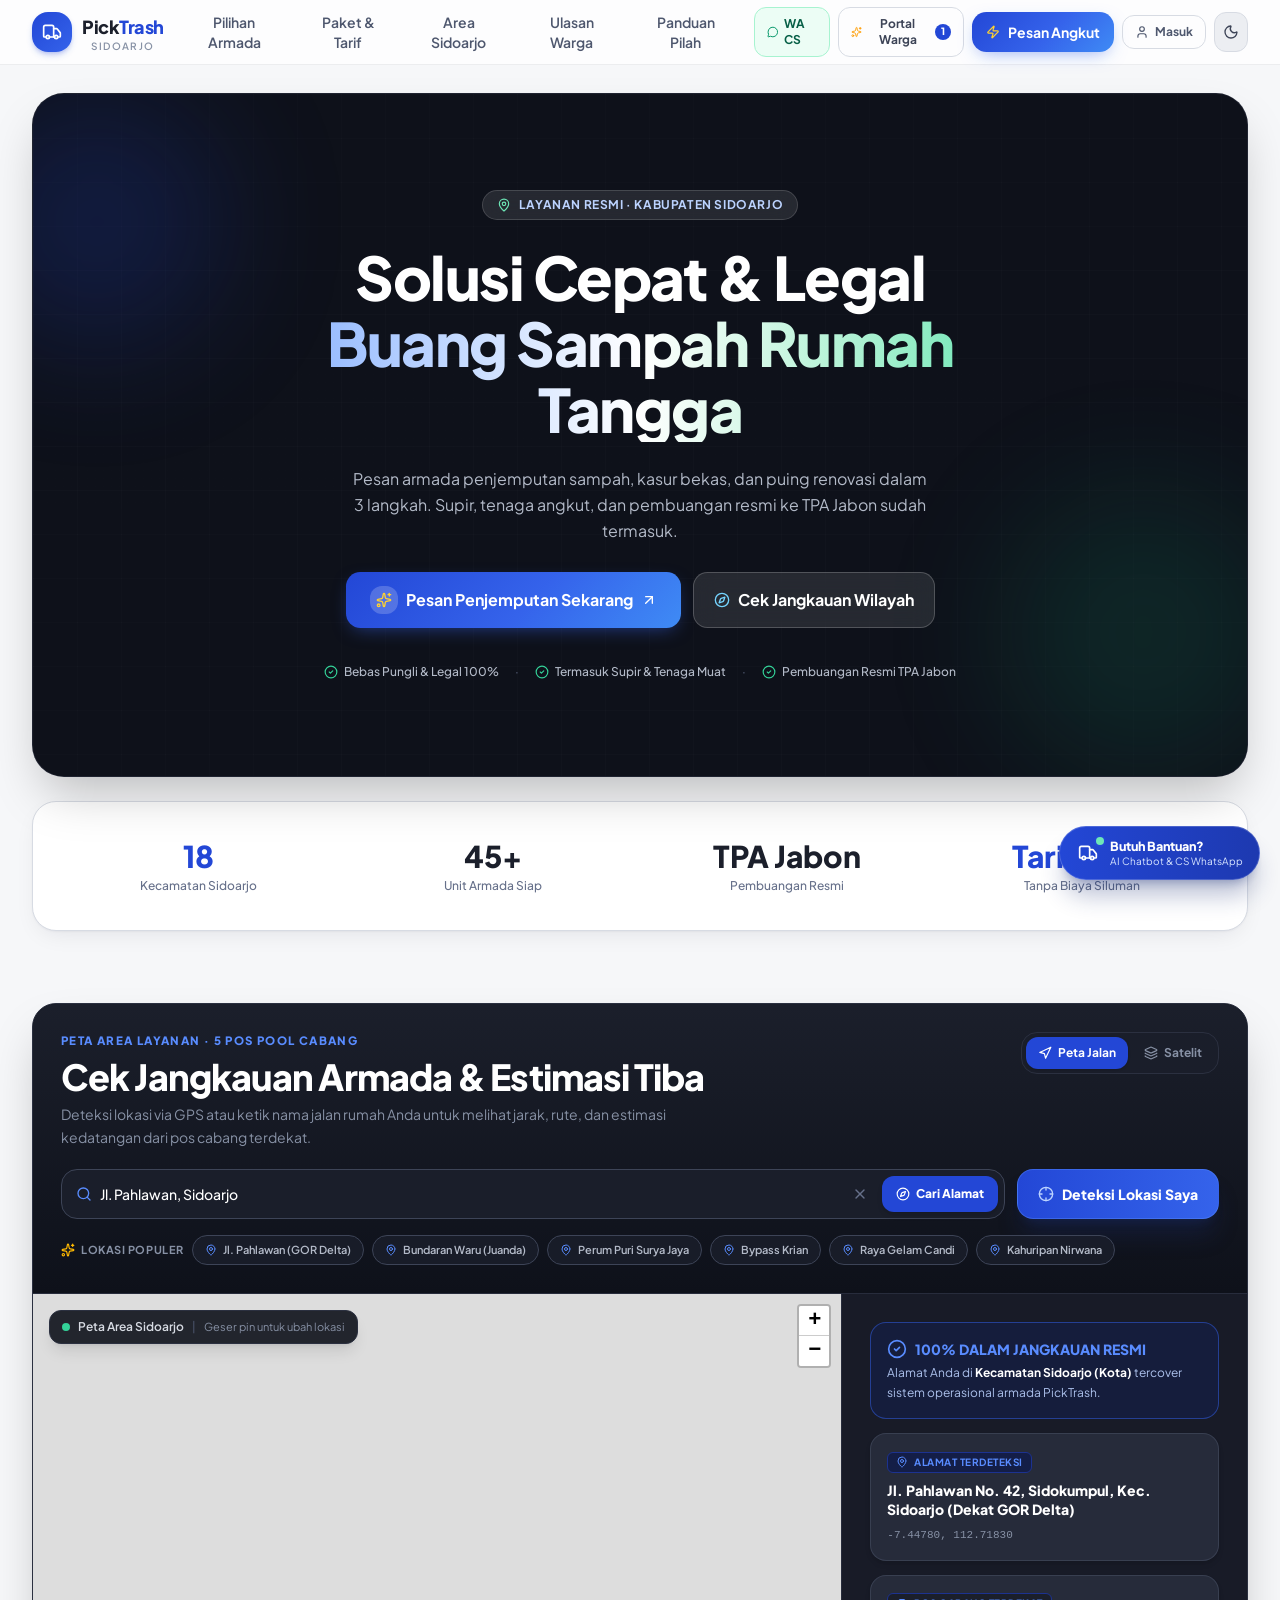
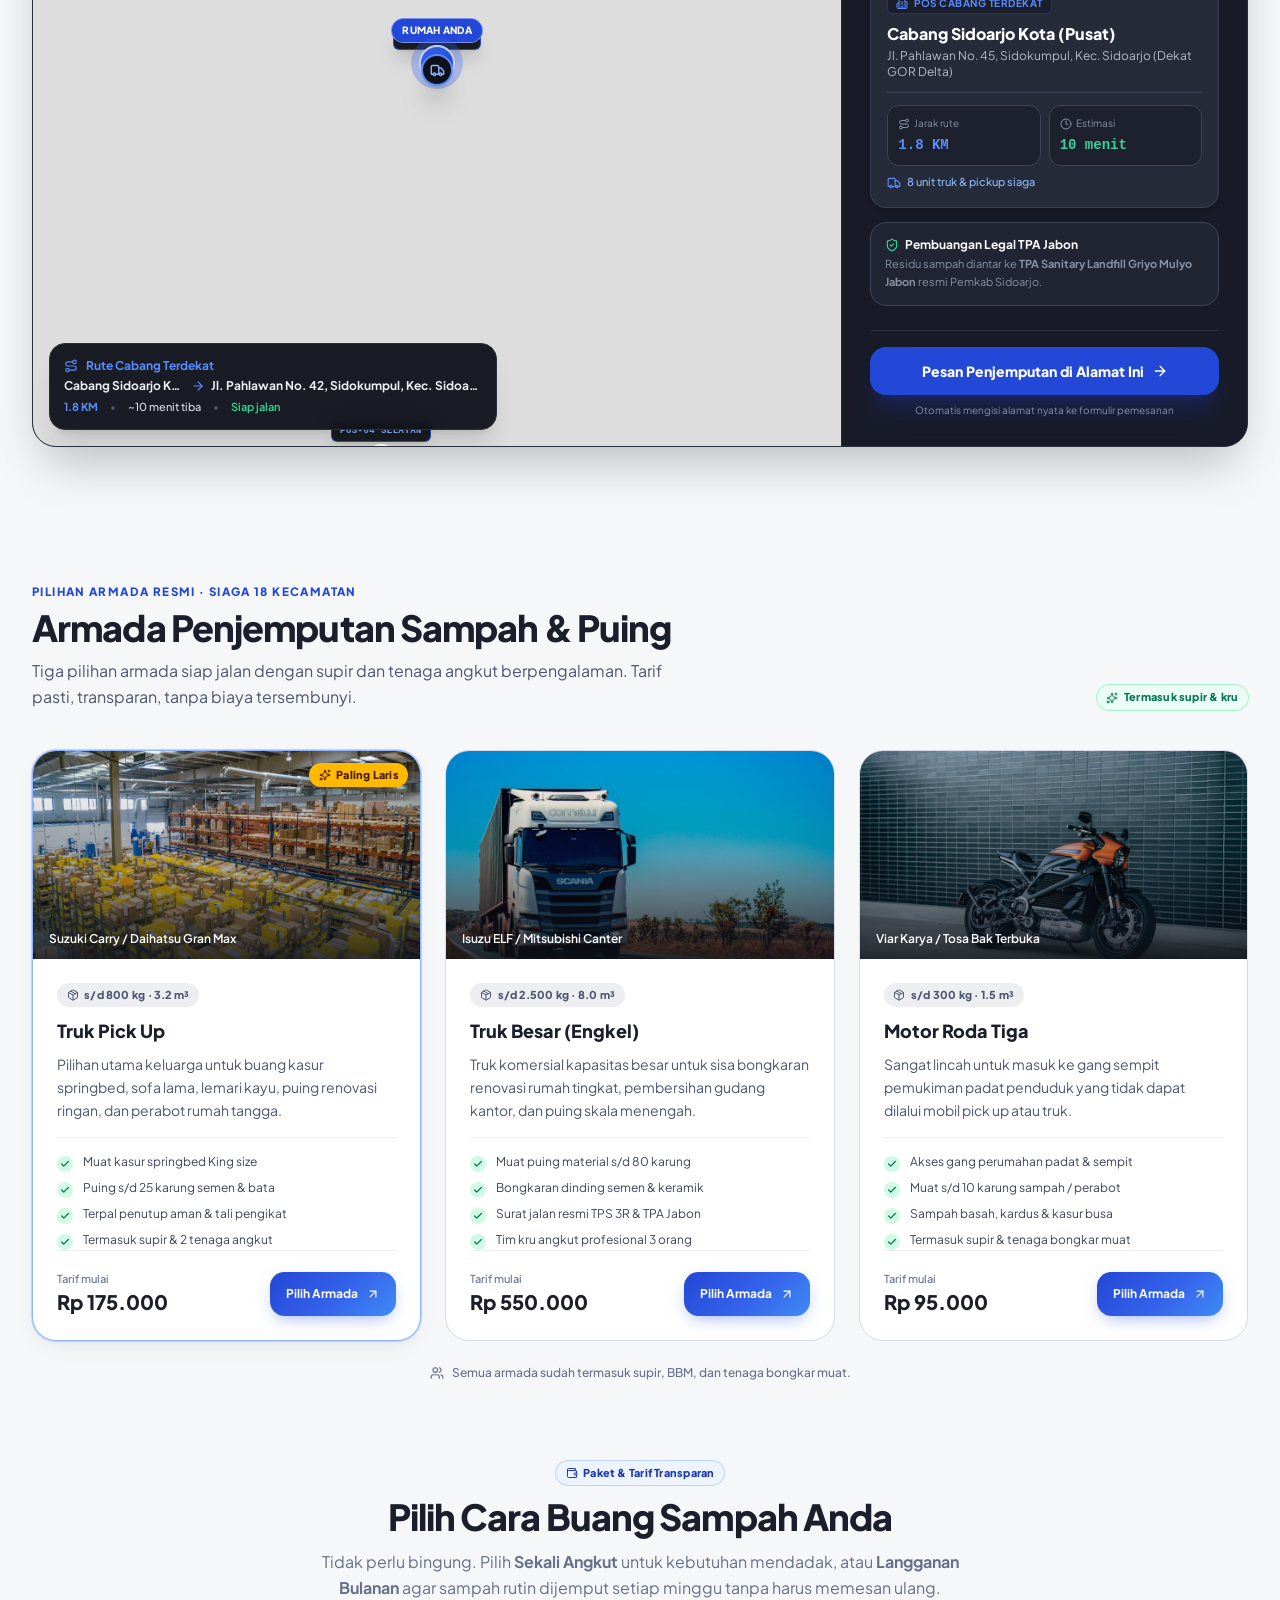
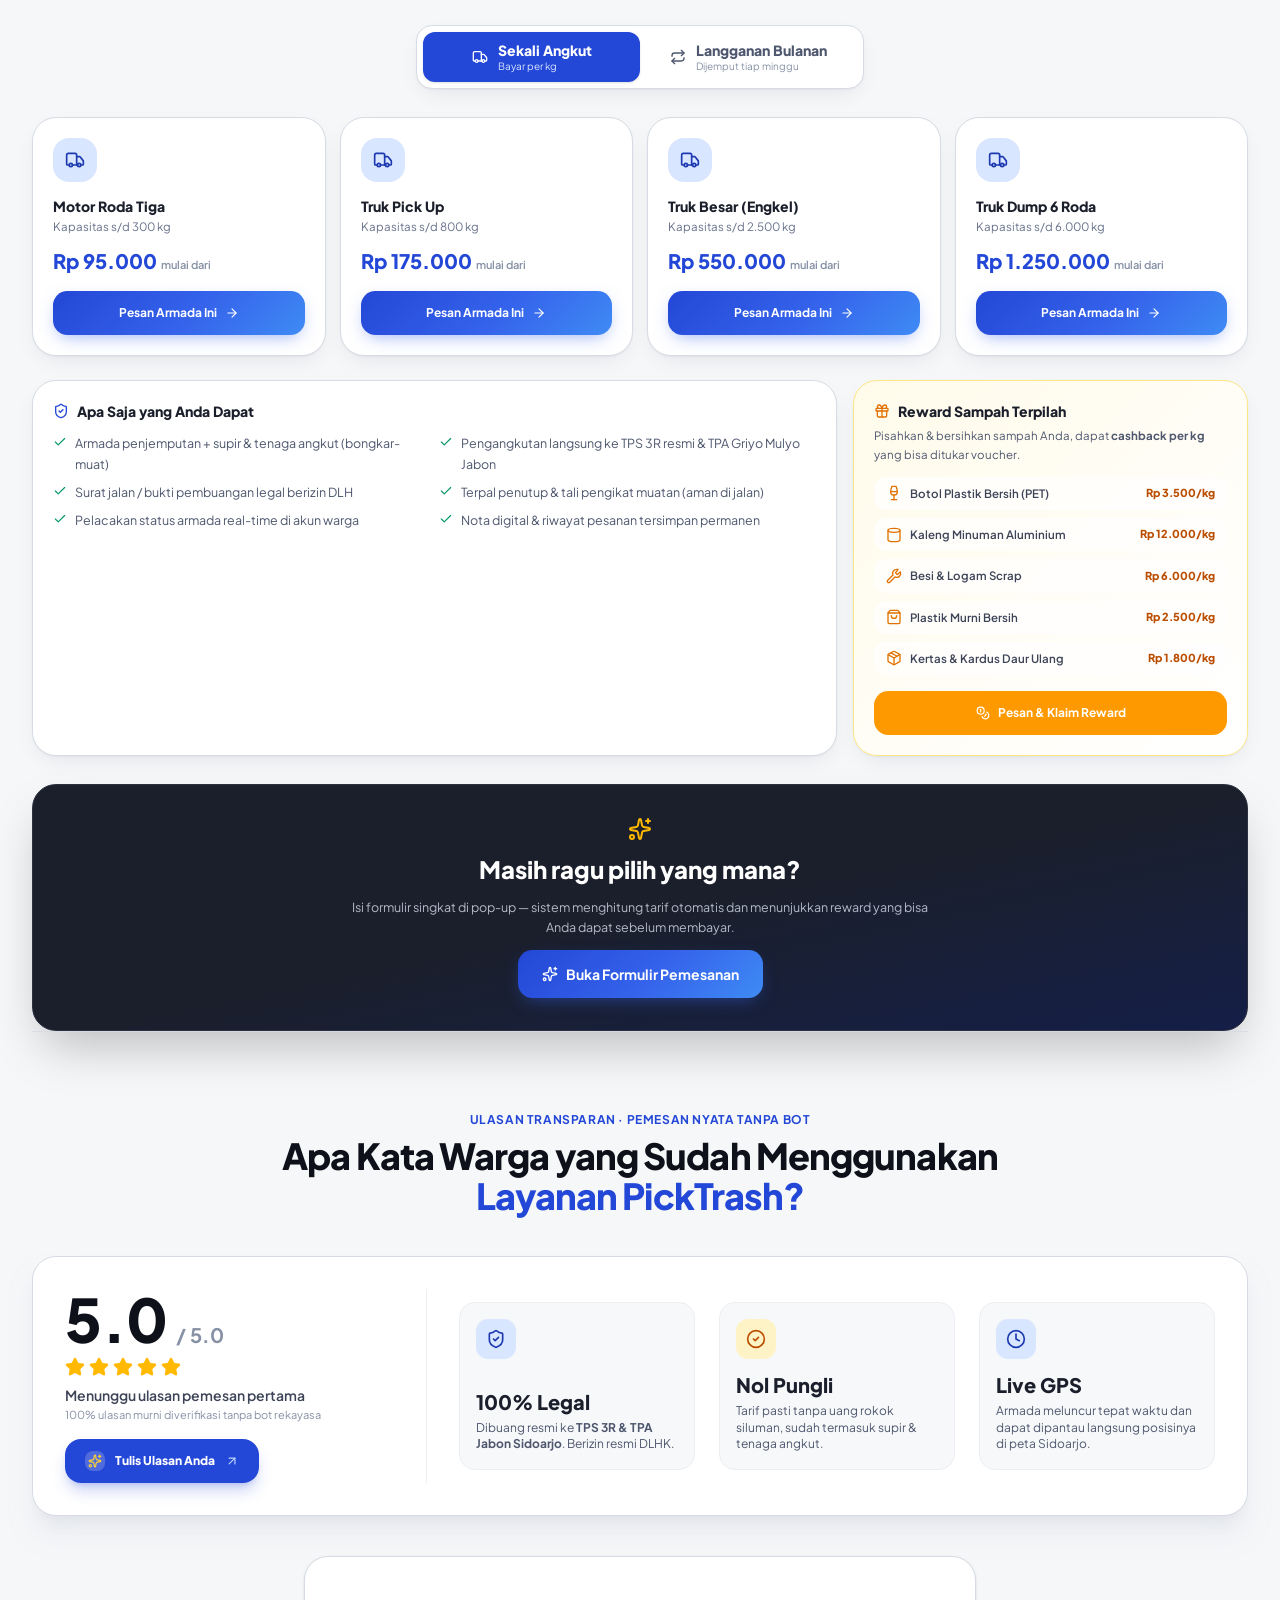
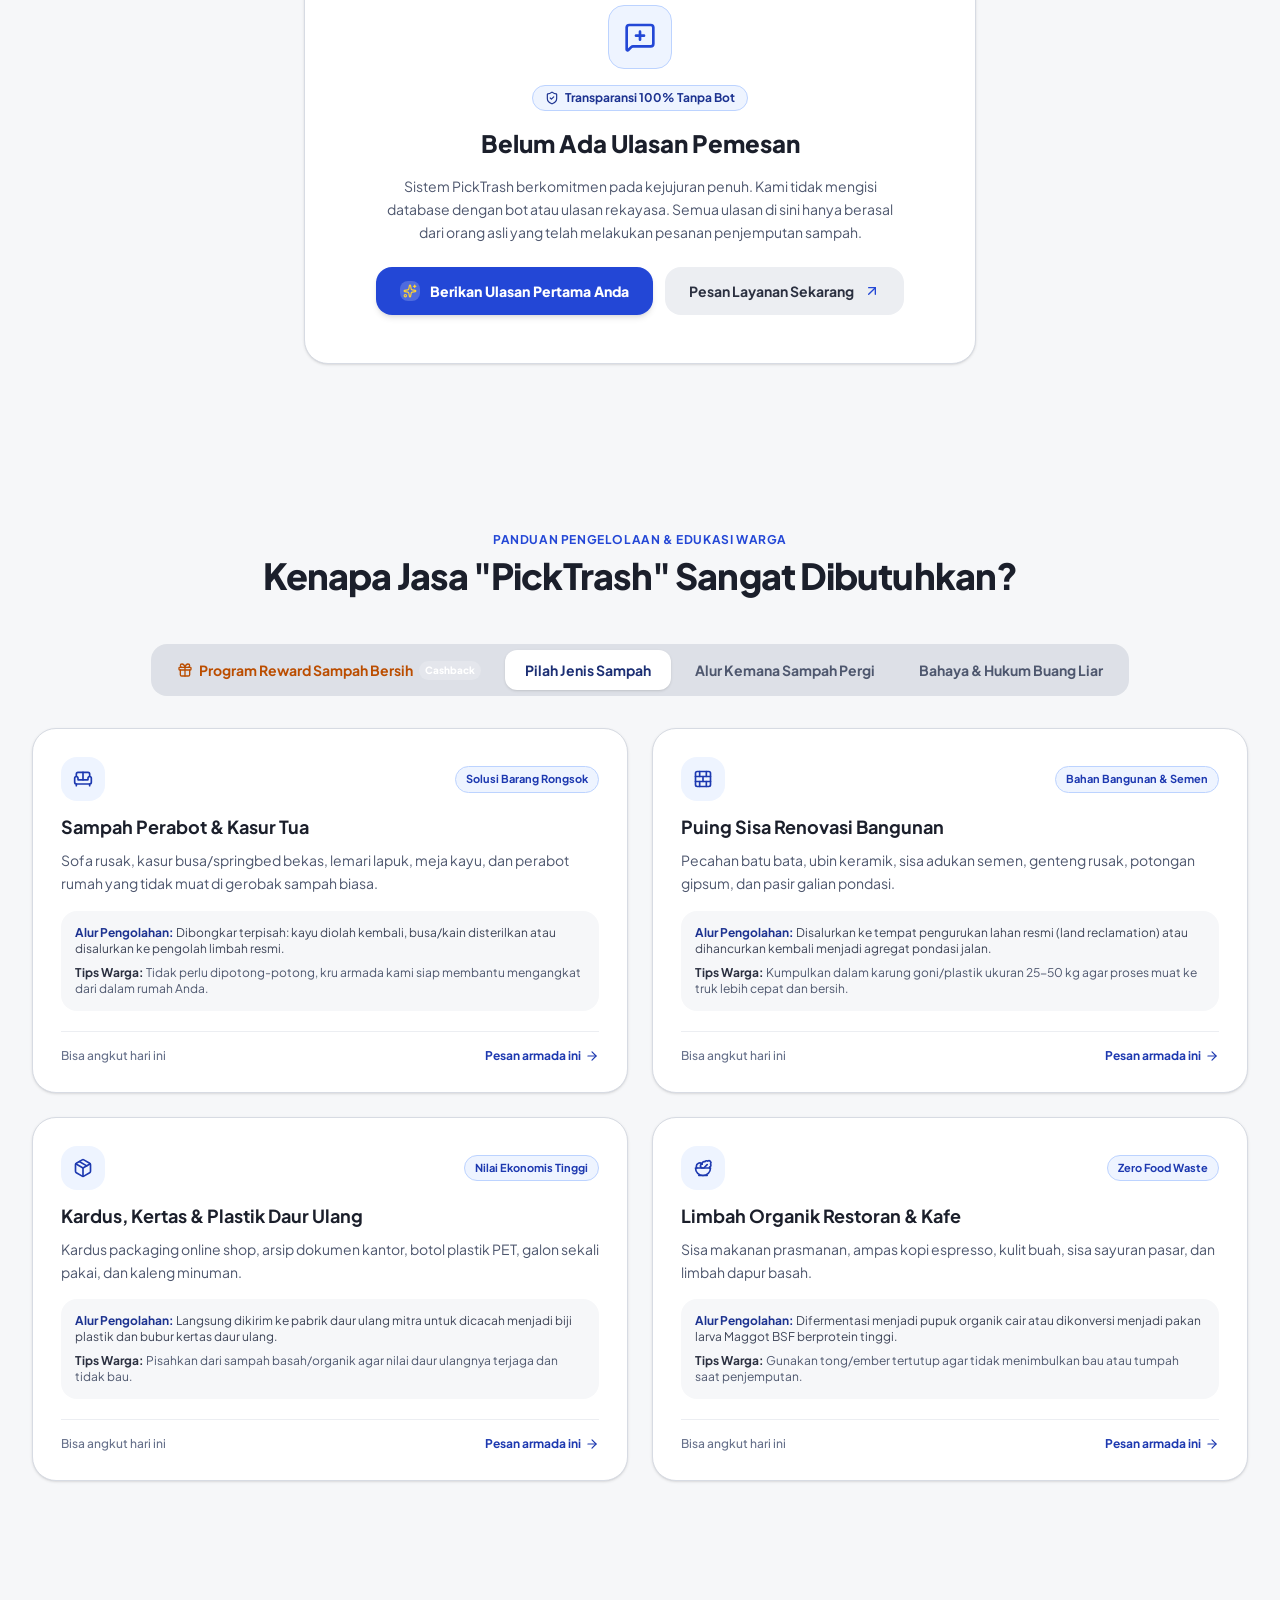
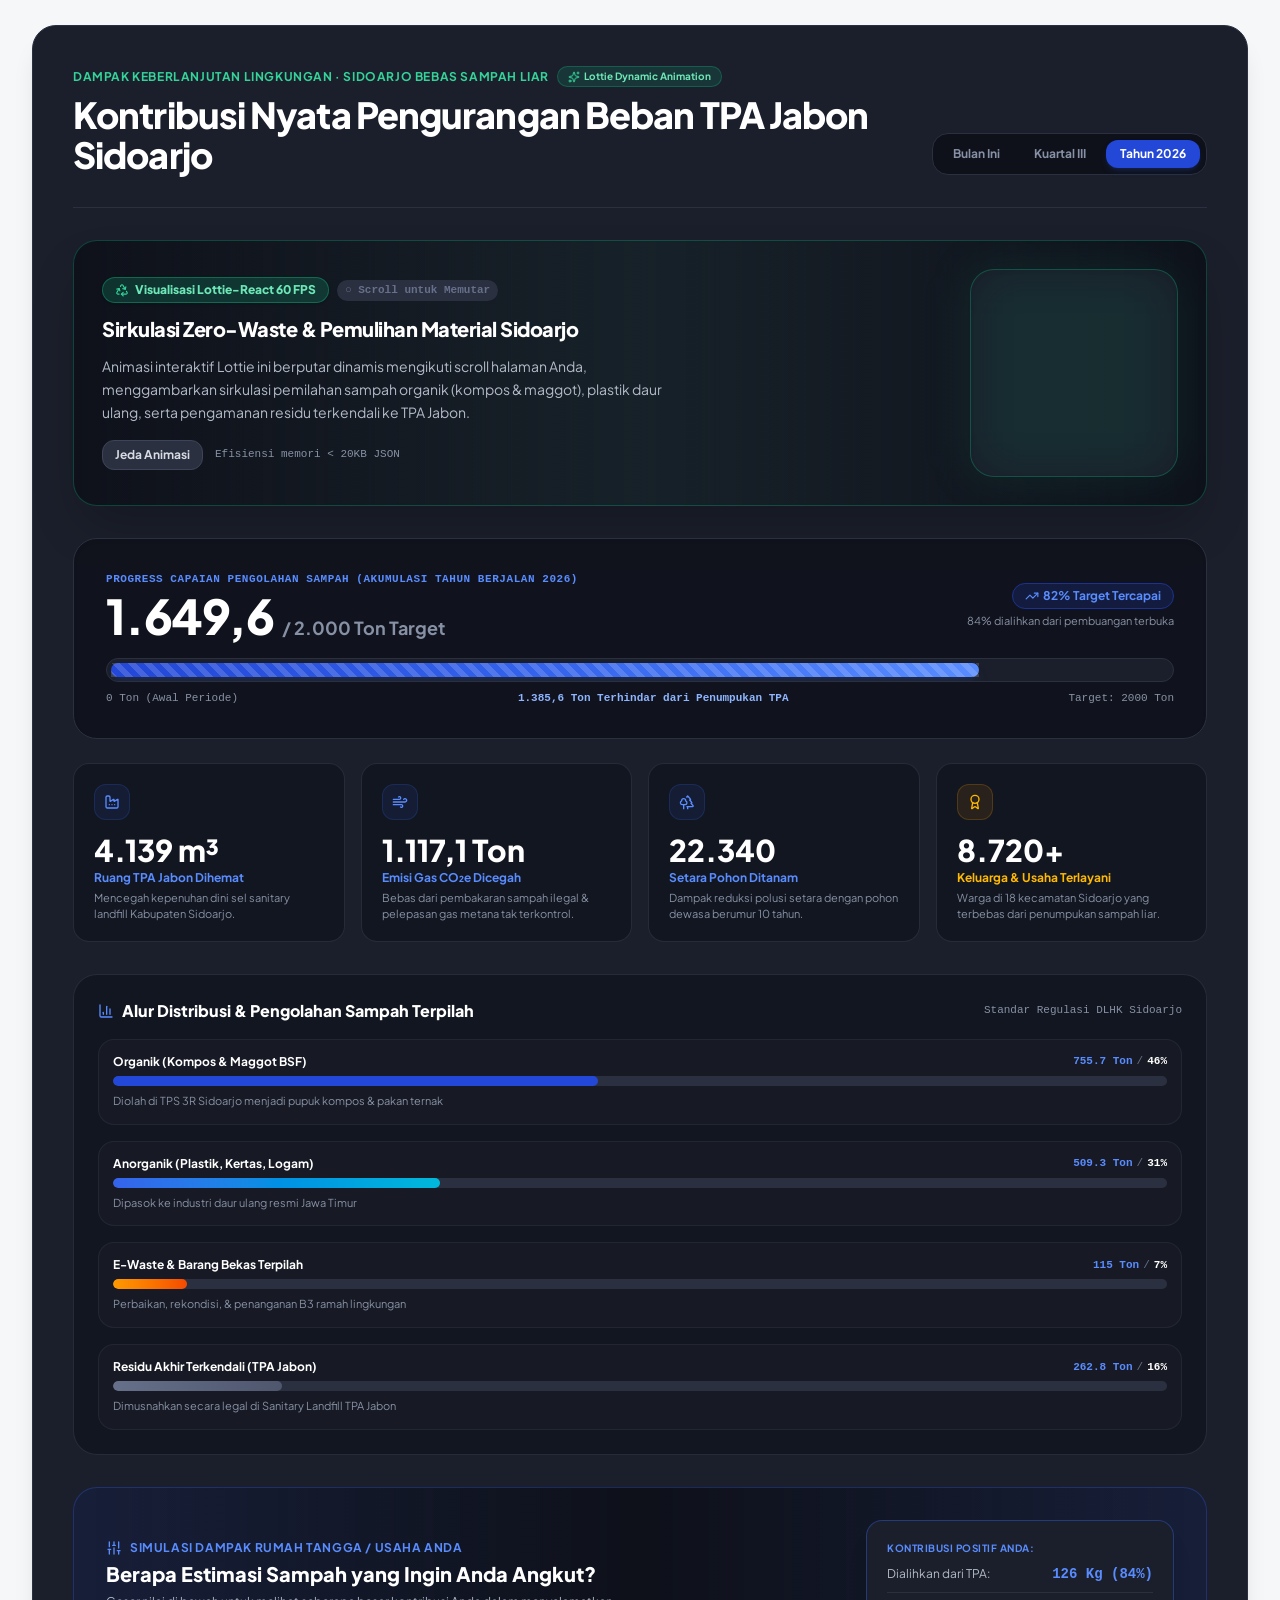
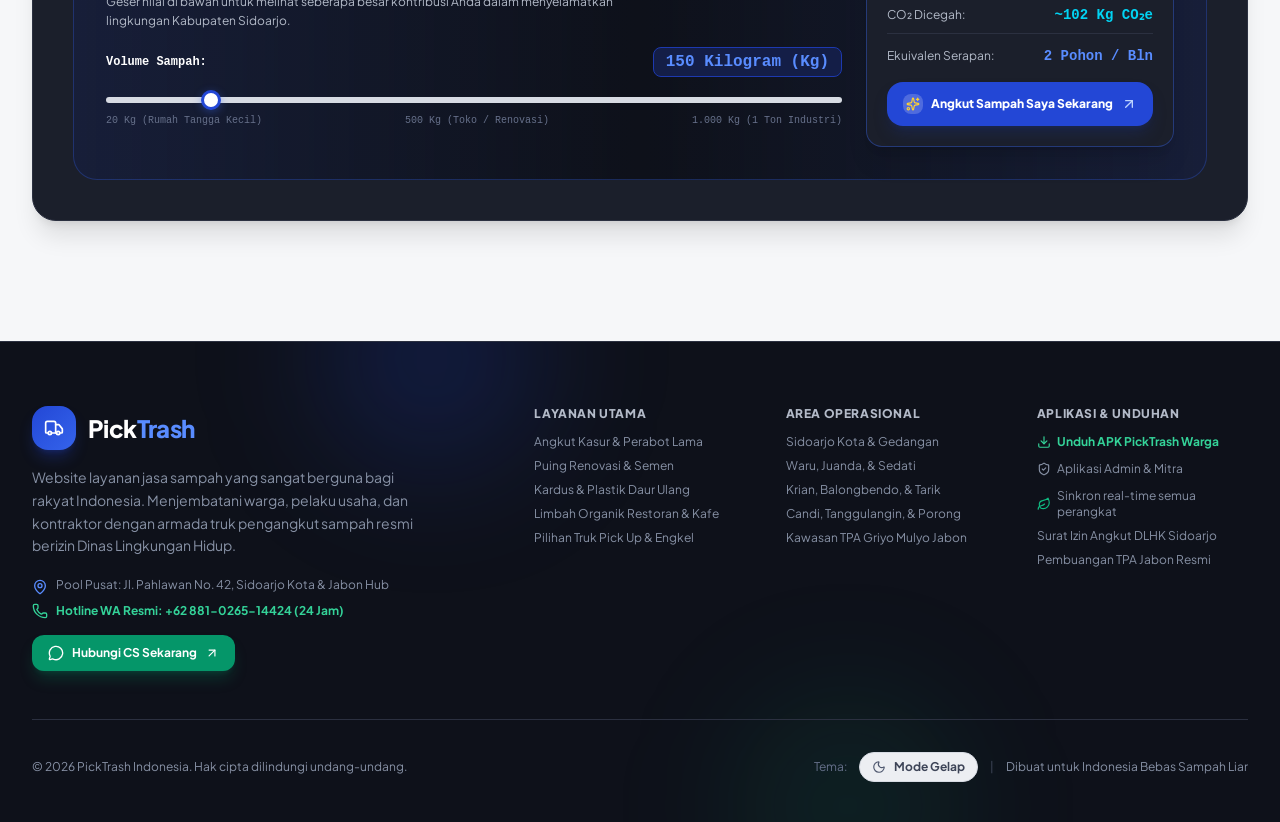
==== index.html @ 6d8822bc "feat(brand): PickTrash rebrand + visible logout + admin login blocked on website" ====
<!doctype html>
<html lang="id">
  <head>
    <meta charset="UTF-8" />
    <meta name="viewport" content="width=device-width, initial-scale=1.0, viewport-fit=cover" />
    <title>PickTrash - Jasa Angkut & Pengolahan Sampah Indonesia</title>
    <meta name="description" content="Website layanan jasa sampah super power full & legal bagi seluruh rakyat Indonesia. Penjemputan sampah rumah tangga, kasur bekas, puing renovasi, dan daur ulang secara profesional." />
    <meta property="og:title" content="PickTrash - Jasa Angkut & Pengolahan Sampah Indonesia" />
    <meta property="og:description" content="Website layanan jasa sampah super power full & legal bagi seluruh rakyat Indonesia. Penjemputan sampah rumah tangga, kasur bekas, puing renovasi, dan daur ulang secara profesional." />
    <meta property="og:type" content="website" />
    <meta name="twitter:card" content="summary_large_image" />

    <!-- ===== PWA ===== -->
    <meta name="theme-color" content="#2347d6" media="(prefers-color-scheme: light)" />
    <meta name="theme-color" content="#0e111a" media="(prefers-color-scheme: dark)" />
    <meta name="application-name" content="PickTrash" />
    <meta name="apple-mobile-web-app-capable" content="yes" />
    <meta name="mobile-web-app-capable" content="yes" />
    <meta name="apple-mobile-web-app-status-bar-style" content="black-translucent" />
    <meta name="apple-mobile-web-app-title" content="PickTrash" />
    <meta name="format-detection" content="telephone=no" />
    <link rel="manifest" href="/manifest.webmanifest" />
    <link rel="icon" type="image/png" sizes="32x32" href="/icons/favicon-32.png" />
    <link rel="icon" type="image/png" sizes="48x48" href="/icons/favicon-48.png" />
    <link rel="icon" href="/icons/favicon.ico" sizes="any" />
    <link rel="apple-touch-icon" href="/icons/apple-touch-icon.png" />

    <!--
      Font dimuat secara ASINKRON (media="print" + onload) supaya tidak
      memblokir render. Penting untuk aplikasi Android offline-first:
      tanpa internet, halaman tetap tampil langsung dengan font sistem.
    -->
    <link rel="preconnect" href="https://fonts.googleapis.com">
    <link rel="preconnect" href="https://fonts.gstatic.com" crossorigin>
    <link
      rel="stylesheet"
      media="print"
      onload="this.media='all'"
      href="https://fonts.googleapis.com/css2?family=Plus+Jakarta+Sans:ital,wght@0,300;0,400;0,500;0,600;0,700;0,800;1,400&display=swap">
    <noscript>
      <link rel="stylesheet" href="https://fonts.googleapis.com/css2?family=Plus+Jakarta+Sans:wght@400;600;700;800&display=swap">
    </noscript>
    <script>
      (function() {
        try {
          var saved = localStorage.getItem('angkut_aja_theme');
          var isDark = saved === 'dark' || (!saved && window.matchMedia && window.matchMedia('(prefers-color-scheme: dark)').matches);
          if (isDark) {
            document.documentElement.classList.add('dark');
            document.documentElement.style.colorScheme = 'dark';
          } else {
            document.documentElement.classList.remove('dark');
            document.documentElement.style.colorScheme = 'light';
          }
        } catch (e) {}
      })();
    </script>
    <script type="module" crossorigin src="/assets/index-DxFdNZ5v.js"></script>
    <link rel="stylesheet" crossorigin href="/assets/index-C4NVi4ND.css">
  </head>
  <body class="bg-ink-50 text-ink-900 dark:bg-ink-950 dark:text-ink-100 antialiased selection:bg-brand-200 selection:text-brand-950 font-sans transition-colors duration-200">
    <div id="root"></div>
  </body>
</html>
---- assets/index-C4NVi4ND.css ----
.leaflet-pane,.leaflet-tile,.leaflet-marker-icon,.leaflet-marker-shadow,.leaflet-tile-container,.leaflet-pane>svg,.leaflet-pane>canvas,.leaflet-zoom-box,.leaflet-image-layer,.leaflet-layer{position:absolute;top:0;left:0}.leaflet-container{overflow:hidden}.leaflet-tile,.leaflet-marker-icon,.leaflet-marker-shadow{-webkit-user-select:none;user-select:none;-webkit-user-drag:none}.leaflet-tile::selection{background:0 0}.leaflet-safari .leaflet-tile{image-rendering:-webkit-optimize-contrast}.leaflet-safari .leaflet-tile-container{-webkit-transform-origin:0 0;width:1600px;height:1600px}.leaflet-marker-icon,.leaflet-marker-shadow{display:block}.leaflet-container .leaflet-overlay-pane svg{max-width:none!important;max-height:none!important}.leaflet-container .leaflet-marker-pane img,.leaflet-container .leaflet-shadow-pane img,.leaflet-container .leaflet-tile-pane img,.leaflet-container img.leaflet-image-layer,.leaflet-container .leaflet-tile{width:auto;padding:0;max-width:none!important;max-height:none!important}.leaflet-container img.leaflet-tile{mix-blend-mode:plus-lighter}.leaflet-container.leaflet-touch-zoom{-ms-touch-action:pan-x pan-y;touch-action:pan-x pan-y}.leaflet-container.leaflet-touch-drag{-ms-touch-action:pinch-zoom;touch-action:none;touch-action:pinch-zoom}.leaflet-container.leaflet-touch-drag.leaflet-touch-zoom{-ms-touch-action:none;touch-action:none}.leaflet-container{-webkit-tap-highlight-color:transparent}.leaflet-container a{-webkit-tap-highlight-color:#33b5e566}.leaflet-tile{filter:inherit;visibility:hidden}.leaflet-tile-loaded{visibility:inherit}.leaflet-zoom-box{box-sizing:border-box;z-index:800;width:0;height:0}.leaflet-overlay-pane svg{-moz-user-select:none}.leaflet-pane{z-index:400}.leaflet-tile-pane{z-index:200}.leaflet-overlay-pane{z-index:400}.leaflet-shadow-pane{z-index:500}.leaflet-marker-pane{z-index:600}.leaflet-tooltip-pane{z-index:650}.leaflet-popup-pane{z-index:700}.leaflet-map-pane canvas{z-index:100}.leaflet-map-pane svg{z-index:200}.leaflet-vml-shape{width:1px;height:1px}.lvml{behavior:url(#default#VML);display:inline-block;position:absolute}.leaflet-control{z-index:800;pointer-events:visiblePainted;pointer-events:auto;position:relative}.leaflet-top,.leaflet-bottom{z-index:1000;pointer-events:none;position:absolute}.leaflet-top{top:0}.leaflet-right{right:0}.leaflet-bottom{bottom:0}.leaflet-left{left:0}.leaflet-control{float:left;clear:both}.leaflet-right .leaflet-control{float:right}.leaflet-top .leaflet-control{margin-top:10px}.leaflet-bottom .leaflet-control{margin-bottom:10px}.leaflet-left .leaflet-control{margin-left:10px}.leaflet-right .leaflet-control{margin-right:10px}.leaflet-fade-anim .leaflet-popup{opacity:0;transition:opacity .2s linear}.leaflet-fade-anim .leaflet-map-pane .leaflet-popup{opacity:1}.leaflet-zoom-animated{transform-origin:0 0}svg.leaflet-zoom-animated{will-change:transform}.leaflet-zoom-anim .leaflet-zoom-animated{-webkit-transition:-webkit-transform .25s cubic-bezier(0,0,.25,1);-moz-transition:-moz-transform .25s cubic-bezier(0,0,.25,1);transition:transform .25s cubic-bezier(0,0,.25,1)}.leaflet-zoom-anim .leaflet-tile,.leaflet-pan-anim .leaflet-tile{transition:none}.leaflet-zoom-anim .leaflet-zoom-hide{visibility:hidden}.leaflet-interactive{cursor:pointer}.leaflet-grab{cursor:-webkit-grab;cursor:-moz-grab;cursor:grab}.leaflet-crosshair,.leaflet-crosshair .leaflet-interactive{cursor:crosshair}.leaflet-popup-pane,.leaflet-control{cursor:auto}.leaflet-dragging .leaflet-grab,.leaflet-dragging .leaflet-grab .leaflet-interactive,.leaflet-dragging .leaflet-marker-draggable{cursor:move;cursor:-webkit-grabbing;cursor:-moz-grabbing;cursor:grabbing}.leaflet-marker-icon,.leaflet-marker-shadow,.leaflet-image-layer,.leaflet-pane>svg path,.leaflet-tile-container{pointer-events:none}.leaflet-marker-icon.leaflet-interactive,.leaflet-image-layer.leaflet-interactive,.leaflet-pane>svg path.leaflet-interactive,svg.leaflet-image-layer.leaflet-interactive path{pointer-events:visiblePainted;pointer-events:auto}.leaflet-container{outline-offset:1px;background:#ddd}.leaflet-container a{color:#0078a8}.leaflet-zoom-box{background:#ffffff80;border:2px dotted #38f}.leaflet-container{font-family:Helvetica Neue,Arial,Helvetica,sans-serif;font-size:.75rem;line-height:1.5}.leaflet-bar{border-radius:4px;box-shadow:0 1px 5px #000000a6}.leaflet-bar a{text-align:center;color:#000;background-color:#fff;border-bottom:1px solid #ccc;width:26px;height:26px;line-height:26px;text-decoration:none;display:block}.leaflet-bar a,.leaflet-control-layers-toggle{background-position:50%;background-repeat:no-repeat;display:block}.leaflet-bar a:hover,.leaflet-bar a:focus{background-color:#f4f4f4}.leaflet-bar a:first-child{border-top-left-radius:4px;border-top-right-radius:4px}.leaflet-bar a:last-child{border-bottom:none;border-bottom-right-radius:4px;border-bottom-left-radius:4px}.leaflet-bar a.leaflet-disabled{cursor:default;color:#bbb;background-color:#f4f4f4}.leaflet-touch .leaflet-bar a{width:30px;height:30px;line-height:30px}.leaflet-touch .leaflet-bar a:first-child{border-top-left-radius:2px;border-top-right-radius:2px}.leaflet-touch .leaflet-bar a:last-child{border-bottom-right-radius:2px;border-bottom-left-radius:2px}.leaflet-control-zoom-in,.leaflet-control-zoom-out{text-indent:1px;font:700 18px Lucida Console,Monaco,monospace}.leaflet-touch .leaflet-control-zoom-in,.leaflet-touch .leaflet-control-zoom-out{font-size:22px}.leaflet-control-layers{background:#fff;border-radius:5px;box-shadow:0 1px 5px #0006}.leaflet-control-layers-toggle{background-image:url([data-uri]);width:36px;height:36px}.leaflet-retina .leaflet-control-layers-toggle{background-image:url([data-uri]);background-size:26px 26px}.leaflet-touch .leaflet-control-layers-toggle{width:44px;height:44px}.leaflet-control-layers .leaflet-control-layers-list,.leaflet-control-layers-expanded .leaflet-control-layers-toggle{display:none}.leaflet-control-layers-expanded .leaflet-control-layers-list{display:block;position:relative}.leaflet-control-layers-expanded{color:#333;background:#fff;padding:6px 10px 6px 6px}.leaflet-control-layers-scrollbar{padding-right:5px;overflow:hidden scroll}.leaflet-control-layers-selector{margin-top:2px;position:relative;top:1px}.leaflet-control-layers label{font-size:1.08333em;display:block}.leaflet-control-layers-separator{border-top:1px solid #ddd;height:0;margin:5px -10px 5px -6px}.leaflet-default-icon-path{background-image:url([data-uri])}.leaflet-container .leaflet-control-attribution{background:#fffc;margin:0}.leaflet-control-attribution,.leaflet-control-scale-line{color:#333;padding:0 5px;line-height:1.4}.leaflet-control-attribution a{text-decoration:none}.leaflet-control-attribution a:hover,.leaflet-control-attribution a:focus{text-decoration:underline}.leaflet-attribution-flag{width:1em;height:.6669em;vertical-align:baseline!important;display:inline!important}.leaflet-left .leaflet-control-scale{margin-left:5px}.leaflet-bottom .leaflet-control-scale{margin-bottom:5px}.leaflet-control-scale-line{white-space:nowrap;box-sizing:border-box;text-shadow:1px 1px #fff;background:#fffc;border:2px solid #777;border-top:none;padding:2px 5px 1px;line-height:1.1}.leaflet-control-scale-line:not(:first-child){border-top:2px solid #777;border-bottom:none;margin-top:-2px}.leaflet-control-scale-line:not(:first-child):not(:last-child){border-bottom:2px solid #777}.leaflet-touch .leaflet-control-attribution,.leaflet-touch .leaflet-control-layers,.leaflet-touch .leaflet-bar{box-shadow:none}.leaflet-touch .leaflet-control-layers,.leaflet-touch .leaflet-bar{background-clip:padding-box;border:2px solid #0003}.leaflet-popup{text-align:center;margin-bottom:20px;position:absolute}.leaflet-popup-content-wrapper{text-align:left;border-radius:12px;padding:1px}.leaflet-popup-content{min-height:1px;margin:13px 24px 13px 20px;font-size:1.08333em;line-height:1.3}.leaflet-popup-content p{margin:1.3em 0}.leaflet-popup-tip-container{pointer-events:none;width:40px;height:20px;margin-top:-1px;margin-left:-20px;position:absolute;left:50%;overflow:hidden}.leaflet-popup-tip{pointer-events:auto;width:17px;height:17px;margin:-10px auto 0;padding:1px;transform:rotate(45deg)}.leaflet-popup-content-wrapper,.leaflet-popup-tip{color:#333;background:#fff;box-shadow:0 3px 14px #0006}.leaflet-container a.leaflet-popup-close-button{text-align:center;color:#757575;background:0 0;border:none;width:24px;height:24px;font:16px/24px Tahoma,Verdana,sans-serif;text-decoration:none;position:absolute;top:0;right:0}.leaflet-container a.leaflet-popup-close-button:hover,.leaflet-container a.leaflet-popup-close-button:focus{color:#585858}.leaflet-popup-scrolled{overflow:auto}.leaflet-oldie .leaflet-popup-content-wrapper{-ms-zoom:1}.leaflet-oldie .leaflet-popup-tip{-ms-filter:"progid:DXImageTransform.Microsoft.Matrix(M11=0.70710678, M12=0.70710678, M21=-0.70710678, M22=0.70710678)";width:24px;filter:progid:DXImageTransform.Microsoft.Matrix(M11=.707107, M12=.707107, M21=-.707107, M22=.707107);margin:0 auto}.leaflet-oldie .leaflet-control-zoom,.leaflet-oldie .leaflet-control-layers,.leaflet-oldie .leaflet-popup-content-wrapper,.leaflet-oldie .leaflet-popup-tip{border:1px solid #999}.leaflet-div-icon{background:#fff;border:1px solid #666}.leaflet-tooltip{color:#222;white-space:nowrap;-webkit-user-select:none;user-select:none;pointer-events:none;background-color:#fff;border:1px solid #fff;border-radius:3px;padding:6px;position:absolute;box-shadow:0 1px 3px #0006}.leaflet-tooltip.leaflet-interactive{cursor:pointer;pointer-events:auto}.leaflet-tooltip-top:before,.leaflet-tooltip-bottom:before,.leaflet-tooltip-left:before,.leaflet-tooltip-right:before{pointer-events:none;content:"";background:0 0;border:6px solid #0000;position:absolute}.leaflet-tooltip-bottom{margin-top:6px}.leaflet-tooltip-top{margin-top:-6px}.leaflet-tooltip-bottom:before,.leaflet-tooltip-top:before{margin-left:-6px;left:50%}.leaflet-tooltip-top:before{border-top-color:#fff;margin-bottom:-12px;bottom:0}.leaflet-tooltip-bottom:before{border-bottom-color:#fff;margin-top:-12px;margin-left:-6px;top:0}.leaflet-tooltip-left{margin-left:-6px}.leaflet-tooltip-right{margin-left:6px}.leaflet-tooltip-left:before,.leaflet-tooltip-right:before{margin-top:-6px;top:50%}.leaflet-tooltip-left:before{border-left-color:#fff;margin-right:-12px;right:0}.leaflet-tooltip-right:before{border-right-color:#fff;margin-left:-12px;left:0}@media print{.leaflet-control{-webkit-print-color-adjust:exact;print-color-adjust:exact}}@layer properties{@supports (((-webkit-hyphens:none)) and (not (margin-trim:inline))) or ((-moz-orient:inline) and (not (color:rgb(from red r g b)))){*,:before,:after,::backdrop{--tw-translate-x:0;--tw-translate-y:0;--tw-translate-z:0;--tw-scale-x:1;--tw-scale-y:1;--tw-scale-z:1;--tw-rotate-x:initial;--tw-rotate-y:initial;--tw-rotate-z:initial;--tw-skew-x:initial;--tw-skew-y:initial;--tw-space-y-reverse:0;--tw-divide-y-reverse:0;--tw-border-style:solid;--tw-gradient-position:initial;--tw-gradient-from:#0000;--tw-gradient-via:#0000;--tw-gradient-to:#0000;--tw-gradient-stops:initial;--tw-gradient-via-stops:initial;--tw-gradient-from-position:0%;--tw-gradient-via-position:50%;--tw-gradient-to-position:100%;--tw-leading:initial;--tw-font-weight:initial;--tw-tracking:initial;--tw-shadow:0 0 #0000;--tw-shadow-color:initial;--tw-shadow-alpha:100%;--tw-inset-shadow:0 0 #0000;--tw-inset-shadow-color:initial;--tw-inset-shadow-alpha:100%;--tw-ring-color:initial;--tw-ring-shadow:0 0 #0000;--tw-inset-ring-color:initial;--tw-inset-ring-shadow:0 0 #0000;--tw-ring-inset:initial;--tw-ring-offset-width:0px;--tw-ring-offset-color:#fff;--tw-ring-offset-shadow:0 0 #0000;--tw-blur:initial;--tw-brightness:initial;--tw-contrast:initial;--tw-grayscale:initial;--tw-hue-rotate:initial;--tw-invert:initial;--tw-opacity:initial;--tw-saturate:initial;--tw-sepia:initial;--tw-drop-shadow:initial;--tw-drop-shadow-color:initial;--tw-drop-shadow-alpha:100%;--tw-drop-shadow-size:initial;--tw-backdrop-blur:initial;--tw-backdrop-brightness:initial;--tw-backdrop-contrast:initial;--tw-backdrop-grayscale:initial;--tw-backdrop-hue-rotate:initial;--tw-backdrop-invert:initial;--tw-backdrop-opacity:initial;--tw-backdrop-saturate:initial;--tw-backdrop-sepia:initial;--tw-duration:initial;--tw-ease:initial}}}@layer theme{:root,:host{--font-sans:"Plus Jakarta Sans", system-ui, -apple-system, BlinkMacSystemFont, "Segoe UI", Roboto, Oxygen, Ubuntu, Cantarell, sans-serif;--font-mono:ui-monospace, SFMono-Regular, Menlo, Monaco, Consolas, "Liberation Mono", "Courier New", monospace;--color-orange-50:oklch(98% .016 73.684);--color-orange-500:oklch(70.5% .213 47.604);--color-orange-600:oklch(64.6% .222 41.116);--color-amber-50:oklch(98.7% .022 95.277);--color-amber-100:oklch(96.2% .059 95.617);--color-amber-200:oklch(92.4% .12 95.746);--color-amber-300:oklch(87.9% .169 91.605);--color-amber-400:oklch(82.8% .189 84.429);--color-amber-500:oklch(76.9% .188 70.08);--color-amber-600:oklch(66.6% .179 58.318);--color-amber-700:oklch(55.5% .163 48.998);--color-amber-800:oklch(47.3% .137 46.201);--color-amber-900:oklch(41.4% .112 45.904);--color-amber-950:oklch(27.9% .077 45.635);--color-teal-50:oklch(98.4% .014 180.72);--color-teal-500:oklch(70.4% .14 182.503);--color-teal-600:oklch(60% .118 184.704);--color-cyan-400:oklch(78.9% .154 211.53);--color-cyan-500:oklch(71.5% .143 215.221);--color-cyan-600:oklch(60.9% .126 221.723);--color-sky-100:oklch(95.1% .026 236.824);--color-sky-200:oklch(90.1% .058 230.902);--color-sky-300:oklch(82.8% .111 230.318);--color-sky-700:oklch(50% .134 242.749);--color-sky-800:oklch(44.3% .11 240.79);--color-sky-950:oklch(29.3% .066 243.157);--color-indigo-100:oklch(93% .034 272.788);--color-indigo-300:oklch(78.5% .115 274.713);--color-indigo-600:oklch(51.1% .262 276.966);--color-indigo-700:oklch(45.7% .24 277.023);--color-indigo-950:oklch(25.7% .09 281.288);--color-purple-400:oklch(71.4% .203 305.504);--color-purple-500:oklch(62.7% .265 303.9);--color-rose-50:oklch(96.9% .015 12.422);--color-rose-100:oklch(94.1% .03 12.58);--color-rose-200:oklch(89.2% .058 10.001);--color-rose-300:oklch(81% .117 11.638);--color-rose-400:oklch(71.2% .194 13.428);--color-rose-500:oklch(64.5% .246 16.439);--color-rose-600:oklch(58.6% .253 17.585);--color-rose-700:oklch(51.4% .222 16.935);--color-rose-800:oklch(45.5% .188 13.697);--color-rose-900:oklch(41% .159 10.272);--color-rose-950:oklch(27.1% .105 12.094);--color-black:#000;--color-white:#fff;--spacing:.25rem;--container-sm:24rem;--container-md:28rem;--container-lg:32rem;--container-xl:36rem;--container-2xl:42rem;--container-3xl:48rem;--container-7xl:80rem;--text-xs:.75rem;--text-xs--line-height:calc(1 / .75);--text-sm:.875rem;--text-sm--line-height:calc(1.25 / .875);--text-base:1rem;--text-base--line-height:calc(1.5 / 1);--text-lg:1.125rem;--text-lg--line-height:calc(1.75 / 1.125);--text-xl:1.25rem;--text-xl--line-height:calc(1.75 / 1.25);--text-2xl:1.5rem;--text-2xl--line-height:calc(2 / 1.5);--text-3xl:1.875rem;--text-3xl--line-height:calc(2.25 / 1.875);--text-4xl:2.25rem;--text-4xl--line-height:calc(2.5 / 2.25);--text-5xl:3rem;--text-5xl--line-height:1;--text-6xl:3.75rem;--text-6xl--line-height:1;--font-weight-normal:400;--font-weight-medium:500;--font-weight-semibold:600;--font-weight-bold:700;--font-weight-extrabold:800;--font-weight-black:900;--tracking-tight:-.025em;--tracking-wide:.025em;--tracking-wider:.05em;--leading-tight:1.25;--leading-snug:1.375;--leading-relaxed:1.625;--radius-md:.375rem;--radius-lg:.5rem;--radius-xl:.75rem;--radius-2xl:1rem;--radius-3xl:1.5rem;--ease-out:cubic-bezier(0, 0, .2, 1);--animate-spin:spin 1s linear infinite;--animate-ping:ping 1s cubic-bezier(0, 0, .2, 1) infinite;--animate-pulse:pulse 2s cubic-bezier(.4, 0, .6, 1) infinite;--animate-bounce:bounce 1s infinite;--blur-sm:8px;--blur-md:12px;--blur-xl:24px;--blur-2xl:40px;--blur-3xl:64px;--default-transition-duration:.15s;--default-transition-timing-function:cubic-bezier(.4, 0, .2, 1);--default-font-family:var(--font-sans);--default-mono-font-family:var(--font-mono);--color-brand-50:#eef4ff;--color-brand-100:#d9e6ff;--color-brand-200:#bcd3ff;--color-brand-300:#8eb5ff;--color-brand-400:#598cff;--color-brand-500:#3563eb;--color-brand-600:#2347d6;--color-brand-700:#1d39b0;--color-brand-800:#1c3290;--color-brand-900:#1c2f74;--color-brand-950:#141e47;--color-eco-50:#ecfdf5;--color-eco-100:#d1fae5;--color-eco-200:#a7f3d0;--color-eco-300:#6ee7b7;--color-eco-400:#34d399;--color-eco-500:#10b981;--color-eco-600:#059669;--color-eco-700:#047857;--color-eco-800:#065f46;--color-eco-900:#064e3b;--color-eco-950:#032b21;--color-ink-50:#f6f7f9;--color-ink-100:#eceef2;--color-ink-200:#d7dbe3;--color-ink-300:#b3bac8;--color-ink-400:#8791a5;--color-ink-500:#66708a;--color-ink-600:#4e576e;--color-ink-700:#3d4457;--color-ink-800:#2b3040;--color-ink-900:#1b1f2b;--color-ink-950:#0e111a;--shadow-soft:0 1px 2px #1018280a, 0 8px 24px -8px #1018281a}}@layer base{*,:after,:before,::backdrop{box-sizing:border-box;border:0 solid;margin:0;padding:0}::file-selector-button{box-sizing:border-box;border:0 solid;margin:0;padding:0}html,:host{-webkit-text-size-adjust:100%;tab-size:4;line-height:1.5;font-family:var(--default-font-family,-apple-system, BlinkMacSystemFont, "Segoe UI", Roboto, "Helvetica Neue", "Noto Sans", Arial, sans-serif, "Apple Color Emoji", "Segoe UI Emoji", "Segoe UI Symbol", "Noto Color Emoji");font-feature-settings:var(--default-font-feature-settings,normal);font-variation-settings:var(--default-font-variation-settings,normal);-webkit-tap-highlight-color:transparent}hr{height:0;color:inherit;border-top-width:1px}abbr:where([title]){-webkit-text-decoration:underline dotted;text-decoration:underline dotted}h1,h2,h3,h4,h5,h6{font-size:inherit;font-weight:inherit}a{color:inherit;-webkit-text-decoration:inherit;-webkit-text-decoration:inherit;-webkit-text-decoration:inherit;-webkit-text-decoration:inherit;text-decoration:inherit}b,strong{font-weight:bolder}code,kbd,samp,pre{font-family:var(--default-mono-font-family,ui-monospace, SFMono-Regular, Menlo, Monaco, Consolas, "Liberation Mono", "Courier New", monospace);font-feature-settings:var(--default-mono-font-feature-settings,normal);font-variation-settings:var(--default-mono-font-variation-settings,normal);font-size:1em}small{font-size:80%}sub,sup{vertical-align:baseline;font-size:75%;line-height:0;position:relative}sub{bottom:-.25em}sup{top:-.5em}table{text-indent:0;border-color:inherit;border-collapse:collapse}:-moz-focusring:where(:not(iframe)){outline:auto}progress{vertical-align:baseline}summary{display:list-item}ol,ul,menu{list-style:none}img,svg,video,canvas,audio,iframe,embed,object{vertical-align:middle;display:block}img,video{max-width:100%;height:auto}button,input,select,optgroup,textarea{font:inherit;font-feature-settings:inherit;font-variation-settings:inherit;letter-spacing:inherit;color:inherit;opacity:1;background-color:#0000;border-radius:0}::file-selector-button{font:inherit;font-feature-settings:inherit;font-variation-settings:inherit;letter-spacing:inherit;color:inherit;opacity:1;background-color:#0000;border-radius:0}:where(select:is([multiple],[size])) optgroup{font-weight:bolder}:where(select:is([multiple],[size])) optgroup option{padding-inline-start:20px}::file-selector-button{margin-inline-end:4px}::placeholder{opacity:1}@supports (not ((-webkit-appearance:-apple-pay-button))) or (contain-intrinsic-size:1px){::placeholder{color:currentColor}@supports (color:color-mix(in lab, red, red)){::placeholder{color:color-mix(in oklab, currentcolor 50%, transparent)}}}textarea{resize:vertical}::-webkit-search-decoration{-webkit-appearance:none}::-webkit-date-and-time-value{min-height:1lh;text-align:inherit}::-webkit-datetime-edit{display:inline-flex}::-webkit-datetime-edit-fields-wrapper{padding:0}::-webkit-datetime-edit{padding-block:0}::-webkit-datetime-edit-year-field{padding-block:0}::-webkit-datetime-edit-month-field{padding-block:0}::-webkit-datetime-edit-day-field{padding-block:0}::-webkit-datetime-edit-hour-field{padding-block:0}::-webkit-datetime-edit-minute-field{padding-block:0}::-webkit-datetime-edit-second-field{padding-block:0}::-webkit-datetime-edit-millisecond-field{padding-block:0}::-webkit-datetime-edit-meridiem-field{padding-block:0}::-webkit-calendar-picker-indicator{line-height:1}:-moz-ui-invalid{box-shadow:none}button,input:where([type=button],[type=reset],[type=submit]){appearance:button}::file-selector-button{appearance:button}::-webkit-inner-spin-button{height:auto}::-webkit-outer-spin-button{height:auto}[hidden]:where(:not([hidden=until-found])){display:none!important}html{scroll-behavior:smooth;-webkit-text-size-adjust:100%}body{font-family:var(--font-sans);font-feature-settings:"cv02", "cv03", "cv04", "cv11";text-rendering:optimizelegibility}:where(button,a,input,select,textarea,[role=button]):focus-visible{outline:2px solid var(--color-brand-500);outline-offset:2px;border-radius:.75rem}::selection{background:var(--color-brand-200);color:var(--color-brand-950)}.dark ::selection{background:var(--color-brand-800);color:#fff}select option,select optgroup{color:#0f172a;background-color:#fff}.dark select option,.dark select optgroup{color:#e7ebf3;background-color:#1b1f2b}}@layer components;@layer utilities{.pointer-events-auto{pointer-events:auto}.pointer-events-none{pointer-events:none}.visible{visibility:visible}.absolute{position:absolute}.fixed{position:fixed}.relative{position:relative}.static{position:static}.sticky{position:sticky}.-inset-2{inset:calc(var(--spacing) * -2)}.inset-0{inset:0}.inset-x-0{inset-inline:0}.inset-x-4{inset-inline:calc(var(--spacing) * 4)}.-top-1{top:calc(var(--spacing) * -1)}.-top-1\.5{top:calc(var(--spacing) * -1.5)}.-top-2{top:calc(var(--spacing) * -2)}.-top-2\.5{top:calc(var(--spacing) * -2.5)}.-top-8{top:calc(var(--spacing) * -8)}.-top-10{top:calc(var(--spacing) * -10)}.-top-24{top:calc(var(--spacing) * -24)}.top-0{top:0}.top-1\/2{top:50%}.top-2\.5{top:calc(var(--spacing) * 2.5)}.top-3{top:calc(var(--spacing) * 3)}.top-4{top:calc(var(--spacing) * 4)}.top-5{top:calc(var(--spacing) * 5)}.top-20{top:calc(var(--spacing) * 20)}.top-full{top:100%}.-right-1{right:calc(var(--spacing) * -1)}.-right-1\.5{right:calc(var(--spacing) * -1.5)}.-right-2{right:calc(var(--spacing) * -2)}.-right-8{right:calc(var(--spacing) * -8)}.-right-10{right:calc(var(--spacing) * -10)}.right-0{right:0}.right-1\/4{right:25%}.right-2\.5{right:calc(var(--spacing) * 2.5)}.right-3{right:calc(var(--spacing) * 3)}.right-4{right:calc(var(--spacing) * 4)}.right-5{right:calc(var(--spacing) * 5)}.right-12{right:calc(var(--spacing) * 12)}.-bottom-24{bottom:calc(var(--spacing) * -24)}.bottom-0{bottom:0}.bottom-3{bottom:calc(var(--spacing) * 3)}.bottom-4{bottom:calc(var(--spacing) * 4)}.bottom-5{bottom:calc(var(--spacing) * 5)}.bottom-6{bottom:calc(var(--spacing) * 6)}.bottom-24{bottom:calc(var(--spacing) * 24)}.-left-16{left:calc(var(--spacing) * -16)}.left-0{left:0}.left-1\/2{left:50%}.left-1\/4{left:25%}.left-3{left:calc(var(--spacing) * 3)}.left-3\.5{left:calc(var(--spacing) * 3.5)}.left-4{left:calc(var(--spacing) * 4)}.left-5{left:calc(var(--spacing) * 5)}.left-12{left:calc(var(--spacing) * 12)}.z-0{z-index:0}.z-10{z-index:10}.z-40{z-index:40}.z-50{z-index:50}.z-\[45\]{z-index:45}.z-\[70\]{z-index:70}.z-\[75\]{z-index:75}.z-\[80\]{z-index:80}.z-\[9998\]{z-index:9998}.z-\[9999\]{z-index:9999}.container{width:100%}@media (width>=40rem){.container{max-width:40rem}}@media (width>=48rem){.container{max-width:48rem}}@media (width>=64rem){.container{max-width:64rem}}@media (width>=80rem){.container{max-width:80rem}}@media (width>=96rem){.container{max-width:96rem}}.mx-1{margin-inline:var(--spacing)}.mx-1\.5{margin-inline:calc(var(--spacing) * 1.5)}.mx-auto{margin-inline:auto}.-my-2{margin-block:calc(var(--spacing) * -2)}.my-2{margin-block:calc(var(--spacing) * 2)}.my-6{margin-block:calc(var(--spacing) * 6)}.my-8{margin-block:calc(var(--spacing) * 8)}.my-auto{margin-block:auto}.-mt-6{margin-top:calc(var(--spacing) * -6)}.mt-0\.5{margin-top:calc(var(--spacing) * .5)}.mt-1{margin-top:var(--spacing)}.mt-1\.5{margin-top:calc(var(--spacing) * 1.5)}.mt-2{margin-top:calc(var(--spacing) * 2)}.mt-2\.5{margin-top:calc(var(--spacing) * 2.5)}.mt-3{margin-top:calc(var(--spacing) * 3)}.mt-3\.5{margin-top:calc(var(--spacing) * 3.5)}.mt-4{margin-top:calc(var(--spacing) * 4)}.mt-5{margin-top:calc(var(--spacing) * 5)}.mt-6{margin-top:calc(var(--spacing) * 6)}.mt-7{margin-top:calc(var(--spacing) * 7)}.mt-8{margin-top:calc(var(--spacing) * 8)}.mt-10{margin-top:calc(var(--spacing) * 10)}.mt-auto{margin-top:auto}.-mr-6{margin-right:calc(var(--spacing) * -6)}.-mb-6{margin-bottom:calc(var(--spacing) * -6)}.mb-0\.5{margin-bottom:calc(var(--spacing) * .5)}.mb-1{margin-bottom:var(--spacing)}.mb-1\.5{margin-bottom:calc(var(--spacing) * 1.5)}.mb-2{margin-bottom:calc(var(--spacing) * 2)}.mb-2\.5{margin-bottom:calc(var(--spacing) * 2.5)}.mb-3{margin-bottom:calc(var(--spacing) * 3)}.mb-4{margin-bottom:calc(var(--spacing) * 4)}.mb-5{margin-bottom:calc(var(--spacing) * 5)}.mb-8{margin-bottom:calc(var(--spacing) * 8)}.mb-10{margin-bottom:calc(var(--spacing) * 10)}.mb-12{margin-bottom:calc(var(--spacing) * 12)}.-ml-6{margin-left:calc(var(--spacing) * -6)}.ml-0\.5{margin-left:calc(var(--spacing) * .5)}.ml-1{margin-left:var(--spacing)}.ml-1\.5{margin-left:calc(var(--spacing) * 1.5)}.ml-2{margin-left:calc(var(--spacing) * 2)}.line-clamp-1{-webkit-line-clamp:1;-webkit-box-orient:vertical;display:-webkit-box;overflow:hidden}.line-clamp-2{-webkit-line-clamp:2;-webkit-box-orient:vertical;display:-webkit-box;overflow:hidden}.block{display:block}.contents{display:contents}.flex{display:flex}.grid{display:grid}.hidden{display:none}.inline-block{display:inline-block}.inline-flex{display:inline-flex}.table{display:table}.h-0\.5{height:calc(var(--spacing) * .5)}.h-1{height:var(--spacing)}.h-1\.5{height:calc(var(--spacing) * 1.5)}.h-2{height:calc(var(--spacing) * 2)}.h-2\.5{height:calc(var(--spacing) * 2.5)}.h-3{height:calc(var(--spacing) * 3)}.h-3\.5{height:calc(var(--spacing) * 3.5)}.h-4{height:calc(var(--spacing) * 4)}.h-4\.5{height:calc(var(--spacing) * 4.5)}.h-5{height:calc(var(--spacing) * 5)}.h-6{height:calc(var(--spacing) * 6)}.h-7{height:calc(var(--spacing) * 7)}.h-8{height:calc(var(--spacing) * 8)}.h-9{height:calc(var(--spacing) * 9)}.h-10{height:calc(var(--spacing) * 10)}.h-11{height:calc(var(--spacing) * 11)}.h-12{height:calc(var(--spacing) * 12)}.h-14{height:calc(var(--spacing) * 14)}.h-16{height:calc(var(--spacing) * 16)}.h-28{height:calc(var(--spacing) * 28)}.h-40{height:calc(var(--spacing) * 40)}.h-44{height:calc(var(--spacing) * 44)}.h-48{height:calc(var(--spacing) * 48)}.h-56{height:calc(var(--spacing) * 56)}.h-64{height:calc(var(--spacing) * 64)}.h-72{height:calc(var(--spacing) * 72)}.h-full{height:100%}.h-px{height:1px}.max-h-48{max-height:calc(var(--spacing) * 48)}.max-h-60{max-height:calc(var(--spacing) * 60)}.max-h-64{max-height:calc(var(--spacing) * 64)}.max-h-\[60vh\]{max-height:60vh}.max-h-\[90vh\]{max-height:90vh}.max-h-\[92vh\]{max-height:92vh}.max-h-\[94vh\]{max-height:94vh}.max-h-\[340px\]{max-height:340px}.max-h-\[580px\]{max-height:580px}.max-h-\[min\(76vh\,600px\)\]{max-height:min(76vh,600px)}.min-h-\[350px\]{min-height:350px}.min-h-\[400px\]{min-height:400px}.min-h-\[460px\]{min-height:460px}.min-h-screen{min-height:100vh}.w-1\.5{width:calc(var(--spacing) * 1.5)}.w-2{width:calc(var(--spacing) * 2)}.w-2\.5{width:calc(var(--spacing) * 2.5)}.w-3{width:calc(var(--spacing) * 3)}.w-3\.5{width:calc(var(--spacing) * 3.5)}.w-4{width:calc(var(--spacing) * 4)}.w-4\.5{width:calc(var(--spacing) * 4.5)}.w-5{width:calc(var(--spacing) * 5)}.w-6{width:calc(var(--spacing) * 6)}.w-7{width:calc(var(--spacing) * 7)}.w-8{width:calc(var(--spacing) * 8)}.w-9{width:calc(var(--spacing) * 9)}.w-10{width:calc(var(--spacing) * 10)}.w-11{width:calc(var(--spacing) * 11)}.w-12{width:calc(var(--spacing) * 12)}.w-14{width:calc(var(--spacing) * 14)}.w-16{width:calc(var(--spacing) * 16)}.w-28{width:calc(var(--spacing) * 28)}.w-40{width:calc(var(--spacing) * 40)}.w-44{width:calc(var(--spacing) * 44)}.w-48{width:calc(var(--spacing) * 48)}.w-56{width:calc(var(--spacing) * 56)}.w-64{width:calc(var(--spacing) * 64)}.w-72{width:calc(var(--spacing) * 72)}.w-\[92vw\]{width:92vw}.w-\[calc\(100vw-2rem\)\]{width:calc(100vw - 2rem)}.w-\[min\(94vw\,26rem\)\]{width:min(94vw,26rem)}.w-full{width:100%}.max-w-2xl{max-width:var(--container-2xl)}.max-w-3xl{max-width:var(--container-3xl)}.max-w-7xl{max-width:var(--container-7xl)}.max-w-\[60\%\]{max-width:60%}.max-w-\[85\%\]{max-width:85%}.max-w-\[92px\]{max-width:92px}.max-w-\[200px\]{max-width:200px}.max-w-lg{max-width:var(--container-lg)}.max-w-md{max-width:var(--container-md)}.max-w-sm{max-width:var(--container-sm)}.max-w-xl{max-width:var(--container-xl)}.min-w-0{min-width:0}.min-w-4{min-width:calc(var(--spacing) * 4)}.min-w-5{min-width:calc(var(--spacing) * 5)}.flex-1{flex:1}.shrink-0{flex-shrink:0}.origin-left{transform-origin:0}.-translate-x-1\/2{--tw-translate-x:calc(calc(1 / 2 * 100%) * -1);translate:var(--tw-translate-x) var(--tw-translate-y)}.translate-x-4{--tw-translate-x:calc(var(--spacing) * 4);translate:var(--tw-translate-x) var(--tw-translate-y)}.-translate-y-1\/2{--tw-translate-y:calc(calc(1 / 2 * 100%) * -1);translate:var(--tw-translate-x) var(--tw-translate-y)}.scale-0{--tw-scale-x:0%;--tw-scale-y:0%;--tw-scale-z:0%;scale:var(--tw-scale-x) var(--tw-scale-y)}.scale-100{--tw-scale-x:100%;--tw-scale-y:100%;--tw-scale-z:100%;scale:var(--tw-scale-x) var(--tw-scale-y)}.-rotate-90{rotate:-90deg}.rotate-0{rotate:0deg}.rotate-90{rotate:90deg}.transform{transform:var(--tw-rotate-x,) var(--tw-rotate-y,) var(--tw-rotate-z,) var(--tw-skew-x,) var(--tw-skew-y,)}.animate-\[move-stripe_1s_linear_infinite\]{animation:1s linear infinite move-stripe}.animate-bounce{animation:var(--animate-bounce)}.animate-ping{animation:var(--animate-ping)}.animate-pulse{animation:var(--animate-pulse)}.animate-spin{animation:var(--animate-spin)}.cursor-grab{cursor:grab}.cursor-not-allowed{cursor:not-allowed}.cursor-pointer{cursor:pointer}.scroll-mt-24{scroll-margin-top:calc(var(--spacing) * 24)}.grid-cols-1{grid-template-columns:repeat(1,minmax(0,1fr))}.grid-cols-2{grid-template-columns:repeat(2,minmax(0,1fr))}.grid-cols-3{grid-template-columns:repeat(3,minmax(0,1fr))}.grid-cols-5{grid-template-columns:repeat(5,minmax(0,1fr))}.flex-col{flex-direction:column}.flex-row{flex-direction:row}.flex-row-reverse{flex-direction:row-reverse}.flex-wrap{flex-wrap:wrap}.items-baseline{align-items:baseline}.items-center{align-items:center}.items-end{align-items:flex-end}.items-start{align-items:flex-start}.items-stretch{align-items:stretch}.justify-between{justify-content:space-between}.justify-center{justify-content:center}.justify-end{justify-content:flex-end}.justify-start{justify-content:flex-start}.gap-1{gap:var(--spacing)}.gap-1\.5{gap:calc(var(--spacing) * 1.5)}.gap-2{gap:calc(var(--spacing) * 2)}.gap-2\.5{gap:calc(var(--spacing) * 2.5)}.gap-3{gap:calc(var(--spacing) * 3)}.gap-3\.5{gap:calc(var(--spacing) * 3.5)}.gap-4{gap:calc(var(--spacing) * 4)}.gap-5{gap:calc(var(--spacing) * 5)}.gap-6{gap:calc(var(--spacing) * 6)}.gap-8{gap:calc(var(--spacing) * 8)}.gap-10{gap:calc(var(--spacing) * 10)}:where(.space-y-1>:not(:last-child)){--tw-space-y-reverse:0;margin-block-start:calc(var(--spacing) * var(--tw-space-y-reverse));margin-block-end:calc(var(--spacing) * calc(1 - var(--tw-space-y-reverse)))}:where(.space-y-1\.5>:not(:last-child)){--tw-space-y-reverse:0;margin-block-start:calc(calc(var(--spacing) * 1.5) * var(--tw-space-y-reverse));margin-block-end:calc(calc(var(--spacing) * 1.5) * calc(1 - var(--tw-space-y-reverse)))}:where(.space-y-2>:not(:last-child)){--tw-space-y-reverse:0;margin-block-start:calc(calc(var(--spacing) * 2) * var(--tw-space-y-reverse));margin-block-end:calc(calc(var(--spacing) * 2) * calc(1 - var(--tw-space-y-reverse)))}:where(.space-y-2\.5>:not(:last-child)){--tw-space-y-reverse:0;margin-block-start:calc(calc(var(--spacing) * 2.5) * var(--tw-space-y-reverse));margin-block-end:calc(calc(var(--spacing) * 2.5) * calc(1 - var(--tw-space-y-reverse)))}:where(.space-y-3>:not(:last-child)){--tw-space-y-reverse:0;margin-block-start:calc(calc(var(--spacing) * 3) * var(--tw-space-y-reverse));margin-block-end:calc(calc(var(--spacing) * 3) * calc(1 - var(--tw-space-y-reverse)))}:where(.space-y-3\.5>:not(:last-child)){--tw-space-y-reverse:0;margin-block-start:calc(calc(var(--spacing) * 3.5) * var(--tw-space-y-reverse));margin-block-end:calc(calc(var(--spacing) * 3.5) * calc(1 - var(--tw-space-y-reverse)))}:where(.space-y-4>:not(:last-child)){--tw-space-y-reverse:0;margin-block-start:calc(calc(var(--spacing) * 4) * var(--tw-space-y-reverse));margin-block-end:calc(calc(var(--spacing) * 4) * calc(1 - var(--tw-space-y-reverse)))}:where(.space-y-5>:not(:last-child)){--tw-space-y-reverse:0;margin-block-start:calc(calc(var(--spacing) * 5) * var(--tw-space-y-reverse));margin-block-end:calc(calc(var(--spacing) * 5) * calc(1 - var(--tw-space-y-reverse)))}:where(.space-y-6>:not(:last-child)){--tw-space-y-reverse:0;margin-block-start:calc(calc(var(--spacing) * 6) * var(--tw-space-y-reverse));margin-block-end:calc(calc(var(--spacing) * 6) * calc(1 - var(--tw-space-y-reverse)))}.gap-x-3{column-gap:calc(var(--spacing) * 3)}.gap-x-4{column-gap:calc(var(--spacing) * 4)}.gap-y-0\.5{row-gap:calc(var(--spacing) * .5)}.gap-y-1{row-gap:var(--spacing)}.gap-y-2{row-gap:calc(var(--spacing) * 2)}:where(.divide-y>:not(:last-child)){--tw-divide-y-reverse:0;border-bottom-style:var(--tw-border-style);border-top-style:var(--tw-border-style);border-top-width:calc(1px * var(--tw-divide-y-reverse));border-bottom-width:calc(1px * calc(1 - var(--tw-divide-y-reverse)))}:where(.divide-ink-100>:not(:last-child)){border-color:var(--color-ink-100)}.self-start{align-self:flex-start}.truncate{text-overflow:ellipsis;white-space:nowrap;overflow:hidden}.overflow-hidden{overflow:hidden}.overflow-x-auto{overflow-x:auto}.overflow-x-clip{overflow-x:clip}.overflow-y-auto{overflow-y:auto}.rounded{border-radius:.25rem}.rounded-2xl{border-radius:var(--radius-2xl)}.rounded-3xl{border-radius:var(--radius-3xl)}.rounded-\[2rem\]{border-radius:2rem}.rounded-full{border-radius:2147483647px}.rounded-lg{border-radius:var(--radius-lg)}.rounded-md{border-radius:var(--radius-md)}.rounded-xl{border-radius:var(--radius-xl)}.rounded-t-3xl{border-top-left-radius:var(--radius-3xl);border-top-right-radius:var(--radius-3xl)}.rounded-tl-none{border-top-left-radius:0}.rounded-tr-none{border-top-right-radius:0}.border{border-style:var(--tw-border-style);border-width:1px}.border-2{border-style:var(--tw-border-style);border-width:2px}.border-t{border-top-style:var(--tw-border-style);border-top-width:1px}.border-t-2{border-top-style:var(--tw-border-style);border-top-width:2px}.border-b{border-bottom-style:var(--tw-border-style);border-bottom-width:1px}.border-b-2{border-bottom-style:var(--tw-border-style);border-bottom-width:2px}.border-l{border-left-style:var(--tw-border-style);border-left-width:1px}.border-dashed{--tw-border-style:dashed;border-style:dashed}.border-none{--tw-border-style:none;border-style:none}.border-amber-200{border-color:var(--color-amber-200)}.border-amber-200\/50{border-color:#fee68580}@supports (color:color-mix(in lab, red, red)){.border-amber-200\/50{border-color:color-mix(in oklab, var(--color-amber-200) 50%, transparent)}}.border-amber-200\/60{border-color:#fee68599}@supports (color:color-mix(in lab, red, red)){.border-amber-200\/60{border-color:color-mix(in oklab, var(--color-amber-200) 60%, transparent)}}.border-amber-300{border-color:var(--color-amber-300)}.border-amber-400{border-color:var(--color-amber-400)}.border-amber-400\/40{border-color:#fcbb0066}@supports (color:color-mix(in lab, red, red)){.border-amber-400\/40{border-color:color-mix(in oklab, var(--color-amber-400) 40%, transparent)}}.border-amber-400\/80{border-color:#fcbb00cc}@supports (color:color-mix(in lab, red, red)){.border-amber-400\/80{border-color:color-mix(in oklab, var(--color-amber-400) 80%, transparent)}}.border-amber-500{border-color:var(--color-amber-500)}.border-amber-500\/20{border-color:#f99c0033}@supports (color:color-mix(in lab, red, red)){.border-amber-500\/20{border-color:color-mix(in oklab, var(--color-amber-500) 20%, transparent)}}.border-amber-500\/30{border-color:#f99c004d}@supports (color:color-mix(in lab, red, red)){.border-amber-500\/30{border-color:color-mix(in oklab, var(--color-amber-500) 30%, transparent)}}.border-amber-500\/40{border-color:#f99c0066}@supports (color:color-mix(in lab, red, red)){.border-amber-500\/40{border-color:color-mix(in oklab, var(--color-amber-500) 40%, transparent)}}.border-brand-100{border-color:var(--color-brand-100)}.border-brand-200{border-color:var(--color-brand-200)}.border-brand-200\/90{border-color:#bcd3ffe6}@supports (color:color-mix(in lab, red, red)){.border-brand-200\/90{border-color:color-mix(in oklab, var(--color-brand-200) 90%, transparent)}}.border-brand-300{border-color:var(--color-brand-300)}.border-brand-400{border-color:var(--color-brand-400)}.border-brand-400\/40{border-color:#598cff66}@supports (color:color-mix(in lab, red, red)){.border-brand-400\/40{border-color:color-mix(in oklab, var(--color-brand-400) 40%, transparent)}}.border-brand-500{border-color:var(--color-brand-500)}.border-brand-500\/20{border-color:#3563eb33}@supports (color:color-mix(in lab, red, red)){.border-brand-500\/20{border-color:color-mix(in oklab, var(--color-brand-500) 20%, transparent)}}.border-brand-500\/30{border-color:#3563eb4d}@supports (color:color-mix(in lab, red, red)){.border-brand-500\/30{border-color:color-mix(in oklab, var(--color-brand-500) 30%, transparent)}}.border-brand-500\/40{border-color:#3563eb66}@supports (color:color-mix(in lab, red, red)){.border-brand-500\/40{border-color:color-mix(in oklab, var(--color-brand-500) 40%, transparent)}}.border-brand-500\/50{border-color:#3563eb80}@supports (color:color-mix(in lab, red, red)){.border-brand-500\/50{border-color:color-mix(in oklab, var(--color-brand-500) 50%, transparent)}}.border-brand-500\/70{border-color:#3563ebb3}@supports (color:color-mix(in lab, red, red)){.border-brand-500\/70{border-color:color-mix(in oklab, var(--color-brand-500) 70%, transparent)}}.border-brand-600{border-color:var(--color-brand-600)}.border-brand-600\/50{border-color:#2347d680}@supports (color:color-mix(in lab, red, red)){.border-brand-600\/50{border-color:color-mix(in oklab, var(--color-brand-600) 50%, transparent)}}.border-brand-700{border-color:var(--color-brand-700)}.border-brand-800{border-color:var(--color-brand-800)}.border-eco-200{border-color:var(--color-eco-200)}.border-eco-200\/80{border-color:#a7f3d0cc}@supports (color:color-mix(in lab, red, red)){.border-eco-200\/80{border-color:color-mix(in oklab, var(--color-eco-200) 80%, transparent)}}.border-eco-300{border-color:var(--color-eco-300)}.border-eco-300\/80{border-color:#6ee7b7cc}@supports (color:color-mix(in lab, red, red)){.border-eco-300\/80{border-color:color-mix(in oklab, var(--color-eco-300) 80%, transparent)}}.border-eco-500{border-color:var(--color-eco-500)}.border-eco-500\/30{border-color:#10b9814d}@supports (color:color-mix(in lab, red, red)){.border-eco-500\/30{border-color:color-mix(in oklab, var(--color-eco-500) 30%, transparent)}}.border-eco-500\/40{border-color:#10b98166}@supports (color:color-mix(in lab, red, red)){.border-eco-500\/40{border-color:color-mix(in oklab, var(--color-eco-500) 40%, transparent)}}.border-eco-500\/60{border-color:#10b98199}@supports (color:color-mix(in lab, red, red)){.border-eco-500\/60{border-color:color-mix(in oklab, var(--color-eco-500) 60%, transparent)}}.border-eco-500\/70{border-color:#10b981b3}@supports (color:color-mix(in lab, red, red)){.border-eco-500\/70{border-color:color-mix(in oklab, var(--color-eco-500) 70%, transparent)}}.border-eco-500\/80{border-color:#10b981cc}@supports (color:color-mix(in lab, red, red)){.border-eco-500\/80{border-color:color-mix(in oklab, var(--color-eco-500) 80%, transparent)}}.border-eco-700\/70{border-color:#047857b3}@supports (color:color-mix(in lab, red, red)){.border-eco-700\/70{border-color:color-mix(in oklab, var(--color-eco-700) 70%, transparent)}}.border-eco-800{border-color:var(--color-eco-800)}.border-ink-100{border-color:var(--color-ink-100)}.border-ink-200{border-color:var(--color-ink-200)}.border-ink-200\/60{border-color:#d7dbe399}@supports (color:color-mix(in lab, red, red)){.border-ink-200\/60{border-color:color-mix(in oklab, var(--color-ink-200) 60%, transparent)}}.border-ink-200\/80{border-color:#d7dbe3cc}@supports (color:color-mix(in lab, red, red)){.border-ink-200\/80{border-color:color-mix(in oklab, var(--color-ink-200) 80%, transparent)}}.border-ink-200\/90{border-color:#d7dbe3e6}@supports (color:color-mix(in lab, red, red)){.border-ink-200\/90{border-color:color-mix(in oklab, var(--color-ink-200) 90%, transparent)}}.border-ink-300{border-color:var(--color-ink-300)}.border-ink-700{border-color:var(--color-ink-700)}.border-ink-700\/60{border-color:#3d445799}@supports (color:color-mix(in lab, red, red)){.border-ink-700\/60{border-color:color-mix(in oklab, var(--color-ink-700) 60%, transparent)}}.border-ink-700\/80{border-color:#3d4457cc}@supports (color:color-mix(in lab, red, red)){.border-ink-700\/80{border-color:color-mix(in oklab, var(--color-ink-700) 80%, transparent)}}.border-ink-800{border-color:var(--color-ink-800)}.border-ink-800\/60{border-color:#2b304099}@supports (color:color-mix(in lab, red, red)){.border-ink-800\/60{border-color:color-mix(in oklab, var(--color-ink-800) 60%, transparent)}}.border-ink-800\/80{border-color:#2b3040cc}@supports (color:color-mix(in lab, red, red)){.border-ink-800\/80{border-color:color-mix(in oklab, var(--color-ink-800) 80%, transparent)}}.border-rose-200{border-color:var(--color-rose-200)}.border-rose-300{border-color:var(--color-rose-300)}.border-rose-500\/40{border-color:#ff235766}@supports (color:color-mix(in lab, red, red)){.border-rose-500\/40{border-color:color-mix(in oklab, var(--color-rose-500) 40%, transparent)}}.border-rose-600\/60{border-color:#e7004499}@supports (color:color-mix(in lab, red, red)){.border-rose-600\/60{border-color:color-mix(in oklab, var(--color-rose-600) 60%, transparent)}}.border-transparent{border-color:#0000}.border-white{border-color:var(--color-white)}.border-white\/10{border-color:#ffffff1a}@supports (color:color-mix(in lab, red, red)){.border-white\/10{border-color:color-mix(in oklab, var(--color-white) 10%, transparent)}}.border-white\/15{border-color:#ffffff26}@supports (color:color-mix(in lab, red, red)){.border-white\/15{border-color:color-mix(in oklab, var(--color-white) 15%, transparent)}}.border-white\/20{border-color:#fff3}@supports (color:color-mix(in lab, red, red)){.border-white\/20{border-color:color-mix(in oklab, var(--color-white) 20%, transparent)}}.border-white\/25{border-color:#ffffff40}@supports (color:color-mix(in lab, red, red)){.border-white\/25{border-color:color-mix(in oklab, var(--color-white) 25%, transparent)}}.border-white\/30{border-color:#ffffff4d}@supports (color:color-mix(in lab, red, red)){.border-white\/30{border-color:color-mix(in oklab, var(--color-white) 30%, transparent)}}.border-white\/40{border-color:#fff6}@supports (color:color-mix(in lab, red, red)){.border-white\/40{border-color:color-mix(in oklab, var(--color-white) 40%, transparent)}}.bg-amber-50{background-color:var(--color-amber-50)}.bg-amber-50\/70{background-color:#fffbebb3}@supports (color:color-mix(in lab, red, red)){.bg-amber-50\/70{background-color:color-mix(in oklab, var(--color-amber-50) 70%, transparent)}}.bg-amber-50\/90{background-color:#fffbebe6}@supports (color:color-mix(in lab, red, red)){.bg-amber-50\/90{background-color:color-mix(in oklab, var(--color-amber-50) 90%, transparent)}}.bg-amber-100{background-color:var(--color-amber-100)}.bg-amber-200{background-color:var(--color-amber-200)}.bg-amber-200\/80{background-color:#fee685cc}@supports (color:color-mix(in lab, red, red)){.bg-amber-200\/80{background-color:color-mix(in oklab, var(--color-amber-200) 80%, transparent)}}.bg-amber-400{background-color:var(--color-amber-400)}.bg-amber-400\/15{background-color:#fcbb0026}@supports (color:color-mix(in lab, red, red)){.bg-amber-400\/15{background-color:color-mix(in oklab, var(--color-amber-400) 15%, transparent)}}.bg-amber-400\/20{background-color:#fcbb0033}@supports (color:color-mix(in lab, red, red)){.bg-amber-400\/20{background-color:color-mix(in oklab, var(--color-amber-400) 20%, transparent)}}.bg-amber-500{background-color:var(--color-amber-500)}.bg-amber-500\/10{background-color:#f99c001a}@supports (color:color-mix(in lab, red, red)){.bg-amber-500\/10{background-color:color-mix(in oklab, var(--color-amber-500) 10%, transparent)}}.bg-amber-500\/15{background-color:#f99c0026}@supports (color:color-mix(in lab, red, red)){.bg-amber-500\/15{background-color:color-mix(in oklab, var(--color-amber-500) 15%, transparent)}}.bg-amber-500\/20{background-color:#f99c0033}@supports (color:color-mix(in lab, red, red)){.bg-amber-500\/20{background-color:color-mix(in oklab, var(--color-amber-500) 20%, transparent)}}.bg-amber-600{background-color:var(--color-amber-600)}.bg-black\/20{background-color:#0003}@supports (color:color-mix(in lab, red, red)){.bg-black\/20{background-color:color-mix(in oklab, var(--color-black) 20%, transparent)}}.bg-black\/50{background-color:#00000080}@supports (color:color-mix(in lab, red, red)){.bg-black\/50{background-color:color-mix(in oklab, var(--color-black) 50%, transparent)}}.bg-brand-50{background-color:var(--color-brand-50)}.bg-brand-50\/50{background-color:#eef4ff80}@supports (color:color-mix(in lab, red, red)){.bg-brand-50\/50{background-color:color-mix(in oklab, var(--color-brand-50) 50%, transparent)}}.bg-brand-50\/70{background-color:#eef4ffb3}@supports (color:color-mix(in lab, red, red)){.bg-brand-50\/70{background-color:color-mix(in oklab, var(--color-brand-50) 70%, transparent)}}.bg-brand-50\/80{background-color:#eef4ffcc}@supports (color:color-mix(in lab, red, red)){.bg-brand-50\/80{background-color:color-mix(in oklab, var(--color-brand-50) 80%, transparent)}}.bg-brand-100{background-color:var(--color-brand-100)}.bg-brand-100\/70{background-color:#d9e6ffb3}@supports (color:color-mix(in lab, red, red)){.bg-brand-100\/70{background-color:color-mix(in oklab, var(--color-brand-100) 70%, transparent)}}.bg-brand-100\/80{background-color:#d9e6ffcc}@supports (color:color-mix(in lab, red, red)){.bg-brand-100\/80{background-color:color-mix(in oklab, var(--color-brand-100) 80%, transparent)}}.bg-brand-200{background-color:var(--color-brand-200)}.bg-brand-300{background-color:var(--color-brand-300)}.bg-brand-400{background-color:var(--color-brand-400)}.bg-brand-500{background-color:var(--color-brand-500)}.bg-brand-500\/10{background-color:#3563eb1a}@supports (color:color-mix(in lab, red, red)){.bg-brand-500\/10{background-color:color-mix(in oklab, var(--color-brand-500) 10%, transparent)}}.bg-brand-500\/20{background-color:#3563eb33}@supports (color:color-mix(in lab, red, red)){.bg-brand-500\/20{background-color:color-mix(in oklab, var(--color-brand-500) 20%, transparent)}}.bg-brand-500\/30{background-color:#3563eb4d}@supports (color:color-mix(in lab, red, red)){.bg-brand-500\/30{background-color:color-mix(in oklab, var(--color-brand-500) 30%, transparent)}}.bg-brand-600{background-color:var(--color-brand-600)}.bg-brand-600\/20{background-color:#2347d633}@supports (color:color-mix(in lab, red, red)){.bg-brand-600\/20{background-color:color-mix(in oklab, var(--color-brand-600) 20%, transparent)}}.bg-brand-600\/30{background-color:#2347d64d}@supports (color:color-mix(in lab, red, red)){.bg-brand-600\/30{background-color:color-mix(in oklab, var(--color-brand-600) 30%, transparent)}}.bg-brand-600\/40{background-color:#2347d666}@supports (color:color-mix(in lab, red, red)){.bg-brand-600\/40{background-color:color-mix(in oklab, var(--color-brand-600) 40%, transparent)}}.bg-brand-900\/60{background-color:#1c2f7499}@supports (color:color-mix(in lab, red, red)){.bg-brand-900\/60{background-color:color-mix(in oklab, var(--color-brand-900) 60%, transparent)}}.bg-brand-950{background-color:var(--color-brand-950)}.bg-brand-950\/70{background-color:#141e47b3}@supports (color:color-mix(in lab, red, red)){.bg-brand-950\/70{background-color:color-mix(in oklab, var(--color-brand-950) 70%, transparent)}}.bg-brand-950\/80{background-color:#141e47cc}@supports (color:color-mix(in lab, red, red)){.bg-brand-950\/80{background-color:color-mix(in oklab, var(--color-brand-950) 80%, transparent)}}.bg-eco-50{background-color:var(--color-eco-50)}.bg-eco-50\/70{background-color:#ecfdf5b3}@supports (color:color-mix(in lab, red, red)){.bg-eco-50\/70{background-color:color-mix(in oklab, var(--color-eco-50) 70%, transparent)}}.bg-eco-50\/80{background-color:#ecfdf5cc}@supports (color:color-mix(in lab, red, red)){.bg-eco-50\/80{background-color:color-mix(in oklab, var(--color-eco-50) 80%, transparent)}}.bg-eco-100{background-color:var(--color-eco-100)}.bg-eco-100\/80{background-color:#d1fae5cc}@supports (color:color-mix(in lab, red, red)){.bg-eco-100\/80{background-color:color-mix(in oklab, var(--color-eco-100) 80%, transparent)}}.bg-eco-200\/80{background-color:#a7f3d0cc}@supports (color:color-mix(in lab, red, red)){.bg-eco-200\/80{background-color:color-mix(in oklab, var(--color-eco-200) 80%, transparent)}}.bg-eco-300{background-color:var(--color-eco-300)}.bg-eco-400{background-color:var(--color-eco-400)}.bg-eco-500{background-color:var(--color-eco-500)}.bg-eco-500\/10{background-color:#10b9811a}@supports (color:color-mix(in lab, red, red)){.bg-eco-500\/10{background-color:color-mix(in oklab, var(--color-eco-500) 10%, transparent)}}.bg-eco-500\/15{background-color:#10b98126}@supports (color:color-mix(in lab, red, red)){.bg-eco-500\/15{background-color:color-mix(in oklab, var(--color-eco-500) 15%, transparent)}}.bg-eco-500\/20{background-color:#10b98133}@supports (color:color-mix(in lab, red, red)){.bg-eco-500\/20{background-color:color-mix(in oklab, var(--color-eco-500) 20%, transparent)}}.bg-eco-500\/25{background-color:#10b98140}@supports (color:color-mix(in lab, red, red)){.bg-eco-500\/25{background-color:color-mix(in oklab, var(--color-eco-500) 25%, transparent)}}.bg-eco-600{background-color:var(--color-eco-600)}.bg-eco-950{background-color:var(--color-eco-950)}.bg-indigo-100{background-color:var(--color-indigo-100)}.bg-ink-50{background-color:var(--color-ink-50)}.bg-ink-50\/50{background-color:#f6f7f980}@supports (color:color-mix(in lab, red, red)){.bg-ink-50\/50{background-color:color-mix(in oklab, var(--color-ink-50) 50%, transparent)}}.bg-ink-50\/60{background-color:#f6f7f999}@supports (color:color-mix(in lab, red, red)){.bg-ink-50\/60{background-color:color-mix(in oklab, var(--color-ink-50) 60%, transparent)}}.bg-ink-50\/70{background-color:#f6f7f9b3}@supports (color:color-mix(in lab, red, red)){.bg-ink-50\/70{background-color:color-mix(in oklab, var(--color-ink-50) 70%, transparent)}}.bg-ink-50\/80{background-color:#f6f7f9cc}@supports (color:color-mix(in lab, red, red)){.bg-ink-50\/80{background-color:color-mix(in oklab, var(--color-ink-50) 80%, transparent)}}.bg-ink-100{background-color:var(--color-ink-100)}.bg-ink-100\/80{background-color:#eceef2cc}@supports (color:color-mix(in lab, red, red)){.bg-ink-100\/80{background-color:color-mix(in oklab, var(--color-ink-100) 80%, transparent)}}.bg-ink-200{background-color:var(--color-ink-200)}.bg-ink-200\/80{background-color:#d7dbe3cc}@supports (color:color-mix(in lab, red, red)){.bg-ink-200\/80{background-color:color-mix(in oklab, var(--color-ink-200) 80%, transparent)}}.bg-ink-300{background-color:var(--color-ink-300)}.bg-ink-400{background-color:var(--color-ink-400)}.bg-ink-800{background-color:var(--color-ink-800)}.bg-ink-800\/50{background-color:#2b304080}@supports (color:color-mix(in lab, red, red)){.bg-ink-800\/50{background-color:color-mix(in oklab, var(--color-ink-800) 50%, transparent)}}.bg-ink-800\/80{background-color:#2b3040cc}@supports (color:color-mix(in lab, red, red)){.bg-ink-800\/80{background-color:color-mix(in oklab, var(--color-ink-800) 80%, transparent)}}.bg-ink-800\/90{background-color:#2b3040e6}@supports (color:color-mix(in lab, red, red)){.bg-ink-800\/90{background-color:color-mix(in oklab, var(--color-ink-800) 90%, transparent)}}.bg-ink-900{background-color:var(--color-ink-900)}.bg-ink-900\/60{background-color:#1b1f2b99}@supports (color:color-mix(in lab, red, red)){.bg-ink-900\/60{background-color:color-mix(in oklab, var(--color-ink-900) 60%, transparent)}}.bg-ink-900\/80{background-color:#1b1f2bcc}@supports (color:color-mix(in lab, red, red)){.bg-ink-900\/80{background-color:color-mix(in oklab, var(--color-ink-900) 80%, transparent)}}.bg-ink-900\/90{background-color:#1b1f2be6}@supports (color:color-mix(in lab, red, red)){.bg-ink-900\/90{background-color:color-mix(in oklab, var(--color-ink-900) 90%, transparent)}}.bg-ink-900\/95{background-color:#1b1f2bf2}@supports (color:color-mix(in lab, red, red)){.bg-ink-900\/95{background-color:color-mix(in oklab, var(--color-ink-900) 95%, transparent)}}.bg-ink-950{background-color:var(--color-ink-950)}.bg-ink-950\/60{background-color:#0e111a99}@supports (color:color-mix(in lab, red, red)){.bg-ink-950\/60{background-color:color-mix(in oklab, var(--color-ink-950) 60%, transparent)}}.bg-ink-950\/70{background-color:#0e111ab3}@supports (color:color-mix(in lab, red, red)){.bg-ink-950\/70{background-color:color-mix(in oklab, var(--color-ink-950) 70%, transparent)}}.bg-ink-950\/80{background-color:#0e111acc}@supports (color:color-mix(in lab, red, red)){.bg-ink-950\/80{background-color:color-mix(in oklab, var(--color-ink-950) 80%, transparent)}}.bg-ink-950\/90{background-color:#0e111ae6}@supports (color:color-mix(in lab, red, red)){.bg-ink-950\/90{background-color:color-mix(in oklab, var(--color-ink-950) 90%, transparent)}}.bg-ink-950\/95{background-color:#0e111af2}@supports (color:color-mix(in lab, red, red)){.bg-ink-950\/95{background-color:color-mix(in oklab, var(--color-ink-950) 95%, transparent)}}.bg-rose-50{background-color:var(--color-rose-50)}.bg-rose-100{background-color:var(--color-rose-100)}.bg-rose-500{background-color:var(--color-rose-500)}.bg-rose-500\/10{background-color:#ff23571a}@supports (color:color-mix(in lab, red, red)){.bg-rose-500\/10{background-color:color-mix(in oklab, var(--color-rose-500) 10%, transparent)}}.bg-rose-500\/15{background-color:#ff235726}@supports (color:color-mix(in lab, red, red)){.bg-rose-500\/15{background-color:color-mix(in oklab, var(--color-rose-500) 15%, transparent)}}.bg-rose-950\/80{background-color:#4d0218cc}@supports (color:color-mix(in lab, red, red)){.bg-rose-950\/80{background-color:color-mix(in oklab, var(--color-rose-950) 80%, transparent)}}.bg-sky-100{background-color:var(--color-sky-100)}.bg-transparent{background-color:#0000}.bg-white{background-color:var(--color-white)}.bg-white\/5{background-color:#ffffff0d}@supports (color:color-mix(in lab, red, red)){.bg-white\/5{background-color:color-mix(in oklab, var(--color-white) 5%, transparent)}}.bg-white\/10{background-color:#ffffff1a}@supports (color:color-mix(in lab, red, red)){.bg-white\/10{background-color:color-mix(in oklab, var(--color-white) 10%, transparent)}}.bg-white\/20{background-color:#fff3}@supports (color:color-mix(in lab, red, red)){.bg-white\/20{background-color:color-mix(in oklab, var(--color-white) 20%, transparent)}}.bg-white\/25{background-color:#ffffff40}@supports (color:color-mix(in lab, red, red)){.bg-white\/25{background-color:color-mix(in oklab, var(--color-white) 25%, transparent)}}.bg-white\/70{background-color:#ffffffb3}@supports (color:color-mix(in lab, red, red)){.bg-white\/70{background-color:color-mix(in oklab, var(--color-white) 70%, transparent)}}.bg-white\/80{background-color:#fffc}@supports (color:color-mix(in lab, red, red)){.bg-white\/80{background-color:color-mix(in oklab, var(--color-white) 80%, transparent)}}.bg-white\/90{background-color:#ffffffe6}@supports (color:color-mix(in lab, red, red)){.bg-white\/90{background-color:color-mix(in oklab, var(--color-white) 90%, transparent)}}.bg-white\/95{background-color:#fffffff2}@supports (color:color-mix(in lab, red, red)){.bg-white\/95{background-color:color-mix(in oklab, var(--color-white) 95%, transparent)}}.bg-gradient-to-b{--tw-gradient-position:to bottom in oklab;background-image:linear-gradient(var(--tw-gradient-stops))}.bg-gradient-to-br{--tw-gradient-position:to bottom right in oklab;background-image:linear-gradient(var(--tw-gradient-stops))}.bg-gradient-to-r{--tw-gradient-position:to right in oklab;background-image:linear-gradient(var(--tw-gradient-stops))}.bg-gradient-to-t{--tw-gradient-position:to top in oklab;background-image:linear-gradient(var(--tw-gradient-stops))}.bg-\[linear-gradient\(45deg\,rgba\(255\,255\,255\,0\.15\)_25\%\,transparent_25\%\,transparent_50\%\,rgba\(255\,255\,255\,0\.15\)_50\%\,rgba\(255\,255\,255\,0\.15\)_75\%\,transparent_75\%\,transparent\)\]{background-image:linear-gradient(45deg,#ffffff26 25%,#0000 25% 50%,#ffffff26 50% 75%,#0000 75%,#0000)}.from-amber-50{--tw-gradient-from:var(--color-amber-50);--tw-gradient-stops:var(--tw-gradient-via-stops,var(--tw-gradient-position), var(--tw-gradient-from) var(--tw-gradient-from-position), var(--tw-gradient-to) var(--tw-gradient-to-position))}.from-amber-400{--tw-gradient-from:var(--color-amber-400);--tw-gradient-stops:var(--tw-gradient-via-stops,var(--tw-gradient-position), var(--tw-gradient-from) var(--tw-gradient-from-position), var(--tw-gradient-to) var(--tw-gradient-to-position))}.from-amber-500{--tw-gradient-from:var(--color-amber-500);--tw-gradient-stops:var(--tw-gradient-via-stops,var(--tw-gradient-position), var(--tw-gradient-from) var(--tw-gradient-from-position), var(--tw-gradient-to) var(--tw-gradient-to-position))}.from-amber-500\/10{--tw-gradient-from:#f99c001a}@supports (color:color-mix(in lab, red, red)){.from-amber-500\/10{--tw-gradient-from:color-mix(in oklab, var(--color-amber-500) 10%, transparent)}}.from-amber-500\/10{--tw-gradient-stops:var(--tw-gradient-via-stops,var(--tw-gradient-position), var(--tw-gradient-from) var(--tw-gradient-from-position), var(--tw-gradient-to) var(--tw-gradient-to-position))}.from-amber-500\/15{--tw-gradient-from:#f99c0026}@supports (color:color-mix(in lab, red, red)){.from-amber-500\/15{--tw-gradient-from:color-mix(in oklab, var(--color-amber-500) 15%, transparent)}}.from-amber-500\/15{--tw-gradient-stops:var(--tw-gradient-via-stops,var(--tw-gradient-position), var(--tw-gradient-from) var(--tw-gradient-from-position), var(--tw-gradient-to) var(--tw-gradient-to-position))}.from-brand-50{--tw-gradient-from:var(--color-brand-50);--tw-gradient-stops:var(--tw-gradient-via-stops,var(--tw-gradient-position), var(--tw-gradient-from) var(--tw-gradient-from-position), var(--tw-gradient-to) var(--tw-gradient-to-position))}.from-brand-300{--tw-gradient-from:var(--color-brand-300);--tw-gradient-stops:var(--tw-gradient-via-stops,var(--tw-gradient-position), var(--tw-gradient-from) var(--tw-gradient-from-position), var(--tw-gradient-to) var(--tw-gradient-to-position))}.from-brand-500{--tw-gradient-from:var(--color-brand-500);--tw-gradient-stops:var(--tw-gradient-via-stops,var(--tw-gradient-position), var(--tw-gradient-from) var(--tw-gradient-from-position), var(--tw-gradient-to) var(--tw-gradient-to-position))}.from-brand-600{--tw-gradient-from:var(--color-brand-600);--tw-gradient-stops:var(--tw-gradient-via-stops,var(--tw-gradient-position), var(--tw-gradient-from) var(--tw-gradient-from-position), var(--tw-gradient-to) var(--tw-gradient-to-position))}.from-brand-950\/50{--tw-gradient-from:#141e4780}@supports (color:color-mix(in lab, red, red)){.from-brand-950\/50{--tw-gradient-from:color-mix(in oklab, var(--color-brand-950) 50%, transparent)}}.from-brand-950\/50{--tw-gradient-stops:var(--tw-gradient-via-stops,var(--tw-gradient-position), var(--tw-gradient-from) var(--tw-gradient-from-position), var(--tw-gradient-to) var(--tw-gradient-to-position))}.from-eco-50{--tw-gradient-from:var(--color-eco-50);--tw-gradient-stops:var(--tw-gradient-via-stops,var(--tw-gradient-position), var(--tw-gradient-from) var(--tw-gradient-from-position), var(--tw-gradient-to) var(--tw-gradient-to-position))}.from-eco-500{--tw-gradient-from:var(--color-eco-500);--tw-gradient-stops:var(--tw-gradient-via-stops,var(--tw-gradient-position), var(--tw-gradient-from) var(--tw-gradient-from-position), var(--tw-gradient-to) var(--tw-gradient-to-position))}.from-eco-600{--tw-gradient-from:var(--color-eco-600);--tw-gradient-stops:var(--tw-gradient-via-stops,var(--tw-gradient-position), var(--tw-gradient-from) var(--tw-gradient-from-position), var(--tw-gradient-to) var(--tw-gradient-to-position))}.from-ink-500{--tw-gradient-from:var(--color-ink-500);--tw-gradient-stops:var(--tw-gradient-via-stops,var(--tw-gradient-position), var(--tw-gradient-from) var(--tw-gradient-from-position), var(--tw-gradient-to) var(--tw-gradient-to-position))}.from-ink-900{--tw-gradient-from:var(--color-ink-900);--tw-gradient-stops:var(--tw-gradient-via-stops,var(--tw-gradient-position), var(--tw-gradient-from) var(--tw-gradient-from-position), var(--tw-gradient-to) var(--tw-gradient-to-position))}.from-ink-950{--tw-gradient-from:var(--color-ink-950);--tw-gradient-stops:var(--tw-gradient-via-stops,var(--tw-gradient-position), var(--tw-gradient-from) var(--tw-gradient-from-position), var(--tw-gradient-to) var(--tw-gradient-to-position))}.from-ink-950\/85{--tw-gradient-from:#0e111ad9}@supports (color:color-mix(in lab, red, red)){.from-ink-950\/85{--tw-gradient-from:color-mix(in oklab, var(--color-ink-950) 85%, transparent)}}.from-ink-950\/85{--tw-gradient-stops:var(--tw-gradient-via-stops,var(--tw-gradient-position), var(--tw-gradient-from) var(--tw-gradient-from-position), var(--tw-gradient-to) var(--tw-gradient-to-position))}.from-ink-950\/95{--tw-gradient-from:#0e111af2}@supports (color:color-mix(in lab, red, red)){.from-ink-950\/95{--tw-gradient-from:color-mix(in oklab, var(--color-ink-950) 95%, transparent)}}.from-ink-950\/95{--tw-gradient-stops:var(--tw-gradient-via-stops,var(--tw-gradient-position), var(--tw-gradient-from) var(--tw-gradient-from-position), var(--tw-gradient-to) var(--tw-gradient-to-position))}.from-purple-500{--tw-gradient-from:var(--color-purple-500);--tw-gradient-stops:var(--tw-gradient-via-stops,var(--tw-gradient-position), var(--tw-gradient-from) var(--tw-gradient-from-position), var(--tw-gradient-to) var(--tw-gradient-to-position))}.via-brand-500{--tw-gradient-via:var(--color-brand-500);--tw-gradient-via-stops:var(--tw-gradient-position), var(--tw-gradient-from) var(--tw-gradient-from-position), var(--tw-gradient-via) var(--tw-gradient-via-position), var(--tw-gradient-to) var(--tw-gradient-to-position);--tw-gradient-stops:var(--tw-gradient-via-stops)}.via-brand-600{--tw-gradient-via:var(--color-brand-600);--tw-gradient-via-stops:var(--tw-gradient-position), var(--tw-gradient-from) var(--tw-gradient-from-position), var(--tw-gradient-via) var(--tw-gradient-via-position), var(--tw-gradient-to) var(--tw-gradient-to-position);--tw-gradient-stops:var(--tw-gradient-via-stops)}.via-eco-500\/10{--tw-gradient-via:#10b9811a}@supports (color:color-mix(in lab, red, red)){.via-eco-500\/10{--tw-gradient-via:color-mix(in oklab, var(--color-eco-500) 10%, transparent)}}.via-eco-500\/10{--tw-gradient-via-stops:var(--tw-gradient-position), var(--tw-gradient-from) var(--tw-gradient-from-position), var(--tw-gradient-via) var(--tw-gradient-via-position), var(--tw-gradient-to) var(--tw-gradient-to-position);--tw-gradient-stops:var(--tw-gradient-via-stops)}.via-eco-500\/15{--tw-gradient-via:#10b98126}@supports (color:color-mix(in lab, red, red)){.via-eco-500\/15{--tw-gradient-via:color-mix(in oklab, var(--color-eco-500) 15%, transparent)}}.via-eco-500\/15{--tw-gradient-via-stops:var(--tw-gradient-position), var(--tw-gradient-from) var(--tw-gradient-from-position), var(--tw-gradient-via) var(--tw-gradient-via-position), var(--tw-gradient-to) var(--tw-gradient-to-position);--tw-gradient-stops:var(--tw-gradient-via-stops)}.via-eco-950\/20{--tw-gradient-via:#032b2133}@supports (color:color-mix(in lab, red, red)){.via-eco-950\/20{--tw-gradient-via:color-mix(in oklab, var(--color-eco-950) 20%, transparent)}}.via-eco-950\/20{--tw-gradient-via-stops:var(--tw-gradient-position), var(--tw-gradient-from) var(--tw-gradient-from-position), var(--tw-gradient-via) var(--tw-gradient-via-position), var(--tw-gradient-to) var(--tw-gradient-to-position);--tw-gradient-stops:var(--tw-gradient-via-stops)}.via-ink-800{--tw-gradient-via:var(--color-ink-800);--tw-gradient-via-stops:var(--tw-gradient-position), var(--tw-gradient-from) var(--tw-gradient-from-position), var(--tw-gradient-via) var(--tw-gradient-via-position), var(--tw-gradient-to) var(--tw-gradient-to-position);--tw-gradient-stops:var(--tw-gradient-via-stops)}.via-ink-900{--tw-gradient-via:var(--color-ink-900);--tw-gradient-via-stops:var(--tw-gradient-position), var(--tw-gradient-from) var(--tw-gradient-from-position), var(--tw-gradient-via) var(--tw-gradient-via-position), var(--tw-gradient-to) var(--tw-gradient-to-position);--tw-gradient-stops:var(--tw-gradient-via-stops)}.via-ink-950{--tw-gradient-via:var(--color-ink-950);--tw-gradient-via-stops:var(--tw-gradient-position), var(--tw-gradient-from) var(--tw-gradient-from-position), var(--tw-gradient-via) var(--tw-gradient-via-position), var(--tw-gradient-to) var(--tw-gradient-to-position);--tw-gradient-stops:var(--tw-gradient-via-stops)}.via-ink-950\/20{--tw-gradient-via:#0e111a33}@supports (color:color-mix(in lab, red, red)){.via-ink-950\/20{--tw-gradient-via:color-mix(in oklab, var(--color-ink-950) 20%, transparent)}}.via-ink-950\/20{--tw-gradient-via-stops:var(--tw-gradient-position), var(--tw-gradient-from) var(--tw-gradient-from-position), var(--tw-gradient-via) var(--tw-gradient-via-position), var(--tw-gradient-to) var(--tw-gradient-to-position);--tw-gradient-stops:var(--tw-gradient-via-stops)}.via-ink-950\/75{--tw-gradient-via:#0e111abf}@supports (color:color-mix(in lab, red, red)){.via-ink-950\/75{--tw-gradient-via:color-mix(in oklab, var(--color-ink-950) 75%, transparent)}}.via-ink-950\/75{--tw-gradient-via-stops:var(--tw-gradient-position), var(--tw-gradient-from) var(--tw-gradient-from-position), var(--tw-gradient-via) var(--tw-gradient-via-position), var(--tw-gradient-to) var(--tw-gradient-to-position);--tw-gradient-stops:var(--tw-gradient-via-stops)}.via-orange-500{--tw-gradient-via:var(--color-orange-500);--tw-gradient-via-stops:var(--tw-gradient-position), var(--tw-gradient-from) var(--tw-gradient-from-position), var(--tw-gradient-via) var(--tw-gradient-via-position), var(--tw-gradient-to) var(--tw-gradient-to-position);--tw-gradient-stops:var(--tw-gradient-via-stops)}.via-rose-500{--tw-gradient-via:var(--color-rose-500);--tw-gradient-via-stops:var(--tw-gradient-position), var(--tw-gradient-from) var(--tw-gradient-from-position), var(--tw-gradient-via) var(--tw-gradient-via-position), var(--tw-gradient-to) var(--tw-gradient-to-position);--tw-gradient-stops:var(--tw-gradient-via-stops)}.via-rose-500\/10{--tw-gradient-via:#ff23571a}@supports (color:color-mix(in lab, red, red)){.via-rose-500\/10{--tw-gradient-via:color-mix(in oklab, var(--color-rose-500) 10%, transparent)}}.via-rose-500\/10{--tw-gradient-via-stops:var(--tw-gradient-position), var(--tw-gradient-from) var(--tw-gradient-from-position), var(--tw-gradient-via) var(--tw-gradient-via-position), var(--tw-gradient-to) var(--tw-gradient-to-position);--tw-gradient-stops:var(--tw-gradient-via-stops)}.via-teal-600{--tw-gradient-via:var(--color-teal-600);--tw-gradient-via-stops:var(--tw-gradient-position), var(--tw-gradient-from) var(--tw-gradient-from-position), var(--tw-gradient-via) var(--tw-gradient-via-position), var(--tw-gradient-to) var(--tw-gradient-to-position);--tw-gradient-stops:var(--tw-gradient-via-stops)}.via-white{--tw-gradient-via:var(--color-white);--tw-gradient-via-stops:var(--tw-gradient-position), var(--tw-gradient-from) var(--tw-gradient-from-position), var(--tw-gradient-via) var(--tw-gradient-via-position), var(--tw-gradient-to) var(--tw-gradient-to-position);--tw-gradient-stops:var(--tw-gradient-via-stops)}.to-amber-400{--tw-gradient-to:var(--color-amber-400);--tw-gradient-stops:var(--tw-gradient-via-stops,var(--tw-gradient-position), var(--tw-gradient-from) var(--tw-gradient-from-position), var(--tw-gradient-to) var(--tw-gradient-to-position))}.to-amber-500\/15{--tw-gradient-to:#f99c0026}@supports (color:color-mix(in lab, red, red)){.to-amber-500\/15{--tw-gradient-to:color-mix(in oklab, var(--color-amber-500) 15%, transparent)}}.to-amber-500\/15{--tw-gradient-stops:var(--tw-gradient-via-stops,var(--tw-gradient-position), var(--tw-gradient-from) var(--tw-gradient-from-position), var(--tw-gradient-to) var(--tw-gradient-to-position))}.to-brand-50{--tw-gradient-to:var(--color-brand-50);--tw-gradient-stops:var(--tw-gradient-via-stops,var(--tw-gradient-position), var(--tw-gradient-from) var(--tw-gradient-from-position), var(--tw-gradient-to) var(--tw-gradient-to-position))}.to-brand-400{--tw-gradient-to:var(--color-brand-400);--tw-gradient-stops:var(--tw-gradient-via-stops,var(--tw-gradient-position), var(--tw-gradient-from) var(--tw-gradient-from-position), var(--tw-gradient-to) var(--tw-gradient-to-position))}.to-brand-500{--tw-gradient-to:var(--color-brand-500);--tw-gradient-stops:var(--tw-gradient-via-stops,var(--tw-gradient-position), var(--tw-gradient-from) var(--tw-gradient-from-position), var(--tw-gradient-to) var(--tw-gradient-to-position))}.to-brand-500\/10{--tw-gradient-to:#3563eb1a}@supports (color:color-mix(in lab, red, red)){.to-brand-500\/10{--tw-gradient-to:color-mix(in oklab, var(--color-brand-500) 10%, transparent)}}.to-brand-500\/10{--tw-gradient-stops:var(--tw-gradient-via-stops,var(--tw-gradient-position), var(--tw-gradient-from) var(--tw-gradient-from-position), var(--tw-gradient-to) var(--tw-gradient-to-position))}.to-brand-600{--tw-gradient-to:var(--color-brand-600);--tw-gradient-stops:var(--tw-gradient-via-stops,var(--tw-gradient-position), var(--tw-gradient-from) var(--tw-gradient-from-position), var(--tw-gradient-to) var(--tw-gradient-to-position))}.to-brand-700{--tw-gradient-to:var(--color-brand-700);--tw-gradient-stops:var(--tw-gradient-via-stops,var(--tw-gradient-position), var(--tw-gradient-from) var(--tw-gradient-from-position), var(--tw-gradient-to) var(--tw-gradient-to-position))}.to-brand-800{--tw-gradient-to:var(--color-brand-800);--tw-gradient-stops:var(--tw-gradient-via-stops,var(--tw-gradient-position), var(--tw-gradient-from) var(--tw-gradient-from-position), var(--tw-gradient-to) var(--tw-gradient-to-position))}.to-brand-950{--tw-gradient-to:var(--color-brand-950);--tw-gradient-stops:var(--tw-gradient-via-stops,var(--tw-gradient-position), var(--tw-gradient-from) var(--tw-gradient-from-position), var(--tw-gradient-to) var(--tw-gradient-to-position))}.to-brand-950\/50{--tw-gradient-to:#141e4780}@supports (color:color-mix(in lab, red, red)){.to-brand-950\/50{--tw-gradient-to:color-mix(in oklab, var(--color-brand-950) 50%, transparent)}}.to-brand-950\/50{--tw-gradient-stops:var(--tw-gradient-via-stops,var(--tw-gradient-position), var(--tw-gradient-from) var(--tw-gradient-from-position), var(--tw-gradient-to) var(--tw-gradient-to-position))}.to-cyan-500{--tw-gradient-to:var(--color-cyan-500);--tw-gradient-stops:var(--tw-gradient-via-stops,var(--tw-gradient-position), var(--tw-gradient-from) var(--tw-gradient-from-position), var(--tw-gradient-to) var(--tw-gradient-to-position))}.to-cyan-600{--tw-gradient-to:var(--color-cyan-600);--tw-gradient-stops:var(--tw-gradient-via-stops,var(--tw-gradient-position), var(--tw-gradient-from) var(--tw-gradient-from-position), var(--tw-gradient-to) var(--tw-gradient-to-position))}.to-eco-300{--tw-gradient-to:var(--color-eco-300);--tw-gradient-stops:var(--tw-gradient-via-stops,var(--tw-gradient-position), var(--tw-gradient-from) var(--tw-gradient-from-position), var(--tw-gradient-to) var(--tw-gradient-to-position))}.to-eco-400{--tw-gradient-to:var(--color-eco-400);--tw-gradient-stops:var(--tw-gradient-via-stops,var(--tw-gradient-position), var(--tw-gradient-from) var(--tw-gradient-from-position), var(--tw-gradient-to) var(--tw-gradient-to-position))}.to-eco-500{--tw-gradient-to:var(--color-eco-500);--tw-gradient-stops:var(--tw-gradient-via-stops,var(--tw-gradient-position), var(--tw-gradient-from) var(--tw-gradient-from-position), var(--tw-gradient-to) var(--tw-gradient-to-position))}.to-eco-600{--tw-gradient-to:var(--color-eco-600);--tw-gradient-stops:var(--tw-gradient-via-stops,var(--tw-gradient-position), var(--tw-gradient-from) var(--tw-gradient-from-position), var(--tw-gradient-to) var(--tw-gradient-to-position))}.to-eco-700{--tw-gradient-to:var(--color-eco-700);--tw-gradient-stops:var(--tw-gradient-via-stops,var(--tw-gradient-position), var(--tw-gradient-from) var(--tw-gradient-from-position), var(--tw-gradient-to) var(--tw-gradient-to-position))}.to-eco-950{--tw-gradient-to:var(--color-eco-950);--tw-gradient-stops:var(--tw-gradient-via-stops,var(--tw-gradient-position), var(--tw-gradient-from) var(--tw-gradient-from-position), var(--tw-gradient-to) var(--tw-gradient-to-position))}.to-ink-600{--tw-gradient-to:var(--color-ink-600);--tw-gradient-stops:var(--tw-gradient-via-stops,var(--tw-gradient-position), var(--tw-gradient-from) var(--tw-gradient-from-position), var(--tw-gradient-to) var(--tw-gradient-to-position))}.to-ink-800{--tw-gradient-to:var(--color-ink-800);--tw-gradient-stops:var(--tw-gradient-via-stops,var(--tw-gradient-position), var(--tw-gradient-from) var(--tw-gradient-from-position), var(--tw-gradient-to) var(--tw-gradient-to-position))}.to-ink-950{--tw-gradient-to:var(--color-ink-950);--tw-gradient-stops:var(--tw-gradient-via-stops,var(--tw-gradient-position), var(--tw-gradient-from) var(--tw-gradient-from-position), var(--tw-gradient-to) var(--tw-gradient-to-position))}.to-ink-950\/45{--tw-gradient-to:#0e111a73}@supports (color:color-mix(in lab, red, red)){.to-ink-950\/45{--tw-gradient-to:color-mix(in oklab, var(--color-ink-950) 45%, transparent)}}.to-ink-950\/45{--tw-gradient-stops:var(--tw-gradient-via-stops,var(--tw-gradient-position), var(--tw-gradient-from) var(--tw-gradient-from-position), var(--tw-gradient-to) var(--tw-gradient-to-position))}.to-ink-950\/95{--tw-gradient-to:#0e111af2}@supports (color:color-mix(in lab, red, red)){.to-ink-950\/95{--tw-gradient-to:color-mix(in oklab, var(--color-ink-950) 95%, transparent)}}.to-ink-950\/95{--tw-gradient-stops:var(--tw-gradient-via-stops,var(--tw-gradient-position), var(--tw-gradient-from) var(--tw-gradient-from-position), var(--tw-gradient-to) var(--tw-gradient-to-position))}.to-orange-50{--tw-gradient-to:var(--color-orange-50);--tw-gradient-stops:var(--tw-gradient-via-stops,var(--tw-gradient-position), var(--tw-gradient-from) var(--tw-gradient-from-position), var(--tw-gradient-to) var(--tw-gradient-to-position))}.to-orange-500{--tw-gradient-to:var(--color-orange-500);--tw-gradient-stops:var(--tw-gradient-via-stops,var(--tw-gradient-position), var(--tw-gradient-from) var(--tw-gradient-from-position), var(--tw-gradient-to) var(--tw-gradient-to-position))}.to-orange-600{--tw-gradient-to:var(--color-orange-600);--tw-gradient-stops:var(--tw-gradient-via-stops,var(--tw-gradient-position), var(--tw-gradient-from) var(--tw-gradient-from-position), var(--tw-gradient-to) var(--tw-gradient-to-position))}.to-rose-500{--tw-gradient-to:var(--color-rose-500);--tw-gradient-stops:var(--tw-gradient-via-stops,var(--tw-gradient-position), var(--tw-gradient-from) var(--tw-gradient-from-position), var(--tw-gradient-to) var(--tw-gradient-to-position))}.to-rose-600{--tw-gradient-to:var(--color-rose-600);--tw-gradient-stops:var(--tw-gradient-via-stops,var(--tw-gradient-position), var(--tw-gradient-from) var(--tw-gradient-from-position), var(--tw-gradient-to) var(--tw-gradient-to-position))}.to-teal-50\/50{--tw-gradient-to:#f0fdfa80}@supports (color:color-mix(in lab, red, red)){.to-teal-50\/50{--tw-gradient-to:color-mix(in oklab, var(--color-teal-50) 50%, transparent)}}.to-teal-50\/50{--tw-gradient-stops:var(--tw-gradient-via-stops,var(--tw-gradient-position), var(--tw-gradient-from) var(--tw-gradient-from-position), var(--tw-gradient-to) var(--tw-gradient-to-position))}.to-teal-600{--tw-gradient-to:var(--color-teal-600);--tw-gradient-stops:var(--tw-gradient-via-stops,var(--tw-gradient-position), var(--tw-gradient-from) var(--tw-gradient-from-position), var(--tw-gradient-to) var(--tw-gradient-to-position))}.to-transparent{--tw-gradient-to:transparent;--tw-gradient-stops:var(--tw-gradient-via-stops,var(--tw-gradient-position), var(--tw-gradient-from) var(--tw-gradient-from-position), var(--tw-gradient-to) var(--tw-gradient-to-position))}.to-white{--tw-gradient-to:var(--color-white);--tw-gradient-stops:var(--tw-gradient-via-stops,var(--tw-gradient-position), var(--tw-gradient-from) var(--tw-gradient-from-position), var(--tw-gradient-to) var(--tw-gradient-to-position))}.bg-\[size\:16px_16px\]{background-size:16px 16px}.bg-clip-text{-webkit-background-clip:text;background-clip:text}.fill-amber-400{fill:var(--color-amber-400)}.stroke-\[3\]{stroke-width:3px}.object-cover{object-fit:cover}.object-bottom{object-position:bottom}.p-0{padding:0}.p-0\.5{padding:calc(var(--spacing) * .5)}.p-1{padding:var(--spacing)}.p-1\.5{padding:calc(var(--spacing) * 1.5)}.p-2{padding:calc(var(--spacing) * 2)}.p-2\.5{padding:calc(var(--spacing) * 2.5)}.p-3{padding:calc(var(--spacing) * 3)}.p-3\.5{padding:calc(var(--spacing) * 3.5)}.p-4{padding:calc(var(--spacing) * 4)}.p-5{padding:calc(var(--spacing) * 5)}.p-6{padding:calc(var(--spacing) * 6)}.p-8{padding:calc(var(--spacing) * 8)}.p-12{padding:calc(var(--spacing) * 12)}.px-1{padding-inline:var(--spacing)}.px-1\.5{padding-inline:calc(var(--spacing) * 1.5)}.px-2{padding-inline:calc(var(--spacing) * 2)}.px-2\.5{padding-inline:calc(var(--spacing) * 2.5)}.px-3{padding-inline:calc(var(--spacing) * 3)}.px-3\.5{padding-inline:calc(var(--spacing) * 3.5)}.px-4{padding-inline:calc(var(--spacing) * 4)}.px-5{padding-inline:calc(var(--spacing) * 5)}.px-6{padding-inline:calc(var(--spacing) * 6)}.py-0\.5{padding-block:calc(var(--spacing) * .5)}.py-1{padding-block:var(--spacing)}.py-1\.5{padding-block:calc(var(--spacing) * 1.5)}.py-2{padding-block:calc(var(--spacing) * 2)}.py-2\.5{padding-block:calc(var(--spacing) * 2.5)}.py-3{padding-block:calc(var(--spacing) * 3)}.py-3\.5{padding-block:calc(var(--spacing) * 3.5)}.py-4{padding-block:calc(var(--spacing) * 4)}.py-5{padding-block:calc(var(--spacing) * 5)}.py-6{padding-block:calc(var(--spacing) * 6)}.py-8{padding-block:calc(var(--spacing) * 8)}.py-10{padding-block:calc(var(--spacing) * 10)}.py-12{padding-block:calc(var(--spacing) * 12)}.py-14{padding-block:calc(var(--spacing) * 14)}.py-16{padding-block:calc(var(--spacing) * 16)}.pt-0\.5{padding-top:calc(var(--spacing) * .5)}.pt-1{padding-top:var(--spacing)}.pt-2{padding-top:calc(var(--spacing) * 2)}.pt-2\.5{padding-top:calc(var(--spacing) * 2.5)}.pt-3{padding-top:calc(var(--spacing) * 3)}.pt-4{padding-top:calc(var(--spacing) * 4)}.pt-5{padding-top:calc(var(--spacing) * 5)}.pt-6{padding-top:calc(var(--spacing) * 6)}.pt-8{padding-top:calc(var(--spacing) * 8)}.pt-16{padding-top:calc(var(--spacing) * 16)}.pr-2{padding-right:calc(var(--spacing) * 2)}.pr-3\.5{padding-right:calc(var(--spacing) * 3.5)}.pr-4{padding-right:calc(var(--spacing) * 4)}.pr-11{padding-right:calc(var(--spacing) * 11)}.pb-1{padding-bottom:var(--spacing)}.pb-2{padding-bottom:calc(var(--spacing) * 2)}.pb-3{padding-bottom:calc(var(--spacing) * 3)}.pb-4{padding-bottom:calc(var(--spacing) * 4)}.pb-5{padding-bottom:calc(var(--spacing) * 5)}.pb-6{padding-bottom:calc(var(--spacing) * 6)}.pb-8{padding-bottom:calc(var(--spacing) * 8)}.pb-10{padding-bottom:calc(var(--spacing) * 10)}.pb-12{padding-bottom:calc(var(--spacing) * 12)}.pl-2{padding-left:calc(var(--spacing) * 2)}.pl-3\.5{padding-left:calc(var(--spacing) * 3.5)}.pl-9{padding-left:calc(var(--spacing) * 9)}.pl-10{padding-left:calc(var(--spacing) * 10)}.text-center{text-align:center}.text-left{text-align:left}.text-right{text-align:right}.font-mono{font-family:var(--font-mono)}.font-sans{font-family:var(--font-sans)}.text-2xl{font-size:var(--text-2xl);line-height:var(--tw-leading,var(--text-2xl--line-height))}.text-3xl{font-size:var(--text-3xl);line-height:var(--tw-leading,var(--text-3xl--line-height))}.text-5xl{font-size:var(--text-5xl);line-height:var(--tw-leading,var(--text-5xl--line-height))}.text-base{font-size:var(--text-base);line-height:var(--tw-leading,var(--text-base--line-height))}.text-lg{font-size:var(--text-lg);line-height:var(--tw-leading,var(--text-lg--line-height))}.text-sm{font-size:var(--text-sm);line-height:var(--tw-leading,var(--text-sm--line-height))}.text-xl{font-size:var(--text-xl);line-height:var(--tw-leading,var(--text-xl--line-height))}.text-xs{font-size:var(--text-xs);line-height:var(--tw-leading,var(--text-xs--line-height))}.text-\[9\.5px\]{font-size:9.5px}.text-\[9px\]{font-size:9px}.text-\[10\.5px\]{font-size:10.5px}.text-\[10px\]{font-size:10px}.text-\[11\.5px\]{font-size:11.5px}.text-\[11px\]{font-size:11px}.text-\[12\.5px\]{font-size:12.5px}.text-\[12px\]{font-size:12px}.leading-\[1\.1\]{--tw-leading:1.1;line-height:1.1}.leading-none{--tw-leading:1;line-height:1}.leading-relaxed{--tw-leading:var(--leading-relaxed);line-height:var(--leading-relaxed)}.leading-snug{--tw-leading:var(--leading-snug);line-height:var(--leading-snug)}.leading-tight{--tw-leading:var(--leading-tight);line-height:var(--leading-tight)}.font-black{--tw-font-weight:var(--font-weight-black);font-weight:var(--font-weight-black)}.font-bold{--tw-font-weight:var(--font-weight-bold);font-weight:var(--font-weight-bold)}.font-extrabold{--tw-font-weight:var(--font-weight-extrabold);font-weight:var(--font-weight-extrabold)}.font-medium{--tw-font-weight:var(--font-weight-medium);font-weight:var(--font-weight-medium)}.font-normal{--tw-font-weight:var(--font-weight-normal);font-weight:var(--font-weight-normal)}.font-semibold{--tw-font-weight:var(--font-weight-semibold);font-weight:var(--font-weight-semibold)}.tracking-\[0\.14em\]{--tw-tracking:.14em;letter-spacing:.14em}.tracking-tight{--tw-tracking:var(--tracking-tight);letter-spacing:var(--tracking-tight)}.tracking-wide{--tw-tracking:var(--tracking-wide);letter-spacing:var(--tracking-wide)}.tracking-wider{--tw-tracking:var(--tracking-wider);letter-spacing:var(--tracking-wider)}.whitespace-nowrap{white-space:nowrap}.whitespace-pre-wrap{white-space:pre-wrap}.text-amber-100{color:var(--color-amber-100)}.text-amber-300{color:var(--color-amber-300)}.text-amber-400{color:var(--color-amber-400)}.text-amber-500{color:var(--color-amber-500)}.text-amber-600{color:var(--color-amber-600)}.text-amber-700{color:var(--color-amber-700)}.text-amber-800{color:var(--color-amber-800)}.text-amber-900{color:var(--color-amber-900)}.text-amber-950{color:var(--color-amber-950)}.text-brand-100{color:var(--color-brand-100)}.text-brand-200{color:var(--color-brand-200)}.text-brand-200\/90{color:#bcd3ffe6}@supports (color:color-mix(in lab, red, red)){.text-brand-200\/90{color:color-mix(in oklab, var(--color-brand-200) 90%, transparent)}}.text-brand-300{color:var(--color-brand-300)}.text-brand-400{color:var(--color-brand-400)}.text-brand-500{color:var(--color-brand-500)}.text-brand-600{color:var(--color-brand-600)}.text-brand-700{color:var(--color-brand-700)}.text-brand-800{color:var(--color-brand-800)}.text-brand-900{color:var(--color-brand-900)}.text-brand-950{color:var(--color-brand-950)}.text-cyan-400{color:var(--color-cyan-400)}.text-eco-100{color:var(--color-eco-100)}.text-eco-200{color:var(--color-eco-200)}.text-eco-300{color:var(--color-eco-300)}.text-eco-400{color:var(--color-eco-400)}.text-eco-500{color:var(--color-eco-500)}.text-eco-600{color:var(--color-eco-600)}.text-eco-700{color:var(--color-eco-700)}.text-eco-800{color:var(--color-eco-800)}.text-eco-900{color:var(--color-eco-900)}.text-eco-950{color:var(--color-eco-950)}.text-indigo-600{color:var(--color-indigo-600)}.text-indigo-700{color:var(--color-indigo-700)}.text-ink-100{color:var(--color-ink-100)}.text-ink-200{color:var(--color-ink-200)}.text-ink-300{color:var(--color-ink-300)}.text-ink-400{color:var(--color-ink-400)}.text-ink-500{color:var(--color-ink-500)}.text-ink-600{color:var(--color-ink-600)}.text-ink-700{color:var(--color-ink-700)}.text-ink-800{color:var(--color-ink-800)}.text-ink-900{color:var(--color-ink-900)}.text-ink-950{color:var(--color-ink-950)}.text-purple-400{color:var(--color-purple-400)}.text-rose-100{color:var(--color-rose-100)}.text-rose-200{color:var(--color-rose-200)}.text-rose-400{color:var(--color-rose-400)}.text-rose-500{color:var(--color-rose-500)}.text-rose-600{color:var(--color-rose-600)}.text-rose-700{color:var(--color-rose-700)}.text-rose-800{color:var(--color-rose-800)}.text-sky-300{color:var(--color-sky-300)}.text-sky-700{color:var(--color-sky-700)}.text-transparent{color:#0000}.text-white{color:var(--color-white)}.text-white\/80{color:#fffc}@supports (color:color-mix(in lab, red, red)){.text-white\/80{color:color-mix(in oklab, var(--color-white) 80%, transparent)}}.capitalize{text-transform:capitalize}.uppercase{text-transform:uppercase}.italic{font-style:italic}.underline{text-decoration-line:underline}.antialiased{-webkit-font-smoothing:antialiased;-moz-osx-font-smoothing:grayscale}.placeholder-ink-400::placeholder{color:var(--color-ink-400)}.placeholder-ink-500::placeholder{color:var(--color-ink-500)}.accent-brand-500{accent-color:var(--color-brand-500)}.opacity-0{opacity:0}.opacity-40{opacity:.4}.opacity-60{opacity:.6}.opacity-70{opacity:.7}.opacity-80{opacity:.8}.opacity-90{opacity:.9}.opacity-100{opacity:1}.shadow-2xl{--tw-shadow:0 25px 50px -12px var(--tw-shadow-color,#00000040);box-shadow:var(--tw-inset-shadow), var(--tw-inset-ring-shadow), var(--tw-ring-offset-shadow), var(--tw-ring-shadow), var(--tw-shadow)}.shadow-\[0_1px_0_rgba\(15\,23\,42\,0\.06\)\,0_10px_30px_-18px_rgba\(15\,23\,42\,0\.35\)\]{--tw-shadow:0 1px 0 var(--tw-shadow-color,#0f172a0f), 0 10px 30px -18px var(--tw-shadow-color,#0f172a59);box-shadow:var(--tw-inset-shadow), var(--tw-inset-ring-shadow), var(--tw-ring-offset-shadow), var(--tw-ring-shadow), var(--tw-shadow)}.shadow-inner{--tw-shadow:inset 0 2px 4px 0 var(--tw-shadow-color,#0000000d);box-shadow:var(--tw-inset-shadow), var(--tw-inset-ring-shadow), var(--tw-ring-offset-shadow), var(--tw-ring-shadow), var(--tw-shadow)}.shadow-lg{--tw-shadow:0 10px 15px -3px var(--tw-shadow-color,#0000001a), 0 4px 6px -4px var(--tw-shadow-color,#0000001a);box-shadow:var(--tw-inset-shadow), var(--tw-inset-ring-shadow), var(--tw-ring-offset-shadow), var(--tw-ring-shadow), var(--tw-shadow)}.shadow-lift{--tw-shadow:0 2px 4px var(--tw-shadow-color,#1018280d), 0 18px 40px -14px var(--tw-shadow-color,#10182838);box-shadow:var(--tw-inset-shadow), var(--tw-inset-ring-shadow), var(--tw-ring-offset-shadow), var(--tw-ring-shadow), var(--tw-shadow)}.shadow-md{--tw-shadow:0 4px 6px -1px var(--tw-shadow-color,#0000001a), 0 2px 4px -2px var(--tw-shadow-color,#0000001a);box-shadow:var(--tw-inset-shadow), var(--tw-inset-ring-shadow), var(--tw-ring-offset-shadow), var(--tw-ring-shadow), var(--tw-shadow)}.shadow-sm{--tw-shadow:0 1px 3px 0 var(--tw-shadow-color,#0000001a), 0 1px 2px -1px var(--tw-shadow-color,#0000001a);box-shadow:var(--tw-inset-shadow), var(--tw-inset-ring-shadow), var(--tw-ring-offset-shadow), var(--tw-ring-shadow), var(--tw-shadow)}.shadow-soft{--tw-shadow:0 1px 2px var(--tw-shadow-color,#1018280a), 0 8px 24px -8px var(--tw-shadow-color,#1018281a);box-shadow:var(--tw-inset-shadow), var(--tw-inset-ring-shadow), var(--tw-ring-offset-shadow), var(--tw-ring-shadow), var(--tw-shadow)}.shadow-xl{--tw-shadow:0 20px 25px -5px var(--tw-shadow-color,#0000001a), 0 8px 10px -6px var(--tw-shadow-color,#0000001a);box-shadow:var(--tw-inset-shadow), var(--tw-inset-ring-shadow), var(--tw-ring-offset-shadow), var(--tw-ring-shadow), var(--tw-shadow)}.shadow-xs{--tw-shadow:0 1px 2px 0 var(--tw-shadow-color,#0000000d);box-shadow:var(--tw-inset-shadow), var(--tw-inset-ring-shadow), var(--tw-ring-offset-shadow), var(--tw-ring-shadow), var(--tw-shadow)}.ring,.ring-1{--tw-ring-shadow:var(--tw-ring-inset,) 0 0 0 calc(1px + var(--tw-ring-offset-width)) var(--tw-ring-color,currentcolor);box-shadow:var(--tw-inset-shadow), var(--tw-inset-ring-shadow), var(--tw-ring-offset-shadow), var(--tw-ring-shadow), var(--tw-shadow)}.ring-2{--tw-ring-shadow:var(--tw-ring-inset,) 0 0 0 calc(2px + var(--tw-ring-offset-width)) var(--tw-ring-color,currentcolor);box-shadow:var(--tw-inset-shadow), var(--tw-inset-ring-shadow), var(--tw-ring-offset-shadow), var(--tw-ring-shadow), var(--tw-shadow)}.ring-4{--tw-ring-shadow:var(--tw-ring-inset,) 0 0 0 calc(4px + var(--tw-ring-offset-width)) var(--tw-ring-color,currentcolor);box-shadow:var(--tw-inset-shadow), var(--tw-inset-ring-shadow), var(--tw-ring-offset-shadow), var(--tw-ring-shadow), var(--tw-shadow)}.shadow-amber-500\/20{--tw-shadow-color:#f99c0033}@supports (color:color-mix(in lab, red, red)){.shadow-amber-500\/20{--tw-shadow-color:color-mix(in oklab, color-mix(in oklab, var(--color-amber-500) 20%, transparent) var(--tw-shadow-alpha), transparent)}}.shadow-amber-500\/30{--tw-shadow-color:#f99c004d}@supports (color:color-mix(in lab, red, red)){.shadow-amber-500\/30{--tw-shadow-color:color-mix(in oklab, color-mix(in oklab, var(--color-amber-500) 30%, transparent) var(--tw-shadow-alpha), transparent)}}.shadow-amber-950\/30{--tw-shadow-color:#4619014d}@supports (color:color-mix(in lab, red, red)){.shadow-amber-950\/30{--tw-shadow-color:color-mix(in oklab, color-mix(in oklab, var(--color-amber-950) 30%, transparent) var(--tw-shadow-alpha), transparent)}}.shadow-brand-500\/20{--tw-shadow-color:#3563eb33}@supports (color:color-mix(in lab, red, red)){.shadow-brand-500\/20{--tw-shadow-color:color-mix(in oklab, color-mix(in oklab, var(--color-brand-500) 20%, transparent) var(--tw-shadow-alpha), transparent)}}.shadow-brand-600\/20{--tw-shadow-color:#2347d633}@supports (color:color-mix(in lab, red, red)){.shadow-brand-600\/20{--tw-shadow-color:color-mix(in oklab, color-mix(in oklab, var(--color-brand-600) 20%, transparent) var(--tw-shadow-alpha), transparent)}}.shadow-brand-600\/25{--tw-shadow-color:#2347d640}@supports (color:color-mix(in lab, red, red)){.shadow-brand-600\/25{--tw-shadow-color:color-mix(in oklab, color-mix(in oklab, var(--color-brand-600) 25%, transparent) var(--tw-shadow-alpha), transparent)}}.shadow-brand-600\/30{--tw-shadow-color:#2347d64d}@supports (color:color-mix(in lab, red, red)){.shadow-brand-600\/30{--tw-shadow-color:color-mix(in oklab, color-mix(in oklab, var(--color-brand-600) 30%, transparent) var(--tw-shadow-alpha), transparent)}}.shadow-brand-700\/20{--tw-shadow-color:#1d39b033}@supports (color:color-mix(in lab, red, red)){.shadow-brand-700\/20{--tw-shadow-color:color-mix(in oklab, color-mix(in oklab, var(--color-brand-700) 20%, transparent) var(--tw-shadow-alpha), transparent)}}.shadow-brand-700\/30{--tw-shadow-color:#1d39b04d}@supports (color:color-mix(in lab, red, red)){.shadow-brand-700\/30{--tw-shadow-color:color-mix(in oklab, color-mix(in oklab, var(--color-brand-700) 30%, transparent) var(--tw-shadow-alpha), transparent)}}.shadow-brand-900\/30{--tw-shadow-color:#1c2f744d}@supports (color:color-mix(in lab, red, red)){.shadow-brand-900\/30{--tw-shadow-color:color-mix(in oklab, color-mix(in oklab, var(--color-brand-900) 30%, transparent) var(--tw-shadow-alpha), transparent)}}.shadow-brand-900\/40{--tw-shadow-color:#1c2f7466}@supports (color:color-mix(in lab, red, red)){.shadow-brand-900\/40{--tw-shadow-color:color-mix(in oklab, color-mix(in oklab, var(--color-brand-900) 40%, transparent) var(--tw-shadow-alpha), transparent)}}.shadow-brand-950\/20{--tw-shadow-color:#141e4733}@supports (color:color-mix(in lab, red, red)){.shadow-brand-950\/20{--tw-shadow-color:color-mix(in oklab, color-mix(in oklab, var(--color-brand-950) 20%, transparent) var(--tw-shadow-alpha), transparent)}}.shadow-brand-950\/25{--tw-shadow-color:#141e4740}@supports (color:color-mix(in lab, red, red)){.shadow-brand-950\/25{--tw-shadow-color:color-mix(in oklab, color-mix(in oklab, var(--color-brand-950) 25%, transparent) var(--tw-shadow-alpha), transparent)}}.shadow-eco-600\/25{--tw-shadow-color:#05966940}@supports (color:color-mix(in lab, red, red)){.shadow-eco-600\/25{--tw-shadow-color:color-mix(in oklab, color-mix(in oklab, var(--color-eco-600) 25%, transparent) var(--tw-shadow-alpha), transparent)}}.shadow-eco-600\/30{--tw-shadow-color:#0596694d}@supports (color:color-mix(in lab, red, red)){.shadow-eco-600\/30{--tw-shadow-color:color-mix(in oklab, color-mix(in oklab, var(--color-eco-600) 30%, transparent) var(--tw-shadow-alpha), transparent)}}.shadow-eco-700\/25{--tw-shadow-color:#04785740}@supports (color:color-mix(in lab, red, red)){.shadow-eco-700\/25{--tw-shadow-color:color-mix(in oklab, color-mix(in oklab, var(--color-eco-700) 25%, transparent) var(--tw-shadow-alpha), transparent)}}.shadow-eco-700\/30{--tw-shadow-color:#0478574d}@supports (color:color-mix(in lab, red, red)){.shadow-eco-700\/30{--tw-shadow-color:color-mix(in oklab, color-mix(in oklab, var(--color-eco-700) 30%, transparent) var(--tw-shadow-alpha), transparent)}}.shadow-ink-200\/50{--tw-shadow-color:#d7dbe380}@supports (color:color-mix(in lab, red, red)){.shadow-ink-200\/50{--tw-shadow-color:color-mix(in oklab, color-mix(in oklab, var(--color-ink-200) 50%, transparent) var(--tw-shadow-alpha), transparent)}}.ring-amber-200{--tw-ring-color:var(--color-amber-200)}.ring-brand-100{--tw-ring-color:var(--color-brand-100)}.ring-brand-200{--tw-ring-color:var(--color-brand-200)}.ring-brand-500{--tw-ring-color:var(--color-brand-500)}.ring-brand-500\/25{--tw-ring-color:#3563eb40}@supports (color:color-mix(in lab, red, red)){.ring-brand-500\/25{--tw-ring-color:color-mix(in oklab, var(--color-brand-500) 25%, transparent)}}.ring-brand-600{--tw-ring-color:var(--color-brand-600)}.ring-eco-200{--tw-ring-color:var(--color-eco-200)}.ring-sky-200{--tw-ring-color:var(--color-sky-200)}.ring-white{--tw-ring-color:var(--color-white)}.ring-white\/15{--tw-ring-color:#ffffff26}@supports (color:color-mix(in lab, red, red)){.ring-white\/15{--tw-ring-color:color-mix(in oklab, var(--color-white) 15%, transparent)}}.blur-2xl{--tw-blur:blur(var(--blur-2xl));filter:var(--tw-blur,) var(--tw-brightness,) var(--tw-contrast,) var(--tw-grayscale,) var(--tw-hue-rotate,) var(--tw-invert,) var(--tw-saturate,) var(--tw-sepia,) var(--tw-drop-shadow,)}.blur-3xl{--tw-blur:blur(var(--blur-3xl));filter:var(--tw-blur,) var(--tw-brightness,) var(--tw-contrast,) var(--tw-grayscale,) var(--tw-hue-rotate,) var(--tw-invert,) var(--tw-saturate,) var(--tw-sepia,) var(--tw-drop-shadow,)}.blur-xl{--tw-blur:blur(var(--blur-xl));filter:var(--tw-blur,) var(--tw-brightness,) var(--tw-contrast,) var(--tw-grayscale,) var(--tw-hue-rotate,) var(--tw-invert,) var(--tw-saturate,) var(--tw-sepia,) var(--tw-drop-shadow,)}.drop-shadow{--tw-drop-shadow-size:drop-shadow(0 1px 2px var(--tw-drop-shadow-color,#0000001a)) drop-shadow(0 1px 1px var(--tw-drop-shadow-color,#0000000f));--tw-drop-shadow:drop-shadow(0 1px 2px #0000001a) drop-shadow(0 1px 1px #0000000f);filter:var(--tw-blur,) var(--tw-brightness,) var(--tw-contrast,) var(--tw-grayscale,) var(--tw-hue-rotate,) var(--tw-invert,) var(--tw-saturate,) var(--tw-sepia,) var(--tw-drop-shadow,)}.filter{filter:var(--tw-blur,) var(--tw-brightness,) var(--tw-contrast,) var(--tw-grayscale,) var(--tw-hue-rotate,) var(--tw-invert,) var(--tw-saturate,) var(--tw-sepia,) var(--tw-drop-shadow,)}.backdrop-blur{--tw-backdrop-blur:blur(8px);-webkit-backdrop-filter:var(--tw-backdrop-blur,) var(--tw-backdrop-brightness,) var(--tw-backdrop-contrast,) var(--tw-backdrop-grayscale,) var(--tw-backdrop-hue-rotate,) var(--tw-backdrop-invert,) var(--tw-backdrop-opacity,) var(--tw-backdrop-saturate,) var(--tw-backdrop-sepia,);backdrop-filter:var(--tw-backdrop-blur,) var(--tw-backdrop-brightness,) var(--tw-backdrop-contrast,) var(--tw-backdrop-grayscale,) var(--tw-backdrop-hue-rotate,) var(--tw-backdrop-invert,) var(--tw-backdrop-opacity,) var(--tw-backdrop-saturate,) var(--tw-backdrop-sepia,)}.backdrop-blur-md{--tw-backdrop-blur:blur(var(--blur-md));-webkit-backdrop-filter:var(--tw-backdrop-blur,) var(--tw-backdrop-brightness,) var(--tw-backdrop-contrast,) var(--tw-backdrop-grayscale,) var(--tw-backdrop-hue-rotate,) var(--tw-backdrop-invert,) var(--tw-backdrop-opacity,) var(--tw-backdrop-saturate,) var(--tw-backdrop-sepia,);backdrop-filter:var(--tw-backdrop-blur,) var(--tw-backdrop-brightness,) var(--tw-backdrop-contrast,) var(--tw-backdrop-grayscale,) var(--tw-backdrop-hue-rotate,) var(--tw-backdrop-invert,) var(--tw-backdrop-opacity,) var(--tw-backdrop-saturate,) var(--tw-backdrop-sepia,)}.backdrop-blur-sm{--tw-backdrop-blur:blur(var(--blur-sm));-webkit-backdrop-filter:var(--tw-backdrop-blur,) var(--tw-backdrop-brightness,) var(--tw-backdrop-contrast,) var(--tw-backdrop-grayscale,) var(--tw-backdrop-hue-rotate,) var(--tw-backdrop-invert,) var(--tw-backdrop-opacity,) var(--tw-backdrop-saturate,) var(--tw-backdrop-sepia,);backdrop-filter:var(--tw-backdrop-blur,) var(--tw-backdrop-brightness,) var(--tw-backdrop-contrast,) var(--tw-backdrop-grayscale,) var(--tw-backdrop-hue-rotate,) var(--tw-backdrop-invert,) var(--tw-backdrop-opacity,) var(--tw-backdrop-saturate,) var(--tw-backdrop-sepia,)}.transition{transition-property:color,background-color,border-color,outline-color,text-decoration-color,fill,stroke,--tw-gradient-from,--tw-gradient-via,--tw-gradient-to,opacity,box-shadow,transform,translate,scale,rotate,filter,-webkit-backdrop-filter,backdrop-filter,display,content-visibility,overlay,pointer-events;transition-timing-function:var(--tw-ease,var(--default-transition-timing-function));transition-duration:var(--tw-duration,var(--default-transition-duration))}.transition-all{transition-property:all;transition-timing-function:var(--tw-ease,var(--default-transition-timing-function));transition-duration:var(--tw-duration,var(--default-transition-duration))}.transition-colors{transition-property:color,background-color,border-color,outline-color,text-decoration-color,fill,stroke,--tw-gradient-from,--tw-gradient-via,--tw-gradient-to;transition-timing-function:var(--tw-ease,var(--default-transition-timing-function));transition-duration:var(--tw-duration,var(--default-transition-duration))}.transition-shadow{transition-property:box-shadow;transition-timing-function:var(--tw-ease,var(--default-transition-timing-function));transition-duration:var(--tw-duration,var(--default-transition-duration))}.transition-transform{transition-property:transform,translate,scale,rotate;transition-timing-function:var(--tw-ease,var(--default-transition-timing-function));transition-duration:var(--tw-duration,var(--default-transition-duration))}.duration-200{--tw-duration:.2s;transition-duration:.2s}.duration-250{--tw-duration:.25s;transition-duration:.25s}.duration-300{--tw-duration:.3s;transition-duration:.3s}.duration-500{--tw-duration:.5s;transition-duration:.5s}.ease-out{--tw-ease:var(--ease-out);transition-timing-function:var(--ease-out)}.select-none{-webkit-user-select:none;user-select:none}@media (hover:hover){.group-hover\:translate-x-0\.5:is(:where(.group):hover *){--tw-translate-x:calc(var(--spacing) * .5);translate:var(--tw-translate-x) var(--tw-translate-y)}.group-hover\:translate-x-1:is(:where(.group):hover *){--tw-translate-x:var(--spacing);translate:var(--tw-translate-x) var(--tw-translate-y)}.group-hover\:-translate-y-0\.5:is(:where(.group):hover *){--tw-translate-y:calc(var(--spacing) * -.5);translate:var(--tw-translate-x) var(--tw-translate-y)}.group-hover\:scale-105:is(:where(.group):hover *){--tw-scale-x:105%;--tw-scale-y:105%;--tw-scale-z:105%;scale:var(--tw-scale-x) var(--tw-scale-y)}.group-hover\:scale-110:is(:where(.group):hover *){--tw-scale-x:110%;--tw-scale-y:110%;--tw-scale-z:110%;scale:var(--tw-scale-x) var(--tw-scale-y)}.group-hover\:rotate-12:is(:where(.group):hover *){rotate:12deg}.group-hover\:rotate-45:is(:where(.group):hover *){rotate:45deg}.group-hover\:animate-bounce:is(:where(.group):hover *){animation:var(--animate-bounce)}.group-hover\:text-brand-600:is(:where(.group):hover *){color:var(--color-brand-600)}}.selection\:bg-brand-200 ::selection{background-color:var(--color-brand-200)}.selection\:bg-brand-200::selection{background-color:var(--color-brand-200)}.selection\:bg-brand-600 ::selection{background-color:var(--color-brand-600)}.selection\:bg-brand-600::selection{background-color:var(--color-brand-600)}.selection\:text-brand-950 ::selection{color:var(--color-brand-950)}.selection\:text-brand-950::selection{color:var(--color-brand-950)}.selection\:text-white ::selection{color:var(--color-white)}.selection\:text-white::selection{color:var(--color-white)}.placeholder\:text-ink-400::placeholder{color:var(--color-ink-400)}.last\:border-0:last-child{border-style:var(--tw-border-style);border-width:0}.focus-within\:border-brand-500:focus-within{border-color:var(--color-brand-500)}.focus-within\:ring-2:focus-within{--tw-ring-shadow:var(--tw-ring-inset,) 0 0 0 calc(2px + var(--tw-ring-offset-width)) var(--tw-ring-color,currentcolor);box-shadow:var(--tw-inset-shadow), var(--tw-inset-ring-shadow), var(--tw-ring-offset-shadow), var(--tw-ring-shadow), var(--tw-shadow)}.focus-within\:ring-brand-500\/25:focus-within{--tw-ring-color:#3563eb40}@supports (color:color-mix(in lab, red, red)){.focus-within\:ring-brand-500\/25:focus-within{--tw-ring-color:color-mix(in oklab, var(--color-brand-500) 25%, transparent)}}@media (hover:hover){.hover\:-translate-y-0\.5:hover{--tw-translate-y:calc(var(--spacing) * -.5);translate:var(--tw-translate-x) var(--tw-translate-y)}.hover\:-translate-y-1:hover{--tw-translate-y:calc(var(--spacing) * -1);translate:var(--tw-translate-x) var(--tw-translate-y)}.hover\:-translate-y-1\.5:hover{--tw-translate-y:calc(var(--spacing) * -1.5);translate:var(--tw-translate-x) var(--tw-translate-y)}.hover\:scale-105:hover{--tw-scale-x:105%;--tw-scale-y:105%;--tw-scale-z:105%;scale:var(--tw-scale-x) var(--tw-scale-y)}.hover\:scale-110:hover{--tw-scale-x:110%;--tw-scale-y:110%;--tw-scale-z:110%;scale:var(--tw-scale-x) var(--tw-scale-y)}.hover\:border-amber-400:hover{border-color:var(--color-amber-400)}.hover\:border-brand-300:hover{border-color:var(--color-brand-300)}.hover\:border-brand-500:hover{border-color:var(--color-brand-500)}.hover\:border-brand-600:hover{border-color:var(--color-brand-600)}.hover\:border-eco-300:hover{border-color:var(--color-eco-300)}.hover\:border-eco-400:hover{border-color:var(--color-eco-400)}.hover\:border-ink-300:hover{border-color:var(--color-ink-300)}.hover\:border-ink-700:hover{border-color:var(--color-ink-700)}.hover\:bg-amber-100\/60:hover{background-color:#fef3c699}@supports (color:color-mix(in lab, red, red)){.hover\:bg-amber-100\/60:hover{background-color:color-mix(in oklab, var(--color-amber-100) 60%, transparent)}}.hover\:bg-amber-600:hover{background-color:var(--color-amber-600)}.hover\:bg-amber-700:hover{background-color:var(--color-amber-700)}.hover\:bg-brand-50:hover{background-color:var(--color-brand-50)}.hover\:bg-brand-50\/50:hover{background-color:#eef4ff80}@supports (color:color-mix(in lab, red, red)){.hover\:bg-brand-50\/50:hover{background-color:color-mix(in oklab, var(--color-brand-50) 50%, transparent)}}.hover\:bg-brand-100:hover{background-color:var(--color-brand-100)}.hover\:bg-brand-500:hover{background-color:var(--color-brand-500)}.hover\:bg-brand-700:hover{background-color:var(--color-brand-700)}.hover\:bg-eco-100:hover{background-color:var(--color-eco-100)}.hover\:bg-eco-200:hover{background-color:var(--color-eco-200)}.hover\:bg-eco-500:hover{background-color:var(--color-eco-500)}.hover\:bg-eco-700:hover{background-color:var(--color-eco-700)}.hover\:bg-eco-900:hover{background-color:var(--color-eco-900)}.hover\:bg-ink-50:hover{background-color:var(--color-ink-50)}.hover\:bg-ink-50\/80:hover{background-color:#f6f7f9cc}@supports (color:color-mix(in lab, red, red)){.hover\:bg-ink-50\/80:hover{background-color:color-mix(in oklab, var(--color-ink-50) 80%, transparent)}}.hover\:bg-ink-100:hover{background-color:var(--color-ink-100)}.hover\:bg-ink-200:hover{background-color:var(--color-ink-200)}.hover\:bg-ink-200\/60:hover{background-color:#d7dbe399}@supports (color:color-mix(in lab, red, red)){.hover\:bg-ink-200\/60:hover{background-color:color-mix(in oklab, var(--color-ink-200) 60%, transparent)}}.hover\:bg-ink-700:hover{background-color:var(--color-ink-700)}.hover\:bg-ink-800:hover{background-color:var(--color-ink-800)}.hover\:bg-ink-800\/70:hover{background-color:#2b3040b3}@supports (color:color-mix(in lab, red, red)){.hover\:bg-ink-800\/70:hover{background-color:color-mix(in oklab, var(--color-ink-800) 70%, transparent)}}.hover\:bg-rose-50:hover{background-color:var(--color-rose-50)}.hover\:bg-rose-100:hover{background-color:var(--color-rose-100)}.hover\:bg-white\/10:hover{background-color:#ffffff1a}@supports (color:color-mix(in lab, red, red)){.hover\:bg-white\/10:hover{background-color:color-mix(in oklab, var(--color-white) 10%, transparent)}}.hover\:bg-white\/15:hover{background-color:#ffffff26}@supports (color:color-mix(in lab, red, red)){.hover\:bg-white\/15:hover{background-color:color-mix(in oklab, var(--color-white) 15%, transparent)}}.hover\:bg-white\/20:hover{background-color:#fff3}@supports (color:color-mix(in lab, red, red)){.hover\:bg-white\/20:hover{background-color:color-mix(in oklab, var(--color-white) 20%, transparent)}}.hover\:bg-white\/60:hover{background-color:#fff9}@supports (color:color-mix(in lab, red, red)){.hover\:bg-white\/60:hover{background-color:color-mix(in oklab, var(--color-white) 60%, transparent)}}.hover\:from-amber-400:hover{--tw-gradient-from:var(--color-amber-400);--tw-gradient-stops:var(--tw-gradient-via-stops,var(--tw-gradient-position), var(--tw-gradient-from) var(--tw-gradient-from-position), var(--tw-gradient-to) var(--tw-gradient-to-position))}.hover\:from-brand-500:hover{--tw-gradient-from:var(--color-brand-500);--tw-gradient-stops:var(--tw-gradient-via-stops,var(--tw-gradient-position), var(--tw-gradient-from) var(--tw-gradient-from-position), var(--tw-gradient-to) var(--tw-gradient-to-position))}.hover\:from-eco-500:hover{--tw-gradient-from:var(--color-eco-500);--tw-gradient-stops:var(--tw-gradient-via-stops,var(--tw-gradient-position), var(--tw-gradient-from) var(--tw-gradient-from-position), var(--tw-gradient-to) var(--tw-gradient-to-position))}.hover\:to-brand-400:hover{--tw-gradient-to:var(--color-brand-400);--tw-gradient-stops:var(--tw-gradient-via-stops,var(--tw-gradient-position), var(--tw-gradient-from) var(--tw-gradient-from-position), var(--tw-gradient-to) var(--tw-gradient-to-position))}.hover\:to-brand-500:hover{--tw-gradient-to:var(--color-brand-500);--tw-gradient-stops:var(--tw-gradient-via-stops,var(--tw-gradient-position), var(--tw-gradient-from) var(--tw-gradient-from-position), var(--tw-gradient-to) var(--tw-gradient-to-position))}.hover\:to-brand-600:hover{--tw-gradient-to:var(--color-brand-600);--tw-gradient-stops:var(--tw-gradient-via-stops,var(--tw-gradient-position), var(--tw-gradient-from) var(--tw-gradient-from-position), var(--tw-gradient-to) var(--tw-gradient-to-position))}.hover\:to-rose-500:hover{--tw-gradient-to:var(--color-rose-500);--tw-gradient-stops:var(--tw-gradient-via-stops,var(--tw-gradient-position), var(--tw-gradient-from) var(--tw-gradient-from-position), var(--tw-gradient-to) var(--tw-gradient-to-position))}.hover\:to-teal-500:hover{--tw-gradient-to:var(--color-teal-500);--tw-gradient-stops:var(--tw-gradient-via-stops,var(--tw-gradient-position), var(--tw-gradient-from) var(--tw-gradient-from-position), var(--tw-gradient-to) var(--tw-gradient-to-position))}.hover\:text-amber-800:hover{color:var(--color-amber-800)}.hover\:text-amber-900:hover{color:var(--color-amber-900)}.hover\:text-brand-300:hover{color:var(--color-brand-300)}.hover\:text-brand-400:hover{color:var(--color-brand-400)}.hover\:text-brand-600:hover{color:var(--color-brand-600)}.hover\:text-brand-700:hover{color:var(--color-brand-700)}.hover\:text-brand-800:hover{color:var(--color-brand-800)}.hover\:text-eco-300:hover{color:var(--color-eco-300)}.hover\:text-ink-200:hover{color:var(--color-ink-200)}.hover\:text-ink-600:hover{color:var(--color-ink-600)}.hover\:text-ink-700:hover{color:var(--color-ink-700)}.hover\:text-ink-800:hover{color:var(--color-ink-800)}.hover\:text-ink-900:hover{color:var(--color-ink-900)}.hover\:text-rose-600:hover{color:var(--color-rose-600)}.hover\:text-white:hover{color:var(--color-white)}.hover\:underline:hover{text-decoration-line:underline}.hover\:shadow-lift:hover{--tw-shadow:0 2px 4px var(--tw-shadow-color,#1018280d), 0 18px 40px -14px var(--tw-shadow-color,#10182838);box-shadow:var(--tw-inset-shadow), var(--tw-inset-ring-shadow), var(--tw-ring-offset-shadow), var(--tw-ring-shadow), var(--tw-shadow)}.hover\:shadow-md:hover{--tw-shadow:0 4px 6px -1px var(--tw-shadow-color,#0000001a), 0 2px 4px -2px var(--tw-shadow-color,#0000001a);box-shadow:var(--tw-inset-shadow), var(--tw-inset-ring-shadow), var(--tw-ring-offset-shadow), var(--tw-ring-shadow), var(--tw-shadow)}.hover\:shadow-sm:hover{--tw-shadow:0 1px 3px 0 var(--tw-shadow-color,#0000001a), 0 1px 2px -1px var(--tw-shadow-color,#0000001a);box-shadow:var(--tw-inset-shadow), var(--tw-inset-ring-shadow), var(--tw-ring-offset-shadow), var(--tw-ring-shadow), var(--tw-shadow)}.hover\:shadow-xl:hover{--tw-shadow:0 20px 25px -5px var(--tw-shadow-color,#0000001a), 0 8px 10px -6px var(--tw-shadow-color,#0000001a);box-shadow:var(--tw-inset-shadow), var(--tw-inset-ring-shadow), var(--tw-ring-offset-shadow), var(--tw-ring-shadow), var(--tw-shadow)}}.focus\:border-brand-500:focus{border-color:var(--color-brand-500)}.focus\:border-brand-600:focus{border-color:var(--color-brand-600)}.focus\:bg-white:focus{background-color:var(--color-white)}.focus\:ring-2:focus{--tw-ring-shadow:var(--tw-ring-inset,) 0 0 0 calc(2px + var(--tw-ring-offset-width)) var(--tw-ring-color,currentcolor);box-shadow:var(--tw-inset-shadow), var(--tw-inset-ring-shadow), var(--tw-ring-offset-shadow), var(--tw-ring-shadow), var(--tw-shadow)}.focus\:ring-brand-500\/25:focus{--tw-ring-color:#3563eb40}@supports (color:color-mix(in lab, red, red)){.focus\:ring-brand-500\/25:focus{--tw-ring-color:color-mix(in oklab, var(--color-brand-500) 25%, transparent)}}.focus\:outline-none:focus{--tw-outline-style:none;outline-style:none}.active\:scale-95:active{--tw-scale-x:95%;--tw-scale-y:95%;--tw-scale-z:95%;scale:var(--tw-scale-x) var(--tw-scale-y)}.active\:cursor-grabbing:active{cursor:grabbing}.disabled\:cursor-not-allowed:disabled{cursor:not-allowed}.disabled\:opacity-40:disabled{opacity:.4}.disabled\:opacity-50:disabled{opacity:.5}@media (width>=40rem){.sm\:inset-x-auto{inset-inline:auto}.sm\:right-4{right:calc(var(--spacing) * 4)}.sm\:right-5{right:calc(var(--spacing) * 5)}.sm\:right-auto{right:auto}.sm\:bottom-5{bottom:calc(var(--spacing) * 5)}.sm\:left-5{left:calc(var(--spacing) * 5)}.sm\:mx-0{margin-inline:0}.sm\:block{display:block}.sm\:hidden{display:none}.sm\:inline{display:inline}.sm\:inline-block{display:inline-block}.sm\:inline-flex{display:inline-flex}.sm\:h-6{height:calc(var(--spacing) * 6)}.sm\:h-52{height:calc(var(--spacing) * 52)}.sm\:h-64{height:calc(var(--spacing) * 64)}.sm\:min-h-\[520px\]{min-height:520px}.sm\:w-52{width:calc(var(--spacing) * 52)}.sm\:w-\[400px\]{width:400px}.sm\:w-\[410px\]{width:410px}.sm\:w-auto{width:auto}.sm\:max-w-\[120px\]{max-width:120px}.sm\:max-w-md{max-width:var(--container-md)}.sm\:flex-initial{flex:0 auto}.sm\:grid-cols-2{grid-template-columns:repeat(2,minmax(0,1fr))}.sm\:grid-cols-3{grid-template-columns:repeat(3,minmax(0,1fr))}.sm\:grid-cols-4{grid-template-columns:repeat(4,minmax(0,1fr))}.sm\:flex-row{flex-direction:row}.sm\:items-center{align-items:center}.sm\:items-end{align-items:flex-end}.sm\:items-start{align-items:flex-start}.sm\:justify-between{justify-content:space-between}.sm\:gap-4{gap:calc(var(--spacing) * 4)}.sm\:gap-6{gap:calc(var(--spacing) * 6)}.sm\:self-auto{align-self:auto}.sm\:self-center{align-self:center}.sm\:rounded-3xl{border-radius:var(--radius-3xl)}.sm\:p-0{padding:0}.sm\:p-4{padding:calc(var(--spacing) * 4)}.sm\:p-5{padding:calc(var(--spacing) * 5)}.sm\:p-6{padding:calc(var(--spacing) * 6)}.sm\:p-7{padding:calc(var(--spacing) * 7)}.sm\:p-8{padding:calc(var(--spacing) * 8)}.sm\:p-10{padding:calc(var(--spacing) * 10)}.sm\:p-12{padding:calc(var(--spacing) * 12)}.sm\:px-4{padding-inline:calc(var(--spacing) * 4)}.sm\:px-5{padding-inline:calc(var(--spacing) * 5)}.sm\:px-6{padding-inline:calc(var(--spacing) * 6)}.sm\:px-7{padding-inline:calc(var(--spacing) * 7)}.sm\:px-8{padding-inline:calc(var(--spacing) * 8)}.sm\:py-20{padding-block:calc(var(--spacing) * 20)}.sm\:py-24{padding-block:calc(var(--spacing) * 24)}.sm\:pt-7{padding-top:calc(var(--spacing) * 7)}.sm\:text-right{text-align:right}.sm\:text-2xl{font-size:var(--text-2xl);line-height:var(--tw-leading,var(--text-2xl--line-height))}.sm\:text-3xl{font-size:var(--text-3xl);line-height:var(--tw-leading,var(--text-3xl--line-height))}.sm\:text-4xl{font-size:var(--text-4xl);line-height:var(--tw-leading,var(--text-4xl--line-height))}.sm\:text-5xl{font-size:var(--text-5xl);line-height:var(--tw-leading,var(--text-5xl--line-height))}.sm\:text-6xl{font-size:var(--text-6xl);line-height:var(--tw-leading,var(--text-6xl--line-height))}.sm\:text-base{font-size:var(--text-base);line-height:var(--tw-leading,var(--text-base--line-height))}.sm\:text-lg{font-size:var(--text-lg);line-height:var(--tw-leading,var(--text-lg--line-height))}.sm\:text-sm{font-size:var(--text-sm);line-height:var(--tw-leading,var(--text-sm--line-height))}.sm\:text-xl{font-size:var(--text-xl);line-height:var(--tw-leading,var(--text-xl--line-height))}.sm\:text-xs{font-size:var(--text-xs);line-height:var(--tw-leading,var(--text-xs--line-height))}.sm\:text-\[13px\]{font-size:13px}}@media (width>=48rem){.md\:inline-flex{display:inline-flex}.md\:min-w-\[300px\]{min-width:300px}.md\:grid-cols-2{grid-template-columns:repeat(2,minmax(0,1fr))}.md\:grid-cols-3{grid-template-columns:repeat(3,minmax(0,1fr))}.md\:grid-cols-4{grid-template-columns:repeat(4,minmax(0,1fr))}.md\:flex-row{flex-direction:row}.md\:items-center{align-items:center}.md\:p-6{padding:calc(var(--spacing) * 6)}.md\:pb-0{padding-bottom:0}}@media (width>=64rem){.lg\:col-span-2{grid-column:span 2/span 2}.lg\:col-span-4{grid-column:span 4/span 4}.lg\:col-span-8{grid-column:span 8/span 8}.lg\:flex{display:flex}.lg\:hidden{display:none}.lg\:grid-cols-3{grid-template-columns:repeat(3,minmax(0,1fr))}.lg\:grid-cols-4{grid-template-columns:repeat(4,minmax(0,1fr))}.lg\:grid-cols-5{grid-template-columns:repeat(5,minmax(0,1fr))}.lg\:grid-cols-12{grid-template-columns:repeat(12,minmax(0,1fr))}.lg\:flex-row{flex-direction:row}.lg\:items-end{align-items:flex-end}.lg\:items-start{align-items:flex-start}.lg\:justify-between{justify-content:space-between}.lg\:self-end{align-self:flex-end}.lg\:border-r{border-right-style:var(--tw-border-style);border-right-width:1px}.lg\:border-b-0{border-bottom-style:var(--tw-border-style);border-bottom-width:0}.lg\:px-8{padding-inline:calc(var(--spacing) * 8)}.lg\:pr-8{padding-right:calc(var(--spacing) * 8)}.lg\:pb-0{padding-bottom:0}.lg\:text-left{text-align:left}.lg\:text-4xl{font-size:var(--text-4xl);line-height:var(--tw-leading,var(--text-4xl--line-height))}.lg\:text-6xl{font-size:var(--text-6xl);line-height:var(--tw-leading,var(--text-6xl--line-height))}}@media (width>=80rem){.xl\:inline-flex{display:inline-flex}}.dark\:border-amber-500\/50:where(.dark,.dark *){border-color:#f99c0080}@supports (color:color-mix(in lab, red, red)){.dark\:border-amber-500\/50:where(.dark,.dark *){border-color:color-mix(in oklab, var(--color-amber-500) 50%, transparent)}}.dark\:border-amber-600:where(.dark,.dark *){border-color:var(--color-amber-600)}.dark\:border-amber-800:where(.dark,.dark *){border-color:var(--color-amber-800)}.dark\:border-amber-900:where(.dark,.dark *){border-color:var(--color-amber-900)}.dark\:border-amber-900\/50:where(.dark,.dark *){border-color:#7b330680}@supports (color:color-mix(in lab, red, red)){.dark\:border-amber-900\/50:where(.dark,.dark *){border-color:color-mix(in oklab, var(--color-amber-900) 50%, transparent)}}.dark\:border-amber-900\/60:where(.dark,.dark *){border-color:#7b330699}@supports (color:color-mix(in lab, red, red)){.dark\:border-amber-900\/60:where(.dark,.dark *){border-color:color-mix(in oklab, var(--color-amber-900) 60%, transparent)}}.dark\:border-brand-600:where(.dark,.dark *){border-color:var(--color-brand-600)}.dark\:border-brand-700:where(.dark,.dark *){border-color:var(--color-brand-700)}.dark\:border-brand-800:where(.dark,.dark *){border-color:var(--color-brand-800)}.dark\:border-brand-900\/60:where(.dark,.dark *){border-color:#1c2f7499}@supports (color:color-mix(in lab, red, red)){.dark\:border-brand-900\/60:where(.dark,.dark *){border-color:color-mix(in oklab, var(--color-brand-900) 60%, transparent)}}.dark\:border-eco-500\/70:where(.dark,.dark *){border-color:#10b981b3}@supports (color:color-mix(in lab, red, red)){.dark\:border-eco-500\/70:where(.dark,.dark *){border-color:color-mix(in oklab, var(--color-eco-500) 70%, transparent)}}.dark\:border-eco-600:where(.dark,.dark *){border-color:var(--color-eco-600)}.dark\:border-eco-700:where(.dark,.dark *){border-color:var(--color-eco-700)}.dark\:border-eco-800:where(.dark,.dark *){border-color:var(--color-eco-800)}.dark\:border-eco-900:where(.dark,.dark *){border-color:var(--color-eco-900)}.dark\:border-ink-700:where(.dark,.dark *){border-color:var(--color-ink-700)}.dark\:border-ink-700\/80:where(.dark,.dark *){border-color:#3d4457cc}@supports (color:color-mix(in lab, red, red)){.dark\:border-ink-700\/80:where(.dark,.dark *){border-color:color-mix(in oklab, var(--color-ink-700) 80%, transparent)}}.dark\:border-ink-800:where(.dark,.dark *){border-color:var(--color-ink-800)}.dark\:border-rose-900:where(.dark,.dark *){border-color:var(--color-rose-900)}.dark\:bg-amber-950:where(.dark,.dark *){background-color:var(--color-amber-950)}.dark\:bg-amber-950\/30:where(.dark,.dark *){background-color:#4619014d}@supports (color:color-mix(in lab, red, red)){.dark\:bg-amber-950\/30:where(.dark,.dark *){background-color:color-mix(in oklab, var(--color-amber-950) 30%, transparent)}}.dark\:bg-amber-950\/40:where(.dark,.dark *){background-color:#46190166}@supports (color:color-mix(in lab, red, red)){.dark\:bg-amber-950\/40:where(.dark,.dark *){background-color:color-mix(in oklab, var(--color-amber-950) 40%, transparent)}}.dark\:bg-amber-950\/50:where(.dark,.dark *){background-color:#46190180}@supports (color:color-mix(in lab, red, red)){.dark\:bg-amber-950\/50:where(.dark,.dark *){background-color:color-mix(in oklab, var(--color-amber-950) 50%, transparent)}}.dark\:bg-amber-950\/60:where(.dark,.dark *){background-color:#46190199}@supports (color:color-mix(in lab, red, red)){.dark\:bg-amber-950\/60:where(.dark,.dark *){background-color:color-mix(in oklab, var(--color-amber-950) 60%, transparent)}}.dark\:bg-amber-950\/80:where(.dark,.dark *){background-color:#461901cc}@supports (color:color-mix(in lab, red, red)){.dark\:bg-amber-950\/80:where(.dark,.dark *){background-color:color-mix(in oklab, var(--color-amber-950) 80%, transparent)}}.dark\:bg-brand-950:where(.dark,.dark *){background-color:var(--color-brand-950)}.dark\:bg-brand-950\/20:where(.dark,.dark *){background-color:#141e4733}@supports (color:color-mix(in lab, red, red)){.dark\:bg-brand-950\/20:where(.dark,.dark *){background-color:color-mix(in oklab, var(--color-brand-950) 20%, transparent)}}.dark\:bg-brand-950\/40:where(.dark,.dark *){background-color:#141e4766}@supports (color:color-mix(in lab, red, red)){.dark\:bg-brand-950\/40:where(.dark,.dark *){background-color:color-mix(in oklab, var(--color-brand-950) 40%, transparent)}}.dark\:bg-brand-950\/50:where(.dark,.dark *){background-color:#141e4780}@supports (color:color-mix(in lab, red, red)){.dark\:bg-brand-950\/50:where(.dark,.dark *){background-color:color-mix(in oklab, var(--color-brand-950) 50%, transparent)}}.dark\:bg-brand-950\/60:where(.dark,.dark *){background-color:#141e4799}@supports (color:color-mix(in lab, red, red)){.dark\:bg-brand-950\/60:where(.dark,.dark *){background-color:color-mix(in oklab, var(--color-brand-950) 60%, transparent)}}.dark\:bg-brand-950\/70:where(.dark,.dark *){background-color:#141e47b3}@supports (color:color-mix(in lab, red, red)){.dark\:bg-brand-950\/70:where(.dark,.dark *){background-color:color-mix(in oklab, var(--color-brand-950) 70%, transparent)}}.dark\:bg-brand-950\/80:where(.dark,.dark *){background-color:#141e47cc}@supports (color:color-mix(in lab, red, red)){.dark\:bg-brand-950\/80:where(.dark,.dark *){background-color:color-mix(in oklab, var(--color-brand-950) 80%, transparent)}}.dark\:bg-eco-950:where(.dark,.dark *){background-color:var(--color-eco-950)}.dark\:bg-eco-950\/40:where(.dark,.dark *){background-color:#032b2166}@supports (color:color-mix(in lab, red, red)){.dark\:bg-eco-950\/40:where(.dark,.dark *){background-color:color-mix(in oklab, var(--color-eco-950) 40%, transparent)}}.dark\:bg-eco-950\/50:where(.dark,.dark *){background-color:#032b2180}@supports (color:color-mix(in lab, red, red)){.dark\:bg-eco-950\/50:where(.dark,.dark *){background-color:color-mix(in oklab, var(--color-eco-950) 50%, transparent)}}.dark\:bg-eco-950\/60:where(.dark,.dark *){background-color:#032b2199}@supports (color:color-mix(in lab, red, red)){.dark\:bg-eco-950\/60:where(.dark,.dark *){background-color:color-mix(in oklab, var(--color-eco-950) 60%, transparent)}}.dark\:bg-eco-950\/70:where(.dark,.dark *){background-color:#032b21b3}@supports (color:color-mix(in lab, red, red)){.dark\:bg-eco-950\/70:where(.dark,.dark *){background-color:color-mix(in oklab, var(--color-eco-950) 70%, transparent)}}.dark\:bg-eco-950\/80:where(.dark,.dark *){background-color:#032b21cc}@supports (color:color-mix(in lab, red, red)){.dark\:bg-eco-950\/80:where(.dark,.dark *){background-color:color-mix(in oklab, var(--color-eco-950) 80%, transparent)}}.dark\:bg-indigo-950\/60:where(.dark,.dark *){background-color:#1e1a4d99}@supports (color:color-mix(in lab, red, red)){.dark\:bg-indigo-950\/60:where(.dark,.dark *){background-color:color-mix(in oklab, var(--color-indigo-950) 60%, transparent)}}.dark\:bg-ink-700:where(.dark,.dark *){background-color:var(--color-ink-700)}.dark\:bg-ink-800:where(.dark,.dark *){background-color:var(--color-ink-800)}.dark\:bg-ink-800\/50:where(.dark,.dark *){background-color:#2b304080}@supports (color:color-mix(in lab, red, red)){.dark\:bg-ink-800\/50:where(.dark,.dark *){background-color:color-mix(in oklab, var(--color-ink-800) 50%, transparent)}}.dark\:bg-ink-800\/60:where(.dark,.dark *){background-color:#2b304099}@supports (color:color-mix(in lab, red, red)){.dark\:bg-ink-800\/60:where(.dark,.dark *){background-color:color-mix(in oklab, var(--color-ink-800) 60%, transparent)}}.dark\:bg-ink-800\/80:where(.dark,.dark *){background-color:#2b3040cc}@supports (color:color-mix(in lab, red, red)){.dark\:bg-ink-800\/80:where(.dark,.dark *){background-color:color-mix(in oklab, var(--color-ink-800) 80%, transparent)}}.dark\:bg-ink-800\/90:where(.dark,.dark *){background-color:#2b3040e6}@supports (color:color-mix(in lab, red, red)){.dark\:bg-ink-800\/90:where(.dark,.dark *){background-color:color-mix(in oklab, var(--color-ink-800) 90%, transparent)}}.dark\:bg-ink-900:where(.dark,.dark *){background-color:var(--color-ink-900)}.dark\:bg-ink-900\/60:where(.dark,.dark *){background-color:#1b1f2b99}@supports (color:color-mix(in lab, red, red)){.dark\:bg-ink-900\/60:where(.dark,.dark *){background-color:color-mix(in oklab, var(--color-ink-900) 60%, transparent)}}.dark\:bg-ink-900\/70:where(.dark,.dark *){background-color:#1b1f2bb3}@supports (color:color-mix(in lab, red, red)){.dark\:bg-ink-900\/70:where(.dark,.dark *){background-color:color-mix(in oklab, var(--color-ink-900) 70%, transparent)}}.dark\:bg-ink-900\/80:where(.dark,.dark *){background-color:#1b1f2bcc}@supports (color:color-mix(in lab, red, red)){.dark\:bg-ink-900\/80:where(.dark,.dark *){background-color:color-mix(in oklab, var(--color-ink-900) 80%, transparent)}}.dark\:bg-ink-900\/95:where(.dark,.dark *){background-color:#1b1f2bf2}@supports (color:color-mix(in lab, red, red)){.dark\:bg-ink-900\/95:where(.dark,.dark *){background-color:color-mix(in oklab, var(--color-ink-900) 95%, transparent)}}.dark\:bg-ink-950:where(.dark,.dark *){background-color:var(--color-ink-950)}.dark\:bg-ink-950\/50:where(.dark,.dark *){background-color:#0e111a80}@supports (color:color-mix(in lab, red, red)){.dark\:bg-ink-950\/50:where(.dark,.dark *){background-color:color-mix(in oklab, var(--color-ink-950) 50%, transparent)}}.dark\:bg-rose-950\/40:where(.dark,.dark *){background-color:#4d021866}@supports (color:color-mix(in lab, red, red)){.dark\:bg-rose-950\/40:where(.dark,.dark *){background-color:color-mix(in oklab, var(--color-rose-950) 40%, transparent)}}.dark\:bg-rose-950\/50:where(.dark,.dark *){background-color:#4d021880}@supports (color:color-mix(in lab, red, red)){.dark\:bg-rose-950\/50:where(.dark,.dark *){background-color:color-mix(in oklab, var(--color-rose-950) 50%, transparent)}}.dark\:bg-rose-950\/60:where(.dark,.dark *){background-color:#4d021899}@supports (color:color-mix(in lab, red, red)){.dark\:bg-rose-950\/60:where(.dark,.dark *){background-color:color-mix(in oklab, var(--color-rose-950) 60%, transparent)}}.dark\:bg-rose-950\/80:where(.dark,.dark *){background-color:#4d0218cc}@supports (color:color-mix(in lab, red, red)){.dark\:bg-rose-950\/80:where(.dark,.dark *){background-color:color-mix(in oklab, var(--color-rose-950) 80%, transparent)}}.dark\:bg-sky-950\/60:where(.dark,.dark *){background-color:#052f4a99}@supports (color:color-mix(in lab, red, red)){.dark\:bg-sky-950\/60:where(.dark,.dark *){background-color:color-mix(in oklab, var(--color-sky-950) 60%, transparent)}}.dark\:from-amber-950\/40:where(.dark,.dark *){--tw-gradient-from:#46190166}@supports (color:color-mix(in lab, red, red)){.dark\:from-amber-950\/40:where(.dark,.dark *){--tw-gradient-from:color-mix(in oklab, var(--color-amber-950) 40%, transparent)}}.dark\:from-amber-950\/40:where(.dark,.dark *){--tw-gradient-stops:var(--tw-gradient-via-stops,var(--tw-gradient-position), var(--tw-gradient-from) var(--tw-gradient-from-position), var(--tw-gradient-to) var(--tw-gradient-to-position))}.dark\:from-ink-900:where(.dark,.dark *){--tw-gradient-from:var(--color-ink-900);--tw-gradient-stops:var(--tw-gradient-via-stops,var(--tw-gradient-position), var(--tw-gradient-from) var(--tw-gradient-from-position), var(--tw-gradient-to) var(--tw-gradient-to-position))}.dark\:to-amber-950\/40:where(.dark,.dark *){--tw-gradient-to:#46190166}@supports (color:color-mix(in lab, red, red)){.dark\:to-amber-950\/40:where(.dark,.dark *){--tw-gradient-to:color-mix(in oklab, var(--color-amber-950) 40%, transparent)}}.dark\:to-amber-950\/40:where(.dark,.dark *){--tw-gradient-stops:var(--tw-gradient-via-stops,var(--tw-gradient-position), var(--tw-gradient-from) var(--tw-gradient-from-position), var(--tw-gradient-to) var(--tw-gradient-to-position))}.dark\:to-ink-900:where(.dark,.dark *){--tw-gradient-to:var(--color-ink-900);--tw-gradient-stops:var(--tw-gradient-via-stops,var(--tw-gradient-position), var(--tw-gradient-from) var(--tw-gradient-from-position), var(--tw-gradient-to) var(--tw-gradient-to-position))}.dark\:text-amber-300:where(.dark,.dark *){color:var(--color-amber-300)}.dark\:text-amber-400:where(.dark,.dark *){color:var(--color-amber-400)}.dark\:text-brand-300:where(.dark,.dark *){color:var(--color-brand-300)}.dark\:text-brand-400:where(.dark,.dark *){color:var(--color-brand-400)}.dark\:text-eco-200:where(.dark,.dark *){color:var(--color-eco-200)}.dark\:text-eco-300:where(.dark,.dark *){color:var(--color-eco-300)}.dark\:text-eco-400:where(.dark,.dark *){color:var(--color-eco-400)}.dark\:text-indigo-300:where(.dark,.dark *){color:var(--color-indigo-300)}.dark\:text-ink-100:where(.dark,.dark *){color:var(--color-ink-100)}.dark\:text-ink-200:where(.dark,.dark *){color:var(--color-ink-200)}.dark\:text-ink-300:where(.dark,.dark *){color:var(--color-ink-300)}.dark\:text-ink-400:where(.dark,.dark *){color:var(--color-ink-400)}.dark\:text-ink-500:where(.dark,.dark *){color:var(--color-ink-500)}.dark\:text-ink-600:where(.dark,.dark *){color:var(--color-ink-600)}.dark\:text-ink-700:where(.dark,.dark *){color:var(--color-ink-700)}.dark\:text-rose-300:where(.dark,.dark *){color:var(--color-rose-300)}.dark\:text-rose-400:where(.dark,.dark *){color:var(--color-rose-400)}.dark\:text-sky-300:where(.dark,.dark *){color:var(--color-sky-300)}.dark\:text-white:where(.dark,.dark *){color:var(--color-white)}.dark\:shadow-none:where(.dark,.dark *){--tw-shadow:0 0 #0000;box-shadow:var(--tw-inset-shadow), var(--tw-inset-ring-shadow), var(--tw-ring-offset-shadow), var(--tw-ring-shadow), var(--tw-shadow)}.dark\:ring-amber-800:where(.dark,.dark *){--tw-ring-color:var(--color-amber-800)}.dark\:ring-brand-800:where(.dark,.dark *){--tw-ring-color:var(--color-brand-800)}.dark\:ring-brand-900:where(.dark,.dark *){--tw-ring-color:var(--color-brand-900)}.dark\:ring-brand-950\/80:where(.dark,.dark *){--tw-ring-color:#141e47cc}@supports (color:color-mix(in lab, red, red)){.dark\:ring-brand-950\/80:where(.dark,.dark *){--tw-ring-color:color-mix(in oklab, var(--color-brand-950) 80%, transparent)}}.dark\:ring-eco-800:where(.dark,.dark *){--tw-ring-color:var(--color-eco-800)}.dark\:ring-ink-900:where(.dark,.dark *){--tw-ring-color:var(--color-ink-900)}.dark\:ring-sky-800:where(.dark,.dark *){--tw-ring-color:var(--color-sky-800)}@media (hover:hover){.dark\:hover\:border-brand-600:where(.dark,.dark *):hover{border-color:var(--color-brand-600)}.dark\:hover\:border-brand-700:where(.dark,.dark *):hover{border-color:var(--color-brand-700)}.dark\:hover\:border-brand-800:where(.dark,.dark *):hover{border-color:var(--color-brand-800)}.dark\:hover\:border-eco-500:where(.dark,.dark *):hover{border-color:var(--color-eco-500)}.dark\:hover\:border-eco-700:where(.dark,.dark *):hover{border-color:var(--color-eco-700)}.dark\:hover\:bg-brand-950\/80:where(.dark,.dark *):hover{background-color:#141e47cc}@supports (color:color-mix(in lab, red, red)){.dark\:hover\:bg-brand-950\/80:where(.dark,.dark *):hover{background-color:color-mix(in oklab, var(--color-brand-950) 80%, transparent)}}.dark\:hover\:bg-eco-900:where(.dark,.dark *):hover{background-color:var(--color-eco-900)}.dark\:hover\:bg-ink-700:where(.dark,.dark *):hover{background-color:var(--color-ink-700)}.dark\:hover\:bg-ink-800:where(.dark,.dark *):hover{background-color:var(--color-ink-800)}.dark\:hover\:bg-ink-800\/50:where(.dark,.dark *):hover{background-color:#2b304080}@supports (color:color-mix(in lab, red, red)){.dark\:hover\:bg-ink-800\/50:where(.dark,.dark *):hover{background-color:color-mix(in oklab, var(--color-ink-800) 50%, transparent)}}.dark\:hover\:bg-ink-800\/70:where(.dark,.dark *):hover{background-color:#2b3040b3}@supports (color:color-mix(in lab, red, red)){.dark\:hover\:bg-ink-800\/70:where(.dark,.dark *):hover{background-color:color-mix(in oklab, var(--color-ink-800) 70%, transparent)}}.dark\:hover\:bg-ink-900\/70:where(.dark,.dark *):hover{background-color:#1b1f2bb3}@supports (color:color-mix(in lab, red, red)){.dark\:hover\:bg-ink-900\/70:where(.dark,.dark *):hover{background-color:color-mix(in oklab, var(--color-ink-900) 70%, transparent)}}.dark\:hover\:bg-rose-950\/50:where(.dark,.dark *):hover{background-color:#4d021880}@supports (color:color-mix(in lab, red, red)){.dark\:hover\:bg-rose-950\/50:where(.dark,.dark *):hover{background-color:color-mix(in oklab, var(--color-rose-950) 50%, transparent)}}.dark\:hover\:text-brand-300:where(.dark,.dark *):hover{color:var(--color-brand-300)}.dark\:hover\:text-ink-200:where(.dark,.dark *):hover{color:var(--color-ink-200)}.dark\:hover\:text-white:where(.dark,.dark *):hover{color:var(--color-white)}}.dark\:focus\:bg-ink-900:where(.dark,.dark *):focus{background-color:var(--color-ink-900)}@media print{.print\:hidden{display:none}}}.bg-tech-grid-dark{background-image:linear-gradient(90deg,#ffffff09 1px,#0000 1px),linear-gradient(#ffffff09 1px,#0000 1px);background-size:44px 44px}.bg-tech-grid-light{background-image:linear-gradient(90deg,#0f172a09 1px,#0000 1px),linear-gradient(#0f172a09 1px,#0000 1px);background-size:44px 44px}.bg-radial-vignette{-webkit-mask-image:radial-gradient(72% 62% at 50% 32%,#000 42%,#0000 100%);mask-image:radial-gradient(72% 62% at 50% 32%,#000 42%,#0000 100%)}.aurora-blob{filter:blur(64px);opacity:.5;pointer-events:none;will-change:transform;border-radius:9999px;position:absolute}.surface{border:1px solid var(--color-ink-200);box-shadow:var(--shadow-soft);background:#fff;border-radius:1.25rem}.dark .surface{box-shadow:none;background:#151926;border-color:#262c3d}.surface-muted{background:var(--color-ink-50);border:1px solid var(--color-ink-200);border-radius:1.25rem}.dark .surface-muted{background:#1b1f2b99;border-color:#262c3d}.glass{-webkit-backdrop-filter:saturate(180%)blur(14px);background:#ffffffc7;border-bottom:1px solid #0f172a12}.dark .glass{background:#0e111ac2;border-bottom-color:#ffffff14}.btn{cursor:pointer;white-space:nowrap;border-radius:.9rem;justify-content:center;align-items:center;gap:.5rem;font-weight:700;transition:transform .18s cubic-bezier(.16,1,.3,1),box-shadow .2s,background-color .2s,color .2s,border-color .2s;display:inline-flex}.btn:active{transform:scale(.975)}.btn:disabled{opacity:.55;cursor:not-allowed}.btn-primary{color:#fff;background-image:linear-gradient(135deg, var(--color-brand-600), var(--color-brand-500) 55%, #3f8bf5);box-shadow:0 6px 18px -6px #3563eb8c}.btn-primary:hover{transform:translateY(-1px);box-shadow:0 12px 28px -8px #3563eb99}.btn-eco{color:#05392a;background-image:linear-gradient(135deg, var(--color-eco-400), var(--color-eco-500));box-shadow:0 6px 18px -6px #10b98180}.btn-eco:hover{transform:translateY(-1px)}.btn-outline{color:var(--color-ink-700);border:1px solid var(--color-ink-200);background:#fff}.btn-outline:hover{border-color:var(--color-brand-400);color:var(--color-brand-700)}.dark .btn-outline{color:#d7dbe3;background:#1b1f2b;border-color:#333a4d}.dark .btn-outline:hover{border-color:var(--color-brand-500);color:#c9d8ff}.btn-ghost{color:var(--color-ink-600);background:0 0}.btn-ghost:hover{background:var(--color-ink-100);color:var(--color-ink-900)}.dark .btn-ghost{color:#aab2c4}.dark .btn-ghost:hover{color:#fff;background:#232a3a}.chip{border:1px solid var(--color-ink-200);color:var(--color-ink-600);cursor:pointer;background:#fff;border-radius:9999px;align-items:center;gap:.4rem;padding:.4rem .75rem;font-size:.75rem;font-weight:700;transition:all .18s;display:inline-flex}.chip:hover{border-color:var(--color-brand-400);color:var(--color-brand-700);transform:translateY(-1px)}.chip-active{background-image:linear-gradient(135deg, var(--color-brand-600), var(--color-brand-500));color:#fff;border-color:#0000;box-shadow:0 6px 16px -6px #3563eb8c}.dark .chip{color:#c3cad9;background:#1b1f2b;border-color:#333a4d}.dark .chip:hover{border-color:var(--color-brand-500);color:#dce6ff}.badge{letter-spacing:.02em;border-radius:9999px;align-items:center;gap:.35rem;padding:.25rem .6rem;font-size:.68rem;font-weight:800;display:inline-flex}.text-gradient{background-image:linear-gradient(120deg, var(--color-brand-600), #4f8bff 45%, var(--color-eco-500));color:#0000;-webkit-background-clip:text;background-clip:text}.kicker{letter-spacing:.12em;text-transform:uppercase;font-size:.72rem;font-weight:800}@keyframes parallaxLayer{0%{transform:translate(0)}to{transform:translate(-50%)}}@keyframes roadLines{0%{transform:translateY(-50%)}to{transform:translate(-50%,-50%)}}@keyframes floatSlow{0%,to{transform:translateY(0)}50%{transform:translateY(-8px)}}@keyframes pulseGlow{0%,to{opacity:.5;transform:scale(1)}50%{opacity:.85;transform:scale(1.04)}}@keyframes shimmerSweep{0%{transform:translate(-100%)}to{transform:translate(200%)}}@keyframes subtleFloat{0%,to{transform:translateY(0)scale(1)}50%{transform:translateY(-4px)scale(1.01)}}@keyframes radarSpin{0%{transform:rotate(0)}to{transform:rotate(360deg)}}@keyframes liveBeaconPing{0%{transform:scale(.95);box-shadow:0 0 #2563ebb3}70%{transform:scale(1);box-shadow:0 0 0 10px #2563eb00}to{transform:scale(.95);box-shadow:0 0 #2563eb00}}@keyframes spinSlow{to{transform:rotate(360deg)}}@keyframes auroraDrift{0%,to{transform:translate(0)scale(1)}33%{transform:translate(4%,-3%)scale(1.06)}66%{transform:translate(-3%,3%)scale(.97)}}@keyframes riseIn{0%{opacity:0;transform:translateY(10px)}to{opacity:1;transform:translateY(0)}}.animate-float-slow{animation:4s ease-in-out infinite floatSlow}.animate-subtle-float{animation:3s ease-in-out infinite subtleFloat}.animate-pulse-glow{animation:3s ease-in-out infinite pulseGlow}.animate-radar-spin{animation:8s linear infinite radarSpin}.animate-beacon{animation:2s cubic-bezier(0,0,.2,1) infinite liveBeaconPing}.animate-spin-slow{animation:9s linear infinite spinSlow}.animate-aurora{animation:16s ease-in-out infinite auroraDrift}.animate-rise{animation:.5s cubic-bezier(.16,1,.3,1) both riseIn}.shimmer-active{position:relative;overflow:hidden}.shimmer-active:after{content:"";background:linear-gradient(90deg,#0000,#ffffff26,#0000);animation:2.5s infinite shimmerSweep;position:absolute;inset:0;transform:translate(-100%)}.interactive-option-card{transition:all .25s cubic-bezier(.16,1,.3,1)}.interactive-option-card:hover{transform:translateY(-3px)scale(1.012)}.interactive-option-card:active{transform:translateY(0)scale(.985)}@media (prefers-reduced-motion:reduce){*,:before,:after{scroll-behavior:auto!important;transition-duration:.001ms!important;animation-duration:.001ms!important;animation-iteration-count:1!important}}::-webkit-scrollbar{width:10px;height:10px}::-webkit-scrollbar-track{background:0 0}::-webkit-scrollbar-thumb{background:var(--color-ink-300);background-clip:padding-box;border:2px solid #0000;border-radius:9999px}::-webkit-scrollbar-thumb:hover{background:var(--color-ink-400);background-clip:padding-box}.dark ::-webkit-scrollbar-thumb{background:#333a4d padding-box padding-box}.dark ::-webkit-scrollbar-thumb:hover{background:#434b63 padding-box padding-box}input[type=range]{appearance:none;background:var(--color-ink-200);border-radius:9999px;outline:none;height:6px}.dark input[type=range]{background:#333a4d}input[type=range]::-webkit-slider-thumb{appearance:none;border:3px solid var(--color-brand-600);cursor:pointer;background:#fff;border-radius:9999px;width:20px;height:20px;transition:transform .15s;box-shadow:0 2px 8px #3563eb66}input[type=range]::-webkit-slider-thumb:hover{transform:scale(1.12)}input[type=range]::-moz-range-thumb{border:3px solid var(--color-brand-600);cursor:pointer;background:#fff;border-radius:9999px;width:18px;height:18px}input[type=number]::-webkit-outer-spin-button{-webkit-appearance:none;margin:0}input[type=number]::-webkit-inner-spin-button{-webkit-appearance:none;margin:0}input[type=number]{-moz-appearance:textfield}.leaflet-container{font-family:var(--font-sans);z-index:0}.leaflet-control-attribution{opacity:.75;font-size:10px!important}@media (hover:hover) and (pointer:fine){button,a,[role=button],.interactive-option-card,.chip{cursor:pointer}}@property --tw-translate-x{syntax:"*";inherits:false;initial-value:0}@property --tw-translate-y{syntax:"*";inherits:false;initial-value:0}@property --tw-translate-z{syntax:"*";inherits:false;initial-value:0}@property --tw-scale-x{syntax:"*";inherits:false;initial-value:1}@property --tw-scale-y{syntax:"*";inherits:false;initial-value:1}@property --tw-scale-z{syntax:"*";inherits:false;initial-value:1}@property --tw-rotate-x{syntax:"*";inherits:false}@property --tw-rotate-y{syntax:"*";inherits:false}@property --tw-rotate-z{syntax:"*";inherits:false}@property --tw-skew-x{syntax:"*";inherits:false}@property --tw-skew-y{syntax:"*";inherits:false}@property --tw-space-y-reverse{syntax:"*";inherits:false;initial-value:0}@property --tw-divide-y-reverse{syntax:"*";inherits:false;initial-value:0}@property --tw-border-style{syntax:"*";inherits:false;initial-value:solid}@property --tw-gradient-position{syntax:"*";inherits:false}@property --tw-gradient-from{syntax:"<color>";inherits:false;initial-value:#0000}@property --tw-gradient-via{syntax:"<color>";inherits:false;initial-value:#0000}@property --tw-gradient-to{syntax:"<color>";inherits:false;initial-value:#0000}@property --tw-gradient-stops{syntax:"*";inherits:false}@property --tw-gradient-via-stops{syntax:"*";inherits:false}@property --tw-gradient-from-position{syntax:"<length-percentage>";inherits:false;initial-value:0%}@property --tw-gradient-via-position{syntax:"<length-percentage>";inherits:false;initial-value:50%}@property --tw-gradient-to-position{syntax:"<length-percentage>";inherits:false;initial-value:100%}@property --tw-leading{syntax:"*";inherits:false}@property --tw-font-weight{syntax:"*";inherits:false}@property --tw-tracking{syntax:"*";inherits:false}@property --tw-shadow{syntax:"*";inherits:false;initial-value:0 0 #0000}@property --tw-shadow-color{syntax:"*";inherits:false}@property --tw-shadow-alpha{syntax:"<percentage>";inherits:false;initial-value:100%}@property --tw-inset-shadow{syntax:"*";inherits:false;initial-value:0 0 #0000}@property --tw-inset-shadow-color{syntax:"*";inherits:false}@property --tw-inset-shadow-alpha{syntax:"<percentage>";inherits:false;initial-value:100%}@property --tw-ring-color{syntax:"*";inherits:false}@property --tw-ring-shadow{syntax:"*";inherits:false;initial-value:0 0 #0000}@property --tw-inset-ring-color{syntax:"*";inherits:false}@property --tw-inset-ring-shadow{syntax:"*";inherits:false;initial-value:0 0 #0000}@property --tw-ring-inset{syntax:"*";inherits:false}@property --tw-ring-offset-width{syntax:"<length>";inherits:false;initial-value:0}@property --tw-ring-offset-color{syntax:"*";inherits:false;initial-value:#fff}@property --tw-ring-offset-shadow{syntax:"*";inherits:false;initial-value:0 0 #0000}@property --tw-blur{syntax:"*";inherits:false}@property --tw-brightness{syntax:"*";inherits:false}@property --tw-contrast{syntax:"*";inherits:false}@property --tw-grayscale{syntax:"*";inherits:false}@property --tw-hue-rotate{syntax:"*";inherits:false}@property --tw-invert{syntax:"*";inherits:false}@property --tw-opacity{syntax:"*";inherits:false}@property --tw-saturate{syntax:"*";inherits:false}@property --tw-sepia{syntax:"*";inherits:false}@property --tw-drop-shadow{syntax:"*";inherits:false}@property --tw-drop-shadow-color{syntax:"*";inherits:false}@property --tw-drop-shadow-alpha{syntax:"<percentage>";inherits:false;initial-value:100%}@property --tw-drop-shadow-size{syntax:"*";inherits:false}@property --tw-backdrop-blur{syntax:"*";inherits:false}@property --tw-backdrop-brightness{syntax:"*";inherits:false}@property --tw-backdrop-contrast{syntax:"*";inherits:false}@property --tw-backdrop-grayscale{syntax:"*";inherits:false}@property --tw-backdrop-hue-rotate{syntax:"*";inherits:false}@property --tw-backdrop-invert{syntax:"*";inherits:false}@property --tw-backdrop-opacity{syntax:"*";inherits:false}@property --tw-backdrop-saturate{syntax:"*";inherits:false}@property --tw-backdrop-sepia{syntax:"*";inherits:false}@property --tw-duration{syntax:"*";inherits:false}@property --tw-ease{syntax:"*";inherits:false}@keyframes spin{to{transform:rotate(360deg)}}@keyframes ping{75%,to{opacity:0;transform:scale(2)}}@keyframes pulse{50%{opacity:.5}}@keyframes bounce{0%,to{animation-timing-function:cubic-bezier(.8,0,1,1);transform:translateY(-25%)}50%{animation-timing-function:cubic-bezier(0,0,.2,1);transform:none}}
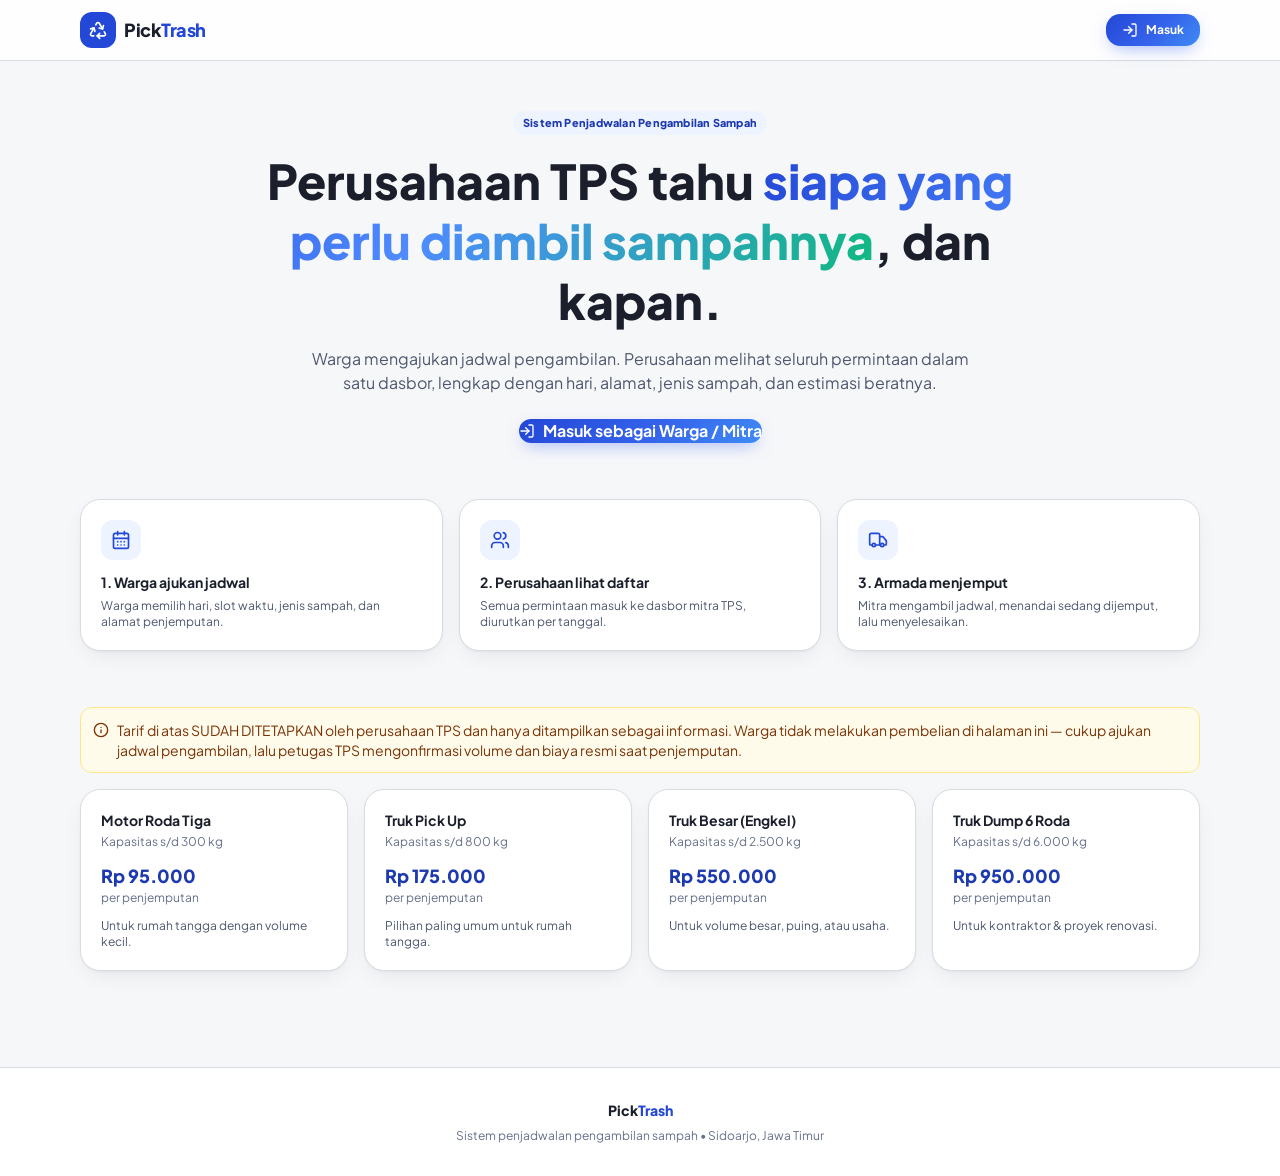
==== commit 999b4f80: "feat(pivot): website jadi Sistem Penjadwalan Pengambilan Sampah - Domain baru: jadwal_pengambilan + " ====
--- a/index.html
+++ b/index.html
@@ -3,10 +3,10 @@
   <head>
     <meta charset="UTF-8" />
     <meta name="viewport" content="width=device-width, initial-scale=1.0, viewport-fit=cover" />
-    <title>PickTrash - Jasa Angkut & Pengolahan Sampah Indonesia</title>
-    <meta name="description" content="Website layanan jasa sampah super power full & legal bagi seluruh rakyat Indonesia. Penjemputan sampah rumah tangga, kasur bekas, puing renovasi, dan daur ulang secara profesional." />
-    <meta property="og:title" content="PickTrash - Jasa Angkut & Pengolahan Sampah Indonesia" />
-    <meta property="og:description" content="Website layanan jasa sampah super power full & legal bagi seluruh rakyat Indonesia. Penjemputan sampah rumah tangga, kasur bekas, puing renovasi, dan daur ulang secara profesional." />
+    <title>PickTrash — Sistem Penjadwalan Pengambilan Sampah</title>
+    <meta name="description" content="Sistem penjadwalan pengambilan sampah untuk perusahaan TPS & bank sampah di Sidoarjo. Warga mengajukan jadwal, perusahaan melihat daftar dan mengirim armada." />
+    <meta property="og:title" content="PickTrash — Sistem Penjadwalan Pengambilan Sampah" />
+    <meta property="og:description" content="Sistem penjadwalan pengambilan sampah untuk perusahaan TPS & bank sampah di Sidoarjo. Warga mengajukan jadwal, perusahaan melihat daftar dan mengirim armada." />
     <meta property="og:type" content="website" />
     <meta name="twitter:card" content="summary_large_image" />
 
@@ -55,8 +55,8 @@
         } catch (e) {}
       })();
     </script>
-    <script type="module" crossorigin src="/assets/index-DxFdNZ5v.js"></script>
-    <link rel="stylesheet" crossorigin href="/assets/index-C4NVi4ND.css">
+    <script type="module" crossorigin src="/assets/index-BgxaANNt.js"></script>
+    <link rel="stylesheet" crossorigin href="/assets/index-C3bUYheM.css">
   </head>
   <body class="bg-ink-50 text-ink-900 dark:bg-ink-950 dark:text-ink-100 antialiased selection:bg-brand-200 selection:text-brand-950 font-sans transition-colors duration-200">
     <div id="root"></div>
--- a/assets/index-C3bUYheM.css
+++ b/assets/index-C3bUYheM.css
@@ -0,0 +1 @@
+.leaflet-pane,.leaflet-tile,.leaflet-marker-icon,.leaflet-marker-shadow,.leaflet-tile-container,.leaflet-pane>svg,.leaflet-pane>canvas,.leaflet-zoom-box,.leaflet-image-layer,.leaflet-layer{position:absolute;top:0;left:0}.leaflet-container{overflow:hidden}.leaflet-tile,.leaflet-marker-icon,.leaflet-marker-shadow{-webkit-user-select:none;user-select:none;-webkit-user-drag:none}.leaflet-tile::selection{background:0 0}.leaflet-safari .leaflet-tile{image-rendering:-webkit-optimize-contrast}.leaflet-safari .leaflet-tile-container{-webkit-transform-origin:0 0;width:1600px;height:1600px}.leaflet-marker-icon,.leaflet-marker-shadow{display:block}.leaflet-container .leaflet-overlay-pane svg{max-width:none!important;max-height:none!important}.leaflet-container .leaflet-marker-pane img,.leaflet-container .leaflet-shadow-pane img,.leaflet-container .leaflet-tile-pane img,.leaflet-container img.leaflet-image-layer,.leaflet-container .leaflet-tile{width:auto;padding:0;max-width:none!important;max-height:none!important}.leaflet-container img.leaflet-tile{mix-blend-mode:plus-lighter}.leaflet-container.leaflet-touch-zoom{-ms-touch-action:pan-x pan-y;touch-action:pan-x pan-y}.leaflet-container.leaflet-touch-drag{-ms-touch-action:pinch-zoom;touch-action:none;touch-action:pinch-zoom}.leaflet-container.leaflet-touch-drag.leaflet-touch-zoom{-ms-touch-action:none;touch-action:none}.leaflet-container{-webkit-tap-highlight-color:transparent}.leaflet-container a{-webkit-tap-highlight-color:#33b5e566}.leaflet-tile{filter:inherit;visibility:hidden}.leaflet-tile-loaded{visibility:inherit}.leaflet-zoom-box{box-sizing:border-box;z-index:800;width:0;height:0}.leaflet-overlay-pane svg{-moz-user-select:none}.leaflet-pane{z-index:400}.leaflet-tile-pane{z-index:200}.leaflet-overlay-pane{z-index:400}.leaflet-shadow-pane{z-index:500}.leaflet-marker-pane{z-index:600}.leaflet-tooltip-pane{z-index:650}.leaflet-popup-pane{z-index:700}.leaflet-map-pane canvas{z-index:100}.leaflet-map-pane svg{z-index:200}.leaflet-vml-shape{width:1px;height:1px}.lvml{behavior:url(#default#VML);display:inline-block;position:absolute}.leaflet-control{z-index:800;pointer-events:visiblePainted;pointer-events:auto;position:relative}.leaflet-top,.leaflet-bottom{z-index:1000;pointer-events:none;position:absolute}.leaflet-top{top:0}.leaflet-right{right:0}.leaflet-bottom{bottom:0}.leaflet-left{left:0}.leaflet-control{float:left;clear:both}.leaflet-right .leaflet-control{float:right}.leaflet-top .leaflet-control{margin-top:10px}.leaflet-bottom .leaflet-control{margin-bottom:10px}.leaflet-left .leaflet-control{margin-left:10px}.leaflet-right .leaflet-control{margin-right:10px}.leaflet-fade-anim .leaflet-popup{opacity:0;transition:opacity .2s linear}.leaflet-fade-anim .leaflet-map-pane .leaflet-popup{opacity:1}.leaflet-zoom-animated{transform-origin:0 0}svg.leaflet-zoom-animated{will-change:transform}.leaflet-zoom-anim .leaflet-zoom-animated{-webkit-transition:-webkit-transform .25s cubic-bezier(0,0,.25,1);-moz-transition:-moz-transform .25s cubic-bezier(0,0,.25,1);transition:transform .25s cubic-bezier(0,0,.25,1)}.leaflet-zoom-anim .leaflet-tile,.leaflet-pan-anim .leaflet-tile{transition:none}.leaflet-zoom-anim .leaflet-zoom-hide{visibility:hidden}.leaflet-interactive{cursor:pointer}.leaflet-grab{cursor:-webkit-grab;cursor:-moz-grab;cursor:grab}.leaflet-crosshair,.leaflet-crosshair .leaflet-interactive{cursor:crosshair}.leaflet-popup-pane,.leaflet-control{cursor:auto}.leaflet-dragging .leaflet-grab,.leaflet-dragging .leaflet-grab .leaflet-interactive,.leaflet-dragging .leaflet-marker-draggable{cursor:move;cursor:-webkit-grabbing;cursor:-moz-grabbing;cursor:grabbing}.leaflet-marker-icon,.leaflet-marker-shadow,.leaflet-image-layer,.leaflet-pane>svg path,.leaflet-tile-container{pointer-events:none}.leaflet-marker-icon.leaflet-interactive,.leaflet-image-layer.leaflet-interactive,.leaflet-pane>svg path.leaflet-interactive,svg.leaflet-image-layer.leaflet-interactive path{pointer-events:visiblePainted;pointer-events:auto}.leaflet-container{outline-offset:1px;background:#ddd}.leaflet-container a{color:#0078a8}.leaflet-zoom-box{background:#ffffff80;border:2px dotted #38f}.leaflet-container{font-family:Helvetica Neue,Arial,Helvetica,sans-serif;font-size:.75rem;line-height:1.5}.leaflet-bar{border-radius:4px;box-shadow:0 1px 5px #000000a6}.leaflet-bar a{text-align:center;color:#000;background-color:#fff;border-bottom:1px solid #ccc;width:26px;height:26px;line-height:26px;text-decoration:none;display:block}.leaflet-bar a,.leaflet-control-layers-toggle{background-position:50%;background-repeat:no-repeat;display:block}.leaflet-bar a:hover,.leaflet-bar a:focus{background-color:#f4f4f4}.leaflet-bar a:first-child{border-top-left-radius:4px;border-top-right-radius:4px}.leaflet-bar a:last-child{border-bottom:none;border-bottom-right-radius:4px;border-bottom-left-radius:4px}.leaflet-bar a.leaflet-disabled{cursor:default;color:#bbb;background-color:#f4f4f4}.leaflet-touch .leaflet-bar a{width:30px;height:30px;line-height:30px}.leaflet-touch .leaflet-bar a:first-child{border-top-left-radius:2px;border-top-right-radius:2px}.leaflet-touch .leaflet-bar a:last-child{border-bottom-right-radius:2px;border-bottom-left-radius:2px}.leaflet-control-zoom-in,.leaflet-control-zoom-out{text-indent:1px;font:700 18px Lucida Console,Monaco,monospace}.leaflet-touch .leaflet-control-zoom-in,.leaflet-touch .leaflet-control-zoom-out{font-size:22px}.leaflet-control-layers{background:#fff;border-radius:5px;box-shadow:0 1px 5px #0006}.leaflet-control-layers-toggle{background-image:url([data-uri]);width:36px;height:36px}.leaflet-retina .leaflet-control-layers-toggle{background-image:url([data-uri]);background-size:26px 26px}.leaflet-touch .leaflet-control-layers-toggle{width:44px;height:44px}.leaflet-control-layers .leaflet-control-layers-list,.leaflet-control-layers-expanded .leaflet-control-layers-toggle{display:none}.leaflet-control-layers-expanded .leaflet-control-layers-list{display:block;position:relative}.leaflet-control-layers-expanded{color:#333;background:#fff;padding:6px 10px 6px 6px}.leaflet-control-layers-scrollbar{padding-right:5px;overflow:hidden scroll}.leaflet-control-layers-selector{margin-top:2px;position:relative;top:1px}.leaflet-control-layers label{font-size:1.08333em;display:block}.leaflet-control-layers-separator{border-top:1px solid #ddd;height:0;margin:5px -10px 5px -6px}.leaflet-default-icon-path{background-image:url([data-uri])}.leaflet-container .leaflet-control-attribution{background:#fffc;margin:0}.leaflet-control-attribution,.leaflet-control-scale-line{color:#333;padding:0 5px;line-height:1.4}.leaflet-control-attribution a{text-decoration:none}.leaflet-control-attribution a:hover,.leaflet-control-attribution a:focus{text-decoration:underline}.leaflet-attribution-flag{width:1em;height:.6669em;vertical-align:baseline!important;display:inline!important}.leaflet-left .leaflet-control-scale{margin-left:5px}.leaflet-bottom .leaflet-control-scale{margin-bottom:5px}.leaflet-control-scale-line{white-space:nowrap;box-sizing:border-box;text-shadow:1px 1px #fff;background:#fffc;border:2px solid #777;border-top:none;padding:2px 5px 1px;line-height:1.1}.leaflet-control-scale-line:not(:first-child){border-top:2px solid #777;border-bottom:none;margin-top:-2px}.leaflet-control-scale-line:not(:first-child):not(:last-child){border-bottom:2px solid #777}.leaflet-touch .leaflet-control-attribution,.leaflet-touch .leaflet-control-layers,.leaflet-touch .leaflet-bar{box-shadow:none}.leaflet-touch .leaflet-control-layers,.leaflet-touch .leaflet-bar{background-clip:padding-box;border:2px solid #0003}.leaflet-popup{text-align:center;margin-bottom:20px;position:absolute}.leaflet-popup-content-wrapper{text-align:left;border-radius:12px;padding:1px}.leaflet-popup-content{min-height:1px;margin:13px 24px 13px 20px;font-size:1.08333em;line-height:1.3}.leaflet-popup-content p{margin:1.3em 0}.leaflet-popup-tip-container{pointer-events:none;width:40px;height:20px;margin-top:-1px;margin-left:-20px;position:absolute;left:50%;overflow:hidden}.leaflet-popup-tip{pointer-events:auto;width:17px;height:17px;margin:-10px auto 0;padding:1px;transform:rotate(45deg)}.leaflet-popup-content-wrapper,.leaflet-popup-tip{color:#333;background:#fff;box-shadow:0 3px 14px #0006}.leaflet-container a.leaflet-popup-close-button{text-align:center;color:#757575;background:0 0;border:none;width:24px;height:24px;font:16px/24px Tahoma,Verdana,sans-serif;text-decoration:none;position:absolute;top:0;right:0}.leaflet-container a.leaflet-popup-close-button:hover,.leaflet-container a.leaflet-popup-close-button:focus{color:#585858}.leaflet-popup-scrolled{overflow:auto}.leaflet-oldie .leaflet-popup-content-wrapper{-ms-zoom:1}.leaflet-oldie .leaflet-popup-tip{-ms-filter:"progid:DXImageTransform.Microsoft.Matrix(M11=0.70710678, M12=0.70710678, M21=-0.70710678, M22=0.70710678)";width:24px;filter:progid:DXImageTransform.Microsoft.Matrix(M11=.707107, M12=.707107, M21=-.707107, M22=.707107);margin:0 auto}.leaflet-oldie .leaflet-control-zoom,.leaflet-oldie .leaflet-control-layers,.leaflet-oldie .leaflet-popup-content-wrapper,.leaflet-oldie .leaflet-popup-tip{border:1px solid #999}.leaflet-div-icon{background:#fff;border:1px solid #666}.leaflet-tooltip{color:#222;white-space:nowrap;-webkit-user-select:none;user-select:none;pointer-events:none;background-color:#fff;border:1px solid #fff;border-radius:3px;padding:6px;position:absolute;box-shadow:0 1px 3px #0006}.leaflet-tooltip.leaflet-interactive{cursor:pointer;pointer-events:auto}.leaflet-tooltip-top:before,.leaflet-tooltip-bottom:before,.leaflet-tooltip-left:before,.leaflet-tooltip-right:before{pointer-events:none;content:"";background:0 0;border:6px solid #0000;position:absolute}.leaflet-tooltip-bottom{margin-top:6px}.leaflet-tooltip-top{margin-top:-6px}.leaflet-tooltip-bottom:before,.leaflet-tooltip-top:before{margin-left:-6px;left:50%}.leaflet-tooltip-top:before{border-top-color:#fff;margin-bottom:-12px;bottom:0}.leaflet-tooltip-bottom:before{border-bottom-color:#fff;margin-top:-12px;margin-left:-6px;top:0}.leaflet-tooltip-left{margin-left:-6px}.leaflet-tooltip-right{margin-left:6px}.leaflet-tooltip-left:before,.leaflet-tooltip-right:before{margin-top:-6px;top:50%}.leaflet-tooltip-left:before{border-left-color:#fff;margin-right:-12px;right:0}.leaflet-tooltip-right:before{border-right-color:#fff;margin-left:-12px;left:0}@media print{.leaflet-control{-webkit-print-color-adjust:exact;print-color-adjust:exact}}@layer properties{@supports (((-webkit-hyphens:none)) and (not (margin-trim:inline))) or ((-moz-orient:inline) and (not (color:rgb(from red r g b)))){*,:before,:after,::backdrop{--tw-space-y-reverse:0;--tw-border-style:solid;--tw-leading:initial;--tw-font-weight:initial;--tw-tracking:initial;--tw-shadow:0 0 #0000;--tw-shadow-color:initial;--tw-shadow-alpha:100%;--tw-inset-shadow:0 0 #0000;--tw-inset-shadow-color:initial;--tw-inset-shadow-alpha:100%;--tw-ring-color:initial;--tw-ring-shadow:0 0 #0000;--tw-inset-ring-color:initial;--tw-inset-ring-shadow:0 0 #0000;--tw-ring-inset:initial;--tw-ring-offset-width:0px;--tw-ring-offset-color:#fff;--tw-ring-offset-shadow:0 0 #0000;--tw-blur:initial;--tw-brightness:initial;--tw-contrast:initial;--tw-grayscale:initial;--tw-hue-rotate:initial;--tw-invert:initial;--tw-opacity:initial;--tw-saturate:initial;--tw-sepia:initial;--tw-drop-shadow:initial;--tw-drop-shadow-color:initial;--tw-drop-shadow-alpha:100%;--tw-drop-shadow-size:initial;--tw-backdrop-blur:initial;--tw-backdrop-brightness:initial;--tw-backdrop-contrast:initial;--tw-backdrop-grayscale:initial;--tw-backdrop-hue-rotate:initial;--tw-backdrop-invert:initial;--tw-backdrop-opacity:initial;--tw-backdrop-saturate:initial;--tw-backdrop-sepia:initial;--tw-duration:initial}}}@layer theme{:root,:host{--font-sans:"Plus Jakarta Sans", system-ui, -apple-system, BlinkMacSystemFont, "Segoe UI", Roboto, Oxygen, Ubuntu, Cantarell, sans-serif;--font-mono:ui-monospace, SFMono-Regular, Menlo, Monaco, Consolas, "Liberation Mono", "Courier New", monospace;--color-red-50:oklch(97.1% .013 17.38);--color-red-200:oklch(88.5% .062 18.334);--color-red-300:oklch(80.8% .114 19.571);--color-red-400:oklch(70.4% .191 22.216);--color-red-600:oklch(57.7% .245 27.325);--color-red-700:oklch(50.5% .213 27.518);--color-red-900:oklch(39.6% .141 25.723);--color-red-950:oklch(25.8% .092 26.042);--color-amber-50:oklch(98.7% .022 95.277);--color-amber-200:oklch(92.4% .12 95.746);--color-amber-300:oklch(87.9% .169 91.605);--color-amber-400:oklch(82.8% .189 84.429);--color-amber-500:oklch(76.9% .188 70.08);--color-amber-600:oklch(66.6% .179 58.318);--color-amber-700:oklch(55.5% .163 48.998);--color-amber-900:oklch(41.4% .112 45.904);--color-amber-950:oklch(27.9% .077 45.635);--color-sky-50:oklch(97.7% .013 236.62);--color-sky-200:oklch(90.1% .058 230.902);--color-sky-300:oklch(82.8% .111 230.318);--color-sky-400:oklch(74.6% .16 232.661);--color-sky-500:oklch(68.5% .169 237.323);--color-sky-600:oklch(58.8% .158 241.966);--color-sky-700:oklch(50% .134 242.749);--color-sky-900:oklch(39.1% .09 240.876);--color-sky-950:oklch(29.3% .066 243.157);--color-white:#fff;--spacing:.25rem;--container-md:28rem;--container-2xl:42rem;--container-3xl:48rem;--container-6xl:72rem;--text-xs:.75rem;--text-xs--line-height:calc(1 / .75);--text-sm:.875rem;--text-sm--line-height:calc(1.25 / .875);--text-base:1rem;--text-base--line-height:calc(1.5 / 1);--text-lg:1.125rem;--text-lg--line-height:calc(1.75 / 1.125);--text-2xl:1.5rem;--text-2xl--line-height:calc(2 / 1.5);--text-3xl:1.875rem;--text-3xl--line-height:calc(2.25 / 1.875);--text-5xl:3rem;--text-5xl--line-height:1;--font-weight-semibold:600;--font-weight-bold:700;--font-weight-extrabold:800;--tracking-tight:-.025em;--tracking-wide:.025em;--leading-tight:1.25;--radius-md:.375rem;--radius-xl:.75rem;--radius-2xl:1rem;--blur-sm:8px;--default-transition-duration:.15s;--default-transition-timing-function:cubic-bezier(.4, 0, .2, 1);--default-font-family:var(--font-sans);--default-mono-font-family:var(--font-mono);--color-brand-50:#eef4ff;--color-brand-100:#d9e6ff;--color-brand-200:#bcd3ff;--color-brand-300:#8eb5ff;--color-brand-400:#598cff;--color-brand-500:#3563eb;--color-brand-600:#2347d6;--color-brand-700:#1d39b0;--color-brand-800:#1c3290;--color-brand-900:#1c2f74;--color-brand-950:#141e47;--color-eco-50:#ecfdf5;--color-eco-100:#d1fae5;--color-eco-200:#a7f3d0;--color-eco-300:#6ee7b7;--color-eco-400:#34d399;--color-eco-500:#10b981;--color-eco-600:#059669;--color-eco-700:#047857;--color-eco-800:#065f46;--color-eco-900:#064e3b;--color-eco-950:#032b21;--color-ink-50:#f6f7f9;--color-ink-100:#eceef2;--color-ink-200:#d7dbe3;--color-ink-300:#b3bac8;--color-ink-400:#8791a5;--color-ink-500:#66708a;--color-ink-600:#4e576e;--color-ink-700:#3d4457;--color-ink-800:#2b3040;--color-ink-900:#1b1f2b;--color-ink-950:#0e111a;--shadow-soft:0 1px 2px #1018280a, 0 8px 24px -8px #1018281a}}@layer base{*,:after,:before,::backdrop{box-sizing:border-box;border:0 solid;margin:0;padding:0}::file-selector-button{box-sizing:border-box;border:0 solid;margin:0;padding:0}html,:host{-webkit-text-size-adjust:100%;tab-size:4;line-height:1.5;font-family:var(--default-font-family,-apple-system, BlinkMacSystemFont, "Segoe UI", Roboto, "Helvetica Neue", "Noto Sans", Arial, sans-serif, "Apple Color Emoji", "Segoe UI Emoji", "Segoe UI Symbol", "Noto Color Emoji");font-feature-settings:var(--default-font-feature-settings,normal);font-variation-settings:var(--default-font-variation-settings,normal);-webkit-tap-highlight-color:transparent}hr{height:0;color:inherit;border-top-width:1px}abbr:where([title]){-webkit-text-decoration:underline dotted;text-decoration:underline dotted}h1,h2,h3,h4,h5,h6{font-size:inherit;font-weight:inherit}a{color:inherit;-webkit-text-decoration:inherit;-webkit-text-decoration:inherit;-webkit-text-decoration:inherit;-webkit-text-decoration:inherit;text-decoration:inherit}b,strong{font-weight:bolder}code,kbd,samp,pre{font-family:var(--default-mono-font-family,ui-monospace, SFMono-Regular, Menlo, Monaco, Consolas, "Liberation Mono", "Courier New", monospace);font-feature-settings:var(--default-mono-font-feature-settings,normal);font-variation-settings:var(--default-mono-font-variation-settings,normal);font-size:1em}small{font-size:80%}sub,sup{vertical-align:baseline;font-size:75%;line-height:0;position:relative}sub{bottom:-.25em}sup{top:-.5em}table{text-indent:0;border-color:inherit;border-collapse:collapse}:-moz-focusring:where(:not(iframe)){outline:auto}progress{vertical-align:baseline}summary{display:list-item}ol,ul,menu{list-style:none}img,svg,video,canvas,audio,iframe,embed,object{vertical-align:middle;display:block}img,video{max-width:100%;height:auto}button,input,select,optgroup,textarea{font:inherit;font-feature-settings:inherit;font-variation-settings:inherit;letter-spacing:inherit;color:inherit;opacity:1;background-color:#0000;border-radius:0}::file-selector-button{font:inherit;font-feature-settings:inherit;font-variation-settings:inherit;letter-spacing:inherit;color:inherit;opacity:1;background-color:#0000;border-radius:0}:where(select:is([multiple],[size])) optgroup{font-weight:bolder}:where(select:is([multiple],[size])) optgroup option{padding-inline-start:20px}::file-selector-button{margin-inline-end:4px}::placeholder{opacity:1}@supports (not ((-webkit-appearance:-apple-pay-button))) or (contain-intrinsic-size:1px){::placeholder{color:currentColor}@supports (color:color-mix(in lab, red, red)){::placeholder{color:color-mix(in oklab, currentcolor 50%, transparent)}}}textarea{resize:vertical}::-webkit-search-decoration{-webkit-appearance:none}::-webkit-date-and-time-value{min-height:1lh;text-align:inherit}::-webkit-datetime-edit{display:inline-flex}::-webkit-datetime-edit-fields-wrapper{padding:0}::-webkit-datetime-edit{padding-block:0}::-webkit-datetime-edit-year-field{padding-block:0}::-webkit-datetime-edit-month-field{padding-block:0}::-webkit-datetime-edit-day-field{padding-block:0}::-webkit-datetime-edit-hour-field{padding-block:0}::-webkit-datetime-edit-minute-field{padding-block:0}::-webkit-datetime-edit-second-field{padding-block:0}::-webkit-datetime-edit-millisecond-field{padding-block:0}::-webkit-datetime-edit-meridiem-field{padding-block:0}::-webkit-calendar-picker-indicator{line-height:1}:-moz-ui-invalid{box-shadow:none}button,input:where([type=button],[type=reset],[type=submit]){appearance:button}::file-selector-button{appearance:button}::-webkit-inner-spin-button{height:auto}::-webkit-outer-spin-button{height:auto}[hidden]:where(:not([hidden=until-found])){display:none!important}html{scroll-behavior:smooth;-webkit-text-size-adjust:100%}body{font-family:var(--font-sans);font-feature-settings:"cv02", "cv03", "cv04", "cv11";text-rendering:optimizelegibility}:where(button,a,input,select,textarea,[role=button]):focus-visible{outline:2px solid var(--color-brand-500);outline-offset:2px;border-radius:.75rem}::selection{background:var(--color-brand-200);color:var(--color-brand-950)}.dark ::selection{background:var(--color-brand-800);color:#fff}select option,select optgroup{color:#0f172a;background-color:#fff}.dark select option,.dark select optgroup{color:#e7ebf3;background-color:#1b1f2b}}@layer components;@layer utilities{.fixed{position:fixed}.static{position:static}.sticky{position:sticky}.inset-0{inset:0}.top-0{top:0}.z-40{z-index:40}.z-50{z-index:50}.container{width:100%}@media (width>=40rem){.container{max-width:40rem}}@media (width>=48rem){.container{max-width:48rem}}@media (width>=64rem){.container{max-width:64rem}}@media (width>=80rem){.container{max-width:80rem}}@media (width>=96rem){.container{max-width:96rem}}.mx-auto{margin-inline:auto}.mt-0\.5{margin-top:calc(var(--spacing) * .5)}.mt-1{margin-top:var(--spacing)}.mt-1\.5{margin-top:calc(var(--spacing) * 1.5)}.mt-2{margin-top:calc(var(--spacing) * 2)}.mt-3{margin-top:calc(var(--spacing) * 3)}.mt-4{margin-top:calc(var(--spacing) * 4)}.mt-5{margin-top:calc(var(--spacing) * 5)}.mt-6{margin-top:calc(var(--spacing) * 6)}.mt-8{margin-top:calc(var(--spacing) * 8)}.mt-12{margin-top:calc(var(--spacing) * 12)}.mt-14{margin-top:calc(var(--spacing) * 14)}.mb-1\.5{margin-bottom:calc(var(--spacing) * 1.5)}.mb-2{margin-bottom:calc(var(--spacing) * 2)}.mb-3{margin-bottom:calc(var(--spacing) * 3)}.mb-4{margin-bottom:calc(var(--spacing) * 4)}.mb-5{margin-bottom:calc(var(--spacing) * 5)}.mb-6{margin-bottom:calc(var(--spacing) * 6)}.ml-auto{margin-left:auto}.block{display:block}.flex{display:flex}.grid{display:grid}.hidden{display:none}.inline-flex{display:inline-flex}.table{display:table}.h-1\.5{height:calc(var(--spacing) * 1.5)}.h-3{height:calc(var(--spacing) * 3)}.h-3\.5{height:calc(var(--spacing) * 3.5)}.h-4{height:calc(var(--spacing) * 4)}.h-5{height:calc(var(--spacing) * 5)}.h-9{height:calc(var(--spacing) * 9)}.h-10{height:calc(var(--spacing) * 10)}.min-h-screen{min-height:100vh}.w-1\.5{width:calc(var(--spacing) * 1.5)}.w-3{width:calc(var(--spacing) * 3)}.w-3\.5{width:calc(var(--spacing) * 3.5)}.w-4{width:calc(var(--spacing) * 4)}.w-5{width:calc(var(--spacing) * 5)}.w-9{width:calc(var(--spacing) * 9)}.w-10{width:calc(var(--spacing) * 10)}.w-full{width:100%}.max-w-2xl{max-width:var(--container-2xl)}.max-w-3xl{max-width:var(--container-3xl)}.max-w-6xl{max-width:var(--container-6xl)}.max-w-md{max-width:var(--container-md)}.min-w-0{min-width:0}.flex-1{flex:1}.shrink-0{flex-shrink:0}.cursor-pointer{cursor:pointer}.grid-cols-2{grid-template-columns:repeat(2,minmax(0,1fr))}.flex-col{flex-direction:column}.flex-wrap{flex-wrap:wrap}.items-center{align-items:center}.items-end{align-items:flex-end}.items-start{align-items:flex-start}.justify-between{justify-content:space-between}.justify-center{justify-content:center}.gap-1{gap:var(--spacing)}.gap-1\.5{gap:calc(var(--spacing) * 1.5)}.gap-2{gap:calc(var(--spacing) * 2)}.gap-3{gap:calc(var(--spacing) * 3)}.gap-4{gap:calc(var(--spacing) * 4)}.gap-6{gap:calc(var(--spacing) * 6)}:where(.space-y-1>:not(:last-child)){--tw-space-y-reverse:0;margin-block-start:calc(var(--spacing) * var(--tw-space-y-reverse));margin-block-end:calc(var(--spacing) * calc(1 - var(--tw-space-y-reverse)))}:where(.space-y-3>:not(:last-child)){--tw-space-y-reverse:0;margin-block-start:calc(calc(var(--spacing) * 3) * var(--tw-space-y-reverse));margin-block-end:calc(calc(var(--spacing) * 3) * calc(1 - var(--tw-space-y-reverse)))}:where(.space-y-4>:not(:last-child)){--tw-space-y-reverse:0;margin-block-start:calc(calc(var(--spacing) * 4) * var(--tw-space-y-reverse));margin-block-end:calc(calc(var(--spacing) * 4) * calc(1 - var(--tw-space-y-reverse)))}.gap-x-4{column-gap:calc(var(--spacing) * 4)}.gap-y-1{row-gap:var(--spacing)}.self-center{align-self:center}.truncate{text-overflow:ellipsis;white-space:nowrap;overflow:hidden}.overflow-y-auto{overflow-y:auto}.rounded-2xl{border-radius:var(--radius-2xl)}.rounded-full{border-radius:2147483647px}.rounded-md{border-radius:var(--radius-md)}.rounded-xl{border-radius:var(--radius-xl)}.border{border-style:var(--tw-border-style);border-width:1px}.border-t{border-top-style:var(--tw-border-style);border-top-width:1px}.border-b{border-bottom-style:var(--tw-border-style);border-bottom-width:1px}.border-amber-200{border-color:var(--color-amber-200)}.border-brand-200{border-color:var(--color-brand-200)}.border-brand-500{border-color:var(--color-brand-500)}.border-eco-200{border-color:var(--color-eco-200)}.border-ink-100{border-color:var(--color-ink-100)}.border-ink-200{border-color:var(--color-ink-200)}.border-red-200{border-color:var(--color-red-200)}.border-sky-200{border-color:var(--color-sky-200)}.bg-amber-50{background-color:var(--color-amber-50)}.bg-amber-500{background-color:var(--color-amber-500)}.bg-brand-50{background-color:var(--color-brand-50)}.bg-brand-500{background-color:var(--color-brand-500)}.bg-brand-600{background-color:var(--color-brand-600)}.bg-eco-50{background-color:var(--color-eco-50)}.bg-eco-100{background-color:var(--color-eco-100)}.bg-eco-500{background-color:var(--color-eco-500)}.bg-ink-50{background-color:var(--color-ink-50)}.bg-ink-100{background-color:var(--color-ink-100)}.bg-ink-400{background-color:var(--color-ink-400)}.bg-ink-950\/60{background-color:#0e111a99}@supports (color:color-mix(in lab, red, red)){.bg-ink-950\/60{background-color:color-mix(in oklab, var(--color-ink-950) 60%, transparent)}}.bg-red-50{background-color:var(--color-red-50)}.bg-sky-50{background-color:var(--color-sky-50)}.bg-sky-500{background-color:var(--color-sky-500)}.bg-white{background-color:var(--color-white)}.bg-white\/85{background-color:#ffffffd9}@supports (color:color-mix(in lab, red, red)){.bg-white\/85{background-color:color-mix(in oklab, var(--color-white) 85%, transparent)}}.p-3{padding:calc(var(--spacing) * 3)}.p-4{padding:calc(var(--spacing) * 4)}.p-5{padding:calc(var(--spacing) * 5)}.p-6{padding:calc(var(--spacing) * 6)}.\!px-3{padding-inline:calc(var(--spacing) * 3)!important}.\!px-4{padding-inline:calc(var(--spacing) * 4)!important}.px-1\.5{padding-inline:calc(var(--spacing) * 1.5)}.px-2\.5{padding-inline:calc(var(--spacing) * 2.5)}.px-3{padding-inline:calc(var(--spacing) * 3)}.px-3\.5{padding-inline:calc(var(--spacing) * 3.5)}.px-4{padding-inline:calc(var(--spacing) * 4)}.\!py-1\.5{padding-block:calc(var(--spacing) * 1.5)!important}.\!py-2{padding-block:calc(var(--spacing) * 2)!important}.py-0\.5{padding-block:calc(var(--spacing) * .5)}.py-1{padding-block:var(--spacing)}.py-2{padding-block:calc(var(--spacing) * 2)}.py-2\.5{padding-block:calc(var(--spacing) * 2.5)}.py-3{padding-block:calc(var(--spacing) * 3)}.py-8{padding-block:calc(var(--spacing) * 8)}.py-12{padding-block:calc(var(--spacing) * 12)}.pt-3{padding-top:calc(var(--spacing) * 3)}.pt-4{padding-top:calc(var(--spacing) * 4)}.text-center{text-align:center}.font-sans{font-family:var(--font-sans)}.text-2xl{font-size:var(--text-2xl);line-height:var(--tw-leading,var(--text-2xl--line-height))}.text-3xl{font-size:var(--text-3xl);line-height:var(--tw-leading,var(--text-3xl--line-height))}.text-base{font-size:var(--text-base);line-height:var(--tw-leading,var(--text-base--line-height))}.text-lg{font-size:var(--text-lg);line-height:var(--tw-leading,var(--text-lg--line-height))}.text-sm{font-size:var(--text-sm);line-height:var(--tw-leading,var(--text-sm--line-height))}.text-xs{font-size:var(--text-xs);line-height:var(--tw-leading,var(--text-xs--line-height))}.text-\[11px\]{font-size:11px}.leading-tight{--tw-leading:var(--leading-tight);line-height:var(--leading-tight)}.font-bold{--tw-font-weight:var(--font-weight-bold);font-weight:var(--font-weight-bold)}.font-extrabold{--tw-font-weight:var(--font-weight-extrabold);font-weight:var(--font-weight-extrabold)}.font-semibold{--tw-font-weight:var(--font-weight-semibold);font-weight:var(--font-weight-semibold)}.tracking-tight{--tw-tracking:var(--tracking-tight);letter-spacing:var(--tracking-tight)}.tracking-wide{--tw-tracking:var(--tracking-wide);letter-spacing:var(--tracking-wide)}.text-amber-600{color:var(--color-amber-600)}.text-amber-700{color:var(--color-amber-700)}.text-amber-900{color:var(--color-amber-900)}.text-brand-600{color:var(--color-brand-600)}.text-brand-700{color:var(--color-brand-700)}.text-brand-800{color:var(--color-brand-800)}.text-eco-600{color:var(--color-eco-600)}.text-eco-700{color:var(--color-eco-700)}.text-eco-800{color:var(--color-eco-800)}.text-ink-500{color:var(--color-ink-500)}.text-ink-600{color:var(--color-ink-600)}.text-ink-700{color:var(--color-ink-700)}.text-ink-800{color:var(--color-ink-800)}.text-ink-900{color:var(--color-ink-900)}.text-red-600{color:var(--color-red-600)}.text-red-700{color:var(--color-red-700)}.text-sky-600{color:var(--color-sky-600)}.text-sky-700{color:var(--color-sky-700)}.text-white{color:var(--color-white)}.uppercase{text-transform:uppercase}.italic{font-style:italic}.underline{text-decoration-line:underline}.antialiased{-webkit-font-smoothing:antialiased;-moz-osx-font-smoothing:grayscale}.accent-brand-600{accent-color:var(--color-brand-600)}.opacity-70{opacity:.7}.shadow-lift{--tw-shadow:0 2px 4px var(--tw-shadow-color,#1018280d), 0 18px 40px -14px var(--tw-shadow-color,#10182838);box-shadow:var(--tw-inset-shadow), var(--tw-inset-ring-shadow), var(--tw-ring-offset-shadow), var(--tw-ring-shadow), var(--tw-shadow)}.filter{filter:var(--tw-blur,) var(--tw-brightness,) var(--tw-contrast,) var(--tw-grayscale,) var(--tw-hue-rotate,) var(--tw-invert,) var(--tw-saturate,) var(--tw-sepia,) var(--tw-drop-shadow,)}.backdrop-blur{--tw-backdrop-blur:blur(8px);-webkit-backdrop-filter:var(--tw-backdrop-blur,) var(--tw-backdrop-brightness,) var(--tw-backdrop-contrast,) var(--tw-backdrop-grayscale,) var(--tw-backdrop-hue-rotate,) var(--tw-backdrop-invert,) var(--tw-backdrop-opacity,) var(--tw-backdrop-saturate,) var(--tw-backdrop-sepia,);backdrop-filter:var(--tw-backdrop-blur,) var(--tw-backdrop-brightness,) var(--tw-backdrop-contrast,) var(--tw-backdrop-grayscale,) var(--tw-backdrop-hue-rotate,) var(--tw-backdrop-invert,) var(--tw-backdrop-opacity,) var(--tw-backdrop-saturate,) var(--tw-backdrop-sepia,)}.backdrop-blur-sm{--tw-backdrop-blur:blur(var(--blur-sm));-webkit-backdrop-filter:var(--tw-backdrop-blur,) var(--tw-backdrop-brightness,) var(--tw-backdrop-contrast,) var(--tw-backdrop-grayscale,) var(--tw-backdrop-hue-rotate,) var(--tw-backdrop-invert,) var(--tw-backdrop-opacity,) var(--tw-backdrop-saturate,) var(--tw-backdrop-sepia,);backdrop-filter:var(--tw-backdrop-blur,) var(--tw-backdrop-brightness,) var(--tw-backdrop-contrast,) var(--tw-backdrop-grayscale,) var(--tw-backdrop-hue-rotate,) var(--tw-backdrop-invert,) var(--tw-backdrop-opacity,) var(--tw-backdrop-saturate,) var(--tw-backdrop-sepia,)}.transition{transition-property:color,background-color,border-color,outline-color,text-decoration-color,fill,stroke,--tw-gradient-from,--tw-gradient-via,--tw-gradient-to,opacity,box-shadow,transform,translate,scale,rotate,filter,-webkit-backdrop-filter,backdrop-filter,display,content-visibility,overlay,pointer-events;transition-timing-function:var(--tw-ease,var(--default-transition-timing-function));transition-duration:var(--tw-duration,var(--default-transition-duration))}.transition-colors{transition-property:color,background-color,border-color,outline-color,text-decoration-color,fill,stroke,--tw-gradient-from,--tw-gradient-via,--tw-gradient-to;transition-timing-function:var(--tw-ease,var(--default-transition-timing-function));transition-duration:var(--tw-duration,var(--default-transition-duration))}.duration-200{--tw-duration:.2s;transition-duration:.2s}.outline-none{--tw-outline-style:none;outline-style:none}.selection\:bg-brand-200 ::selection{background-color:var(--color-brand-200)}.selection\:bg-brand-200::selection{background-color:var(--color-brand-200)}.selection\:text-brand-950 ::selection{color:var(--color-brand-950)}.selection\:text-brand-950::selection{color:var(--color-brand-950)}@media (hover:hover){.hover\:border-ink-300:hover{border-color:var(--color-ink-300)}.hover\:underline:hover{text-decoration-line:underline}}.focus\:border-brand-400:focus{border-color:var(--color-brand-400)}.focus\:ring-2:focus{--tw-ring-shadow:var(--tw-ring-inset,) 0 0 0 calc(2px + var(--tw-ring-offset-width)) var(--tw-ring-color,currentcolor);box-shadow:var(--tw-inset-shadow), var(--tw-inset-ring-shadow), var(--tw-ring-offset-shadow), var(--tw-ring-shadow), var(--tw-shadow)}.focus\:ring-brand-100:focus{--tw-ring-color:var(--color-brand-100)}@media (width>=40rem){.sm\:inline{display:inline}.sm\:grid-cols-2{grid-template-columns:repeat(2,minmax(0,1fr))}.sm\:grid-cols-3{grid-template-columns:repeat(3,minmax(0,1fr))}.sm\:grid-cols-4{grid-template-columns:repeat(4,minmax(0,1fr))}.sm\:p-5{padding:calc(var(--spacing) * 5)}.sm\:p-6{padding:calc(var(--spacing) * 6)}.sm\:text-3xl{font-size:var(--text-3xl);line-height:var(--tw-leading,var(--text-3xl--line-height))}.sm\:text-5xl{font-size:var(--text-5xl);line-height:var(--tw-leading,var(--text-5xl--line-height))}.sm\:text-base{font-size:var(--text-base);line-height:var(--tw-leading,var(--text-base--line-height))}}@media (width>=64rem){.lg\:grid-cols-3{grid-template-columns:repeat(3,minmax(0,1fr))}.lg\:grid-cols-4{grid-template-columns:repeat(4,minmax(0,1fr))}.lg\:grid-cols-7{grid-template-columns:repeat(7,minmax(0,1fr))}.lg\:grid-cols-\[minmax\(0\,1fr\)_minmax\(0\,1\.1fr\)\]{grid-template-columns:minmax(0,1fr) minmax(0,1.1fr)}}.dark\:border-amber-900:where(.dark,.dark *){border-color:var(--color-amber-900)}.dark\:border-brand-900:where(.dark,.dark *){border-color:var(--color-brand-900)}.dark\:border-eco-900:where(.dark,.dark *){border-color:var(--color-eco-900)}.dark\:border-ink-700:where(.dark,.dark *){border-color:var(--color-ink-700)}.dark\:border-ink-800:where(.dark,.dark *){border-color:var(--color-ink-800)}.dark\:border-red-900:where(.dark,.dark *){border-color:var(--color-red-900)}.dark\:border-sky-900:where(.dark,.dark *){border-color:var(--color-sky-900)}.dark\:bg-amber-950\/40:where(.dark,.dark *){background-color:#46190166}@supports (color:color-mix(in lab, red, red)){.dark\:bg-amber-950\/40:where(.dark,.dark *){background-color:color-mix(in oklab, var(--color-amber-950) 40%, transparent)}}.dark\:bg-brand-950\/40:where(.dark,.dark *){background-color:#141e4766}@supports (color:color-mix(in lab, red, red)){.dark\:bg-brand-950\/40:where(.dark,.dark *){background-color:color-mix(in oklab, var(--color-brand-950) 40%, transparent)}}.dark\:bg-brand-950\/50:where(.dark,.dark *){background-color:#141e4780}@supports (color:color-mix(in lab, red, red)){.dark\:bg-brand-950\/50:where(.dark,.dark *){background-color:color-mix(in oklab, var(--color-brand-950) 50%, transparent)}}.dark\:bg-eco-950\/40:where(.dark,.dark *){background-color:#032b2166}@supports (color:color-mix(in lab, red, red)){.dark\:bg-eco-950\/40:where(.dark,.dark *){background-color:color-mix(in oklab, var(--color-eco-950) 40%, transparent)}}.dark\:bg-eco-950\/50:where(.dark,.dark *){background-color:#032b2180}@supports (color:color-mix(in lab, red, red)){.dark\:bg-eco-950\/50:where(.dark,.dark *){background-color:color-mix(in oklab, var(--color-eco-950) 50%, transparent)}}.dark\:bg-ink-800:where(.dark,.dark *){background-color:var(--color-ink-800)}.dark\:bg-ink-800\/60:where(.dark,.dark *){background-color:#2b304099}@supports (color:color-mix(in lab, red, red)){.dark\:bg-ink-800\/60:where(.dark,.dark *){background-color:color-mix(in oklab, var(--color-ink-800) 60%, transparent)}}.dark\:bg-ink-900:where(.dark,.dark *){background-color:var(--color-ink-900)}.dark\:bg-ink-950:where(.dark,.dark *){background-color:var(--color-ink-950)}.dark\:bg-ink-950\/85:where(.dark,.dark *){background-color:#0e111ad9}@supports (color:color-mix(in lab, red, red)){.dark\:bg-ink-950\/85:where(.dark,.dark *){background-color:color-mix(in oklab, var(--color-ink-950) 85%, transparent)}}.dark\:bg-red-950\/40:where(.dark,.dark *){background-color:#46080966}@supports (color:color-mix(in lab, red, red)){.dark\:bg-red-950\/40:where(.dark,.dark *){background-color:color-mix(in oklab, var(--color-red-950) 40%, transparent)}}.dark\:bg-sky-950\/40:where(.dark,.dark *){background-color:#052f4a66}@supports (color:color-mix(in lab, red, red)){.dark\:bg-sky-950\/40:where(.dark,.dark *){background-color:color-mix(in oklab, var(--color-sky-950) 40%, transparent)}}.dark\:text-amber-200:where(.dark,.dark *){color:var(--color-amber-200)}.dark\:text-amber-300:where(.dark,.dark *){color:var(--color-amber-300)}.dark\:text-amber-400:where(.dark,.dark *){color:var(--color-amber-400)}.dark\:text-brand-200:where(.dark,.dark *){color:var(--color-brand-200)}.dark\:text-brand-300:where(.dark,.dark *){color:var(--color-brand-300)}.dark\:text-brand-400:where(.dark,.dark *){color:var(--color-brand-400)}.dark\:text-eco-300:where(.dark,.dark *){color:var(--color-eco-300)}.dark\:text-eco-400:where(.dark,.dark *){color:var(--color-eco-400)}.dark\:text-ink-100:where(.dark,.dark *){color:var(--color-ink-100)}.dark\:text-ink-200:where(.dark,.dark *){color:var(--color-ink-200)}.dark\:text-ink-300:where(.dark,.dark *){color:var(--color-ink-300)}.dark\:text-ink-400:where(.dark,.dark *){color:var(--color-ink-400)}.dark\:text-red-300:where(.dark,.dark *){color:var(--color-red-300)}.dark\:text-red-400:where(.dark,.dark *){color:var(--color-red-400)}.dark\:text-sky-300:where(.dark,.dark *){color:var(--color-sky-300)}.dark\:text-sky-400:where(.dark,.dark *){color:var(--color-sky-400)}.dark\:text-white:where(.dark,.dark *){color:var(--color-white)}.dark\:focus\:ring-brand-950:where(.dark,.dark *):focus{--tw-ring-color:var(--color-brand-950)}}.bg-tech-grid-dark{background-image:linear-gradient(90deg,#ffffff09 1px,#0000 1px),linear-gradient(#ffffff09 1px,#0000 1px);background-size:44px 44px}.bg-tech-grid-light{background-image:linear-gradient(90deg,#0f172a09 1px,#0000 1px),linear-gradient(#0f172a09 1px,#0000 1px);background-size:44px 44px}.bg-radial-vignette{-webkit-mask-image:radial-gradient(72% 62% at 50% 32%,#000 42%,#0000 100%);mask-image:radial-gradient(72% 62% at 50% 32%,#000 42%,#0000 100%)}.aurora-blob{filter:blur(64px);opacity:.5;pointer-events:none;will-change:transform;border-radius:9999px;position:absolute}.surface{border:1px solid var(--color-ink-200);box-shadow:var(--shadow-soft);background:#fff;border-radius:1.25rem}.dark .surface{box-shadow:none;background:#151926;border-color:#262c3d}.surface-muted{background:var(--color-ink-50);border:1px solid var(--color-ink-200);border-radius:1.25rem}.dark .surface-muted{background:#1b1f2b99;border-color:#262c3d}.glass{-webkit-backdrop-filter:saturate(180%)blur(14px);background:#ffffffc7;border-bottom:1px solid #0f172a12}.dark .glass{background:#0e111ac2;border-bottom-color:#ffffff14}.btn{cursor:pointer;white-space:nowrap;border-radius:.9rem;justify-content:center;align-items:center;gap:.5rem;font-weight:700;transition:transform .18s cubic-bezier(.16,1,.3,1),box-shadow .2s,background-color .2s,color .2s,border-color .2s;display:inline-flex}.btn:active{transform:scale(.975)}.btn:disabled{opacity:.55;cursor:not-allowed}.btn-primary{color:#fff;background-image:linear-gradient(135deg, var(--color-brand-600), var(--color-brand-500) 55%, #3f8bf5);box-shadow:0 6px 18px -6px #3563eb8c}.btn-primary:hover{transform:translateY(-1px);box-shadow:0 12px 28px -8px #3563eb99}.btn-eco{color:#05392a;background-image:linear-gradient(135deg, var(--color-eco-400), var(--color-eco-500));box-shadow:0 6px 18px -6px #10b98180}.btn-eco:hover{transform:translateY(-1px)}.btn-outline{color:var(--color-ink-700);border:1px solid var(--color-ink-200);background:#fff}.btn-outline:hover{border-color:var(--color-brand-400);color:var(--color-brand-700)}.dark .btn-outline{color:#d7dbe3;background:#1b1f2b;border-color:#333a4d}.dark .btn-outline:hover{border-color:var(--color-brand-500);color:#c9d8ff}.btn-ghost{color:var(--color-ink-600);background:0 0}.btn-ghost:hover{background:var(--color-ink-100);color:var(--color-ink-900)}.dark .btn-ghost{color:#aab2c4}.dark .btn-ghost:hover{color:#fff;background:#232a3a}.chip{border:1px solid var(--color-ink-200);color:var(--color-ink-600);cursor:pointer;background:#fff;border-radius:9999px;align-items:center;gap:.4rem;padding:.4rem .75rem;font-size:.75rem;font-weight:700;transition:all .18s;display:inline-flex}.chip:hover{border-color:var(--color-brand-400);color:var(--color-brand-700);transform:translateY(-1px)}.chip-active{background-image:linear-gradient(135deg, var(--color-brand-600), var(--color-brand-500));color:#fff;border-color:#0000;box-shadow:0 6px 16px -6px #3563eb8c}.dark .chip{color:#c3cad9;background:#1b1f2b;border-color:#333a4d}.dark .chip:hover{border-color:var(--color-brand-500);color:#dce6ff}.badge{letter-spacing:.02em;border-radius:9999px;align-items:center;gap:.35rem;padding:.25rem .6rem;font-size:.68rem;font-weight:800;display:inline-flex}.text-gradient{background-image:linear-gradient(120deg, var(--color-brand-600), #4f8bff 45%, var(--color-eco-500));color:#0000;-webkit-background-clip:text;background-clip:text}.kicker{letter-spacing:.12em;text-transform:uppercase;font-size:.72rem;font-weight:800}@keyframes parallaxLayer{0%{transform:translate(0)}to{transform:translate(-50%)}}@keyframes roadLines{0%{transform:translateY(-50%)}to{transform:translate(-50%,-50%)}}@keyframes floatSlow{0%,to{transform:translateY(0)}50%{transform:translateY(-8px)}}@keyframes pulseGlow{0%,to{opacity:.5;transform:scale(1)}50%{opacity:.85;transform:scale(1.04)}}@keyframes shimmerSweep{0%{transform:translate(-100%)}to{transform:translate(200%)}}@keyframes subtleFloat{0%,to{transform:translateY(0)scale(1)}50%{transform:translateY(-4px)scale(1.01)}}@keyframes radarSpin{0%{transform:rotate(0)}to{transform:rotate(360deg)}}@keyframes liveBeaconPing{0%{transform:scale(.95);box-shadow:0 0 #2563ebb3}70%{transform:scale(1);box-shadow:0 0 0 10px #2563eb00}to{transform:scale(.95);box-shadow:0 0 #2563eb00}}@keyframes spinSlow{to{transform:rotate(360deg)}}@keyframes auroraDrift{0%,to{transform:translate(0)scale(1)}33%{transform:translate(4%,-3%)scale(1.06)}66%{transform:translate(-3%,3%)scale(.97)}}@keyframes riseIn{0%{opacity:0;transform:translateY(10px)}to{opacity:1;transform:translateY(0)}}.animate-float-slow{animation:4s ease-in-out infinite floatSlow}.animate-subtle-float{animation:3s ease-in-out infinite subtleFloat}.animate-pulse-glow{animation:3s ease-in-out infinite pulseGlow}.animate-radar-spin{animation:8s linear infinite radarSpin}.animate-beacon{animation:2s cubic-bezier(0,0,.2,1) infinite liveBeaconPing}.animate-spin-slow{animation:9s linear infinite spinSlow}.animate-aurora{animation:16s ease-in-out infinite auroraDrift}.animate-rise{animation:.5s cubic-bezier(.16,1,.3,1) both riseIn}.shimmer-active{position:relative;overflow:hidden}.shimmer-active:after{content:"";background:linear-gradient(90deg,#0000,#ffffff26,#0000);animation:2.5s infinite shimmerSweep;position:absolute;inset:0;transform:translate(-100%)}.interactive-option-card{transition:all .25s cubic-bezier(.16,1,.3,1)}.interactive-option-card:hover{transform:translateY(-3px)scale(1.012)}.interactive-option-card:active{transform:translateY(0)scale(.985)}@media (prefers-reduced-motion:reduce){*,:before,:after{scroll-behavior:auto!important;transition-duration:.001ms!important;animation-duration:.001ms!important;animation-iteration-count:1!important}}::-webkit-scrollbar{width:10px;height:10px}::-webkit-scrollbar-track{background:0 0}::-webkit-scrollbar-thumb{background:var(--color-ink-300);background-clip:padding-box;border:2px solid #0000;border-radius:9999px}::-webkit-scrollbar-thumb:hover{background:var(--color-ink-400);background-clip:padding-box}.dark ::-webkit-scrollbar-thumb{background:#333a4d padding-box padding-box}.dark ::-webkit-scrollbar-thumb:hover{background:#434b63 padding-box padding-box}input[type=range]{appearance:none;background:var(--color-ink-200);border-radius:9999px;outline:none;height:6px}.dark input[type=range]{background:#333a4d}input[type=range]::-webkit-slider-thumb{appearance:none;border:3px solid var(--color-brand-600);cursor:pointer;background:#fff;border-radius:9999px;width:20px;height:20px;transition:transform .15s;box-shadow:0 2px 8px #3563eb66}input[type=range]::-webkit-slider-thumb:hover{transform:scale(1.12)}input[type=range]::-moz-range-thumb{border:3px solid var(--color-brand-600);cursor:pointer;background:#fff;border-radius:9999px;width:18px;height:18px}input[type=number]::-webkit-outer-spin-button{-webkit-appearance:none;margin:0}input[type=number]::-webkit-inner-spin-button{-webkit-appearance:none;margin:0}input[type=number]{-moz-appearance:textfield}.leaflet-container{font-family:var(--font-sans);z-index:0}.leaflet-control-attribution{opacity:.75;font-size:10px!important}@media (hover:hover) and (pointer:fine){button,a,[role=button],.interactive-option-card,.chip{cursor:pointer}}@property --tw-space-y-reverse{syntax:"*";inherits:false;initial-value:0}@property --tw-border-style{syntax:"*";inherits:false;initial-value:solid}@property --tw-leading{syntax:"*";inherits:false}@property --tw-font-weight{syntax:"*";inherits:false}@property --tw-tracking{syntax:"*";inherits:false}@property --tw-shadow{syntax:"*";inherits:false;initial-value:0 0 #0000}@property --tw-shadow-color{syntax:"*";inherits:false}@property --tw-shadow-alpha{syntax:"<percentage>";inherits:false;initial-value:100%}@property --tw-inset-shadow{syntax:"*";inherits:false;initial-value:0 0 #0000}@property --tw-inset-shadow-color{syntax:"*";inherits:false}@property --tw-inset-shadow-alpha{syntax:"<percentage>";inherits:false;initial-value:100%}@property --tw-ring-color{syntax:"*";inherits:false}@property --tw-ring-shadow{syntax:"*";inherits:false;initial-value:0 0 #0000}@property --tw-inset-ring-color{syntax:"*";inherits:false}@property --tw-inset-ring-shadow{syntax:"*";inherits:false;initial-value:0 0 #0000}@property --tw-ring-inset{syntax:"*";inherits:false}@property --tw-ring-offset-width{syntax:"<length>";inherits:false;initial-value:0}@property --tw-ring-offset-color{syntax:"*";inherits:false;initial-value:#fff}@property --tw-ring-offset-shadow{syntax:"*";inherits:false;initial-value:0 0 #0000}@property --tw-blur{syntax:"*";inherits:false}@property --tw-brightness{syntax:"*";inherits:false}@property --tw-contrast{syntax:"*";inherits:false}@property --tw-grayscale{syntax:"*";inherits:false}@property --tw-hue-rotate{syntax:"*";inherits:false}@property --tw-invert{syntax:"*";inherits:false}@property --tw-opacity{syntax:"*";inherits:false}@property --tw-saturate{syntax:"*";inherits:false}@property --tw-sepia{syntax:"*";inherits:false}@property --tw-drop-shadow{syntax:"*";inherits:false}@property --tw-drop-shadow-color{syntax:"*";inherits:false}@property --tw-drop-shadow-alpha{syntax:"<percentage>";inherits:false;initial-value:100%}@property --tw-drop-shadow-size{syntax:"*";inherits:false}@property --tw-backdrop-blur{syntax:"*";inherits:false}@property --tw-backdrop-brightness{syntax:"*";inherits:false}@property --tw-backdrop-contrast{syntax:"*";inherits:false}@property --tw-backdrop-grayscale{syntax:"*";inherits:false}@property --tw-backdrop-hue-rotate{syntax:"*";inherits:false}@property --tw-backdrop-invert{syntax:"*";inherits:false}@property --tw-backdrop-opacity{syntax:"*";inherits:false}@property --tw-backdrop-saturate{syntax:"*";inherits:false}@property --tw-backdrop-sepia{syntax:"*";inherits:false}@property --tw-duration{syntax:"*";inherits:false}
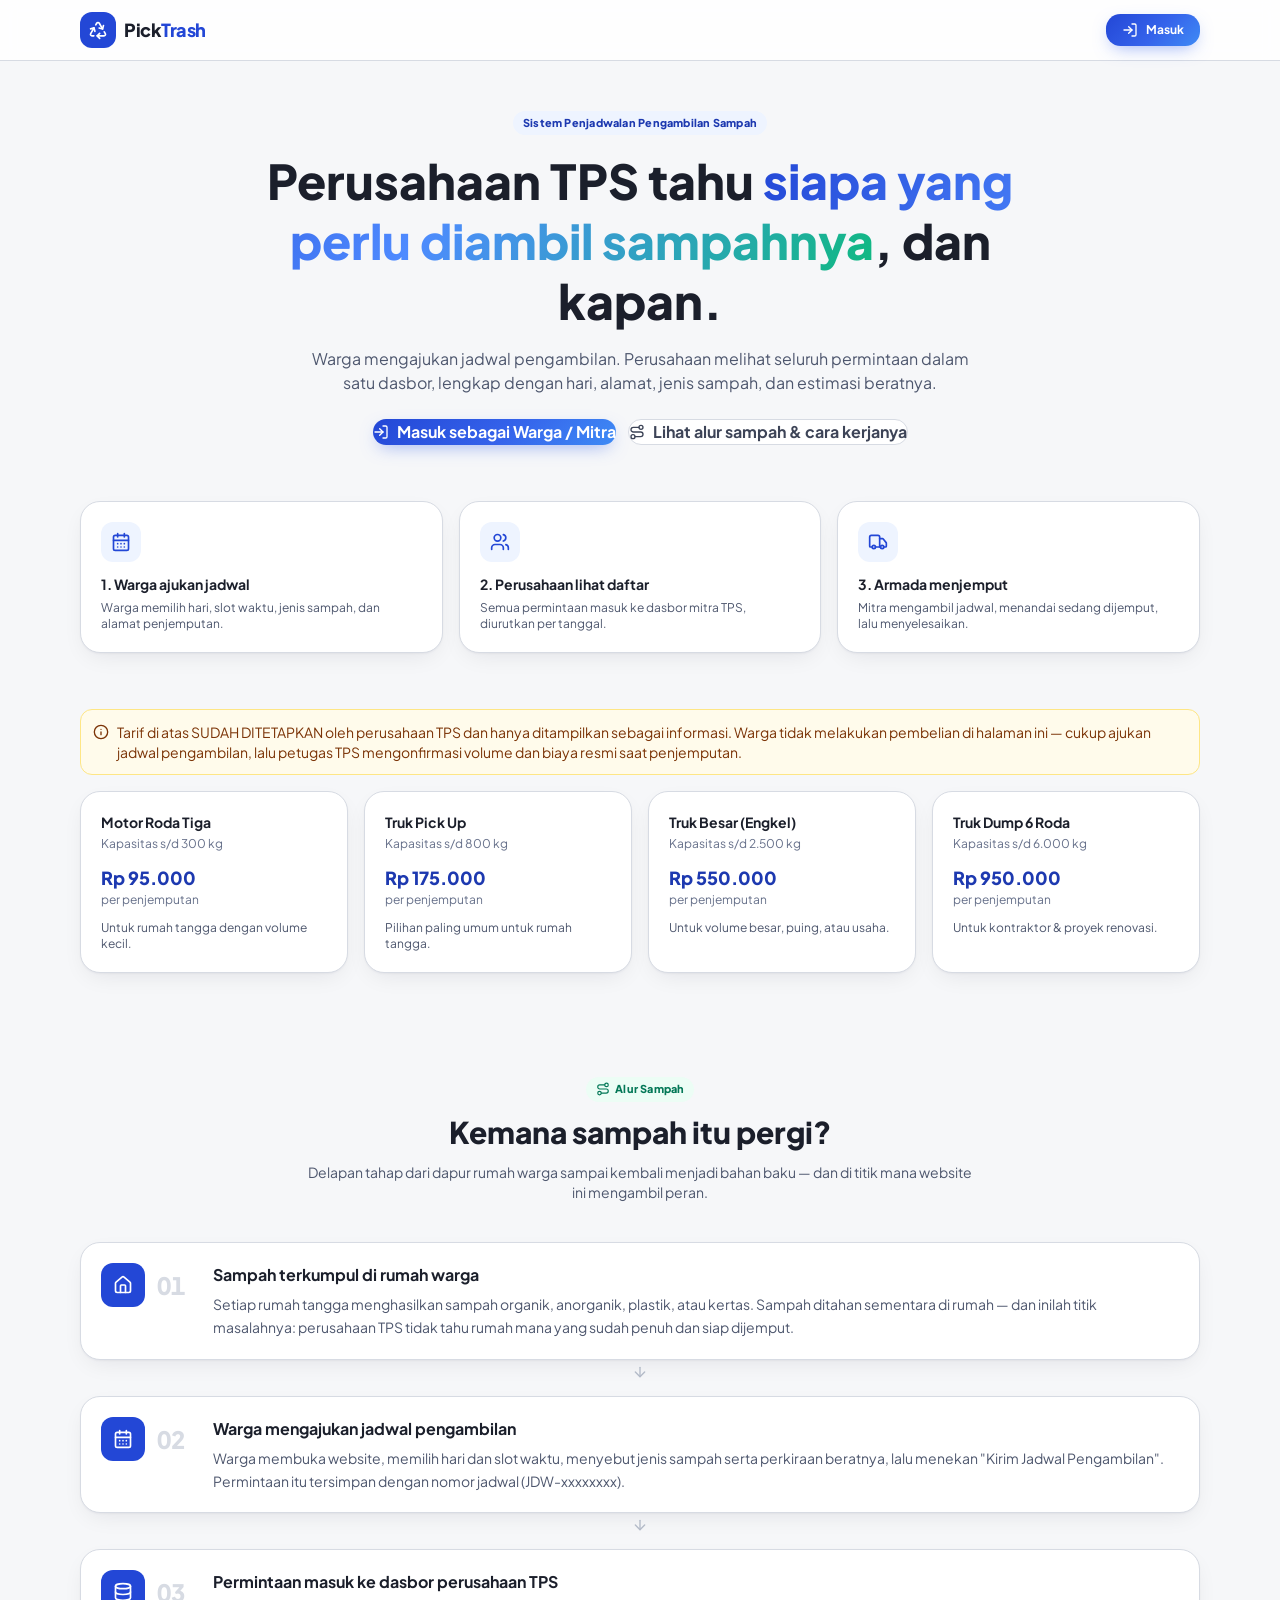
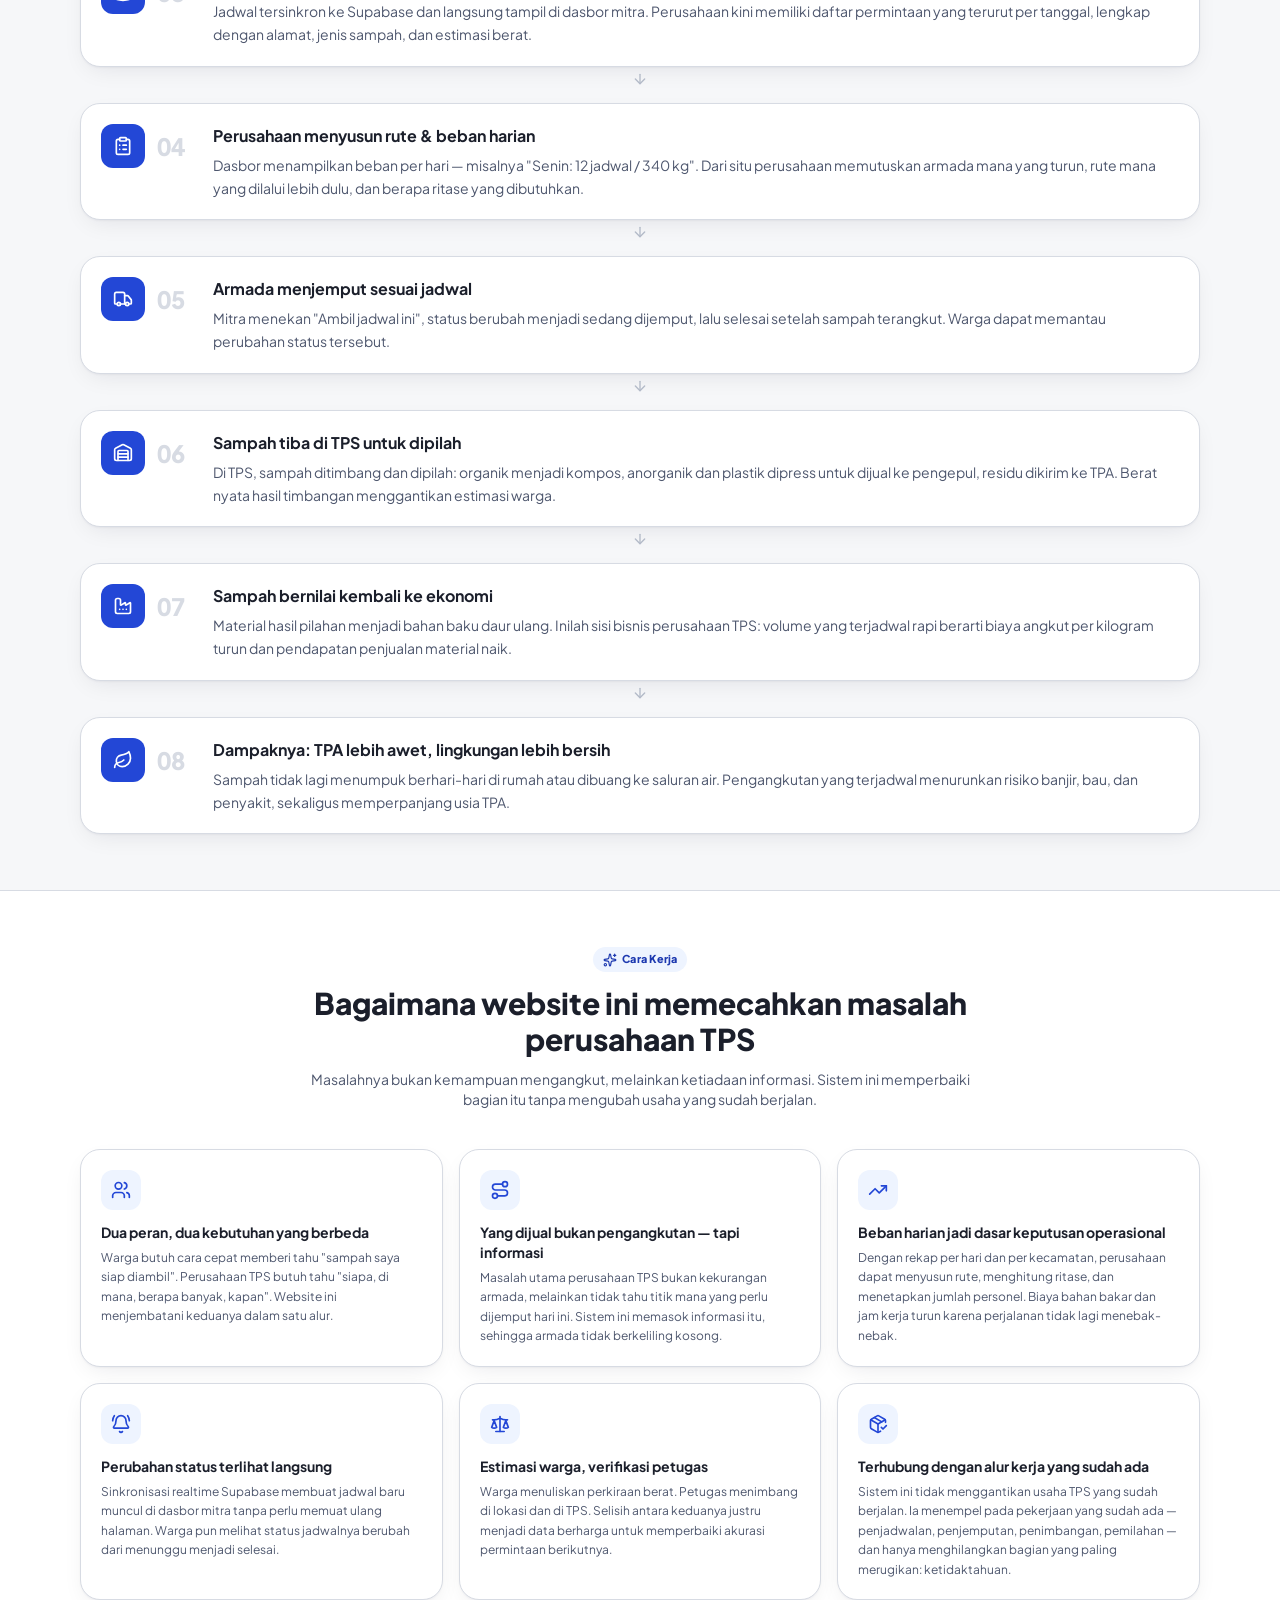
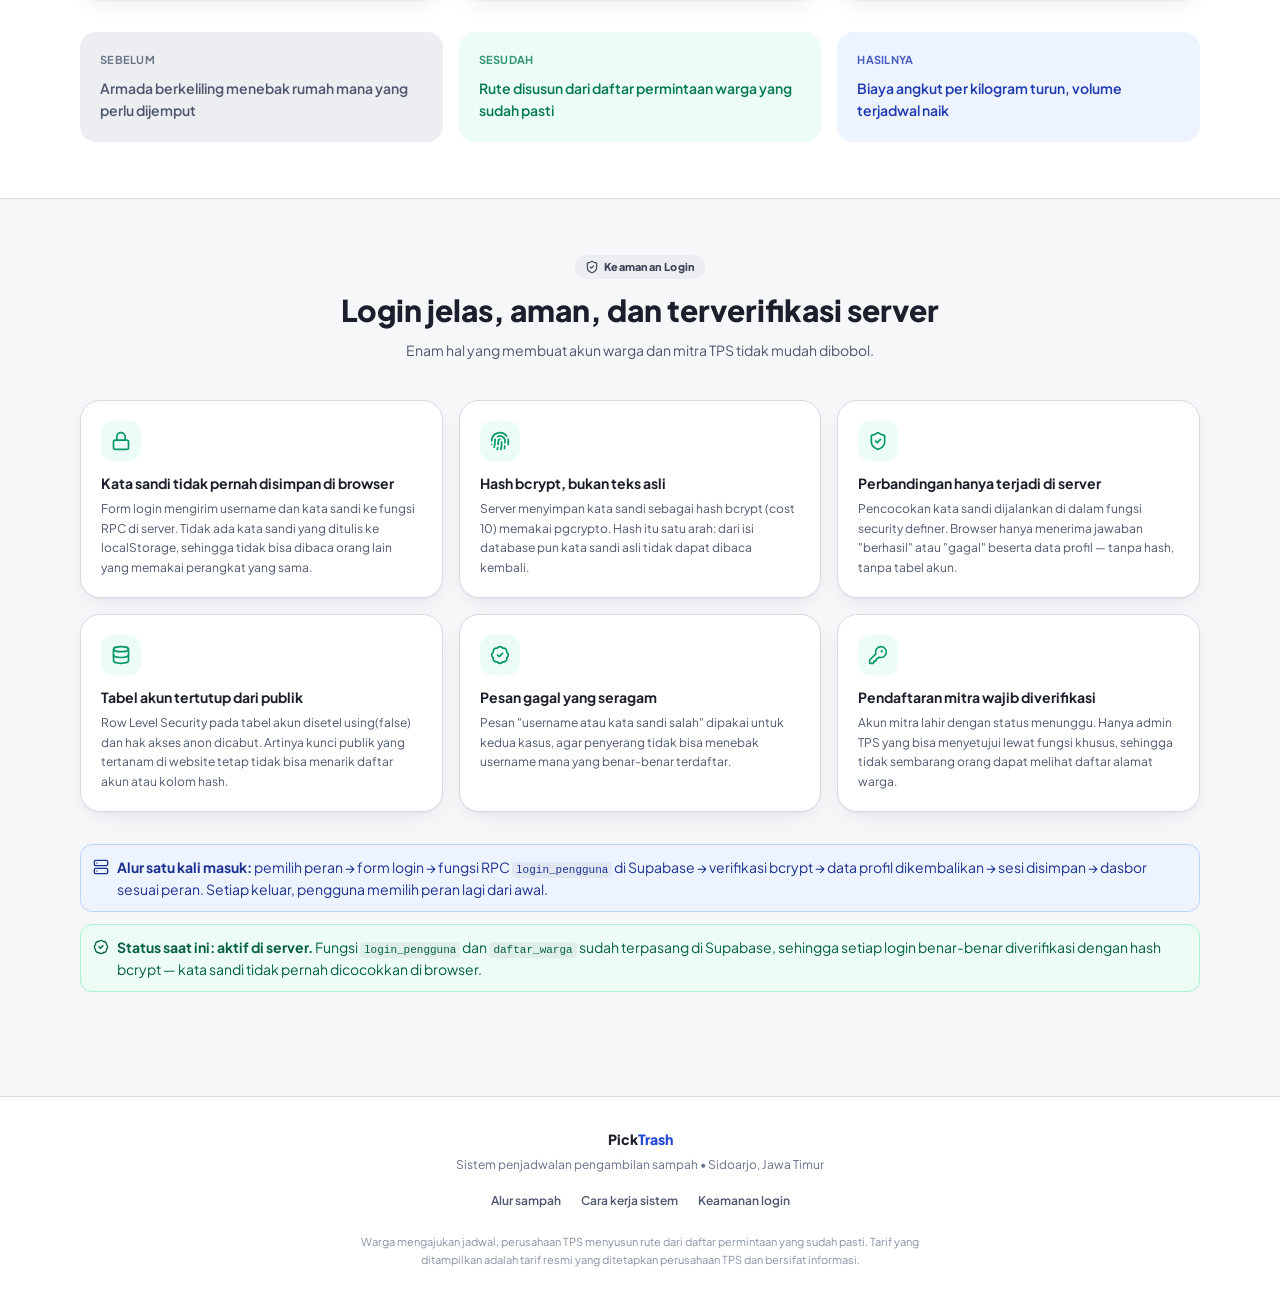
==== commit df22ab6d: "feat(penjelasan): alur sampah 8 tahap + cara kerja sistem + keamanan login (bcrypt/RPC Supabase), lo" ====
--- a/index.html
+++ b/index.html
@@ -4,9 +4,9 @@
     <meta charset="UTF-8" />
     <meta name="viewport" content="width=device-width, initial-scale=1.0, viewport-fit=cover" />
     <title>PickTrash — Sistem Penjadwalan Pengambilan Sampah</title>
-    <meta name="description" content="Sistem penjadwalan pengambilan sampah untuk perusahaan TPS & bank sampah di Sidoarjo. Warga mengajukan jadwal, perusahaan melihat daftar dan mengirim armada." />
+    <meta name="description" content="Sistem penjadwalan pengambilan sampah untuk perusahaan TPS & bank sampah di Sidoarjo. Warga mengajukan jadwal, perusahaan TPS melihat siapa yang perlu dijemput dan kapan. Dilengkapi penjelasan alur sampah dan login aman berbasis Supabase." />
     <meta property="og:title" content="PickTrash — Sistem Penjadwalan Pengambilan Sampah" />
-    <meta property="og:description" content="Sistem penjadwalan pengambilan sampah untuk perusahaan TPS & bank sampah di Sidoarjo. Warga mengajukan jadwal, perusahaan melihat daftar dan mengirim armada." />
+    <meta property="og:description" content="Sistem penjadwalan pengambilan sampah untuk perusahaan TPS & bank sampah di Sidoarjo. Warga mengajukan jadwal, perusahaan TPS melihat siapa yang perlu dijemput dan kapan. Dilengkapi penjelasan alur sampah dan login aman berbasis Supabase." />
     <meta property="og:type" content="website" />
     <meta name="twitter:card" content="summary_large_image" />
 
@@ -55,8 +55,8 @@
         } catch (e) {}
       })();
     </script>
-    <script type="module" crossorigin src="/assets/index-BgxaANNt.js"></script>
-    <link rel="stylesheet" crossorigin href="/assets/index-C3bUYheM.css">
+    <script type="module" crossorigin src="/assets/index-BiIWebkB.js"></script>
+    <link rel="stylesheet" crossorigin href="/assets/index-DZ-DttE8.css">
   </head>
   <body class="bg-ink-50 text-ink-900 dark:bg-ink-950 dark:text-ink-100 antialiased selection:bg-brand-200 selection:text-brand-950 font-sans transition-colors duration-200">
     <div id="root"></div>
--- a/assets/index-DZ-DttE8.css
+++ b/assets/index-DZ-DttE8.css
@@ -0,0 +1 @@
+.leaflet-pane,.leaflet-tile,.leaflet-marker-icon,.leaflet-marker-shadow,.leaflet-tile-container,.leaflet-pane>svg,.leaflet-pane>canvas,.leaflet-zoom-box,.leaflet-image-layer,.leaflet-layer{position:absolute;top:0;left:0}.leaflet-container{overflow:hidden}.leaflet-tile,.leaflet-marker-icon,.leaflet-marker-shadow{-webkit-user-select:none;user-select:none;-webkit-user-drag:none}.leaflet-tile::selection{background:0 0}.leaflet-safari .leaflet-tile{image-rendering:-webkit-optimize-contrast}.leaflet-safari .leaflet-tile-container{-webkit-transform-origin:0 0;width:1600px;height:1600px}.leaflet-marker-icon,.leaflet-marker-shadow{display:block}.leaflet-container .leaflet-overlay-pane svg{max-width:none!important;max-height:none!important}.leaflet-container .leaflet-marker-pane img,.leaflet-container .leaflet-shadow-pane img,.leaflet-container .leaflet-tile-pane img,.leaflet-container img.leaflet-image-layer,.leaflet-container .leaflet-tile{width:auto;padding:0;max-width:none!important;max-height:none!important}.leaflet-container img.leaflet-tile{mix-blend-mode:plus-lighter}.leaflet-container.leaflet-touch-zoom{-ms-touch-action:pan-x pan-y;touch-action:pan-x pan-y}.leaflet-container.leaflet-touch-drag{-ms-touch-action:pinch-zoom;touch-action:none;touch-action:pinch-zoom}.leaflet-container.leaflet-touch-drag.leaflet-touch-zoom{-ms-touch-action:none;touch-action:none}.leaflet-container{-webkit-tap-highlight-color:transparent}.leaflet-container a{-webkit-tap-highlight-color:#33b5e566}.leaflet-tile{filter:inherit;visibility:hidden}.leaflet-tile-loaded{visibility:inherit}.leaflet-zoom-box{box-sizing:border-box;z-index:800;width:0;height:0}.leaflet-overlay-pane svg{-moz-user-select:none}.leaflet-pane{z-index:400}.leaflet-tile-pane{z-index:200}.leaflet-overlay-pane{z-index:400}.leaflet-shadow-pane{z-index:500}.leaflet-marker-pane{z-index:600}.leaflet-tooltip-pane{z-index:650}.leaflet-popup-pane{z-index:700}.leaflet-map-pane canvas{z-index:100}.leaflet-map-pane svg{z-index:200}.leaflet-vml-shape{width:1px;height:1px}.lvml{behavior:url(#default#VML);display:inline-block;position:absolute}.leaflet-control{z-index:800;pointer-events:visiblePainted;pointer-events:auto;position:relative}.leaflet-top,.leaflet-bottom{z-index:1000;pointer-events:none;position:absolute}.leaflet-top{top:0}.leaflet-right{right:0}.leaflet-bottom{bottom:0}.leaflet-left{left:0}.leaflet-control{float:left;clear:both}.leaflet-right .leaflet-control{float:right}.leaflet-top .leaflet-control{margin-top:10px}.leaflet-bottom .leaflet-control{margin-bottom:10px}.leaflet-left .leaflet-control{margin-left:10px}.leaflet-right .leaflet-control{margin-right:10px}.leaflet-fade-anim .leaflet-popup{opacity:0;transition:opacity .2s linear}.leaflet-fade-anim .leaflet-map-pane .leaflet-popup{opacity:1}.leaflet-zoom-animated{transform-origin:0 0}svg.leaflet-zoom-animated{will-change:transform}.leaflet-zoom-anim .leaflet-zoom-animated{-webkit-transition:-webkit-transform .25s cubic-bezier(0,0,.25,1);-moz-transition:-moz-transform .25s cubic-bezier(0,0,.25,1);transition:transform .25s cubic-bezier(0,0,.25,1)}.leaflet-zoom-anim .leaflet-tile,.leaflet-pan-anim .leaflet-tile{transition:none}.leaflet-zoom-anim .leaflet-zoom-hide{visibility:hidden}.leaflet-interactive{cursor:pointer}.leaflet-grab{cursor:-webkit-grab;cursor:-moz-grab;cursor:grab}.leaflet-crosshair,.leaflet-crosshair .leaflet-interactive{cursor:crosshair}.leaflet-popup-pane,.leaflet-control{cursor:auto}.leaflet-dragging .leaflet-grab,.leaflet-dragging .leaflet-grab .leaflet-interactive,.leaflet-dragging .leaflet-marker-draggable{cursor:move;cursor:-webkit-grabbing;cursor:-moz-grabbing;cursor:grabbing}.leaflet-marker-icon,.leaflet-marker-shadow,.leaflet-image-layer,.leaflet-pane>svg path,.leaflet-tile-container{pointer-events:none}.leaflet-marker-icon.leaflet-interactive,.leaflet-image-layer.leaflet-interactive,.leaflet-pane>svg path.leaflet-interactive,svg.leaflet-image-layer.leaflet-interactive path{pointer-events:visiblePainted;pointer-events:auto}.leaflet-container{outline-offset:1px;background:#ddd}.leaflet-container a{color:#0078a8}.leaflet-zoom-box{background:#ffffff80;border:2px dotted #38f}.leaflet-container{font-family:Helvetica Neue,Arial,Helvetica,sans-serif;font-size:.75rem;line-height:1.5}.leaflet-bar{border-radius:4px;box-shadow:0 1px 5px #000000a6}.leaflet-bar a{text-align:center;color:#000;background-color:#fff;border-bottom:1px solid #ccc;width:26px;height:26px;line-height:26px;text-decoration:none;display:block}.leaflet-bar a,.leaflet-control-layers-toggle{background-position:50%;background-repeat:no-repeat;display:block}.leaflet-bar a:hover,.leaflet-bar a:focus{background-color:#f4f4f4}.leaflet-bar a:first-child{border-top-left-radius:4px;border-top-right-radius:4px}.leaflet-bar a:last-child{border-bottom:none;border-bottom-right-radius:4px;border-bottom-left-radius:4px}.leaflet-bar a.leaflet-disabled{cursor:default;color:#bbb;background-color:#f4f4f4}.leaflet-touch .leaflet-bar a{width:30px;height:30px;line-height:30px}.leaflet-touch .leaflet-bar a:first-child{border-top-left-radius:2px;border-top-right-radius:2px}.leaflet-touch .leaflet-bar a:last-child{border-bottom-right-radius:2px;border-bottom-left-radius:2px}.leaflet-control-zoom-in,.leaflet-control-zoom-out{text-indent:1px;font:700 18px Lucida Console,Monaco,monospace}.leaflet-touch .leaflet-control-zoom-in,.leaflet-touch .leaflet-control-zoom-out{font-size:22px}.leaflet-control-layers{background:#fff;border-radius:5px;box-shadow:0 1px 5px #0006}.leaflet-control-layers-toggle{background-image:url([data-uri]);width:36px;height:36px}.leaflet-retina .leaflet-control-layers-toggle{background-image:url([data-uri]);background-size:26px 26px}.leaflet-touch .leaflet-control-layers-toggle{width:44px;height:44px}.leaflet-control-layers .leaflet-control-layers-list,.leaflet-control-layers-expanded .leaflet-control-layers-toggle{display:none}.leaflet-control-layers-expanded .leaflet-control-layers-list{display:block;position:relative}.leaflet-control-layers-expanded{color:#333;background:#fff;padding:6px 10px 6px 6px}.leaflet-control-layers-scrollbar{padding-right:5px;overflow:hidden scroll}.leaflet-control-layers-selector{margin-top:2px;position:relative;top:1px}.leaflet-control-layers label{font-size:1.08333em;display:block}.leaflet-control-layers-separator{border-top:1px solid #ddd;height:0;margin:5px -10px 5px -6px}.leaflet-default-icon-path{background-image:url([data-uri])}.leaflet-container .leaflet-control-attribution{background:#fffc;margin:0}.leaflet-control-attribution,.leaflet-control-scale-line{color:#333;padding:0 5px;line-height:1.4}.leaflet-control-attribution a{text-decoration:none}.leaflet-control-attribution a:hover,.leaflet-control-attribution a:focus{text-decoration:underline}.leaflet-attribution-flag{width:1em;height:.6669em;vertical-align:baseline!important;display:inline!important}.leaflet-left .leaflet-control-scale{margin-left:5px}.leaflet-bottom .leaflet-control-scale{margin-bottom:5px}.leaflet-control-scale-line{white-space:nowrap;box-sizing:border-box;text-shadow:1px 1px #fff;background:#fffc;border:2px solid #777;border-top:none;padding:2px 5px 1px;line-height:1.1}.leaflet-control-scale-line:not(:first-child){border-top:2px solid #777;border-bottom:none;margin-top:-2px}.leaflet-control-scale-line:not(:first-child):not(:last-child){border-bottom:2px solid #777}.leaflet-touch .leaflet-control-attribution,.leaflet-touch .leaflet-control-layers,.leaflet-touch .leaflet-bar{box-shadow:none}.leaflet-touch .leaflet-control-layers,.leaflet-touch .leaflet-bar{background-clip:padding-box;border:2px solid #0003}.leaflet-popup{text-align:center;margin-bottom:20px;position:absolute}.leaflet-popup-content-wrapper{text-align:left;border-radius:12px;padding:1px}.leaflet-popup-content{min-height:1px;margin:13px 24px 13px 20px;font-size:1.08333em;line-height:1.3}.leaflet-popup-content p{margin:1.3em 0}.leaflet-popup-tip-container{pointer-events:none;width:40px;height:20px;margin-top:-1px;margin-left:-20px;position:absolute;left:50%;overflow:hidden}.leaflet-popup-tip{pointer-events:auto;width:17px;height:17px;margin:-10px auto 0;padding:1px;transform:rotate(45deg)}.leaflet-popup-content-wrapper,.leaflet-popup-tip{color:#333;background:#fff;box-shadow:0 3px 14px #0006}.leaflet-container a.leaflet-popup-close-button{text-align:center;color:#757575;background:0 0;border:none;width:24px;height:24px;font:16px/24px Tahoma,Verdana,sans-serif;text-decoration:none;position:absolute;top:0;right:0}.leaflet-container a.leaflet-popup-close-button:hover,.leaflet-container a.leaflet-popup-close-button:focus{color:#585858}.leaflet-popup-scrolled{overflow:auto}.leaflet-oldie .leaflet-popup-content-wrapper{-ms-zoom:1}.leaflet-oldie .leaflet-popup-tip{-ms-filter:"progid:DXImageTransform.Microsoft.Matrix(M11=0.70710678, M12=0.70710678, M21=-0.70710678, M22=0.70710678)";width:24px;filter:progid:DXImageTransform.Microsoft.Matrix(M11=.707107, M12=.707107, M21=-.707107, M22=.707107);margin:0 auto}.leaflet-oldie .leaflet-control-zoom,.leaflet-oldie .leaflet-control-layers,.leaflet-oldie .leaflet-popup-content-wrapper,.leaflet-oldie .leaflet-popup-tip{border:1px solid #999}.leaflet-div-icon{background:#fff;border:1px solid #666}.leaflet-tooltip{color:#222;white-space:nowrap;-webkit-user-select:none;user-select:none;pointer-events:none;background-color:#fff;border:1px solid #fff;border-radius:3px;padding:6px;position:absolute;box-shadow:0 1px 3px #0006}.leaflet-tooltip.leaflet-interactive{cursor:pointer;pointer-events:auto}.leaflet-tooltip-top:before,.leaflet-tooltip-bottom:before,.leaflet-tooltip-left:before,.leaflet-tooltip-right:before{pointer-events:none;content:"";background:0 0;border:6px solid #0000;position:absolute}.leaflet-tooltip-bottom{margin-top:6px}.leaflet-tooltip-top{margin-top:-6px}.leaflet-tooltip-bottom:before,.leaflet-tooltip-top:before{margin-left:-6px;left:50%}.leaflet-tooltip-top:before{border-top-color:#fff;margin-bottom:-12px;bottom:0}.leaflet-tooltip-bottom:before{border-bottom-color:#fff;margin-top:-12px;margin-left:-6px;top:0}.leaflet-tooltip-left{margin-left:-6px}.leaflet-tooltip-right{margin-left:6px}.leaflet-tooltip-left:before,.leaflet-tooltip-right:before{margin-top:-6px;top:50%}.leaflet-tooltip-left:before{border-left-color:#fff;margin-right:-12px;right:0}.leaflet-tooltip-right:before{border-right-color:#fff;margin-left:-12px;left:0}@media print{.leaflet-control{-webkit-print-color-adjust:exact;print-color-adjust:exact}}@layer properties{@supports (((-webkit-hyphens:none)) and (not (margin-trim:inline))) or ((-moz-orient:inline) and (not (color:rgb(from red r g b)))){*,:before,:after,::backdrop{--tw-translate-x:0;--tw-translate-y:0;--tw-translate-z:0;--tw-space-y-reverse:0;--tw-border-style:solid;--tw-leading:initial;--tw-font-weight:initial;--tw-tracking:initial;--tw-ordinal:initial;--tw-slashed-zero:initial;--tw-numeric-figure:initial;--tw-numeric-spacing:initial;--tw-numeric-fraction:initial;--tw-shadow:0 0 #0000;--tw-shadow-color:initial;--tw-shadow-alpha:100%;--tw-inset-shadow:0 0 #0000;--tw-inset-shadow-color:initial;--tw-inset-shadow-alpha:100%;--tw-ring-color:initial;--tw-ring-shadow:0 0 #0000;--tw-inset-ring-color:initial;--tw-inset-ring-shadow:0 0 #0000;--tw-ring-inset:initial;--tw-ring-offset-width:0px;--tw-ring-offset-color:#fff;--tw-ring-offset-shadow:0 0 #0000;--tw-blur:initial;--tw-brightness:initial;--tw-contrast:initial;--tw-grayscale:initial;--tw-hue-rotate:initial;--tw-invert:initial;--tw-opacity:initial;--tw-saturate:initial;--tw-sepia:initial;--tw-drop-shadow:initial;--tw-drop-shadow-color:initial;--tw-drop-shadow-alpha:100%;--tw-drop-shadow-size:initial;--tw-backdrop-blur:initial;--tw-backdrop-brightness:initial;--tw-backdrop-contrast:initial;--tw-backdrop-grayscale:initial;--tw-backdrop-hue-rotate:initial;--tw-backdrop-invert:initial;--tw-backdrop-opacity:initial;--tw-backdrop-saturate:initial;--tw-backdrop-sepia:initial;--tw-duration:initial}}}@layer theme{:root,:host{--font-sans:"Plus Jakarta Sans", system-ui, -apple-system, BlinkMacSystemFont, "Segoe UI", Roboto, Oxygen, Ubuntu, Cantarell, sans-serif;--font-mono:ui-monospace, SFMono-Regular, Menlo, Monaco, Consolas, "Liberation Mono", "Courier New", monospace;--color-red-50:oklch(97.1% .013 17.38);--color-red-200:oklch(88.5% .062 18.334);--color-red-300:oklch(80.8% .114 19.571);--color-red-400:oklch(70.4% .191 22.216);--color-red-600:oklch(57.7% .245 27.325);--color-red-700:oklch(50.5% .213 27.518);--color-red-900:oklch(39.6% .141 25.723);--color-red-950:oklch(25.8% .092 26.042);--color-amber-50:oklch(98.7% .022 95.277);--color-amber-200:oklch(92.4% .12 95.746);--color-amber-300:oklch(87.9% .169 91.605);--color-amber-400:oklch(82.8% .189 84.429);--color-amber-500:oklch(76.9% .188 70.08);--color-amber-600:oklch(66.6% .179 58.318);--color-amber-700:oklch(55.5% .163 48.998);--color-amber-900:oklch(41.4% .112 45.904);--color-amber-950:oklch(27.9% .077 45.635);--color-sky-50:oklch(97.7% .013 236.62);--color-sky-200:oklch(90.1% .058 230.902);--color-sky-300:oklch(82.8% .111 230.318);--color-sky-400:oklch(74.6% .16 232.661);--color-sky-500:oklch(68.5% .169 237.323);--color-sky-600:oklch(58.8% .158 241.966);--color-sky-700:oklch(50% .134 242.749);--color-sky-900:oklch(39.1% .09 240.876);--color-sky-950:oklch(29.3% .066 243.157);--color-black:#000;--color-white:#fff;--spacing:.25rem;--container-md:28rem;--container-xl:36rem;--container-2xl:42rem;--container-3xl:48rem;--container-6xl:72rem;--text-xs:.75rem;--text-xs--line-height:calc(1 / .75);--text-sm:.875rem;--text-sm--line-height:calc(1.25 / .875);--text-base:1rem;--text-base--line-height:calc(1.5 / 1);--text-lg:1.125rem;--text-lg--line-height:calc(1.75 / 1.125);--text-2xl:1.5rem;--text-2xl--line-height:calc(2 / 1.5);--text-3xl:1.875rem;--text-3xl--line-height:calc(2.25 / 1.875);--text-5xl:3rem;--text-5xl--line-height:1;--font-weight-semibold:600;--font-weight-bold:700;--font-weight-extrabold:800;--font-weight-black:900;--tracking-tight:-.025em;--tracking-wide:.025em;--leading-tight:1.25;--leading-relaxed:1.625;--radius-md:.375rem;--radius-xl:.75rem;--radius-2xl:1rem;--blur-sm:8px;--default-transition-duration:.15s;--default-transition-timing-function:cubic-bezier(.4, 0, .2, 1);--default-font-family:var(--font-sans);--default-mono-font-family:var(--font-mono);--color-brand-50:#eef4ff;--color-brand-100:#d9e6ff;--color-brand-200:#bcd3ff;--color-brand-300:#8eb5ff;--color-brand-400:#598cff;--color-brand-500:#3563eb;--color-brand-600:#2347d6;--color-brand-700:#1d39b0;--color-brand-800:#1c3290;--color-brand-900:#1c2f74;--color-brand-950:#141e47;--color-eco-50:#ecfdf5;--color-eco-100:#d1fae5;--color-eco-200:#a7f3d0;--color-eco-300:#6ee7b7;--color-eco-400:#34d399;--color-eco-500:#10b981;--color-eco-600:#059669;--color-eco-700:#047857;--color-eco-800:#065f46;--color-eco-900:#064e3b;--color-eco-950:#032b21;--color-ink-50:#f6f7f9;--color-ink-100:#eceef2;--color-ink-200:#d7dbe3;--color-ink-300:#b3bac8;--color-ink-400:#8791a5;--color-ink-500:#66708a;--color-ink-600:#4e576e;--color-ink-700:#3d4457;--color-ink-800:#2b3040;--color-ink-900:#1b1f2b;--color-ink-950:#0e111a;--shadow-soft:0 1px 2px #1018280a, 0 8px 24px -8px #1018281a}}@layer base{*,:after,:before,::backdrop{box-sizing:border-box;border:0 solid;margin:0;padding:0}::file-selector-button{box-sizing:border-box;border:0 solid;margin:0;padding:0}html,:host{-webkit-text-size-adjust:100%;tab-size:4;line-height:1.5;font-family:var(--default-font-family,-apple-system, BlinkMacSystemFont, "Segoe UI", Roboto, "Helvetica Neue", "Noto Sans", Arial, sans-serif, "Apple Color Emoji", "Segoe UI Emoji", "Segoe UI Symbol", "Noto Color Emoji");font-feature-settings:var(--default-font-feature-settings,normal);font-variation-settings:var(--default-font-variation-settings,normal);-webkit-tap-highlight-color:transparent}hr{height:0;color:inherit;border-top-width:1px}abbr:where([title]){-webkit-text-decoration:underline dotted;text-decoration:underline dotted}h1,h2,h3,h4,h5,h6{font-size:inherit;font-weight:inherit}a{color:inherit;-webkit-text-decoration:inherit;-webkit-text-decoration:inherit;-webkit-text-decoration:inherit;-webkit-text-decoration:inherit;text-decoration:inherit}b,strong{font-weight:bolder}code,kbd,samp,pre{font-family:var(--default-mono-font-family,ui-monospace, SFMono-Regular, Menlo, Monaco, Consolas, "Liberation Mono", "Courier New", monospace);font-feature-settings:var(--default-mono-font-feature-settings,normal);font-variation-settings:var(--default-mono-font-variation-settings,normal);font-size:1em}small{font-size:80%}sub,sup{vertical-align:baseline;font-size:75%;line-height:0;position:relative}sub{bottom:-.25em}sup{top:-.5em}table{text-indent:0;border-color:inherit;border-collapse:collapse}:-moz-focusring:where(:not(iframe)){outline:auto}progress{vertical-align:baseline}summary{display:list-item}ol,ul,menu{list-style:none}img,svg,video,canvas,audio,iframe,embed,object{vertical-align:middle;display:block}img,video{max-width:100%;height:auto}button,input,select,optgroup,textarea{font:inherit;font-feature-settings:inherit;font-variation-settings:inherit;letter-spacing:inherit;color:inherit;opacity:1;background-color:#0000;border-radius:0}::file-selector-button{font:inherit;font-feature-settings:inherit;font-variation-settings:inherit;letter-spacing:inherit;color:inherit;opacity:1;background-color:#0000;border-radius:0}:where(select:is([multiple],[size])) optgroup{font-weight:bolder}:where(select:is([multiple],[size])) optgroup option{padding-inline-start:20px}::file-selector-button{margin-inline-end:4px}::placeholder{opacity:1}@supports (not ((-webkit-appearance:-apple-pay-button))) or (contain-intrinsic-size:1px){::placeholder{color:currentColor}@supports (color:color-mix(in lab, red, red)){::placeholder{color:color-mix(in oklab, currentcolor 50%, transparent)}}}textarea{resize:vertical}::-webkit-search-decoration{-webkit-appearance:none}::-webkit-date-and-time-value{min-height:1lh;text-align:inherit}::-webkit-datetime-edit{display:inline-flex}::-webkit-datetime-edit-fields-wrapper{padding:0}::-webkit-datetime-edit{padding-block:0}::-webkit-datetime-edit-year-field{padding-block:0}::-webkit-datetime-edit-month-field{padding-block:0}::-webkit-datetime-edit-day-field{padding-block:0}::-webkit-datetime-edit-hour-field{padding-block:0}::-webkit-datetime-edit-minute-field{padding-block:0}::-webkit-datetime-edit-second-field{padding-block:0}::-webkit-datetime-edit-millisecond-field{padding-block:0}::-webkit-datetime-edit-meridiem-field{padding-block:0}::-webkit-calendar-picker-indicator{line-height:1}:-moz-ui-invalid{box-shadow:none}button,input:where([type=button],[type=reset],[type=submit]){appearance:button}::file-selector-button{appearance:button}::-webkit-inner-spin-button{height:auto}::-webkit-outer-spin-button{height:auto}[hidden]:where(:not([hidden=until-found])){display:none!important}html{scroll-behavior:smooth;-webkit-text-size-adjust:100%}body{font-family:var(--font-sans);font-feature-settings:"cv02", "cv03", "cv04", "cv11";text-rendering:optimizelegibility}:where(button,a,input,select,textarea,[role=button]):focus-visible{outline:2px solid var(--color-brand-500);outline-offset:2px;border-radius:.75rem}::selection{background:var(--color-brand-200);color:var(--color-brand-950)}.dark ::selection{background:var(--color-brand-800);color:#fff}select option,select optgroup{color:#0f172a;background-color:#fff}.dark select option,.dark select optgroup{color:#e7ebf3;background-color:#1b1f2b}}@layer components;@layer utilities{.absolute{position:absolute}.fixed{position:fixed}.relative{position:relative}.static{position:static}.sticky{position:sticky}.inset-0{inset:0}.top-0{top:0}.top-1\/2{top:50%}.right-3{right:calc(var(--spacing) * 3)}.z-40{z-index:40}.z-50{z-index:50}.container{width:100%}@media (width>=40rem){.container{max-width:40rem}}@media (width>=48rem){.container{max-width:48rem}}@media (width>=64rem){.container{max-width:64rem}}@media (width>=80rem){.container{max-width:80rem}}@media (width>=96rem){.container{max-width:96rem}}.mx-auto{margin-inline:auto}.mt-0\.5{margin-top:calc(var(--spacing) * .5)}.mt-1{margin-top:var(--spacing)}.mt-1\.5{margin-top:calc(var(--spacing) * 1.5)}.mt-2{margin-top:calc(var(--spacing) * 2)}.mt-3{margin-top:calc(var(--spacing) * 3)}.mt-4{margin-top:calc(var(--spacing) * 4)}.mt-5{margin-top:calc(var(--spacing) * 5)}.mt-6{margin-top:calc(var(--spacing) * 6)}.mt-8{margin-top:calc(var(--spacing) * 8)}.mt-10{margin-top:calc(var(--spacing) * 10)}.mt-12{margin-top:calc(var(--spacing) * 12)}.mt-14{margin-top:calc(var(--spacing) * 14)}.mb-1\.5{margin-bottom:calc(var(--spacing) * 1.5)}.mb-2{margin-bottom:calc(var(--spacing) * 2)}.mb-3{margin-bottom:calc(var(--spacing) * 3)}.mb-4{margin-bottom:calc(var(--spacing) * 4)}.mb-6{margin-bottom:calc(var(--spacing) * 6)}.ml-auto{margin-left:auto}.block{display:block}.flex{display:flex}.grid{display:grid}.hidden{display:none}.inline-flex{display:inline-flex}.table{display:table}.h-1\.5{height:calc(var(--spacing) * 1.5)}.h-3{height:calc(var(--spacing) * 3)}.h-3\.5{height:calc(var(--spacing) * 3.5)}.h-4{height:calc(var(--spacing) * 4)}.h-5{height:calc(var(--spacing) * 5)}.h-9{height:calc(var(--spacing) * 9)}.h-10{height:calc(var(--spacing) * 10)}.h-11{height:calc(var(--spacing) * 11)}.min-h-screen{min-height:100vh}.w-1\.5{width:calc(var(--spacing) * 1.5)}.w-3{width:calc(var(--spacing) * 3)}.w-3\.5{width:calc(var(--spacing) * 3.5)}.w-4{width:calc(var(--spacing) * 4)}.w-5{width:calc(var(--spacing) * 5)}.w-9{width:calc(var(--spacing) * 9)}.w-10{width:calc(var(--spacing) * 10)}.w-11{width:calc(var(--spacing) * 11)}.w-full{width:100%}.max-w-2xl{max-width:var(--container-2xl)}.max-w-3xl{max-width:var(--container-3xl)}.max-w-6xl{max-width:var(--container-6xl)}.max-w-md{max-width:var(--container-md)}.max-w-xl{max-width:var(--container-xl)}.min-w-0{min-width:0}.flex-1{flex:1}.shrink-0{flex-shrink:0}.-translate-y-1\/2{--tw-translate-y:calc(calc(1 / 2 * 100%) * -1);translate:var(--tw-translate-x) var(--tw-translate-y)}.cursor-pointer{cursor:pointer}.grid-cols-2{grid-template-columns:repeat(2,minmax(0,1fr))}.flex-col{flex-direction:column}.flex-wrap{flex-wrap:wrap}.items-center{align-items:center}.items-end{align-items:flex-end}.items-start{align-items:flex-start}.justify-between{justify-content:space-between}.justify-center{justify-content:center}.gap-1{gap:var(--spacing)}.gap-1\.5{gap:calc(var(--spacing) * 1.5)}.gap-2{gap:calc(var(--spacing) * 2)}.gap-3{gap:calc(var(--spacing) * 3)}.gap-4{gap:calc(var(--spacing) * 4)}.gap-6{gap:calc(var(--spacing) * 6)}:where(.space-y-1>:not(:last-child)){--tw-space-y-reverse:0;margin-block-start:calc(var(--spacing) * var(--tw-space-y-reverse));margin-block-end:calc(var(--spacing) * calc(1 - var(--tw-space-y-reverse)))}:where(.space-y-3>:not(:last-child)){--tw-space-y-reverse:0;margin-block-start:calc(calc(var(--spacing) * 3) * var(--tw-space-y-reverse));margin-block-end:calc(calc(var(--spacing) * 3) * calc(1 - var(--tw-space-y-reverse)))}:where(.space-y-4>:not(:last-child)){--tw-space-y-reverse:0;margin-block-start:calc(calc(var(--spacing) * 4) * var(--tw-space-y-reverse));margin-block-end:calc(calc(var(--spacing) * 4) * calc(1 - var(--tw-space-y-reverse)))}.gap-x-4{column-gap:calc(var(--spacing) * 4)}.gap-x-5{column-gap:calc(var(--spacing) * 5)}.gap-y-1{row-gap:var(--spacing)}.gap-y-2{row-gap:calc(var(--spacing) * 2)}.self-center{align-self:center}.truncate{text-overflow:ellipsis;white-space:nowrap;overflow:hidden}.overflow-y-auto{overflow-y:auto}.rounded{border-radius:.25rem}.rounded-2xl{border-radius:var(--radius-2xl)}.rounded-full{border-radius:2147483647px}.rounded-md{border-radius:var(--radius-md)}.rounded-xl{border-radius:var(--radius-xl)}.border{border-style:var(--tw-border-style);border-width:1px}.border-y{border-block-style:var(--tw-border-style);border-block-width:1px}.border-t{border-top-style:var(--tw-border-style);border-top-width:1px}.border-b{border-bottom-style:var(--tw-border-style);border-bottom-width:1px}.border-amber-200{border-color:var(--color-amber-200)}.border-brand-200{border-color:var(--color-brand-200)}.border-brand-500{border-color:var(--color-brand-500)}.border-eco-200{border-color:var(--color-eco-200)}.border-ink-100{border-color:var(--color-ink-100)}.border-ink-200{border-color:var(--color-ink-200)}.border-red-200{border-color:var(--color-red-200)}.border-sky-200{border-color:var(--color-sky-200)}.bg-amber-50{background-color:var(--color-amber-50)}.bg-amber-500{background-color:var(--color-amber-500)}.bg-black\/5{background-color:#0000000d}@supports (color:color-mix(in lab, red, red)){.bg-black\/5{background-color:color-mix(in oklab, var(--color-black) 5%, transparent)}}.bg-brand-50{background-color:var(--color-brand-50)}.bg-brand-500{background-color:var(--color-brand-500)}.bg-brand-600{background-color:var(--color-brand-600)}.bg-eco-50{background-color:var(--color-eco-50)}.bg-eco-100{background-color:var(--color-eco-100)}.bg-eco-500{background-color:var(--color-eco-500)}.bg-ink-50{background-color:var(--color-ink-50)}.bg-ink-100{background-color:var(--color-ink-100)}.bg-ink-400{background-color:var(--color-ink-400)}.bg-ink-950\/60{background-color:#0e111a99}@supports (color:color-mix(in lab, red, red)){.bg-ink-950\/60{background-color:color-mix(in oklab, var(--color-ink-950) 60%, transparent)}}.bg-red-50{background-color:var(--color-red-50)}.bg-sky-50{background-color:var(--color-sky-50)}.bg-sky-500{background-color:var(--color-sky-500)}.bg-white{background-color:var(--color-white)}.bg-white\/85{background-color:#ffffffd9}@supports (color:color-mix(in lab, red, red)){.bg-white\/85{background-color:color-mix(in oklab, var(--color-white) 85%, transparent)}}.p-3{padding:calc(var(--spacing) * 3)}.p-4{padding:calc(var(--spacing) * 4)}.p-5{padding:calc(var(--spacing) * 5)}.p-6{padding:calc(var(--spacing) * 6)}.\!px-3{padding-inline:calc(var(--spacing) * 3)!important}.\!px-4{padding-inline:calc(var(--spacing) * 4)!important}.px-1{padding-inline:var(--spacing)}.px-1\.5{padding-inline:calc(var(--spacing) * 1.5)}.px-2\.5{padding-inline:calc(var(--spacing) * 2.5)}.px-3{padding-inline:calc(var(--spacing) * 3)}.px-3\.5{padding-inline:calc(var(--spacing) * 3.5)}.px-4{padding-inline:calc(var(--spacing) * 4)}.\!py-1\.5{padding-block:calc(var(--spacing) * 1.5)!important}.\!py-2{padding-block:calc(var(--spacing) * 2)!important}.py-0\.5{padding-block:calc(var(--spacing) * .5)}.py-1{padding-block:var(--spacing)}.py-2{padding-block:calc(var(--spacing) * 2)}.py-2\.5{padding-block:calc(var(--spacing) * 2.5)}.py-3{padding-block:calc(var(--spacing) * 3)}.py-8{padding-block:calc(var(--spacing) * 8)}.py-12{padding-block:calc(var(--spacing) * 12)}.py-14{padding-block:calc(var(--spacing) * 14)}.pt-3{padding-top:calc(var(--spacing) * 3)}.pt-4{padding-top:calc(var(--spacing) * 4)}.pr-11{padding-right:calc(var(--spacing) * 11)}.text-center{text-align:center}.font-sans{font-family:var(--font-sans)}.text-2xl{font-size:var(--text-2xl);line-height:var(--tw-leading,var(--text-2xl--line-height))}.text-3xl{font-size:var(--text-3xl);line-height:var(--tw-leading,var(--text-3xl--line-height))}.text-base{font-size:var(--text-base);line-height:var(--tw-leading,var(--text-base--line-height))}.text-lg{font-size:var(--text-lg);line-height:var(--tw-leading,var(--text-lg--line-height))}.text-sm{font-size:var(--text-sm);line-height:var(--tw-leading,var(--text-sm--line-height))}.text-xs{font-size:var(--text-xs);line-height:var(--tw-leading,var(--text-xs--line-height))}.text-\[11px\]{font-size:11px}.leading-relaxed{--tw-leading:var(--leading-relaxed);line-height:var(--leading-relaxed)}.leading-tight{--tw-leading:var(--leading-tight);line-height:var(--leading-tight)}.font-black{--tw-font-weight:var(--font-weight-black);font-weight:var(--font-weight-black)}.font-bold{--tw-font-weight:var(--font-weight-bold);font-weight:var(--font-weight-bold)}.font-extrabold{--tw-font-weight:var(--font-weight-extrabold);font-weight:var(--font-weight-extrabold)}.font-semibold{--tw-font-weight:var(--font-weight-semibold);font-weight:var(--font-weight-semibold)}.tracking-tight{--tw-tracking:var(--tracking-tight);letter-spacing:var(--tracking-tight)}.tracking-wide{--tw-tracking:var(--tracking-wide);letter-spacing:var(--tracking-wide)}.text-amber-600{color:var(--color-amber-600)}.text-amber-700{color:var(--color-amber-700)}.text-amber-900{color:var(--color-amber-900)}.text-brand-600{color:var(--color-brand-600)}.text-brand-700{color:var(--color-brand-700)}.text-brand-800{color:var(--color-brand-800)}.text-eco-600{color:var(--color-eco-600)}.text-eco-700{color:var(--color-eco-700)}.text-eco-800{color:var(--color-eco-800)}.text-ink-200{color:var(--color-ink-200)}.text-ink-300{color:var(--color-ink-300)}.text-ink-400{color:var(--color-ink-400)}.text-ink-500{color:var(--color-ink-500)}.text-ink-600{color:var(--color-ink-600)}.text-ink-700{color:var(--color-ink-700)}.text-ink-800{color:var(--color-ink-800)}.text-ink-900{color:var(--color-ink-900)}.text-red-600{color:var(--color-red-600)}.text-red-700{color:var(--color-red-700)}.text-sky-600{color:var(--color-sky-600)}.text-sky-700{color:var(--color-sky-700)}.text-white{color:var(--color-white)}.uppercase{text-transform:uppercase}.italic{font-style:italic}.tabular-nums{--tw-numeric-spacing:tabular-nums;font-variant-numeric:var(--tw-ordinal,) var(--tw-slashed-zero,) var(--tw-numeric-figure,) var(--tw-numeric-spacing,) var(--tw-numeric-fraction,)}.underline{text-decoration-line:underline}.antialiased{-webkit-font-smoothing:antialiased;-moz-osx-font-smoothing:grayscale}.accent-brand-600{accent-color:var(--color-brand-600)}.opacity-70{opacity:.7}.opacity-80{opacity:.8}.shadow-lift{--tw-shadow:0 2px 4px var(--tw-shadow-color,#1018280d), 0 18px 40px -14px var(--tw-shadow-color,#10182838);box-shadow:var(--tw-inset-shadow), var(--tw-inset-ring-shadow), var(--tw-ring-offset-shadow), var(--tw-ring-shadow), var(--tw-shadow)}.filter{filter:var(--tw-blur,) var(--tw-brightness,) var(--tw-contrast,) var(--tw-grayscale,) var(--tw-hue-rotate,) var(--tw-invert,) var(--tw-saturate,) var(--tw-sepia,) var(--tw-drop-shadow,)}.backdrop-blur{--tw-backdrop-blur:blur(8px);-webkit-backdrop-filter:var(--tw-backdrop-blur,) var(--tw-backdrop-brightness,) var(--tw-backdrop-contrast,) var(--tw-backdrop-grayscale,) var(--tw-backdrop-hue-rotate,) var(--tw-backdrop-invert,) var(--tw-backdrop-opacity,) var(--tw-backdrop-saturate,) var(--tw-backdrop-sepia,);backdrop-filter:var(--tw-backdrop-blur,) var(--tw-backdrop-brightness,) var(--tw-backdrop-contrast,) var(--tw-backdrop-grayscale,) var(--tw-backdrop-hue-rotate,) var(--tw-backdrop-invert,) var(--tw-backdrop-opacity,) var(--tw-backdrop-saturate,) var(--tw-backdrop-sepia,)}.backdrop-blur-sm{--tw-backdrop-blur:blur(var(--blur-sm));-webkit-backdrop-filter:var(--tw-backdrop-blur,) var(--tw-backdrop-brightness,) var(--tw-backdrop-contrast,) var(--tw-backdrop-grayscale,) var(--tw-backdrop-hue-rotate,) var(--tw-backdrop-invert,) var(--tw-backdrop-opacity,) var(--tw-backdrop-saturate,) var(--tw-backdrop-sepia,);backdrop-filter:var(--tw-backdrop-blur,) var(--tw-backdrop-brightness,) var(--tw-backdrop-contrast,) var(--tw-backdrop-grayscale,) var(--tw-backdrop-hue-rotate,) var(--tw-backdrop-invert,) var(--tw-backdrop-opacity,) var(--tw-backdrop-saturate,) var(--tw-backdrop-sepia,)}.transition{transition-property:color,background-color,border-color,outline-color,text-decoration-color,fill,stroke,--tw-gradient-from,--tw-gradient-via,--tw-gradient-to,opacity,box-shadow,transform,translate,scale,rotate,filter,-webkit-backdrop-filter,backdrop-filter,display,content-visibility,overlay,pointer-events;transition-timing-function:var(--tw-ease,var(--default-transition-timing-function));transition-duration:var(--tw-duration,var(--default-transition-duration))}.transition-colors{transition-property:color,background-color,border-color,outline-color,text-decoration-color,fill,stroke,--tw-gradient-from,--tw-gradient-via,--tw-gradient-to;transition-timing-function:var(--tw-ease,var(--default-transition-timing-function));transition-duration:var(--tw-duration,var(--default-transition-duration))}.duration-200{--tw-duration:.2s;transition-duration:.2s}.outline-none{--tw-outline-style:none;outline-style:none}.selection\:bg-brand-200 ::selection{background-color:var(--color-brand-200)}.selection\:bg-brand-200::selection{background-color:var(--color-brand-200)}.selection\:text-brand-950 ::selection{color:var(--color-brand-950)}.selection\:text-brand-950::selection{color:var(--color-brand-950)}@media (hover:hover){.hover\:border-ink-300:hover{border-color:var(--color-ink-300)}.hover\:text-brand-700:hover{color:var(--color-brand-700)}.hover\:text-ink-600:hover{color:var(--color-ink-600)}.hover\:underline:hover{text-decoration-line:underline}}.focus\:border-brand-400:focus{border-color:var(--color-brand-400)}.focus\:ring-2:focus{--tw-ring-shadow:var(--tw-ring-inset,) 0 0 0 calc(2px + var(--tw-ring-offset-width)) var(--tw-ring-color,currentcolor);box-shadow:var(--tw-inset-shadow), var(--tw-inset-ring-shadow), var(--tw-ring-offset-shadow), var(--tw-ring-shadow), var(--tw-shadow)}.focus\:ring-brand-100:focus{--tw-ring-color:var(--color-brand-100)}.disabled\:opacity-60:disabled{opacity:.6}@media (width>=40rem){.sm\:inline{display:inline}.sm\:w-10{width:calc(var(--spacing) * 10)}.sm\:grid-cols-2{grid-template-columns:repeat(2,minmax(0,1fr))}.sm\:grid-cols-3{grid-template-columns:repeat(3,minmax(0,1fr))}.sm\:grid-cols-4{grid-template-columns:repeat(4,minmax(0,1fr))}.sm\:flex-row{flex-direction:row}.sm\:items-start{align-items:flex-start}.sm\:p-5{padding:calc(var(--spacing) * 5)}.sm\:p-6{padding:calc(var(--spacing) * 6)}.sm\:text-3xl{font-size:var(--text-3xl);line-height:var(--tw-leading,var(--text-3xl--line-height))}.sm\:text-5xl{font-size:var(--text-5xl);line-height:var(--tw-leading,var(--text-5xl--line-height))}.sm\:text-base{font-size:var(--text-base);line-height:var(--tw-leading,var(--text-base--line-height))}}@media (width>=64rem){.lg\:grid-cols-3{grid-template-columns:repeat(3,minmax(0,1fr))}.lg\:grid-cols-4{grid-template-columns:repeat(4,minmax(0,1fr))}.lg\:grid-cols-7{grid-template-columns:repeat(7,minmax(0,1fr))}.lg\:grid-cols-\[minmax\(0\,1fr\)_minmax\(0\,1\.1fr\)\]{grid-template-columns:minmax(0,1fr) minmax(0,1.1fr)}}.dark\:border-amber-900:where(.dark,.dark *){border-color:var(--color-amber-900)}.dark\:border-brand-900:where(.dark,.dark *){border-color:var(--color-brand-900)}.dark\:border-eco-900:where(.dark,.dark *){border-color:var(--color-eco-900)}.dark\:border-ink-700:where(.dark,.dark *){border-color:var(--color-ink-700)}.dark\:border-ink-800:where(.dark,.dark *){border-color:var(--color-ink-800)}.dark\:border-red-900:where(.dark,.dark *){border-color:var(--color-red-900)}.dark\:border-sky-900:where(.dark,.dark *){border-color:var(--color-sky-900)}.dark\:bg-amber-950\/40:where(.dark,.dark *){background-color:#46190166}@supports (color:color-mix(in lab, red, red)){.dark\:bg-amber-950\/40:where(.dark,.dark *){background-color:color-mix(in oklab, var(--color-amber-950) 40%, transparent)}}.dark\:bg-brand-950\/40:where(.dark,.dark *){background-color:#141e4766}@supports (color:color-mix(in lab, red, red)){.dark\:bg-brand-950\/40:where(.dark,.dark *){background-color:color-mix(in oklab, var(--color-brand-950) 40%, transparent)}}.dark\:bg-brand-950\/50:where(.dark,.dark *){background-color:#141e4780}@supports (color:color-mix(in lab, red, red)){.dark\:bg-brand-950\/50:where(.dark,.dark *){background-color:color-mix(in oklab, var(--color-brand-950) 50%, transparent)}}.dark\:bg-eco-950\/40:where(.dark,.dark *){background-color:#032b2166}@supports (color:color-mix(in lab, red, red)){.dark\:bg-eco-950\/40:where(.dark,.dark *){background-color:color-mix(in oklab, var(--color-eco-950) 40%, transparent)}}.dark\:bg-eco-950\/50:where(.dark,.dark *){background-color:#032b2180}@supports (color:color-mix(in lab, red, red)){.dark\:bg-eco-950\/50:where(.dark,.dark *){background-color:color-mix(in oklab, var(--color-eco-950) 50%, transparent)}}.dark\:bg-ink-800:where(.dark,.dark *){background-color:var(--color-ink-800)}.dark\:bg-ink-800\/60:where(.dark,.dark *){background-color:#2b304099}@supports (color:color-mix(in lab, red, red)){.dark\:bg-ink-800\/60:where(.dark,.dark *){background-color:color-mix(in oklab, var(--color-ink-800) 60%, transparent)}}.dark\:bg-ink-900:where(.dark,.dark *){background-color:var(--color-ink-900)}.dark\:bg-ink-950:where(.dark,.dark *){background-color:var(--color-ink-950)}.dark\:bg-ink-950\/85:where(.dark,.dark *){background-color:#0e111ad9}@supports (color:color-mix(in lab, red, red)){.dark\:bg-ink-950\/85:where(.dark,.dark *){background-color:color-mix(in oklab, var(--color-ink-950) 85%, transparent)}}.dark\:bg-red-950\/40:where(.dark,.dark *){background-color:#46080966}@supports (color:color-mix(in lab, red, red)){.dark\:bg-red-950\/40:where(.dark,.dark *){background-color:color-mix(in oklab, var(--color-red-950) 40%, transparent)}}.dark\:bg-sky-950\/40:where(.dark,.dark *){background-color:#052f4a66}@supports (color:color-mix(in lab, red, red)){.dark\:bg-sky-950\/40:where(.dark,.dark *){background-color:color-mix(in oklab, var(--color-sky-950) 40%, transparent)}}.dark\:text-amber-200:where(.dark,.dark *){color:var(--color-amber-200)}.dark\:text-amber-300:where(.dark,.dark *){color:var(--color-amber-300)}.dark\:text-amber-400:where(.dark,.dark *){color:var(--color-amber-400)}.dark\:text-brand-200:where(.dark,.dark *){color:var(--color-brand-200)}.dark\:text-brand-300:where(.dark,.dark *){color:var(--color-brand-300)}.dark\:text-brand-400:where(.dark,.dark *){color:var(--color-brand-400)}.dark\:text-eco-300:where(.dark,.dark *){color:var(--color-eco-300)}.dark\:text-eco-400:where(.dark,.dark *){color:var(--color-eco-400)}.dark\:text-ink-100:where(.dark,.dark *){color:var(--color-ink-100)}.dark\:text-ink-200:where(.dark,.dark *){color:var(--color-ink-200)}.dark\:text-ink-300:where(.dark,.dark *){color:var(--color-ink-300)}.dark\:text-ink-400:where(.dark,.dark *){color:var(--color-ink-400)}.dark\:text-ink-500:where(.dark,.dark *){color:var(--color-ink-500)}.dark\:text-ink-700:where(.dark,.dark *){color:var(--color-ink-700)}.dark\:text-red-300:where(.dark,.dark *){color:var(--color-red-300)}.dark\:text-red-400:where(.dark,.dark *){color:var(--color-red-400)}.dark\:text-sky-300:where(.dark,.dark *){color:var(--color-sky-300)}.dark\:text-sky-400:where(.dark,.dark *){color:var(--color-sky-400)}.dark\:text-white:where(.dark,.dark *){color:var(--color-white)}@media (hover:hover){.dark\:hover\:text-brand-300:where(.dark,.dark *):hover{color:var(--color-brand-300)}.dark\:hover\:text-ink-200:where(.dark,.dark *):hover{color:var(--color-ink-200)}}.dark\:focus\:ring-brand-950:where(.dark,.dark *):focus{--tw-ring-color:var(--color-brand-950)}}.bg-tech-grid-dark{background-image:linear-gradient(90deg,#ffffff09 1px,#0000 1px),linear-gradient(#ffffff09 1px,#0000 1px);background-size:44px 44px}.bg-tech-grid-light{background-image:linear-gradient(90deg,#0f172a09 1px,#0000 1px),linear-gradient(#0f172a09 1px,#0000 1px);background-size:44px 44px}.bg-radial-vignette{-webkit-mask-image:radial-gradient(72% 62% at 50% 32%,#000 42%,#0000 100%);mask-image:radial-gradient(72% 62% at 50% 32%,#000 42%,#0000 100%)}.aurora-blob{filter:blur(64px);opacity:.5;pointer-events:none;will-change:transform;border-radius:9999px;position:absolute}.surface{border:1px solid var(--color-ink-200);box-shadow:var(--shadow-soft);background:#fff;border-radius:1.25rem}.dark .surface{box-shadow:none;background:#151926;border-color:#262c3d}.surface-muted{background:var(--color-ink-50);border:1px solid var(--color-ink-200);border-radius:1.25rem}.dark .surface-muted{background:#1b1f2b99;border-color:#262c3d}.glass{-webkit-backdrop-filter:saturate(180%)blur(14px);background:#ffffffc7;border-bottom:1px solid #0f172a12}.dark .glass{background:#0e111ac2;border-bottom-color:#ffffff14}.btn{cursor:pointer;white-space:nowrap;border-radius:.9rem;justify-content:center;align-items:center;gap:.5rem;font-weight:700;transition:transform .18s cubic-bezier(.16,1,.3,1),box-shadow .2s,background-color .2s,color .2s,border-color .2s;display:inline-flex}.btn:active{transform:scale(.975)}.btn:disabled{opacity:.55;cursor:not-allowed}.btn-primary{color:#fff;background-image:linear-gradient(135deg, var(--color-brand-600), var(--color-brand-500) 55%, #3f8bf5);box-shadow:0 6px 18px -6px #3563eb8c}.btn-primary:hover{transform:translateY(-1px);box-shadow:0 12px 28px -8px #3563eb99}.btn-eco{color:#05392a;background-image:linear-gradient(135deg, var(--color-eco-400), var(--color-eco-500));box-shadow:0 6px 18px -6px #10b98180}.btn-eco:hover{transform:translateY(-1px)}.btn-outline{color:var(--color-ink-700);border:1px solid var(--color-ink-200);background:#fff}.btn-outline:hover{border-color:var(--color-brand-400);color:var(--color-brand-700)}.dark .btn-outline{color:#d7dbe3;background:#1b1f2b;border-color:#333a4d}.dark .btn-outline:hover{border-color:var(--color-brand-500);color:#c9d8ff}.btn-ghost{color:var(--color-ink-600);background:0 0}.btn-ghost:hover{background:var(--color-ink-100);color:var(--color-ink-900)}.dark .btn-ghost{color:#aab2c4}.dark .btn-ghost:hover{color:#fff;background:#232a3a}.chip{border:1px solid var(--color-ink-200);color:var(--color-ink-600);cursor:pointer;background:#fff;border-radius:9999px;align-items:center;gap:.4rem;padding:.4rem .75rem;font-size:.75rem;font-weight:700;transition:all .18s;display:inline-flex}.chip:hover{border-color:var(--color-brand-400);color:var(--color-brand-700);transform:translateY(-1px)}.chip-active{background-image:linear-gradient(135deg, var(--color-brand-600), var(--color-brand-500));color:#fff;border-color:#0000;box-shadow:0 6px 16px -6px #3563eb8c}.dark .chip{color:#c3cad9;background:#1b1f2b;border-color:#333a4d}.dark .chip:hover{border-color:var(--color-brand-500);color:#dce6ff}.badge{letter-spacing:.02em;border-radius:9999px;align-items:center;gap:.35rem;padding:.25rem .6rem;font-size:.68rem;font-weight:800;display:inline-flex}.text-gradient{background-image:linear-gradient(120deg, var(--color-brand-600), #4f8bff 45%, var(--color-eco-500));color:#0000;-webkit-background-clip:text;background-clip:text}.kicker{letter-spacing:.12em;text-transform:uppercase;font-size:.72rem;font-weight:800}@keyframes parallaxLayer{0%{transform:translate(0)}to{transform:translate(-50%)}}@keyframes roadLines{0%{transform:translateY(-50%)}to{transform:translate(-50%,-50%)}}@keyframes floatSlow{0%,to{transform:translateY(0)}50%{transform:translateY(-8px)}}@keyframes pulseGlow{0%,to{opacity:.5;transform:scale(1)}50%{opacity:.85;transform:scale(1.04)}}@keyframes shimmerSweep{0%{transform:translate(-100%)}to{transform:translate(200%)}}@keyframes subtleFloat{0%,to{transform:translateY(0)scale(1)}50%{transform:translateY(-4px)scale(1.01)}}@keyframes radarSpin{0%{transform:rotate(0)}to{transform:rotate(360deg)}}@keyframes liveBeaconPing{0%{transform:scale(.95);box-shadow:0 0 #2563ebb3}70%{transform:scale(1);box-shadow:0 0 0 10px #2563eb00}to{transform:scale(.95);box-shadow:0 0 #2563eb00}}@keyframes spinSlow{to{transform:rotate(360deg)}}@keyframes auroraDrift{0%,to{transform:translate(0)scale(1)}33%{transform:translate(4%,-3%)scale(1.06)}66%{transform:translate(-3%,3%)scale(.97)}}@keyframes riseIn{0%{opacity:0;transform:translateY(10px)}to{opacity:1;transform:translateY(0)}}.animate-float-slow{animation:4s ease-in-out infinite floatSlow}.animate-subtle-float{animation:3s ease-in-out infinite subtleFloat}.animate-pulse-glow{animation:3s ease-in-out infinite pulseGlow}.animate-radar-spin{animation:8s linear infinite radarSpin}.animate-beacon{animation:2s cubic-bezier(0,0,.2,1) infinite liveBeaconPing}.animate-spin-slow{animation:9s linear infinite spinSlow}.animate-aurora{animation:16s ease-in-out infinite auroraDrift}.animate-rise{animation:.5s cubic-bezier(.16,1,.3,1) both riseIn}.shimmer-active{position:relative;overflow:hidden}.shimmer-active:after{content:"";background:linear-gradient(90deg,#0000,#ffffff26,#0000);animation:2.5s infinite shimmerSweep;position:absolute;inset:0;transform:translate(-100%)}.interactive-option-card{transition:all .25s cubic-bezier(.16,1,.3,1)}.interactive-option-card:hover{transform:translateY(-3px)scale(1.012)}.interactive-option-card:active{transform:translateY(0)scale(.985)}@media (prefers-reduced-motion:reduce){*,:before,:after{scroll-behavior:auto!important;transition-duration:.001ms!important;animation-duration:.001ms!important;animation-iteration-count:1!important}}::-webkit-scrollbar{width:10px;height:10px}::-webkit-scrollbar-track{background:0 0}::-webkit-scrollbar-thumb{background:var(--color-ink-300);background-clip:padding-box;border:2px solid #0000;border-radius:9999px}::-webkit-scrollbar-thumb:hover{background:var(--color-ink-400);background-clip:padding-box}.dark ::-webkit-scrollbar-thumb{background:#333a4d padding-box padding-box}.dark ::-webkit-scrollbar-thumb:hover{background:#434b63 padding-box padding-box}input[type=range]{appearance:none;background:var(--color-ink-200);border-radius:9999px;outline:none;height:6px}.dark input[type=range]{background:#333a4d}input[type=range]::-webkit-slider-thumb{appearance:none;border:3px solid var(--color-brand-600);cursor:pointer;background:#fff;border-radius:9999px;width:20px;height:20px;transition:transform .15s;box-shadow:0 2px 8px #3563eb66}input[type=range]::-webkit-slider-thumb:hover{transform:scale(1.12)}input[type=range]::-moz-range-thumb{border:3px solid var(--color-brand-600);cursor:pointer;background:#fff;border-radius:9999px;width:18px;height:18px}input[type=number]::-webkit-outer-spin-button{-webkit-appearance:none;margin:0}input[type=number]::-webkit-inner-spin-button{-webkit-appearance:none;margin:0}input[type=number]{-moz-appearance:textfield}.leaflet-container{font-family:var(--font-sans);z-index:0}.leaflet-control-attribution{opacity:.75;font-size:10px!important}@media (hover:hover) and (pointer:fine){button,a,[role=button],.interactive-option-card,.chip{cursor:pointer}}@property --tw-translate-x{syntax:"*";inherits:false;initial-value:0}@property --tw-translate-y{syntax:"*";inherits:false;initial-value:0}@property --tw-translate-z{syntax:"*";inherits:false;initial-value:0}@property --tw-space-y-reverse{syntax:"*";inherits:false;initial-value:0}@property --tw-border-style{syntax:"*";inherits:false;initial-value:solid}@property --tw-leading{syntax:"*";inherits:false}@property --tw-font-weight{syntax:"*";inherits:false}@property --tw-tracking{syntax:"*";inherits:false}@property --tw-ordinal{syntax:"*";inherits:false}@property --tw-slashed-zero{syntax:"*";inherits:false}@property --tw-numeric-figure{syntax:"*";inherits:false}@property --tw-numeric-spacing{syntax:"*";inherits:false}@property --tw-numeric-fraction{syntax:"*";inherits:false}@property --tw-shadow{syntax:"*";inherits:false;initial-value:0 0 #0000}@property --tw-shadow-color{syntax:"*";inherits:false}@property --tw-shadow-alpha{syntax:"<percentage>";inherits:false;initial-value:100%}@property --tw-inset-shadow{syntax:"*";inherits:false;initial-value:0 0 #0000}@property --tw-inset-shadow-color{syntax:"*";inherits:false}@property --tw-inset-shadow-alpha{syntax:"<percentage>";inherits:false;initial-value:100%}@property --tw-ring-color{syntax:"*";inherits:false}@property --tw-ring-shadow{syntax:"*";inherits:false;initial-value:0 0 #0000}@property --tw-inset-ring-color{syntax:"*";inherits:false}@property --tw-inset-ring-shadow{syntax:"*";inherits:false;initial-value:0 0 #0000}@property --tw-ring-inset{syntax:"*";inherits:false}@property --tw-ring-offset-width{syntax:"<length>";inherits:false;initial-value:0}@property --tw-ring-offset-color{syntax:"*";inherits:false;initial-value:#fff}@property --tw-ring-offset-shadow{syntax:"*";inherits:false;initial-value:0 0 #0000}@property --tw-blur{syntax:"*";inherits:false}@property --tw-brightness{syntax:"*";inherits:false}@property --tw-contrast{syntax:"*";inherits:false}@property --tw-grayscale{syntax:"*";inherits:false}@property --tw-hue-rotate{syntax:"*";inherits:false}@property --tw-invert{syntax:"*";inherits:false}@property --tw-opacity{syntax:"*";inherits:false}@property --tw-saturate{syntax:"*";inherits:false}@property --tw-sepia{syntax:"*";inherits:false}@property --tw-drop-shadow{syntax:"*";inherits:false}@property --tw-drop-shadow-color{syntax:"*";inherits:false}@property --tw-drop-shadow-alpha{syntax:"<percentage>";inherits:false;initial-value:100%}@property --tw-drop-shadow-size{syntax:"*";inherits:false}@property --tw-backdrop-blur{syntax:"*";inherits:false}@property --tw-backdrop-brightness{syntax:"*";inherits:false}@property --tw-backdrop-contrast{syntax:"*";inherits:false}@property --tw-backdrop-grayscale{syntax:"*";inherits:false}@property --tw-backdrop-hue-rotate{syntax:"*";inherits:false}@property --tw-backdrop-invert{syntax:"*";inherits:false}@property --tw-backdrop-opacity{syntax:"*";inherits:false}@property --tw-backdrop-saturate{syntax:"*";inherits:false}@property --tw-backdrop-sepia{syntax:"*";inherits:false}@property --tw-duration{syntax:"*";inherits:false}
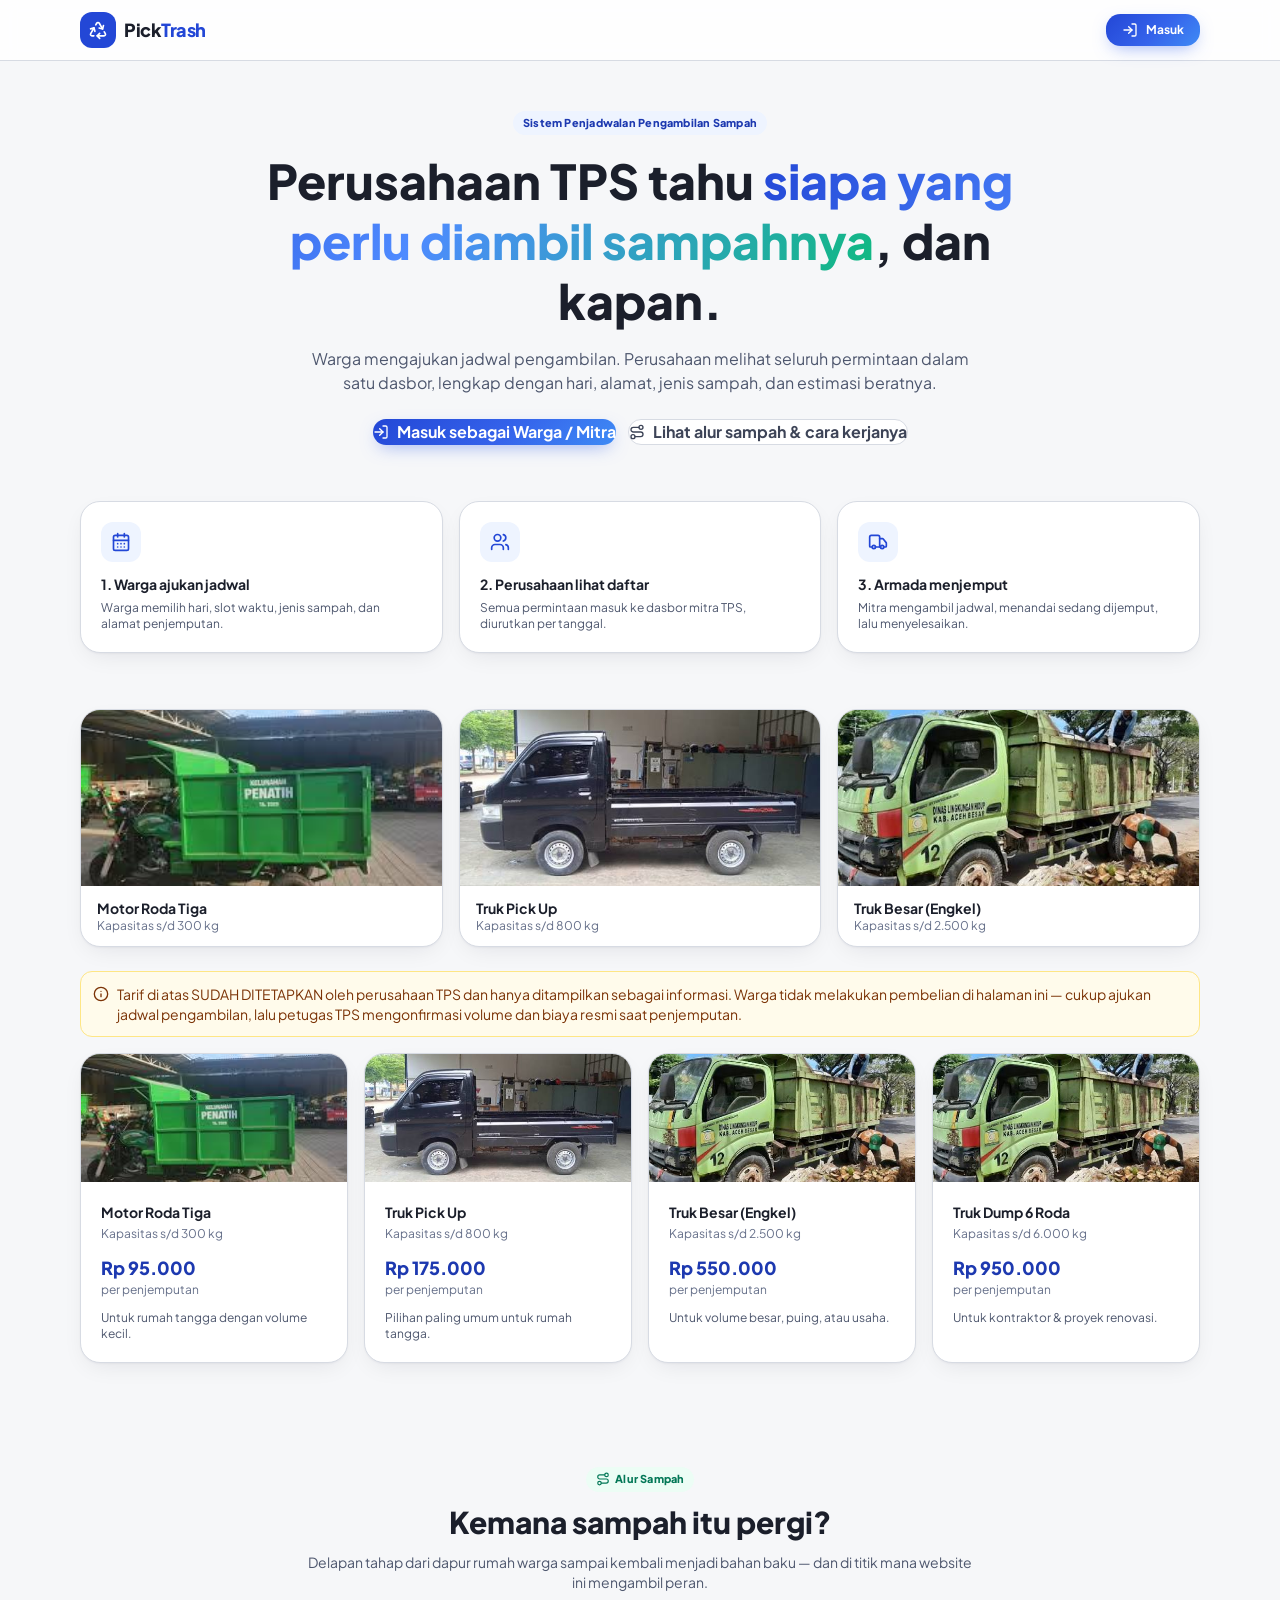
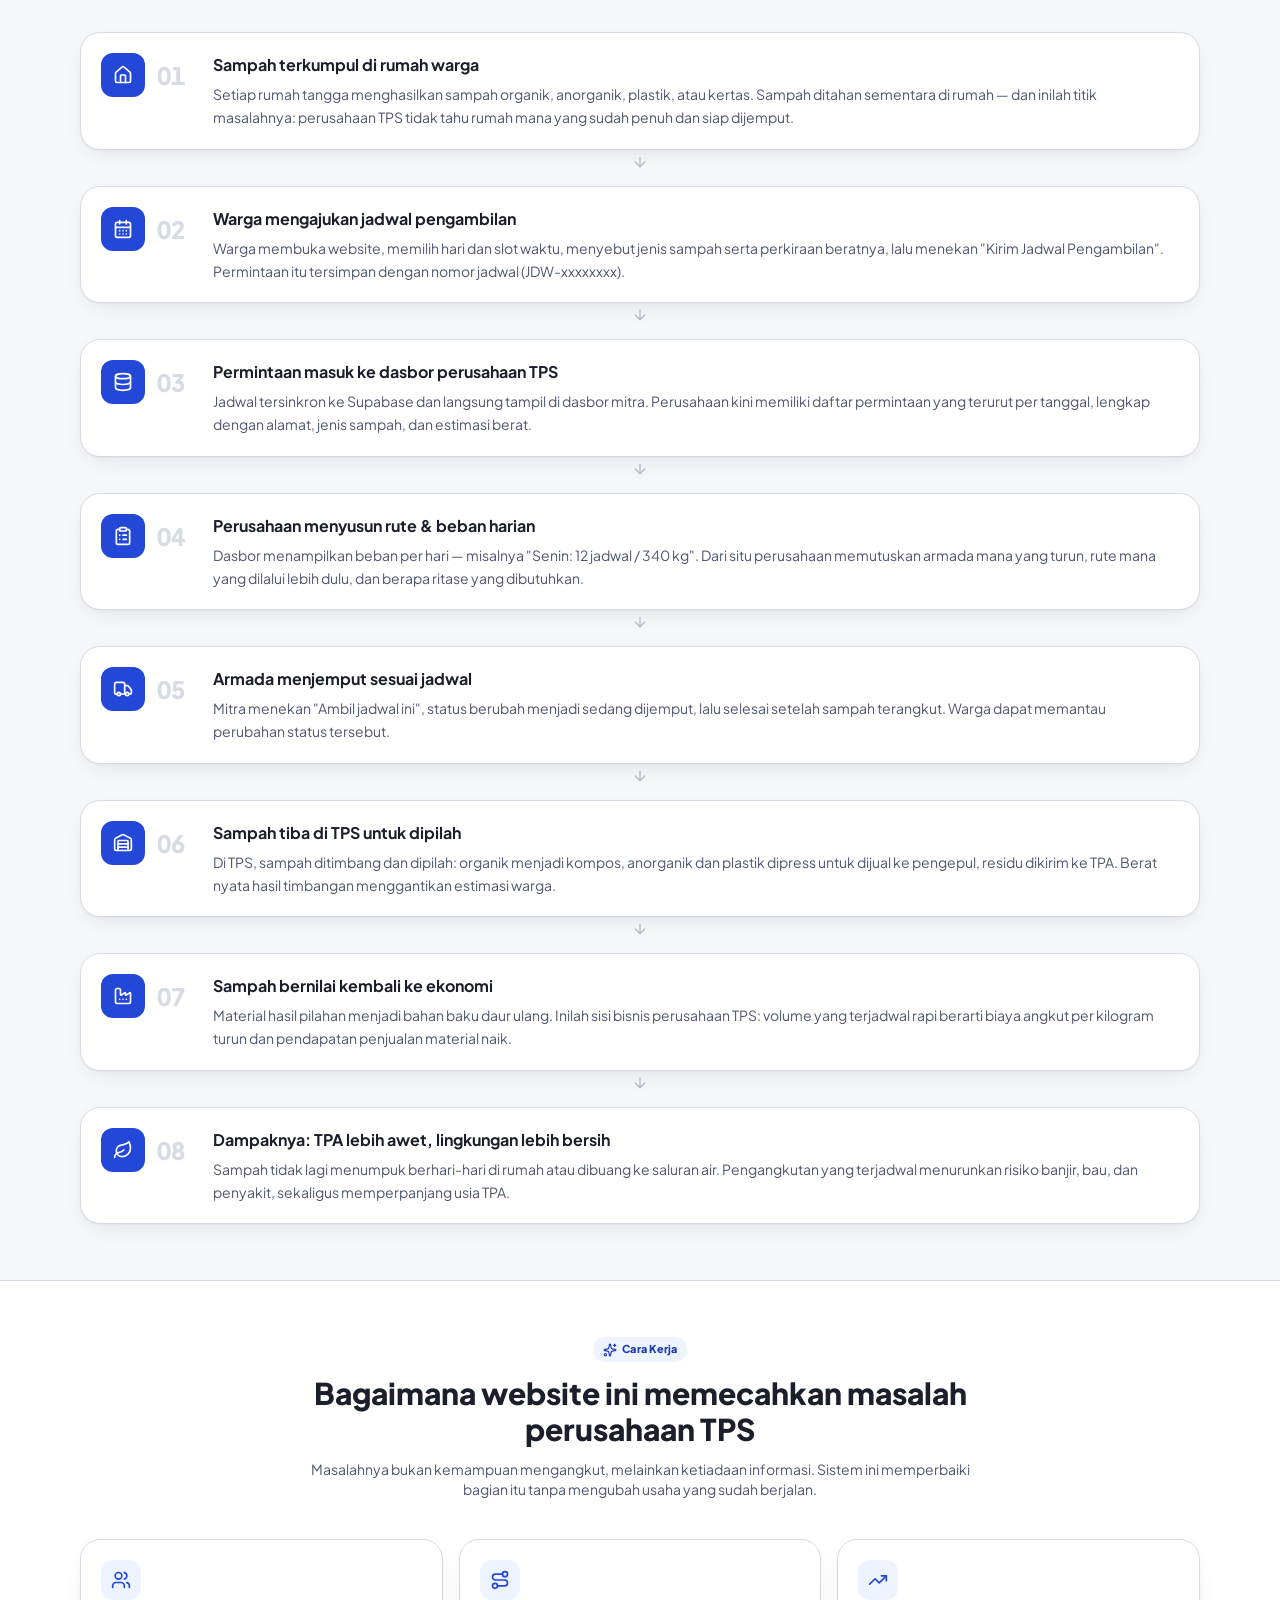
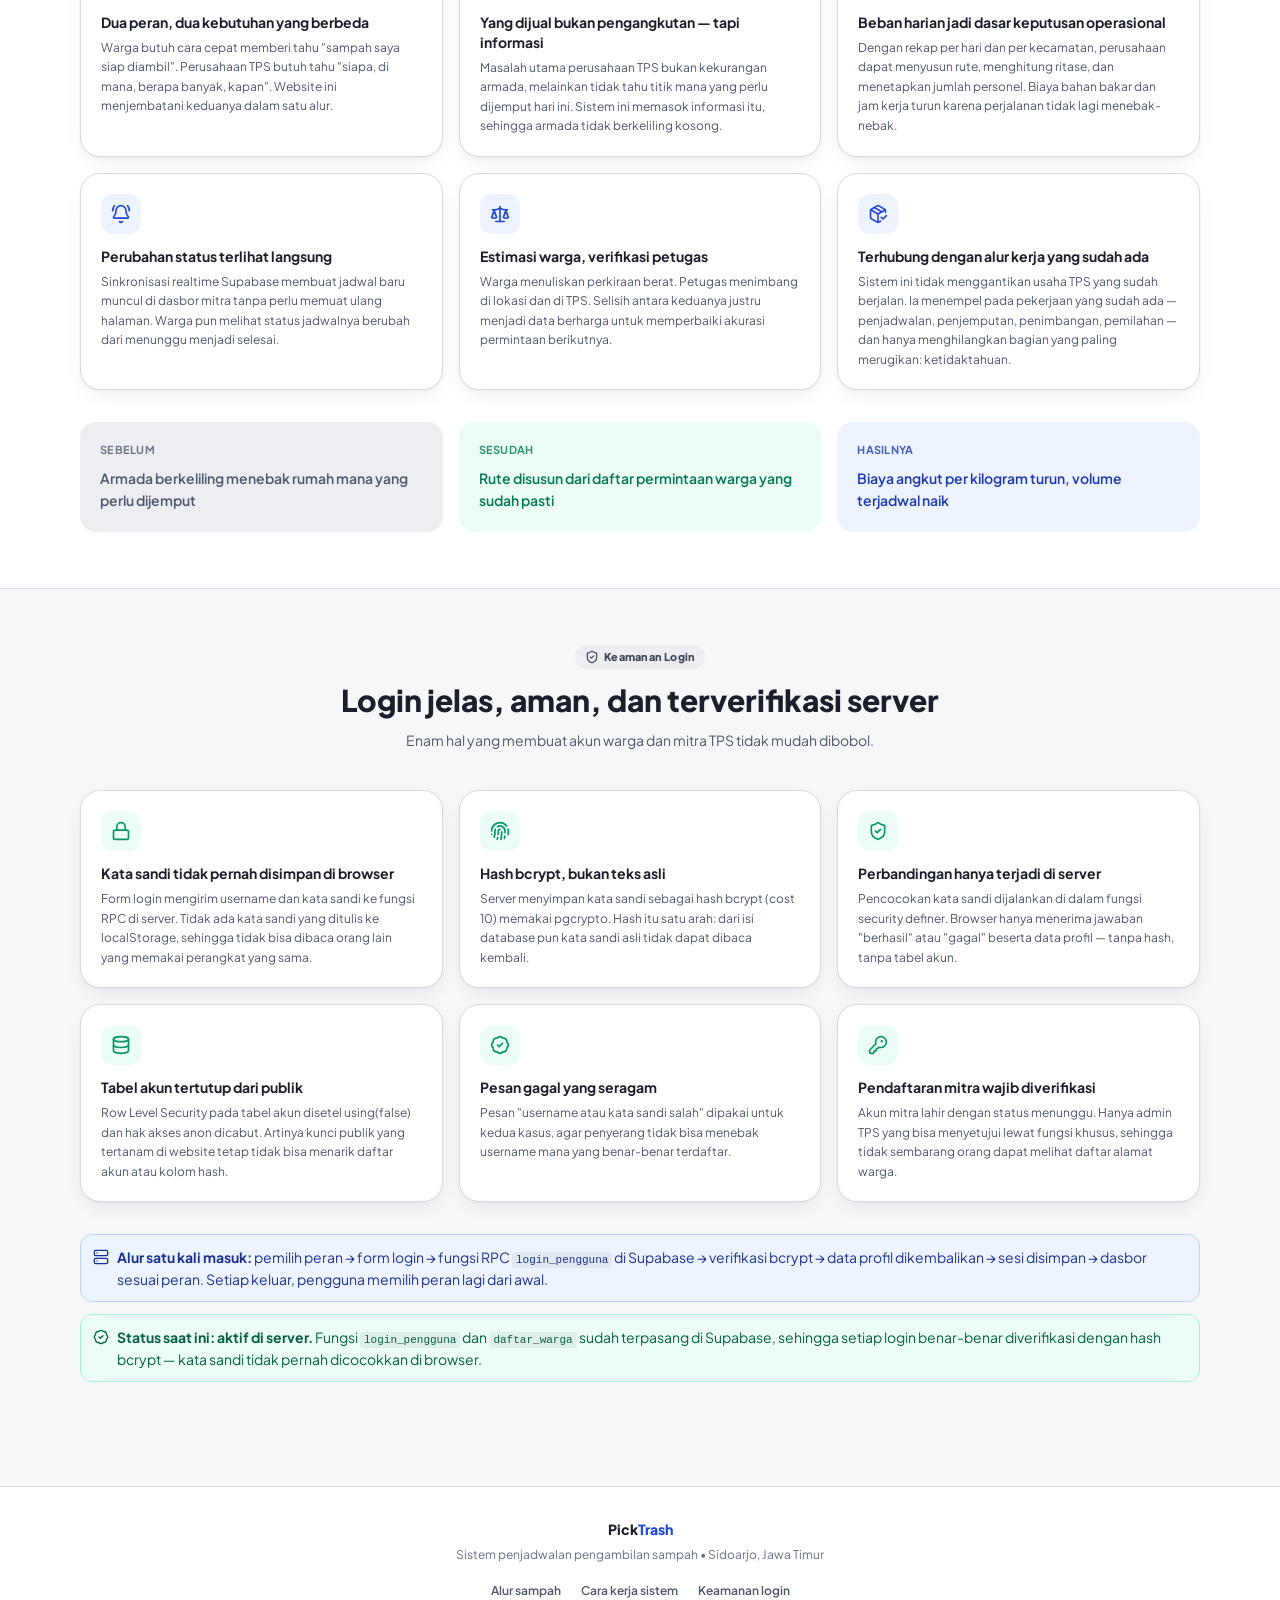
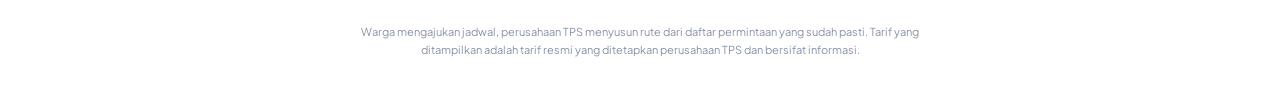
==== commit 5809b12e: "feat(armada): tambah galeri foto armada (pickup, truk besar, motor roda tiga) di bagian tarif; SW v8" ====
--- a/index.html
+++ b/index.html
@@ -55,8 +55,8 @@
         } catch (e) {}
       })();
     </script>
-    <script type="module" crossorigin src="/assets/index-BiIWebkB.js"></script>
-    <link rel="stylesheet" crossorigin href="/assets/index-DZ-DttE8.css">
+    <script type="module" crossorigin src="/assets/index-D_p2iGby.js"></script>
+    <link rel="stylesheet" crossorigin href="/assets/index-m2bvnkME.css">
   </head>
   <body class="bg-ink-50 text-ink-900 dark:bg-ink-950 dark:text-ink-100 antialiased selection:bg-brand-200 selection:text-brand-950 font-sans transition-colors duration-200">
     <div id="root"></div>
--- a/assets/index-m2bvnkME.css
+++ b/assets/index-m2bvnkME.css
@@ -0,0 +1 @@
+.leaflet-pane,.leaflet-tile,.leaflet-marker-icon,.leaflet-marker-shadow,.leaflet-tile-container,.leaflet-pane>svg,.leaflet-pane>canvas,.leaflet-zoom-box,.leaflet-image-layer,.leaflet-layer{position:absolute;top:0;left:0}.leaflet-container{overflow:hidden}.leaflet-tile,.leaflet-marker-icon,.leaflet-marker-shadow{-webkit-user-select:none;user-select:none;-webkit-user-drag:none}.leaflet-tile::selection{background:0 0}.leaflet-safari .leaflet-tile{image-rendering:-webkit-optimize-contrast}.leaflet-safari .leaflet-tile-container{-webkit-transform-origin:0 0;width:1600px;height:1600px}.leaflet-marker-icon,.leaflet-marker-shadow{display:block}.leaflet-container .leaflet-overlay-pane svg{max-width:none!important;max-height:none!important}.leaflet-container .leaflet-marker-pane img,.leaflet-container .leaflet-shadow-pane img,.leaflet-container .leaflet-tile-pane img,.leaflet-container img.leaflet-image-layer,.leaflet-container .leaflet-tile{width:auto;padding:0;max-width:none!important;max-height:none!important}.leaflet-container img.leaflet-tile{mix-blend-mode:plus-lighter}.leaflet-container.leaflet-touch-zoom{-ms-touch-action:pan-x pan-y;touch-action:pan-x pan-y}.leaflet-container.leaflet-touch-drag{-ms-touch-action:pinch-zoom;touch-action:none;touch-action:pinch-zoom}.leaflet-container.leaflet-touch-drag.leaflet-touch-zoom{-ms-touch-action:none;touch-action:none}.leaflet-container{-webkit-tap-highlight-color:transparent}.leaflet-container a{-webkit-tap-highlight-color:#33b5e566}.leaflet-tile{filter:inherit;visibility:hidden}.leaflet-tile-loaded{visibility:inherit}.leaflet-zoom-box{box-sizing:border-box;z-index:800;width:0;height:0}.leaflet-overlay-pane svg{-moz-user-select:none}.leaflet-pane{z-index:400}.leaflet-tile-pane{z-index:200}.leaflet-overlay-pane{z-index:400}.leaflet-shadow-pane{z-index:500}.leaflet-marker-pane{z-index:600}.leaflet-tooltip-pane{z-index:650}.leaflet-popup-pane{z-index:700}.leaflet-map-pane canvas{z-index:100}.leaflet-map-pane svg{z-index:200}.leaflet-vml-shape{width:1px;height:1px}.lvml{behavior:url(#default#VML);display:inline-block;position:absolute}.leaflet-control{z-index:800;pointer-events:visiblePainted;pointer-events:auto;position:relative}.leaflet-top,.leaflet-bottom{z-index:1000;pointer-events:none;position:absolute}.leaflet-top{top:0}.leaflet-right{right:0}.leaflet-bottom{bottom:0}.leaflet-left{left:0}.leaflet-control{float:left;clear:both}.leaflet-right .leaflet-control{float:right}.leaflet-top .leaflet-control{margin-top:10px}.leaflet-bottom .leaflet-control{margin-bottom:10px}.leaflet-left .leaflet-control{margin-left:10px}.leaflet-right .leaflet-control{margin-right:10px}.leaflet-fade-anim .leaflet-popup{opacity:0;transition:opacity .2s linear}.leaflet-fade-anim .leaflet-map-pane .leaflet-popup{opacity:1}.leaflet-zoom-animated{transform-origin:0 0}svg.leaflet-zoom-animated{will-change:transform}.leaflet-zoom-anim .leaflet-zoom-animated{-webkit-transition:-webkit-transform .25s cubic-bezier(0,0,.25,1);-moz-transition:-moz-transform .25s cubic-bezier(0,0,.25,1);transition:transform .25s cubic-bezier(0,0,.25,1)}.leaflet-zoom-anim .leaflet-tile,.leaflet-pan-anim .leaflet-tile{transition:none}.leaflet-zoom-anim .leaflet-zoom-hide{visibility:hidden}.leaflet-interactive{cursor:pointer}.leaflet-grab{cursor:-webkit-grab;cursor:-moz-grab;cursor:grab}.leaflet-crosshair,.leaflet-crosshair .leaflet-interactive{cursor:crosshair}.leaflet-popup-pane,.leaflet-control{cursor:auto}.leaflet-dragging .leaflet-grab,.leaflet-dragging .leaflet-grab .leaflet-interactive,.leaflet-dragging .leaflet-marker-draggable{cursor:move;cursor:-webkit-grabbing;cursor:-moz-grabbing;cursor:grabbing}.leaflet-marker-icon,.leaflet-marker-shadow,.leaflet-image-layer,.leaflet-pane>svg path,.leaflet-tile-container{pointer-events:none}.leaflet-marker-icon.leaflet-interactive,.leaflet-image-layer.leaflet-interactive,.leaflet-pane>svg path.leaflet-interactive,svg.leaflet-image-layer.leaflet-interactive path{pointer-events:visiblePainted;pointer-events:auto}.leaflet-container{outline-offset:1px;background:#ddd}.leaflet-container a{color:#0078a8}.leaflet-zoom-box{background:#ffffff80;border:2px dotted #38f}.leaflet-container{font-family:Helvetica Neue,Arial,Helvetica,sans-serif;font-size:.75rem;line-height:1.5}.leaflet-bar{border-radius:4px;box-shadow:0 1px 5px #000000a6}.leaflet-bar a{text-align:center;color:#000;background-color:#fff;border-bottom:1px solid #ccc;width:26px;height:26px;line-height:26px;text-decoration:none;display:block}.leaflet-bar a,.leaflet-control-layers-toggle{background-position:50%;background-repeat:no-repeat;display:block}.leaflet-bar a:hover,.leaflet-bar a:focus{background-color:#f4f4f4}.leaflet-bar a:first-child{border-top-left-radius:4px;border-top-right-radius:4px}.leaflet-bar a:last-child{border-bottom:none;border-bottom-right-radius:4px;border-bottom-left-radius:4px}.leaflet-bar a.leaflet-disabled{cursor:default;color:#bbb;background-color:#f4f4f4}.leaflet-touch .leaflet-bar a{width:30px;height:30px;line-height:30px}.leaflet-touch .leaflet-bar a:first-child{border-top-left-radius:2px;border-top-right-radius:2px}.leaflet-touch .leaflet-bar a:last-child{border-bottom-right-radius:2px;border-bottom-left-radius:2px}.leaflet-control-zoom-in,.leaflet-control-zoom-out{text-indent:1px;font:700 18px Lucida Console,Monaco,monospace}.leaflet-touch .leaflet-control-zoom-in,.leaflet-touch .leaflet-control-zoom-out{font-size:22px}.leaflet-control-layers{background:#fff;border-radius:5px;box-shadow:0 1px 5px #0006}.leaflet-control-layers-toggle{background-image:url([data-uri]);width:36px;height:36px}.leaflet-retina .leaflet-control-layers-toggle{background-image:url([data-uri]);background-size:26px 26px}.leaflet-touch .leaflet-control-layers-toggle{width:44px;height:44px}.leaflet-control-layers .leaflet-control-layers-list,.leaflet-control-layers-expanded .leaflet-control-layers-toggle{display:none}.leaflet-control-layers-expanded .leaflet-control-layers-list{display:block;position:relative}.leaflet-control-layers-expanded{color:#333;background:#fff;padding:6px 10px 6px 6px}.leaflet-control-layers-scrollbar{padding-right:5px;overflow:hidden scroll}.leaflet-control-layers-selector{margin-top:2px;position:relative;top:1px}.leaflet-control-layers label{font-size:1.08333em;display:block}.leaflet-control-layers-separator{border-top:1px solid #ddd;height:0;margin:5px -10px 5px -6px}.leaflet-default-icon-path{background-image:url([data-uri])}.leaflet-container .leaflet-control-attribution{background:#fffc;margin:0}.leaflet-control-attribution,.leaflet-control-scale-line{color:#333;padding:0 5px;line-height:1.4}.leaflet-control-attribution a{text-decoration:none}.leaflet-control-attribution a:hover,.leaflet-control-attribution a:focus{text-decoration:underline}.leaflet-attribution-flag{width:1em;height:.6669em;vertical-align:baseline!important;display:inline!important}.leaflet-left .leaflet-control-scale{margin-left:5px}.leaflet-bottom .leaflet-control-scale{margin-bottom:5px}.leaflet-control-scale-line{white-space:nowrap;box-sizing:border-box;text-shadow:1px 1px #fff;background:#fffc;border:2px solid #777;border-top:none;padding:2px 5px 1px;line-height:1.1}.leaflet-control-scale-line:not(:first-child){border-top:2px solid #777;border-bottom:none;margin-top:-2px}.leaflet-control-scale-line:not(:first-child):not(:last-child){border-bottom:2px solid #777}.leaflet-touch .leaflet-control-attribution,.leaflet-touch .leaflet-control-layers,.leaflet-touch .leaflet-bar{box-shadow:none}.leaflet-touch .leaflet-control-layers,.leaflet-touch .leaflet-bar{background-clip:padding-box;border:2px solid #0003}.leaflet-popup{text-align:center;margin-bottom:20px;position:absolute}.leaflet-popup-content-wrapper{text-align:left;border-radius:12px;padding:1px}.leaflet-popup-content{min-height:1px;margin:13px 24px 13px 20px;font-size:1.08333em;line-height:1.3}.leaflet-popup-content p{margin:1.3em 0}.leaflet-popup-tip-container{pointer-events:none;width:40px;height:20px;margin-top:-1px;margin-left:-20px;position:absolute;left:50%;overflow:hidden}.leaflet-popup-tip{pointer-events:auto;width:17px;height:17px;margin:-10px auto 0;padding:1px;transform:rotate(45deg)}.leaflet-popup-content-wrapper,.leaflet-popup-tip{color:#333;background:#fff;box-shadow:0 3px 14px #0006}.leaflet-container a.leaflet-popup-close-button{text-align:center;color:#757575;background:0 0;border:none;width:24px;height:24px;font:16px/24px Tahoma,Verdana,sans-serif;text-decoration:none;position:absolute;top:0;right:0}.leaflet-container a.leaflet-popup-close-button:hover,.leaflet-container a.leaflet-popup-close-button:focus{color:#585858}.leaflet-popup-scrolled{overflow:auto}.leaflet-oldie .leaflet-popup-content-wrapper{-ms-zoom:1}.leaflet-oldie .leaflet-popup-tip{-ms-filter:"progid:DXImageTransform.Microsoft.Matrix(M11=0.70710678, M12=0.70710678, M21=-0.70710678, M22=0.70710678)";width:24px;filter:progid:DXImageTransform.Microsoft.Matrix(M11=.707107, M12=.707107, M21=-.707107, M22=.707107);margin:0 auto}.leaflet-oldie .leaflet-control-zoom,.leaflet-oldie .leaflet-control-layers,.leaflet-oldie .leaflet-popup-content-wrapper,.leaflet-oldie .leaflet-popup-tip{border:1px solid #999}.leaflet-div-icon{background:#fff;border:1px solid #666}.leaflet-tooltip{color:#222;white-space:nowrap;-webkit-user-select:none;user-select:none;pointer-events:none;background-color:#fff;border:1px solid #fff;border-radius:3px;padding:6px;position:absolute;box-shadow:0 1px 3px #0006}.leaflet-tooltip.leaflet-interactive{cursor:pointer;pointer-events:auto}.leaflet-tooltip-top:before,.leaflet-tooltip-bottom:before,.leaflet-tooltip-left:before,.leaflet-tooltip-right:before{pointer-events:none;content:"";background:0 0;border:6px solid #0000;position:absolute}.leaflet-tooltip-bottom{margin-top:6px}.leaflet-tooltip-top{margin-top:-6px}.leaflet-tooltip-bottom:before,.leaflet-tooltip-top:before{margin-left:-6px;left:50%}.leaflet-tooltip-top:before{border-top-color:#fff;margin-bottom:-12px;bottom:0}.leaflet-tooltip-bottom:before{border-bottom-color:#fff;margin-top:-12px;margin-left:-6px;top:0}.leaflet-tooltip-left{margin-left:-6px}.leaflet-tooltip-right{margin-left:6px}.leaflet-tooltip-left:before,.leaflet-tooltip-right:before{margin-top:-6px;top:50%}.leaflet-tooltip-left:before{border-left-color:#fff;margin-right:-12px;right:0}.leaflet-tooltip-right:before{border-right-color:#fff;margin-left:-12px;left:0}@media print{.leaflet-control{-webkit-print-color-adjust:exact;print-color-adjust:exact}}@layer properties{@supports (((-webkit-hyphens:none)) and (not (margin-trim:inline))) or ((-moz-orient:inline) and (not (color:rgb(from red r g b)))){*,:before,:after,::backdrop{--tw-translate-x:0;--tw-translate-y:0;--tw-translate-z:0;--tw-space-y-reverse:0;--tw-border-style:solid;--tw-leading:initial;--tw-font-weight:initial;--tw-tracking:initial;--tw-ordinal:initial;--tw-slashed-zero:initial;--tw-numeric-figure:initial;--tw-numeric-spacing:initial;--tw-numeric-fraction:initial;--tw-shadow:0 0 #0000;--tw-shadow-color:initial;--tw-shadow-alpha:100%;--tw-inset-shadow:0 0 #0000;--tw-inset-shadow-color:initial;--tw-inset-shadow-alpha:100%;--tw-ring-color:initial;--tw-ring-shadow:0 0 #0000;--tw-inset-ring-color:initial;--tw-inset-ring-shadow:0 0 #0000;--tw-ring-inset:initial;--tw-ring-offset-width:0px;--tw-ring-offset-color:#fff;--tw-ring-offset-shadow:0 0 #0000;--tw-blur:initial;--tw-brightness:initial;--tw-contrast:initial;--tw-grayscale:initial;--tw-hue-rotate:initial;--tw-invert:initial;--tw-opacity:initial;--tw-saturate:initial;--tw-sepia:initial;--tw-drop-shadow:initial;--tw-drop-shadow-color:initial;--tw-drop-shadow-alpha:100%;--tw-drop-shadow-size:initial;--tw-backdrop-blur:initial;--tw-backdrop-brightness:initial;--tw-backdrop-contrast:initial;--tw-backdrop-grayscale:initial;--tw-backdrop-hue-rotate:initial;--tw-backdrop-invert:initial;--tw-backdrop-opacity:initial;--tw-backdrop-saturate:initial;--tw-backdrop-sepia:initial;--tw-duration:initial;--tw-scale-x:1;--tw-scale-y:1;--tw-scale-z:1}}}@layer theme{:root,:host{--font-sans:"Plus Jakarta Sans", system-ui, -apple-system, BlinkMacSystemFont, "Segoe UI", Roboto, Oxygen, Ubuntu, Cantarell, sans-serif;--font-mono:ui-monospace, SFMono-Regular, Menlo, Monaco, Consolas, "Liberation Mono", "Courier New", monospace;--color-red-50:oklch(97.1% .013 17.38);--color-red-200:oklch(88.5% .062 18.334);--color-red-300:oklch(80.8% .114 19.571);--color-red-400:oklch(70.4% .191 22.216);--color-red-600:oklch(57.7% .245 27.325);--color-red-700:oklch(50.5% .213 27.518);--color-red-900:oklch(39.6% .141 25.723);--color-red-950:oklch(25.8% .092 26.042);--color-amber-50:oklch(98.7% .022 95.277);--color-amber-200:oklch(92.4% .12 95.746);--color-amber-300:oklch(87.9% .169 91.605);--color-amber-400:oklch(82.8% .189 84.429);--color-amber-500:oklch(76.9% .188 70.08);--color-amber-600:oklch(66.6% .179 58.318);--color-amber-700:oklch(55.5% .163 48.998);--color-amber-900:oklch(41.4% .112 45.904);--color-amber-950:oklch(27.9% .077 45.635);--color-emerald-300:oklch(84.5% .143 164.978);--color-emerald-400:oklch(76.5% .177 163.223);--color-emerald-500:oklch(69.6% .17 162.48);--color-emerald-600:oklch(59.6% .145 163.225);--color-sky-50:oklch(97.7% .013 236.62);--color-sky-200:oklch(90.1% .058 230.902);--color-sky-300:oklch(82.8% .111 230.318);--color-sky-400:oklch(74.6% .16 232.661);--color-sky-500:oklch(68.5% .169 237.323);--color-sky-600:oklch(58.8% .158 241.966);--color-sky-700:oklch(50% .134 242.749);--color-sky-900:oklch(39.1% .09 240.876);--color-sky-950:oklch(29.3% .066 243.157);--color-black:#000;--color-white:#fff;--spacing:.25rem;--container-md:28rem;--container-xl:36rem;--container-2xl:42rem;--container-3xl:48rem;--container-6xl:72rem;--text-xs:.75rem;--text-xs--line-height:calc(1 / .75);--text-sm:.875rem;--text-sm--line-height:calc(1.25 / .875);--text-base:1rem;--text-base--line-height:calc(1.5 / 1);--text-lg:1.125rem;--text-lg--line-height:calc(1.75 / 1.125);--text-2xl:1.5rem;--text-2xl--line-height:calc(2 / 1.5);--text-3xl:1.875rem;--text-3xl--line-height:calc(2.25 / 1.875);--text-5xl:3rem;--text-5xl--line-height:1;--font-weight-semibold:600;--font-weight-bold:700;--font-weight-extrabold:800;--font-weight-black:900;--tracking-tight:-.025em;--tracking-wide:.025em;--leading-tight:1.25;--leading-relaxed:1.625;--radius-md:.375rem;--radius-lg:.5rem;--radius-xl:.75rem;--radius-2xl:1rem;--animate-spin:spin 1s linear infinite;--blur-sm:8px;--default-transition-duration:.15s;--default-transition-timing-function:cubic-bezier(.4, 0, .2, 1);--default-font-family:var(--font-sans);--default-mono-font-family:var(--font-mono);--color-brand-50:#eef4ff;--color-brand-100:#d9e6ff;--color-brand-200:#bcd3ff;--color-brand-300:#8eb5ff;--color-brand-400:#598cff;--color-brand-500:#3563eb;--color-brand-600:#2347d6;--color-brand-700:#1d39b0;--color-brand-800:#1c3290;--color-brand-900:#1c2f74;--color-brand-950:#141e47;--color-eco-50:#ecfdf5;--color-eco-100:#d1fae5;--color-eco-200:#a7f3d0;--color-eco-300:#6ee7b7;--color-eco-400:#34d399;--color-eco-500:#10b981;--color-eco-600:#059669;--color-eco-700:#047857;--color-eco-800:#065f46;--color-eco-900:#064e3b;--color-eco-950:#032b21;--color-ink-50:#f6f7f9;--color-ink-100:#eceef2;--color-ink-200:#d7dbe3;--color-ink-300:#b3bac8;--color-ink-400:#8791a5;--color-ink-500:#66708a;--color-ink-600:#4e576e;--color-ink-700:#3d4457;--color-ink-800:#2b3040;--color-ink-900:#1b1f2b;--color-ink-950:#0e111a;--shadow-soft:0 1px 2px #1018280a, 0 8px 24px -8px #1018281a}}@layer base{*,:after,:before,::backdrop{box-sizing:border-box;border:0 solid;margin:0;padding:0}::file-selector-button{box-sizing:border-box;border:0 solid;margin:0;padding:0}html,:host{-webkit-text-size-adjust:100%;tab-size:4;line-height:1.5;font-family:var(--default-font-family,-apple-system, BlinkMacSystemFont, "Segoe UI", Roboto, "Helvetica Neue", "Noto Sans", Arial, sans-serif, "Apple Color Emoji", "Segoe UI Emoji", "Segoe UI Symbol", "Noto Color Emoji");font-feature-settings:var(--default-font-feature-settings,normal);font-variation-settings:var(--default-font-variation-settings,normal);-webkit-tap-highlight-color:transparent}hr{height:0;color:inherit;border-top-width:1px}abbr:where([title]){-webkit-text-decoration:underline dotted;text-decoration:underline dotted}h1,h2,h3,h4,h5,h6{font-size:inherit;font-weight:inherit}a{color:inherit;-webkit-text-decoration:inherit;-webkit-text-decoration:inherit;-webkit-text-decoration:inherit;-webkit-text-decoration:inherit;text-decoration:inherit}b,strong{font-weight:bolder}code,kbd,samp,pre{font-family:var(--default-mono-font-family,ui-monospace, SFMono-Regular, Menlo, Monaco, Consolas, "Liberation Mono", "Courier New", monospace);font-feature-settings:var(--default-mono-font-feature-settings,normal);font-variation-settings:var(--default-mono-font-variation-settings,normal);font-size:1em}small{font-size:80%}sub,sup{vertical-align:baseline;font-size:75%;line-height:0;position:relative}sub{bottom:-.25em}sup{top:-.5em}table{text-indent:0;border-color:inherit;border-collapse:collapse}:-moz-focusring:where(:not(iframe)){outline:auto}progress{vertical-align:baseline}summary{display:list-item}ol,ul,menu{list-style:none}img,svg,video,canvas,audio,iframe,embed,object{vertical-align:middle;display:block}img,video{max-width:100%;height:auto}button,input,select,optgroup,textarea{font:inherit;font-feature-settings:inherit;font-variation-settings:inherit;letter-spacing:inherit;color:inherit;opacity:1;background-color:#0000;border-radius:0}::file-selector-button{font:inherit;font-feature-settings:inherit;font-variation-settings:inherit;letter-spacing:inherit;color:inherit;opacity:1;background-color:#0000;border-radius:0}:where(select:is([multiple],[size])) optgroup{font-weight:bolder}:where(select:is([multiple],[size])) optgroup option{padding-inline-start:20px}::file-selector-button{margin-inline-end:4px}::placeholder{opacity:1}@supports (not ((-webkit-appearance:-apple-pay-button))) or (contain-intrinsic-size:1px){::placeholder{color:currentColor}@supports (color:color-mix(in lab, red, red)){::placeholder{color:color-mix(in oklab, currentcolor 50%, transparent)}}}textarea{resize:vertical}::-webkit-search-decoration{-webkit-appearance:none}::-webkit-date-and-time-value{min-height:1lh;text-align:inherit}::-webkit-datetime-edit{display:inline-flex}::-webkit-datetime-edit-fields-wrapper{padding:0}::-webkit-datetime-edit{padding-block:0}::-webkit-datetime-edit-year-field{padding-block:0}::-webkit-datetime-edit-month-field{padding-block:0}::-webkit-datetime-edit-day-field{padding-block:0}::-webkit-datetime-edit-hour-field{padding-block:0}::-webkit-datetime-edit-minute-field{padding-block:0}::-webkit-datetime-edit-second-field{padding-block:0}::-webkit-datetime-edit-millisecond-field{padding-block:0}::-webkit-datetime-edit-meridiem-field{padding-block:0}::-webkit-calendar-picker-indicator{line-height:1}:-moz-ui-invalid{box-shadow:none}button,input:where([type=button],[type=reset],[type=submit]){appearance:button}::file-selector-button{appearance:button}::-webkit-inner-spin-button{height:auto}::-webkit-outer-spin-button{height:auto}[hidden]:where(:not([hidden=until-found])){display:none!important}html{scroll-behavior:smooth;-webkit-text-size-adjust:100%}body{font-family:var(--font-sans);font-feature-settings:"cv02", "cv03", "cv04", "cv11";text-rendering:optimizelegibility}:where(button,a,input,select,textarea,[role=button]):focus-visible{outline:2px solid var(--color-brand-500);outline-offset:2px;border-radius:.75rem}::selection{background:var(--color-brand-200);color:var(--color-brand-950)}.dark ::selection{background:var(--color-brand-800);color:#fff}select option,select optgroup{color:#0f172a;background-color:#fff}.dark select option,.dark select optgroup{color:#e7ebf3;background-color:#1b1f2b}}@layer components;@layer utilities{.absolute{position:absolute}.fixed{position:fixed}.relative{position:relative}.static{position:static}.sticky{position:sticky}.inset-0{inset:0}.top-0{top:0}.top-1\/2{top:50%}.right-3{right:calc(var(--spacing) * 3)}.z-40{z-index:40}.z-50{z-index:50}.z-\[120\]{z-index:120}.container{width:100%}@media (width>=40rem){.container{max-width:40rem}}@media (width>=48rem){.container{max-width:48rem}}@media (width>=64rem){.container{max-width:64rem}}@media (width>=80rem){.container{max-width:80rem}}@media (width>=96rem){.container{max-width:96rem}}.mx-auto{margin-inline:auto}.mt-0\.5{margin-top:calc(var(--spacing) * .5)}.mt-1{margin-top:var(--spacing)}.mt-1\.5{margin-top:calc(var(--spacing) * 1.5)}.mt-2{margin-top:calc(var(--spacing) * 2)}.mt-3{margin-top:calc(var(--spacing) * 3)}.mt-4{margin-top:calc(var(--spacing) * 4)}.mt-5{margin-top:calc(var(--spacing) * 5)}.mt-6{margin-top:calc(var(--spacing) * 6)}.mt-8{margin-top:calc(var(--spacing) * 8)}.mt-10{margin-top:calc(var(--spacing) * 10)}.mt-12{margin-top:calc(var(--spacing) * 12)}.mt-14{margin-top:calc(var(--spacing) * 14)}.mb-1\.5{margin-bottom:calc(var(--spacing) * 1.5)}.mb-2{margin-bottom:calc(var(--spacing) * 2)}.mb-3{margin-bottom:calc(var(--spacing) * 3)}.mb-4{margin-bottom:calc(var(--spacing) * 4)}.mb-6{margin-bottom:calc(var(--spacing) * 6)}.ml-auto{margin-left:auto}.block{display:block}.flex{display:flex}.grid{display:grid}.hidden{display:none}.inline{display:inline}.inline-flex{display:inline-flex}.table{display:table}.h-1\.5{height:calc(var(--spacing) * 1.5)}.h-3{height:calc(var(--spacing) * 3)}.h-3\.5{height:calc(var(--spacing) * 3.5)}.h-4{height:calc(var(--spacing) * 4)}.h-5{height:calc(var(--spacing) * 5)}.h-6{height:calc(var(--spacing) * 6)}.h-9{height:calc(var(--spacing) * 9)}.h-10{height:calc(var(--spacing) * 10)}.h-11{height:calc(var(--spacing) * 11)}.h-32{height:calc(var(--spacing) * 32)}.h-40{height:calc(var(--spacing) * 40)}.h-full{height:100%}.min-h-screen{min-height:100vh}.w-1\.5{width:calc(var(--spacing) * 1.5)}.w-3{width:calc(var(--spacing) * 3)}.w-3\.5{width:calc(var(--spacing) * 3.5)}.w-4{width:calc(var(--spacing) * 4)}.w-5{width:calc(var(--spacing) * 5)}.w-6{width:calc(var(--spacing) * 6)}.w-9{width:calc(var(--spacing) * 9)}.w-10{width:calc(var(--spacing) * 10)}.w-11{width:calc(var(--spacing) * 11)}.w-full{width:100%}.max-w-2xl{max-width:var(--container-2xl)}.max-w-3xl{max-width:var(--container-3xl)}.max-w-6xl{max-width:var(--container-6xl)}.max-w-md{max-width:var(--container-md)}.max-w-xl{max-width:var(--container-xl)}.min-w-0{min-width:0}.flex-1{flex:1}.shrink-0{flex-shrink:0}.-translate-y-1\/2{--tw-translate-y:calc(calc(1 / 2 * 100%) * -1);translate:var(--tw-translate-x) var(--tw-translate-y)}.animate-spin{animation:var(--animate-spin)}.cursor-pointer{cursor:pointer}.grid-cols-1{grid-template-columns:repeat(1,minmax(0,1fr))}.grid-cols-2{grid-template-columns:repeat(2,minmax(0,1fr))}.flex-col{flex-direction:column}.flex-wrap{flex-wrap:wrap}.items-center{align-items:center}.items-end{align-items:flex-end}.items-start{align-items:flex-start}.justify-between{justify-content:space-between}.justify-center{justify-content:center}.gap-1{gap:var(--spacing)}.gap-1\.5{gap:calc(var(--spacing) * 1.5)}.gap-2{gap:calc(var(--spacing) * 2)}.gap-3{gap:calc(var(--spacing) * 3)}.gap-4{gap:calc(var(--spacing) * 4)}.gap-6{gap:calc(var(--spacing) * 6)}:where(.space-y-1>:not(:last-child)){--tw-space-y-reverse:0;margin-block-start:calc(var(--spacing) * var(--tw-space-y-reverse));margin-block-end:calc(var(--spacing) * calc(1 - var(--tw-space-y-reverse)))}:where(.space-y-3>:not(:last-child)){--tw-space-y-reverse:0;margin-block-start:calc(calc(var(--spacing) * 3) * var(--tw-space-y-reverse));margin-block-end:calc(calc(var(--spacing) * 3) * calc(1 - var(--tw-space-y-reverse)))}:where(.space-y-4>:not(:last-child)){--tw-space-y-reverse:0;margin-block-start:calc(calc(var(--spacing) * 4) * var(--tw-space-y-reverse));margin-block-end:calc(calc(var(--spacing) * 4) * calc(1 - var(--tw-space-y-reverse)))}.gap-x-4{column-gap:calc(var(--spacing) * 4)}.gap-x-5{column-gap:calc(var(--spacing) * 5)}.gap-y-1{row-gap:var(--spacing)}.gap-y-2{row-gap:calc(var(--spacing) * 2)}.self-center{align-self:center}.truncate{text-overflow:ellipsis;white-space:nowrap;overflow:hidden}.overflow-hidden{overflow:hidden}.overflow-y-auto{overflow-y:auto}.rounded{border-radius:.25rem}.rounded-2xl{border-radius:var(--radius-2xl)}.rounded-full{border-radius:2147483647px}.rounded-lg{border-radius:var(--radius-lg)}.rounded-md{border-radius:var(--radius-md)}.rounded-xl{border-radius:var(--radius-xl)}.border{border-style:var(--tw-border-style);border-width:1px}.border-y{border-block-style:var(--tw-border-style);border-block-width:1px}.border-t{border-top-style:var(--tw-border-style);border-top-width:1px}.border-b{border-bottom-style:var(--tw-border-style);border-bottom-width:1px}.border-amber-200{border-color:var(--color-amber-200)}.border-brand-200{border-color:var(--color-brand-200)}.border-brand-500{border-color:var(--color-brand-500)}.border-brand-600{border-color:var(--color-brand-600)}.border-eco-200{border-color:var(--color-eco-200)}.border-emerald-400\/40{border-color:#00d29466}@supports (color:color-mix(in lab, red, red)){.border-emerald-400\/40{border-color:color-mix(in oklab, var(--color-emerald-400) 40%, transparent)}}.border-ink-100{border-color:var(--color-ink-100)}.border-ink-200{border-color:var(--color-ink-200)}.border-red-200{border-color:var(--color-red-200)}.border-sky-200{border-color:var(--color-sky-200)}.border-white\/10{border-color:#ffffff1a}@supports (color:color-mix(in lab, red, red)){.border-white\/10{border-color:color-mix(in oklab, var(--color-white) 10%, transparent)}}.border-white\/15{border-color:#ffffff26}@supports (color:color-mix(in lab, red, red)){.border-white\/15{border-color:color-mix(in oklab, var(--color-white) 15%, transparent)}}.bg-\[\#0e111a\]{background-color:#0e111a}.bg-amber-50{background-color:var(--color-amber-50)}.bg-amber-500{background-color:var(--color-amber-500)}.bg-black\/5{background-color:#0000000d}@supports (color:color-mix(in lab, red, red)){.bg-black\/5{background-color:color-mix(in oklab, var(--color-black) 5%, transparent)}}.bg-black\/60{background-color:#0009}@supports (color:color-mix(in lab, red, red)){.bg-black\/60{background-color:color-mix(in oklab, var(--color-black) 60%, transparent)}}.bg-brand-50{background-color:var(--color-brand-50)}.bg-brand-500{background-color:var(--color-brand-500)}.bg-brand-600{background-color:var(--color-brand-600)}.bg-eco-50{background-color:var(--color-eco-50)}.bg-eco-100{background-color:var(--color-eco-100)}.bg-eco-500{background-color:var(--color-eco-500)}.bg-emerald-500\/10{background-color:#00bb7f1a}@supports (color:color-mix(in lab, red, red)){.bg-emerald-500\/10{background-color:color-mix(in oklab, var(--color-emerald-500) 10%, transparent)}}.bg-emerald-500\/15{background-color:#00bb7f26}@supports (color:color-mix(in lab, red, red)){.bg-emerald-500\/15{background-color:color-mix(in oklab, var(--color-emerald-500) 15%, transparent)}}.bg-emerald-600{background-color:var(--color-emerald-600)}.bg-ink-50{background-color:var(--color-ink-50)}.bg-ink-100{background-color:var(--color-ink-100)}.bg-ink-400{background-color:var(--color-ink-400)}.bg-ink-950\/60{background-color:#0e111a99}@supports (color:color-mix(in lab, red, red)){.bg-ink-950\/60{background-color:color-mix(in oklab, var(--color-ink-950) 60%, transparent)}}.bg-red-50{background-color:var(--color-red-50)}.bg-sky-50{background-color:var(--color-sky-50)}.bg-sky-500{background-color:var(--color-sky-500)}.bg-white{background-color:var(--color-white)}.bg-white\/5{background-color:#ffffff0d}@supports (color:color-mix(in lab, red, red)){.bg-white\/5{background-color:color-mix(in oklab, var(--color-white) 5%, transparent)}}.bg-white\/85{background-color:#ffffffd9}@supports (color:color-mix(in lab, red, red)){.bg-white\/85{background-color:color-mix(in oklab, var(--color-white) 85%, transparent)}}.object-cover{object-fit:cover}.p-1{padding:var(--spacing)}.p-1\.5{padding:calc(var(--spacing) * 1.5)}.p-3{padding:calc(var(--spacing) * 3)}.p-4{padding:calc(var(--spacing) * 4)}.p-5{padding:calc(var(--spacing) * 5)}.p-6{padding:calc(var(--spacing) * 6)}.\!px-3{padding-inline:calc(var(--spacing) * 3)!important}.\!px-4{padding-inline:calc(var(--spacing) * 4)!important}.px-1{padding-inline:var(--spacing)}.px-1\.5{padding-inline:calc(var(--spacing) * 1.5)}.px-2\.5{padding-inline:calc(var(--spacing) * 2.5)}.px-3{padding-inline:calc(var(--spacing) * 3)}.px-3\.5{padding-inline:calc(var(--spacing) * 3.5)}.px-4{padding-inline:calc(var(--spacing) * 4)}.\!py-1\.5{padding-block:calc(var(--spacing) * 1.5)!important}.\!py-2{padding-block:calc(var(--spacing) * 2)!important}.py-0\.5{padding-block:calc(var(--spacing) * .5)}.py-1{padding-block:var(--spacing)}.py-1\.5{padding-block:calc(var(--spacing) * 1.5)}.py-2{padding-block:calc(var(--spacing) * 2)}.py-2\.5{padding-block:calc(var(--spacing) * 2.5)}.py-3{padding-block:calc(var(--spacing) * 3)}.py-8{padding-block:calc(var(--spacing) * 8)}.py-12{padding-block:calc(var(--spacing) * 12)}.py-14{padding-block:calc(var(--spacing) * 14)}.pt-3{padding-top:calc(var(--spacing) * 3)}.pt-4{padding-top:calc(var(--spacing) * 4)}.pr-11{padding-right:calc(var(--spacing) * 11)}.text-center{text-align:center}.text-left{text-align:left}.font-sans{font-family:var(--font-sans)}.text-2xl{font-size:var(--text-2xl);line-height:var(--tw-leading,var(--text-2xl--line-height))}.text-3xl{font-size:var(--text-3xl);line-height:var(--tw-leading,var(--text-3xl--line-height))}.text-base{font-size:var(--text-base);line-height:var(--tw-leading,var(--text-base--line-height))}.text-lg{font-size:var(--text-lg);line-height:var(--tw-leading,var(--text-lg--line-height))}.text-sm{font-size:var(--text-sm);line-height:var(--tw-leading,var(--text-sm--line-height))}.text-xs{font-size:var(--text-xs);line-height:var(--tw-leading,var(--text-xs--line-height))}.text-\[11px\]{font-size:11px}.leading-relaxed{--tw-leading:var(--leading-relaxed);line-height:var(--leading-relaxed)}.leading-tight{--tw-leading:var(--leading-tight);line-height:var(--leading-tight)}.font-black{--tw-font-weight:var(--font-weight-black);font-weight:var(--font-weight-black)}.font-bold{--tw-font-weight:var(--font-weight-bold);font-weight:var(--font-weight-bold)}.font-extrabold{--tw-font-weight:var(--font-weight-extrabold);font-weight:var(--font-weight-extrabold)}.font-semibold{--tw-font-weight:var(--font-weight-semibold);font-weight:var(--font-weight-semibold)}.tracking-tight{--tw-tracking:var(--tracking-tight);letter-spacing:var(--tracking-tight)}.tracking-wide{--tw-tracking:var(--tracking-wide);letter-spacing:var(--tracking-wide)}.text-amber-600{color:var(--color-amber-600)}.text-amber-700{color:var(--color-amber-700)}.text-amber-900{color:var(--color-amber-900)}.text-brand-600{color:var(--color-brand-600)}.text-brand-700{color:var(--color-brand-700)}.text-brand-800{color:var(--color-brand-800)}.text-eco-600{color:var(--color-eco-600)}.text-eco-700{color:var(--color-eco-700)}.text-eco-800{color:var(--color-eco-800)}.text-emerald-300{color:var(--color-emerald-300)}.text-emerald-300\/90{color:#5ee9b5e6}@supports (color:color-mix(in lab, red, red)){.text-emerald-300\/90{color:color-mix(in oklab, var(--color-emerald-300) 90%, transparent)}}.text-emerald-400{color:var(--color-emerald-400)}.text-ink-200{color:var(--color-ink-200)}.text-ink-300{color:var(--color-ink-300)}.text-ink-400{color:var(--color-ink-400)}.text-ink-500{color:var(--color-ink-500)}.text-ink-600{color:var(--color-ink-600)}.text-ink-700{color:var(--color-ink-700)}.text-ink-800{color:var(--color-ink-800)}.text-ink-900{color:var(--color-ink-900)}.text-red-600{color:var(--color-red-600)}.text-red-700{color:var(--color-red-700)}.text-sky-400{color:var(--color-sky-400)}.text-sky-600{color:var(--color-sky-600)}.text-sky-700{color:var(--color-sky-700)}.text-white{color:var(--color-white)}.text-white\/60{color:#fff9}@supports (color:color-mix(in lab, red, red)){.text-white\/60{color:color-mix(in oklab, var(--color-white) 60%, transparent)}}.text-white\/80{color:#fffc}@supports (color:color-mix(in lab, red, red)){.text-white\/80{color:color-mix(in oklab, var(--color-white) 80%, transparent)}}.text-white\/90{color:#ffffffe6}@supports (color:color-mix(in lab, red, red)){.text-white\/90{color:color-mix(in oklab, var(--color-white) 90%, transparent)}}.uppercase{text-transform:uppercase}.italic{font-style:italic}.tabular-nums{--tw-numeric-spacing:tabular-nums;font-variant-numeric:var(--tw-ordinal,) var(--tw-slashed-zero,) var(--tw-numeric-figure,) var(--tw-numeric-spacing,) var(--tw-numeric-fraction,)}.underline{text-decoration-line:underline}.antialiased{-webkit-font-smoothing:antialiased;-moz-osx-font-smoothing:grayscale}.accent-brand-600{accent-color:var(--color-brand-600)}.opacity-70{opacity:.7}.opacity-80{opacity:.8}.shadow-2xl{--tw-shadow:0 25px 50px -12px var(--tw-shadow-color,#00000040);box-shadow:var(--tw-inset-shadow), var(--tw-inset-ring-shadow), var(--tw-ring-offset-shadow), var(--tw-ring-shadow), var(--tw-shadow)}.shadow-lift{--tw-shadow:0 2px 4px var(--tw-shadow-color,#1018280d), 0 18px 40px -14px var(--tw-shadow-color,#10182838);box-shadow:var(--tw-inset-shadow), var(--tw-inset-ring-shadow), var(--tw-ring-offset-shadow), var(--tw-ring-shadow), var(--tw-shadow)}.filter{filter:var(--tw-blur,) var(--tw-brightness,) var(--tw-contrast,) var(--tw-grayscale,) var(--tw-hue-rotate,) var(--tw-invert,) var(--tw-saturate,) var(--tw-sepia,) var(--tw-drop-shadow,)}.backdrop-blur{--tw-backdrop-blur:blur(8px);-webkit-backdrop-filter:var(--tw-backdrop-blur,) var(--tw-backdrop-brightness,) var(--tw-backdrop-contrast,) var(--tw-backdrop-grayscale,) var(--tw-backdrop-hue-rotate,) var(--tw-backdrop-invert,) var(--tw-backdrop-opacity,) var(--tw-backdrop-saturate,) var(--tw-backdrop-sepia,);backdrop-filter:var(--tw-backdrop-blur,) var(--tw-backdrop-brightness,) var(--tw-backdrop-contrast,) var(--tw-backdrop-grayscale,) var(--tw-backdrop-hue-rotate,) var(--tw-backdrop-invert,) var(--tw-backdrop-opacity,) var(--tw-backdrop-saturate,) var(--tw-backdrop-sepia,)}.backdrop-blur-sm{--tw-backdrop-blur:blur(var(--blur-sm));-webkit-backdrop-filter:var(--tw-backdrop-blur,) var(--tw-backdrop-brightness,) var(--tw-backdrop-contrast,) var(--tw-backdrop-grayscale,) var(--tw-backdrop-hue-rotate,) var(--tw-backdrop-invert,) var(--tw-backdrop-opacity,) var(--tw-backdrop-saturate,) var(--tw-backdrop-sepia,);backdrop-filter:var(--tw-backdrop-blur,) var(--tw-backdrop-brightness,) var(--tw-backdrop-contrast,) var(--tw-backdrop-grayscale,) var(--tw-backdrop-hue-rotate,) var(--tw-backdrop-invert,) var(--tw-backdrop-opacity,) var(--tw-backdrop-saturate,) var(--tw-backdrop-sepia,)}.transition{transition-property:color,background-color,border-color,outline-color,text-decoration-color,fill,stroke,--tw-gradient-from,--tw-gradient-via,--tw-gradient-to,opacity,box-shadow,transform,translate,scale,rotate,filter,-webkit-backdrop-filter,backdrop-filter,display,content-visibility,overlay,pointer-events;transition-timing-function:var(--tw-ease,var(--default-transition-timing-function));transition-duration:var(--tw-duration,var(--default-transition-duration))}.transition-colors{transition-property:color,background-color,border-color,outline-color,text-decoration-color,fill,stroke,--tw-gradient-from,--tw-gradient-via,--tw-gradient-to;transition-timing-function:var(--tw-ease,var(--default-transition-timing-function));transition-duration:var(--tw-duration,var(--default-transition-duration))}.transition-transform{transition-property:transform,translate,scale,rotate;transition-timing-function:var(--tw-ease,var(--default-transition-timing-function));transition-duration:var(--tw-duration,var(--default-transition-duration))}.duration-200{--tw-duration:.2s;transition-duration:.2s}.duration-500{--tw-duration:.5s;transition-duration:.5s}.outline-none{--tw-outline-style:none;outline-style:none}.selection\:bg-brand-200 ::selection{background-color:var(--color-brand-200)}.selection\:bg-brand-200::selection{background-color:var(--color-brand-200)}.selection\:text-brand-950 ::selection{color:var(--color-brand-950)}.selection\:text-brand-950::selection{color:var(--color-brand-950)}@media (hover:hover){.hover\:scale-105:hover{--tw-scale-x:105%;--tw-scale-y:105%;--tw-scale-z:105%;scale:var(--tw-scale-x) var(--tw-scale-y)}.hover\:border-emerald-400\/70:hover{border-color:#00d294b3}@supports (color:color-mix(in lab, red, red)){.hover\:border-emerald-400\/70:hover{border-color:color-mix(in oklab, var(--color-emerald-400) 70%, transparent)}}.hover\:border-ink-300:hover{border-color:var(--color-ink-300)}.hover\:bg-brand-50:hover{background-color:var(--color-brand-50)}.hover\:bg-brand-700:hover{background-color:var(--color-brand-700)}.hover\:bg-emerald-500:hover{background-color:var(--color-emerald-500)}.hover\:bg-emerald-500\/20:hover{background-color:#00bb7f33}@supports (color:color-mix(in lab, red, red)){.hover\:bg-emerald-500\/20:hover{background-color:color-mix(in oklab, var(--color-emerald-500) 20%, transparent)}}.hover\:bg-ink-100:hover{background-color:var(--color-ink-100)}.hover\:bg-white\/10:hover{background-color:#ffffff1a}@supports (color:color-mix(in lab, red, red)){.hover\:bg-white\/10:hover{background-color:color-mix(in oklab, var(--color-white) 10%, transparent)}}.hover\:text-brand-700:hover{color:var(--color-brand-700)}.hover\:text-ink-600:hover{color:var(--color-ink-600)}.hover\:text-ink-700:hover{color:var(--color-ink-700)}.hover\:text-white:hover{color:var(--color-white)}.hover\:underline:hover{text-decoration-line:underline}}.focus\:border-brand-400:focus{border-color:var(--color-brand-400)}.focus\:ring-2:focus{--tw-ring-shadow:var(--tw-ring-inset,) 0 0 0 calc(2px + var(--tw-ring-offset-width)) var(--tw-ring-color,currentcolor);box-shadow:var(--tw-inset-shadow), var(--tw-inset-ring-shadow), var(--tw-ring-offset-shadow), var(--tw-ring-shadow), var(--tw-shadow)}.focus\:ring-brand-100:focus{--tw-ring-color:var(--color-brand-100)}.disabled\:opacity-60:disabled{opacity:.6}@media (width>=40rem){.sm\:inline{display:inline}.sm\:h-44{height:calc(var(--spacing) * 44)}.sm\:w-10{width:calc(var(--spacing) * 10)}.sm\:grid-cols-2{grid-template-columns:repeat(2,minmax(0,1fr))}.sm\:grid-cols-3{grid-template-columns:repeat(3,minmax(0,1fr))}.sm\:grid-cols-4{grid-template-columns:repeat(4,minmax(0,1fr))}.sm\:flex-row{flex-direction:row}.sm\:items-center{align-items:center}.sm\:items-start{align-items:flex-start}.sm\:p-5{padding:calc(var(--spacing) * 5)}.sm\:p-6{padding:calc(var(--spacing) * 6)}.sm\:text-3xl{font-size:var(--text-3xl);line-height:var(--tw-leading,var(--text-3xl--line-height))}.sm\:text-5xl{font-size:var(--text-5xl);line-height:var(--tw-leading,var(--text-5xl--line-height))}.sm\:text-base{font-size:var(--text-base);line-height:var(--tw-leading,var(--text-base--line-height))}}@media (width>=64rem){.lg\:grid-cols-3{grid-template-columns:repeat(3,minmax(0,1fr))}.lg\:grid-cols-4{grid-template-columns:repeat(4,minmax(0,1fr))}.lg\:grid-cols-7{grid-template-columns:repeat(7,minmax(0,1fr))}.lg\:grid-cols-\[minmax\(0\,1fr\)_minmax\(0\,1\.1fr\)\]{grid-template-columns:minmax(0,1fr) minmax(0,1.1fr)}}.dark\:border-amber-900:where(.dark,.dark *){border-color:var(--color-amber-900)}.dark\:border-brand-900:where(.dark,.dark *){border-color:var(--color-brand-900)}.dark\:border-eco-900:where(.dark,.dark *){border-color:var(--color-eco-900)}.dark\:border-ink-700:where(.dark,.dark *){border-color:var(--color-ink-700)}.dark\:border-ink-800:where(.dark,.dark *){border-color:var(--color-ink-800)}.dark\:border-red-900:where(.dark,.dark *){border-color:var(--color-red-900)}.dark\:border-sky-900:where(.dark,.dark *){border-color:var(--color-sky-900)}.dark\:bg-amber-950\/40:where(.dark,.dark *){background-color:#46190166}@supports (color:color-mix(in lab, red, red)){.dark\:bg-amber-950\/40:where(.dark,.dark *){background-color:color-mix(in oklab, var(--color-amber-950) 40%, transparent)}}.dark\:bg-brand-950\/40:where(.dark,.dark *){background-color:#141e4766}@supports (color:color-mix(in lab, red, red)){.dark\:bg-brand-950\/40:where(.dark,.dark *){background-color:color-mix(in oklab, var(--color-brand-950) 40%, transparent)}}.dark\:bg-brand-950\/50:where(.dark,.dark *){background-color:#141e4780}@supports (color:color-mix(in lab, red, red)){.dark\:bg-brand-950\/50:where(.dark,.dark *){background-color:color-mix(in oklab, var(--color-brand-950) 50%, transparent)}}.dark\:bg-eco-950\/40:where(.dark,.dark *){background-color:#032b2166}@supports (color:color-mix(in lab, red, red)){.dark\:bg-eco-950\/40:where(.dark,.dark *){background-color:color-mix(in oklab, var(--color-eco-950) 40%, transparent)}}.dark\:bg-eco-950\/50:where(.dark,.dark *){background-color:#032b2180}@supports (color:color-mix(in lab, red, red)){.dark\:bg-eco-950\/50:where(.dark,.dark *){background-color:color-mix(in oklab, var(--color-eco-950) 50%, transparent)}}.dark\:bg-ink-800:where(.dark,.dark *){background-color:var(--color-ink-800)}.dark\:bg-ink-800\/60:where(.dark,.dark *){background-color:#2b304099}@supports (color:color-mix(in lab, red, red)){.dark\:bg-ink-800\/60:where(.dark,.dark *){background-color:color-mix(in oklab, var(--color-ink-800) 60%, transparent)}}.dark\:bg-ink-900:where(.dark,.dark *){background-color:var(--color-ink-900)}.dark\:bg-ink-950:where(.dark,.dark *){background-color:var(--color-ink-950)}.dark\:bg-ink-950\/85:where(.dark,.dark *){background-color:#0e111ad9}@supports (color:color-mix(in lab, red, red)){.dark\:bg-ink-950\/85:where(.dark,.dark *){background-color:color-mix(in oklab, var(--color-ink-950) 85%, transparent)}}.dark\:bg-red-950\/40:where(.dark,.dark *){background-color:#46080966}@supports (color:color-mix(in lab, red, red)){.dark\:bg-red-950\/40:where(.dark,.dark *){background-color:color-mix(in oklab, var(--color-red-950) 40%, transparent)}}.dark\:bg-sky-950\/40:where(.dark,.dark *){background-color:#052f4a66}@supports (color:color-mix(in lab, red, red)){.dark\:bg-sky-950\/40:where(.dark,.dark *){background-color:color-mix(in oklab, var(--color-sky-950) 40%, transparent)}}.dark\:text-amber-200:where(.dark,.dark *){color:var(--color-amber-200)}.dark\:text-amber-300:where(.dark,.dark *){color:var(--color-amber-300)}.dark\:text-amber-400:where(.dark,.dark *){color:var(--color-amber-400)}.dark\:text-brand-200:where(.dark,.dark *){color:var(--color-brand-200)}.dark\:text-brand-300:where(.dark,.dark *){color:var(--color-brand-300)}.dark\:text-brand-400:where(.dark,.dark *){color:var(--color-brand-400)}.dark\:text-eco-300:where(.dark,.dark *){color:var(--color-eco-300)}.dark\:text-eco-400:where(.dark,.dark *){color:var(--color-eco-400)}.dark\:text-ink-100:where(.dark,.dark *){color:var(--color-ink-100)}.dark\:text-ink-200:where(.dark,.dark *){color:var(--color-ink-200)}.dark\:text-ink-300:where(.dark,.dark *){color:var(--color-ink-300)}.dark\:text-ink-400:where(.dark,.dark *){color:var(--color-ink-400)}.dark\:text-ink-500:where(.dark,.dark *){color:var(--color-ink-500)}.dark\:text-ink-700:where(.dark,.dark *){color:var(--color-ink-700)}.dark\:text-red-300:where(.dark,.dark *){color:var(--color-red-300)}.dark\:text-red-400:where(.dark,.dark *){color:var(--color-red-400)}.dark\:text-sky-300:where(.dark,.dark *){color:var(--color-sky-300)}.dark\:text-sky-400:where(.dark,.dark *){color:var(--color-sky-400)}.dark\:text-white:where(.dark,.dark *){color:var(--color-white)}@media (hover:hover){.dark\:hover\:bg-brand-900\/30:where(.dark,.dark *):hover{background-color:#1c2f744d}@supports (color:color-mix(in lab, red, red)){.dark\:hover\:bg-brand-900\/30:where(.dark,.dark *):hover{background-color:color-mix(in oklab, var(--color-brand-900) 30%, transparent)}}.dark\:hover\:bg-ink-800:where(.dark,.dark *):hover{background-color:var(--color-ink-800)}.dark\:hover\:text-brand-300:where(.dark,.dark *):hover{color:var(--color-brand-300)}.dark\:hover\:text-ink-200:where(.dark,.dark *):hover{color:var(--color-ink-200)}}.dark\:focus\:ring-brand-950:where(.dark,.dark *):focus{--tw-ring-color:var(--color-brand-950)}}.bg-tech-grid-dark{background-image:linear-gradient(90deg,#ffffff09 1px,#0000 1px),linear-gradient(#ffffff09 1px,#0000 1px);background-size:44px 44px}.bg-tech-grid-light{background-image:linear-gradient(90deg,#0f172a09 1px,#0000 1px),linear-gradient(#0f172a09 1px,#0000 1px);background-size:44px 44px}.bg-radial-vignette{-webkit-mask-image:radial-gradient(72% 62% at 50% 32%,#000 42%,#0000 100%);mask-image:radial-gradient(72% 62% at 50% 32%,#000 42%,#0000 100%)}.aurora-blob{filter:blur(64px);opacity:.5;pointer-events:none;will-change:transform;border-radius:9999px;position:absolute}.surface{border:1px solid var(--color-ink-200);box-shadow:var(--shadow-soft);background:#fff;border-radius:1.25rem}.dark .surface{box-shadow:none;background:#151926;border-color:#262c3d}.surface-muted{background:var(--color-ink-50);border:1px solid var(--color-ink-200);border-radius:1.25rem}.dark .surface-muted{background:#1b1f2b99;border-color:#262c3d}.glass{-webkit-backdrop-filter:saturate(180%)blur(14px);background:#ffffffc7;border-bottom:1px solid #0f172a12}.dark .glass{background:#0e111ac2;border-bottom-color:#ffffff14}.btn{cursor:pointer;white-space:nowrap;border-radius:.9rem;justify-content:center;align-items:center;gap:.5rem;font-weight:700;transition:transform .18s cubic-bezier(.16,1,.3,1),box-shadow .2s,background-color .2s,color .2s,border-color .2s;display:inline-flex}.btn:active{transform:scale(.975)}.btn:disabled{opacity:.55;cursor:not-allowed}.btn-primary{color:#fff;background-image:linear-gradient(135deg, var(--color-brand-600), var(--color-brand-500) 55%, #3f8bf5);box-shadow:0 6px 18px -6px #3563eb8c}.btn-primary:hover{transform:translateY(-1px);box-shadow:0 12px 28px -8px #3563eb99}.btn-eco{color:#05392a;background-image:linear-gradient(135deg, var(--color-eco-400), var(--color-eco-500));box-shadow:0 6px 18px -6px #10b98180}.btn-eco:hover{transform:translateY(-1px)}.btn-outline{color:var(--color-ink-700);border:1px solid var(--color-ink-200);background:#fff}.btn-outline:hover{border-color:var(--color-brand-400);color:var(--color-brand-700)}.dark .btn-outline{color:#d7dbe3;background:#1b1f2b;border-color:#333a4d}.dark .btn-outline:hover{border-color:var(--color-brand-500);color:#c9d8ff}.btn-ghost{color:var(--color-ink-600);background:0 0}.btn-ghost:hover{background:var(--color-ink-100);color:var(--color-ink-900)}.dark .btn-ghost{color:#aab2c4}.dark .btn-ghost:hover{color:#fff;background:#232a3a}.chip{border:1px solid var(--color-ink-200);color:var(--color-ink-600);cursor:pointer;background:#fff;border-radius:9999px;align-items:center;gap:.4rem;padding:.4rem .75rem;font-size:.75rem;font-weight:700;transition:all .18s;display:inline-flex}.chip:hover{border-color:var(--color-brand-400);color:var(--color-brand-700);transform:translateY(-1px)}.chip-active{background-image:linear-gradient(135deg, var(--color-brand-600), var(--color-brand-500));color:#fff;border-color:#0000;box-shadow:0 6px 16px -6px #3563eb8c}.dark .chip{color:#c3cad9;background:#1b1f2b;border-color:#333a4d}.dark .chip:hover{border-color:var(--color-brand-500);color:#dce6ff}.badge{letter-spacing:.02em;border-radius:9999px;align-items:center;gap:.35rem;padding:.25rem .6rem;font-size:.68rem;font-weight:800;display:inline-flex}.text-gradient{background-image:linear-gradient(120deg, var(--color-brand-600), #4f8bff 45%, var(--color-eco-500));color:#0000;-webkit-background-clip:text;background-clip:text}.kicker{letter-spacing:.12em;text-transform:uppercase;font-size:.72rem;font-weight:800}@keyframes parallaxLayer{0%{transform:translate(0)}to{transform:translate(-50%)}}@keyframes roadLines{0%{transform:translateY(-50%)}to{transform:translate(-50%,-50%)}}@keyframes floatSlow{0%,to{transform:translateY(0)}50%{transform:translateY(-8px)}}@keyframes pulseGlow{0%,to{opacity:.5;transform:scale(1)}50%{opacity:.85;transform:scale(1.04)}}@keyframes shimmerSweep{0%{transform:translate(-100%)}to{transform:translate(200%)}}@keyframes subtleFloat{0%,to{transform:translateY(0)scale(1)}50%{transform:translateY(-4px)scale(1.01)}}@keyframes radarSpin{0%{transform:rotate(0)}to{transform:rotate(360deg)}}@keyframes liveBeaconPing{0%{transform:scale(.95);box-shadow:0 0 #2563ebb3}70%{transform:scale(1);box-shadow:0 0 0 10px #2563eb00}to{transform:scale(.95);box-shadow:0 0 #2563eb00}}@keyframes spinSlow{to{transform:rotate(360deg)}}@keyframes auroraDrift{0%,to{transform:translate(0)scale(1)}33%{transform:translate(4%,-3%)scale(1.06)}66%{transform:translate(-3%,3%)scale(.97)}}@keyframes riseIn{0%{opacity:0;transform:translateY(10px)}to{opacity:1;transform:translateY(0)}}.animate-float-slow{animation:4s ease-in-out infinite floatSlow}.animate-subtle-float{animation:3s ease-in-out infinite subtleFloat}.animate-pulse-glow{animation:3s ease-in-out infinite pulseGlow}.animate-radar-spin{animation:8s linear infinite radarSpin}.animate-beacon{animation:2s cubic-bezier(0,0,.2,1) infinite liveBeaconPing}.animate-spin-slow{animation:9s linear infinite spinSlow}.animate-aurora{animation:16s ease-in-out infinite auroraDrift}.animate-rise{animation:.5s cubic-bezier(.16,1,.3,1) both riseIn}.shimmer-active{position:relative;overflow:hidden}.shimmer-active:after{content:"";background:linear-gradient(90deg,#0000,#ffffff26,#0000);animation:2.5s infinite shimmerSweep;position:absolute;inset:0;transform:translate(-100%)}.interactive-option-card{transition:all .25s cubic-bezier(.16,1,.3,1)}.interactive-option-card:hover{transform:translateY(-3px)scale(1.012)}.interactive-option-card:active{transform:translateY(0)scale(.985)}@media (prefers-reduced-motion:reduce){*,:before,:after{scroll-behavior:auto!important;transition-duration:.001ms!important;animation-duration:.001ms!important;animation-iteration-count:1!important}}::-webkit-scrollbar{width:10px;height:10px}::-webkit-scrollbar-track{background:0 0}::-webkit-scrollbar-thumb{background:var(--color-ink-300);background-clip:padding-box;border:2px solid #0000;border-radius:9999px}::-webkit-scrollbar-thumb:hover{background:var(--color-ink-400);background-clip:padding-box}.dark ::-webkit-scrollbar-thumb{background:#333a4d padding-box padding-box}.dark ::-webkit-scrollbar-thumb:hover{background:#434b63 padding-box padding-box}input[type=range]{appearance:none;background:var(--color-ink-200);border-radius:9999px;outline:none;height:6px}.dark input[type=range]{background:#333a4d}input[type=range]::-webkit-slider-thumb{appearance:none;border:3px solid var(--color-brand-600);cursor:pointer;background:#fff;border-radius:9999px;width:20px;height:20px;transition:transform .15s;box-shadow:0 2px 8px #3563eb66}input[type=range]::-webkit-slider-thumb:hover{transform:scale(1.12)}input[type=range]::-moz-range-thumb{border:3px solid var(--color-brand-600);cursor:pointer;background:#fff;border-radius:9999px;width:18px;height:18px}input[type=number]::-webkit-outer-spin-button{-webkit-appearance:none;margin:0}input[type=number]::-webkit-inner-spin-button{-webkit-appearance:none;margin:0}input[type=number]{-moz-appearance:textfield}.leaflet-container{font-family:var(--font-sans);z-index:0}.leaflet-control-attribution{opacity:.75;font-size:10px!important}@media (hover:hover) and (pointer:fine){button,a,[role=button],.interactive-option-card,.chip{cursor:pointer}}@property --tw-translate-x{syntax:"*";inherits:false;initial-value:0}@property --tw-translate-y{syntax:"*";inherits:false;initial-value:0}@property --tw-translate-z{syntax:"*";inherits:false;initial-value:0}@property --tw-space-y-reverse{syntax:"*";inherits:false;initial-value:0}@property --tw-border-style{syntax:"*";inherits:false;initial-value:solid}@property --tw-leading{syntax:"*";inherits:false}@property --tw-font-weight{syntax:"*";inherits:false}@property --tw-tracking{syntax:"*";inherits:false}@property --tw-ordinal{syntax:"*";inherits:false}@property --tw-slashed-zero{syntax:"*";inherits:false}@property --tw-numeric-figure{syntax:"*";inherits:false}@property --tw-numeric-spacing{syntax:"*";inherits:false}@property --tw-numeric-fraction{syntax:"*";inherits:false}@property --tw-shadow{syntax:"*";inherits:false;initial-value:0 0 #0000}@property --tw-shadow-color{syntax:"*";inherits:false}@property --tw-shadow-alpha{syntax:"<percentage>";inherits:false;initial-value:100%}@property --tw-inset-shadow{syntax:"*";inherits:false;initial-value:0 0 #0000}@property --tw-inset-shadow-color{syntax:"*";inherits:false}@property --tw-inset-shadow-alpha{syntax:"<percentage>";inherits:false;initial-value:100%}@property --tw-ring-color{syntax:"*";inherits:false}@property --tw-ring-shadow{syntax:"*";inherits:false;initial-value:0 0 #0000}@property --tw-inset-ring-color{syntax:"*";inherits:false}@property --tw-inset-ring-shadow{syntax:"*";inherits:false;initial-value:0 0 #0000}@property --tw-ring-inset{syntax:"*";inherits:false}@property --tw-ring-offset-width{syntax:"<length>";inherits:false;initial-value:0}@property --tw-ring-offset-color{syntax:"*";inherits:false;initial-value:#fff}@property --tw-ring-offset-shadow{syntax:"*";inherits:false;initial-value:0 0 #0000}@property --tw-blur{syntax:"*";inherits:false}@property --tw-brightness{syntax:"*";inherits:false}@property --tw-contrast{syntax:"*";inherits:false}@property --tw-grayscale{syntax:"*";inherits:false}@property --tw-hue-rotate{syntax:"*";inherits:false}@property --tw-invert{syntax:"*";inherits:false}@property --tw-opacity{syntax:"*";inherits:false}@property --tw-saturate{syntax:"*";inherits:false}@property --tw-sepia{syntax:"*";inherits:false}@property --tw-drop-shadow{syntax:"*";inherits:false}@property --tw-drop-shadow-color{syntax:"*";inherits:false}@property --tw-drop-shadow-alpha{syntax:"<percentage>";inherits:false;initial-value:100%}@property --tw-drop-shadow-size{syntax:"*";inherits:false}@property --tw-backdrop-blur{syntax:"*";inherits:false}@property --tw-backdrop-brightness{syntax:"*";inherits:false}@property --tw-backdrop-contrast{syntax:"*";inherits:false}@property --tw-backdrop-grayscale{syntax:"*";inherits:false}@property --tw-backdrop-hue-rotate{syntax:"*";inherits:false}@property --tw-backdrop-invert{syntax:"*";inherits:false}@property --tw-backdrop-opacity{syntax:"*";inherits:false}@property --tw-backdrop-saturate{syntax:"*";inherits:false}@property --tw-backdrop-sepia{syntax:"*";inherits:false}@property --tw-duration{syntax:"*";inherits:false}@property --tw-scale-x{syntax:"*";inherits:false;initial-value:1}@property --tw-scale-y{syntax:"*";inherits:false;initial-value:1}@property --tw-scale-z{syntax:"*";inherits:false;initial-value:1}@keyframes spin{to{transform:rotate(360deg)}}
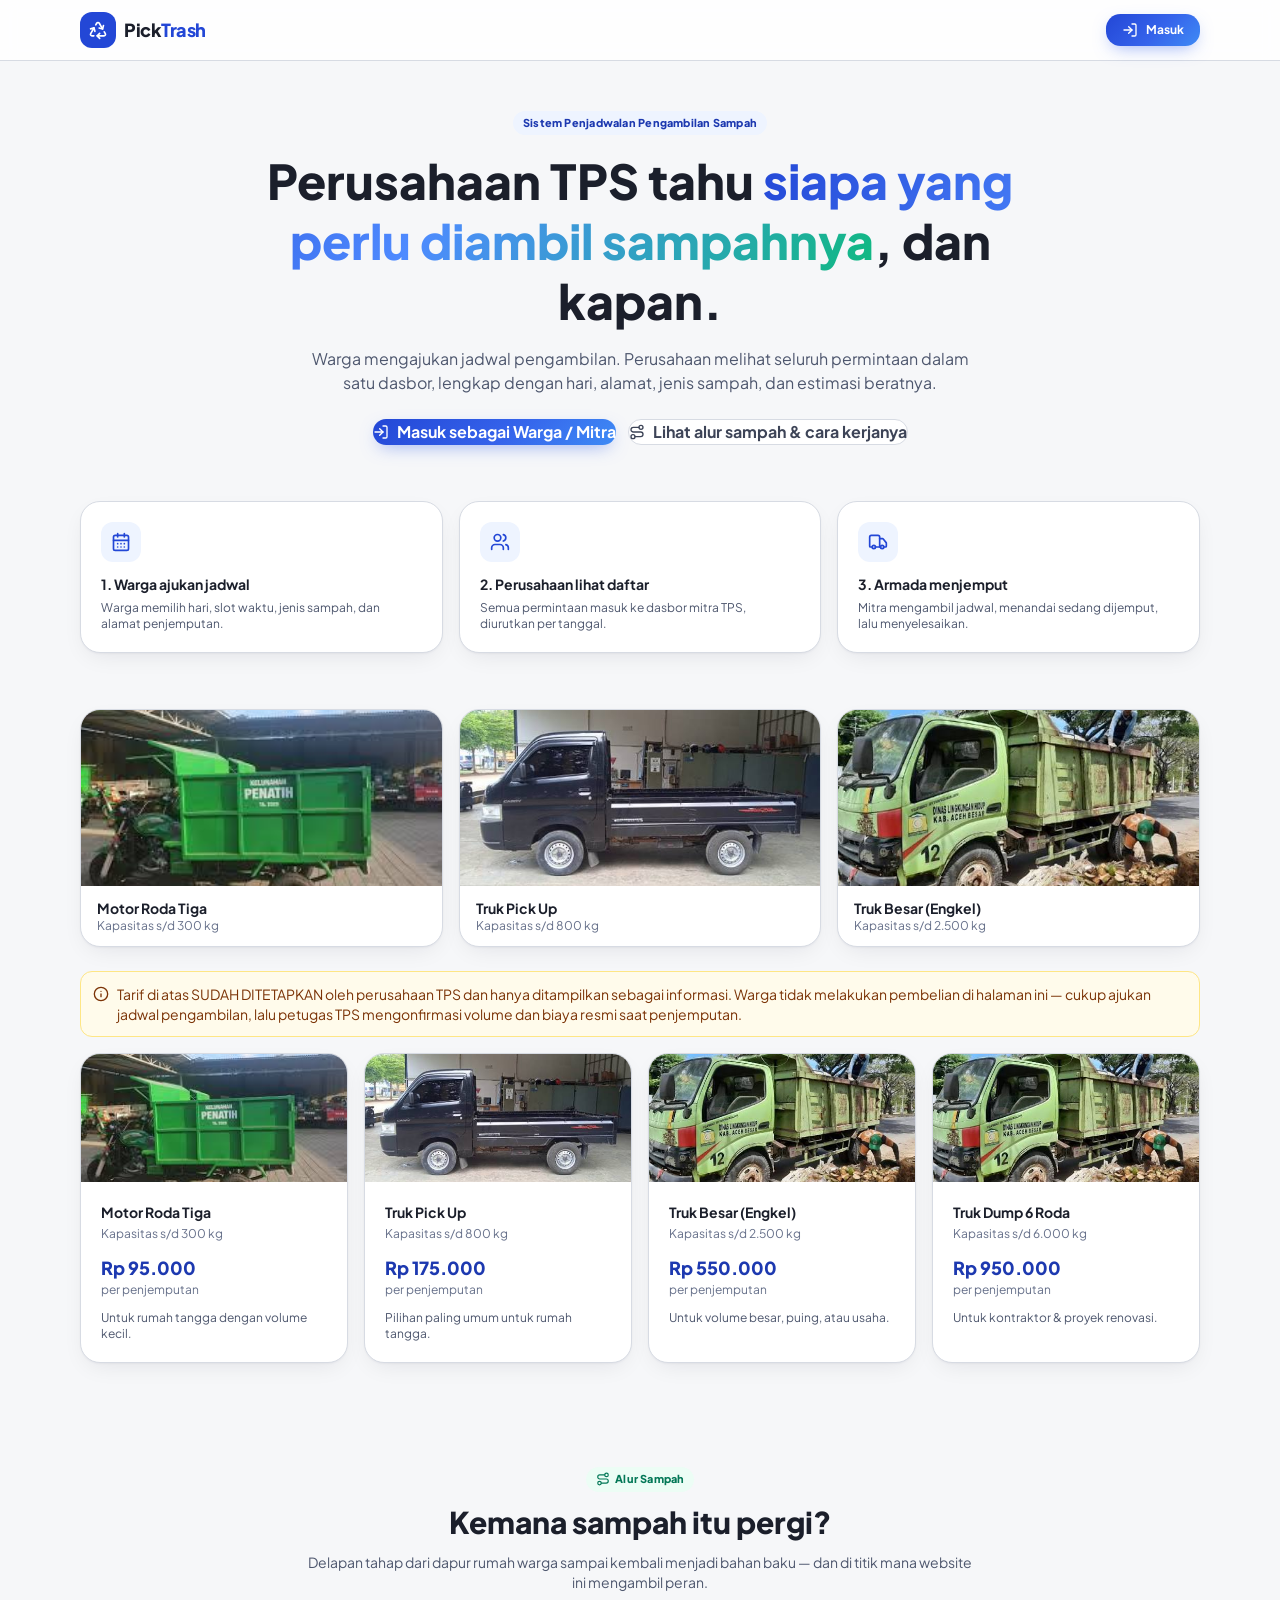
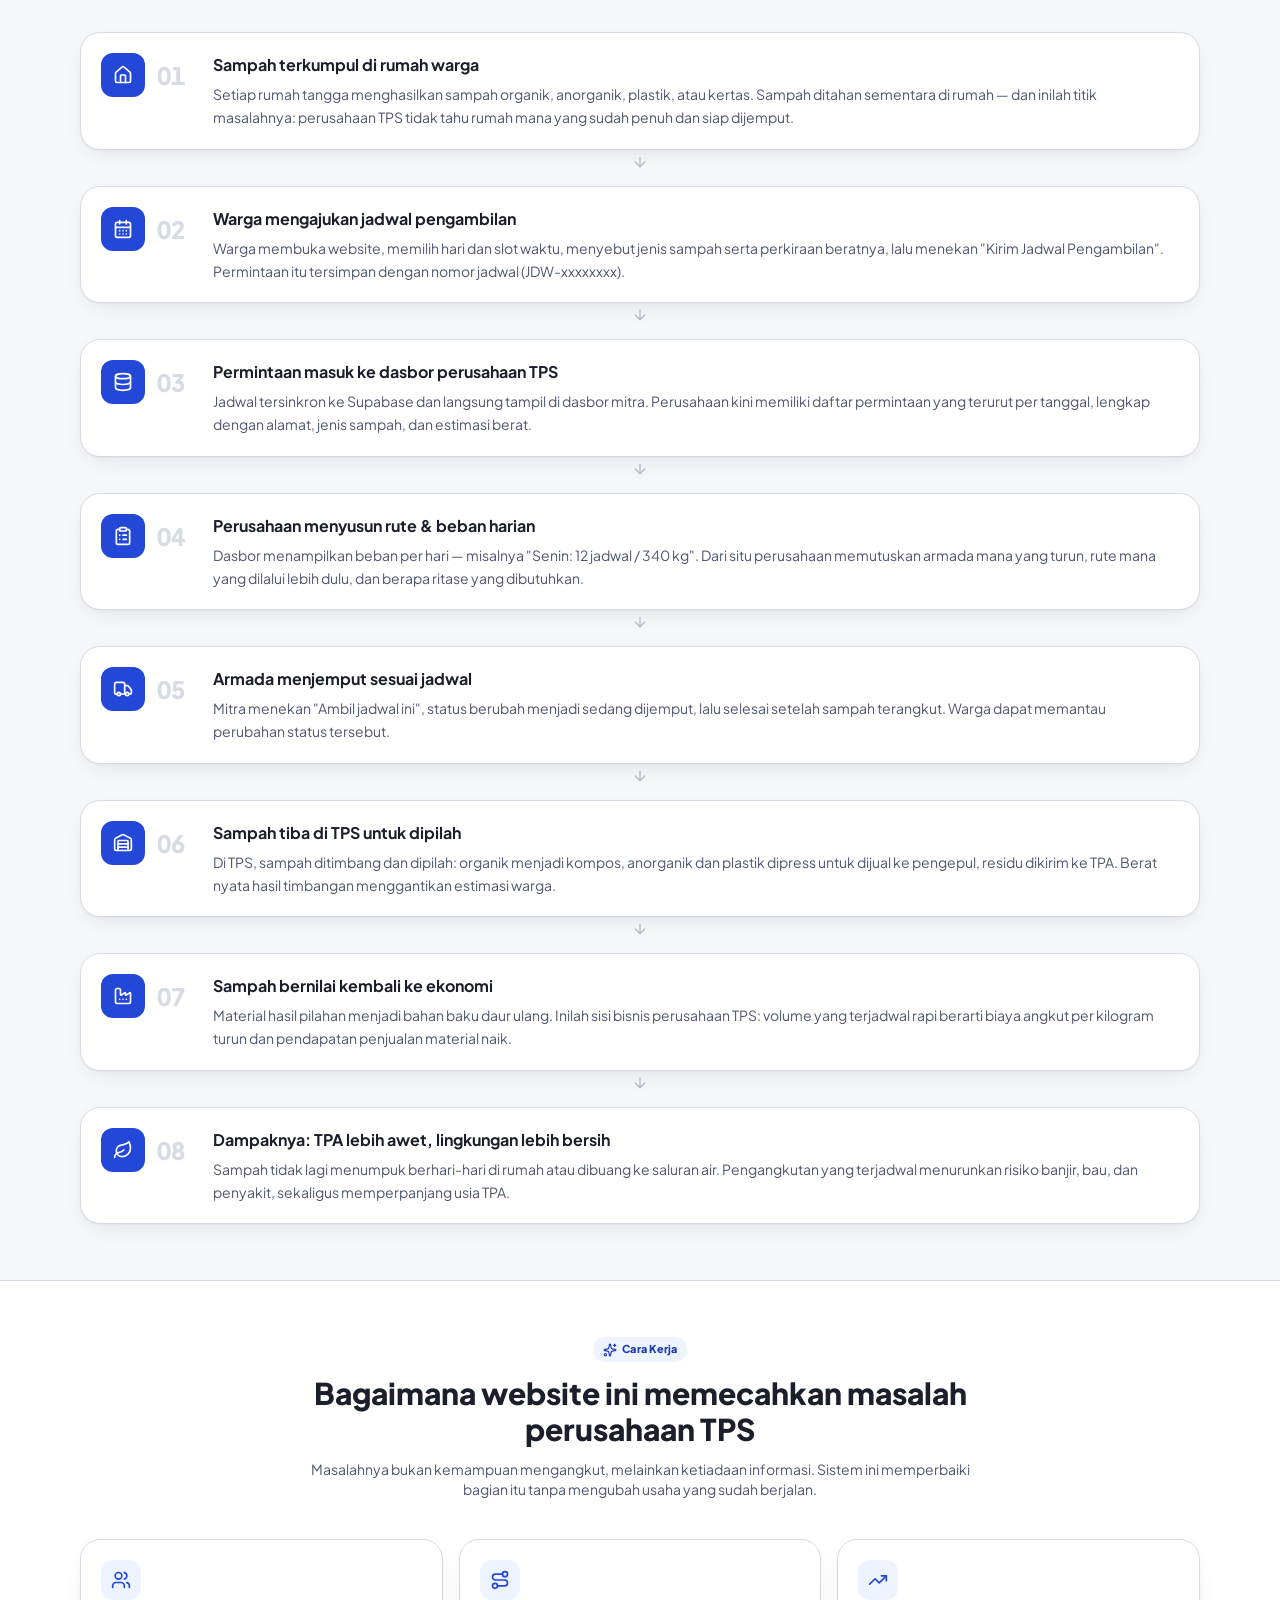
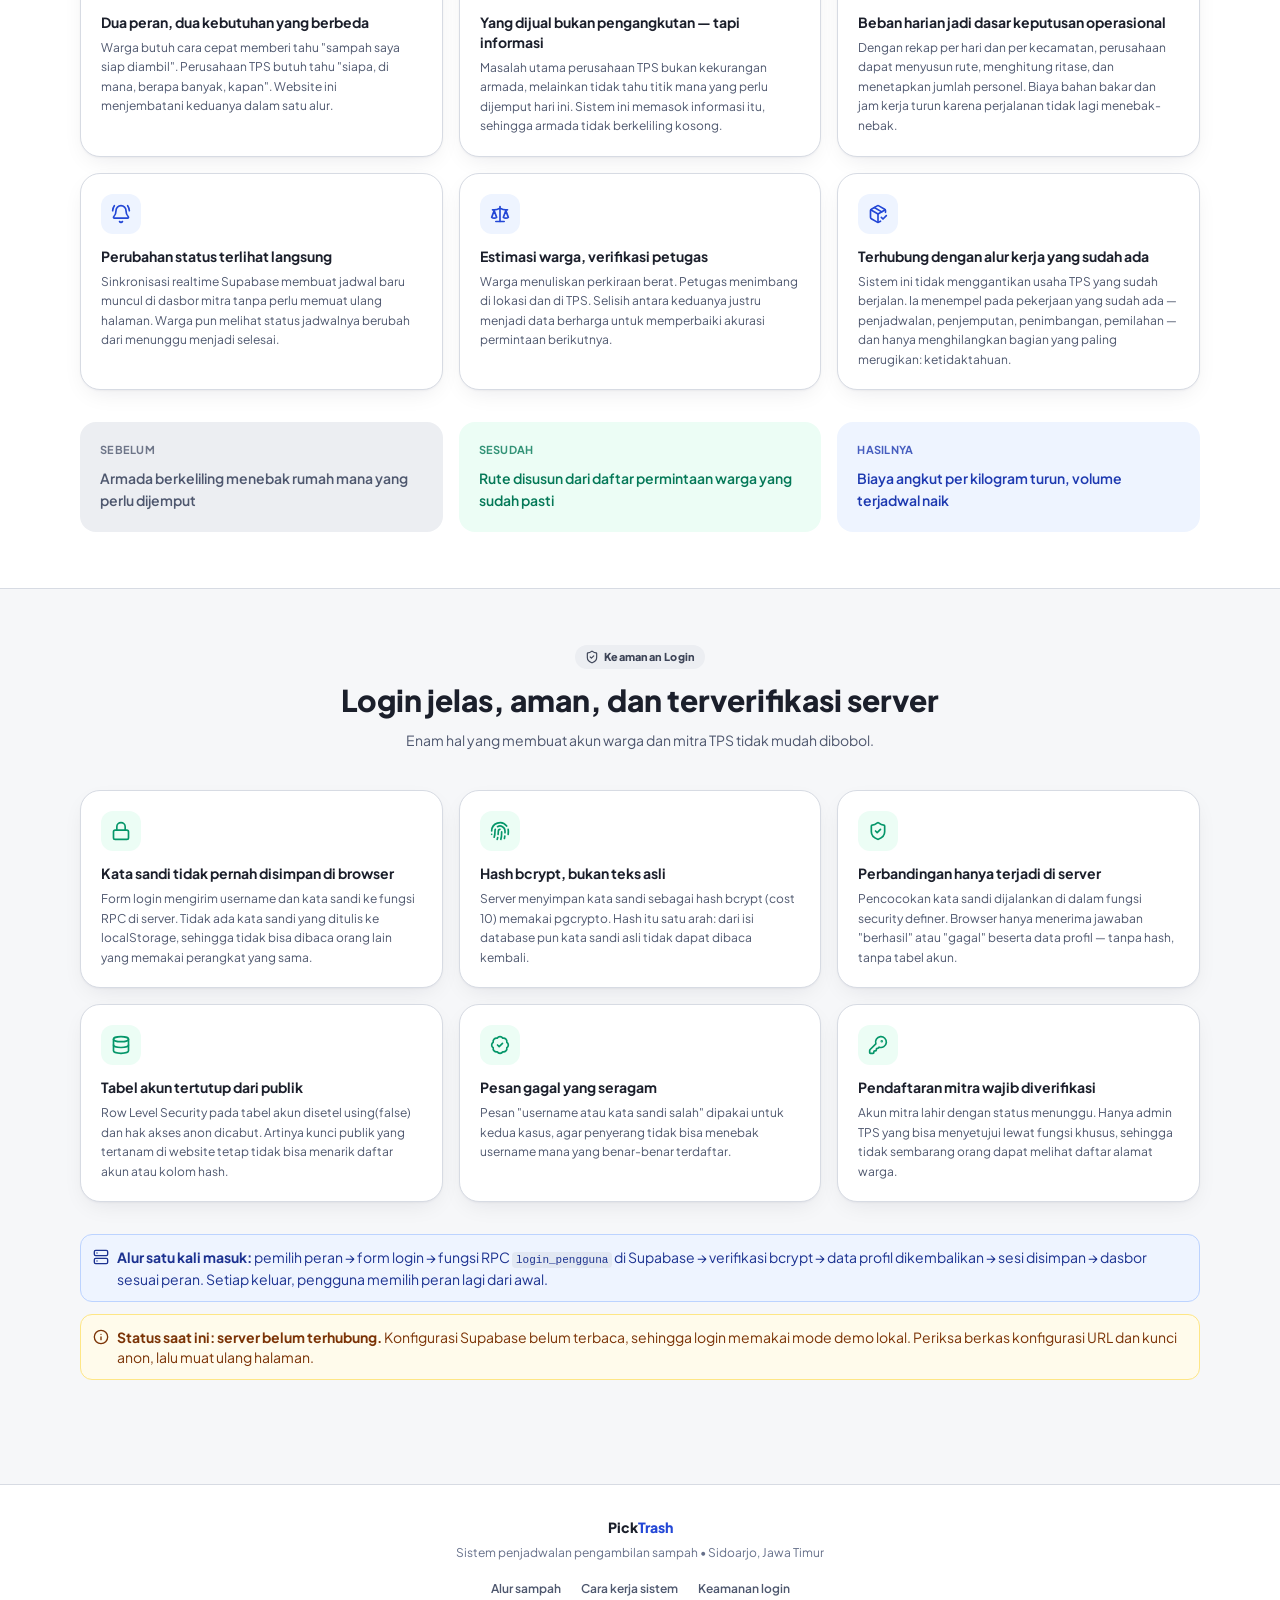
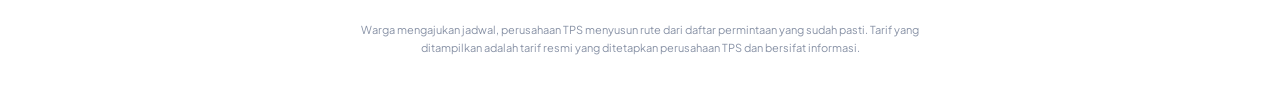
==== commit 2c949656: "fix(supabase): migrasi ke project svlsqojuhfwmeilvsdmk + koneksi stabil (timeout/retry/reconnect) + " ====
--- a/index.html
+++ b/index.html
@@ -55,7 +55,7 @@
         } catch (e) {}
       })();
     </script>
-    <script type="module" crossorigin src="/assets/index-D_p2iGby.js"></script>
+    <script type="module" crossorigin src="/assets/index-DIWsEyhZ.js"></script>
     <link rel="stylesheet" crossorigin href="/assets/index-m2bvnkME.css">
   </head>
   <body class="bg-ink-50 text-ink-900 dark:bg-ink-950 dark:text-ink-100 antialiased selection:bg-brand-200 selection:text-brand-950 font-sans transition-colors duration-200">
